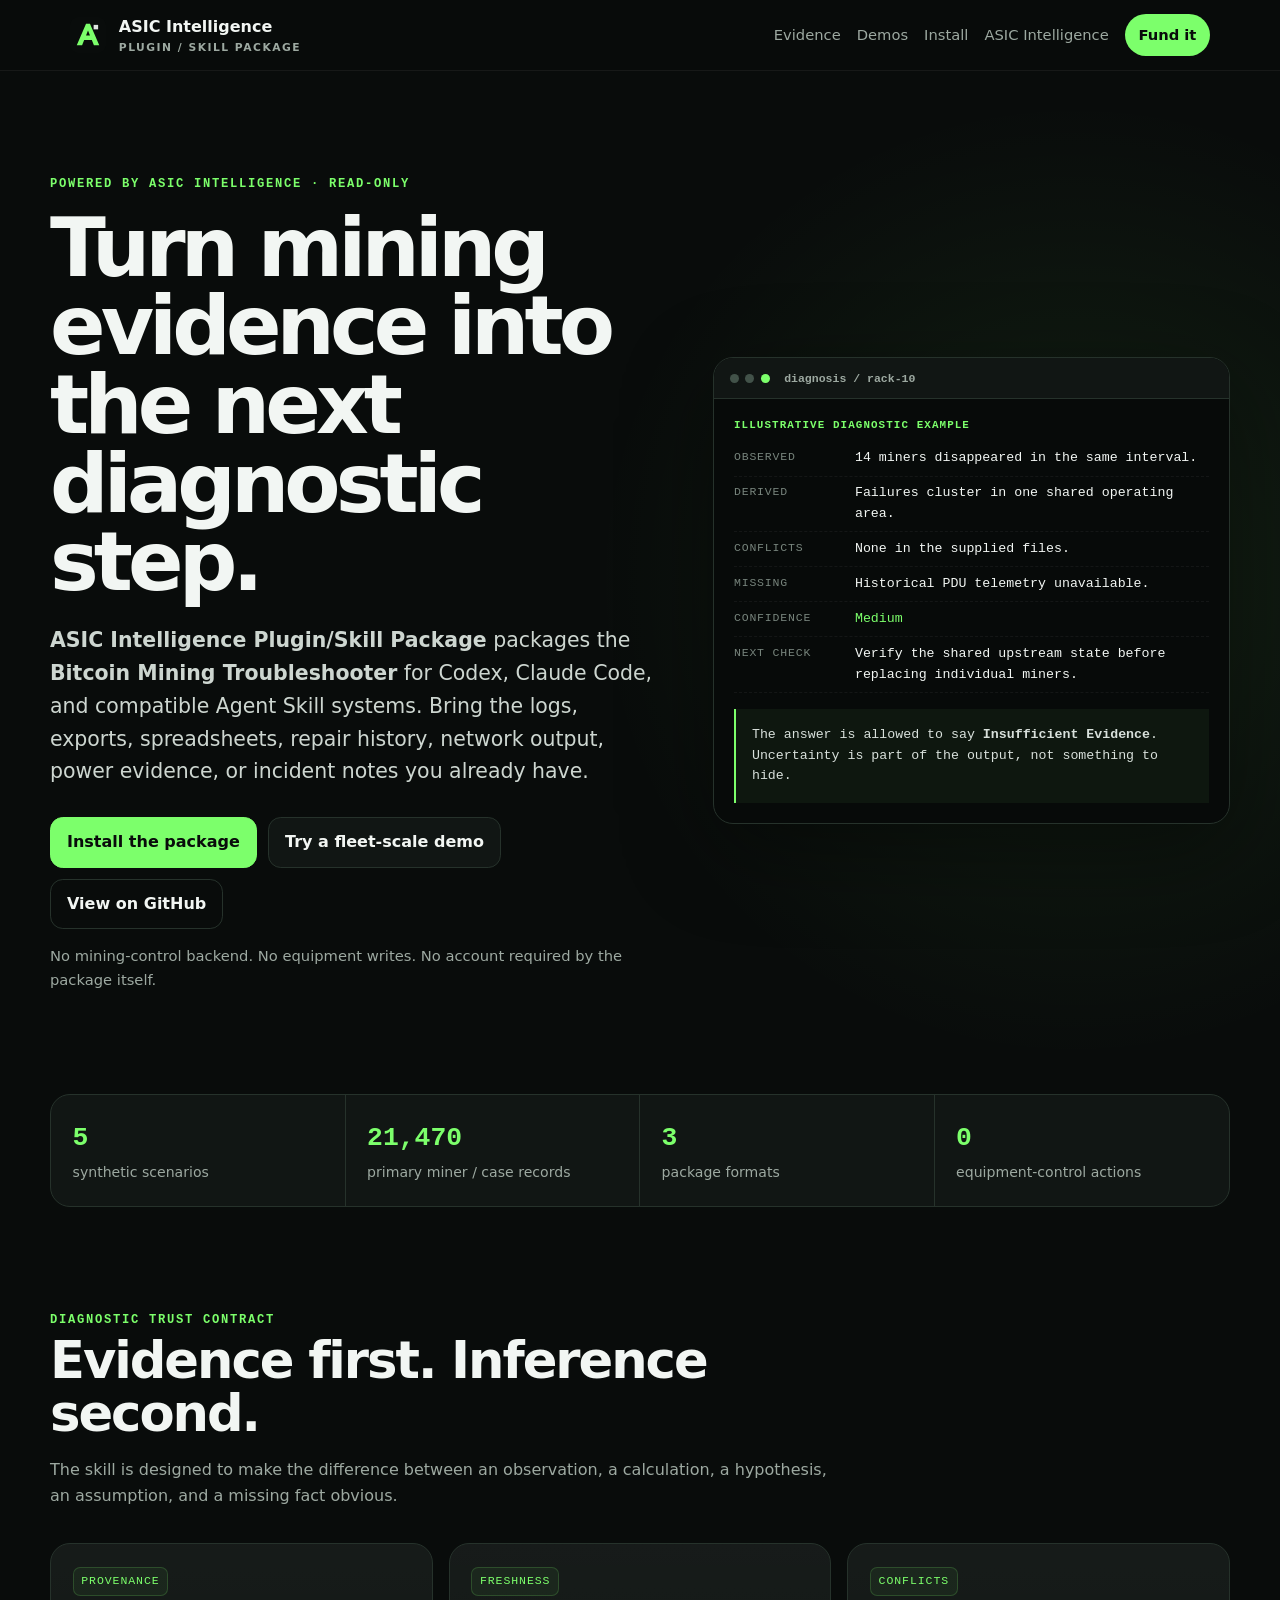
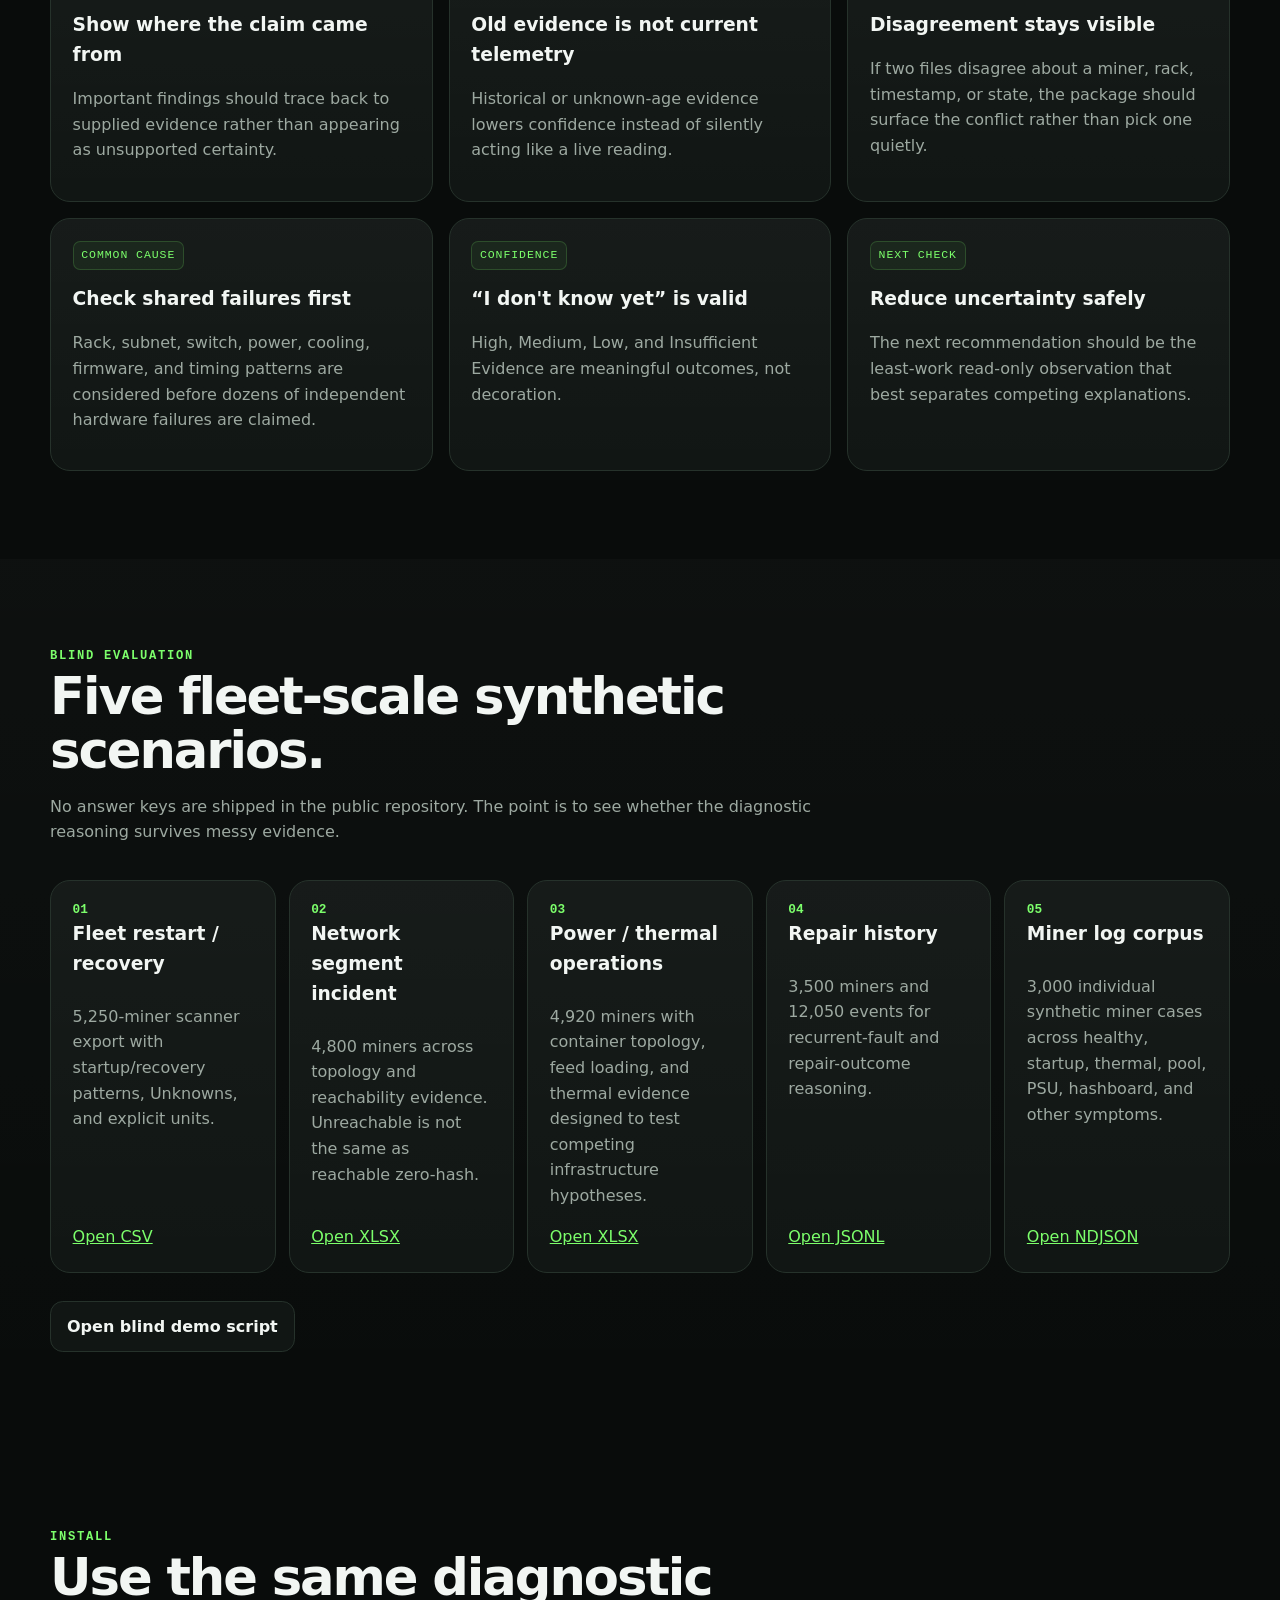
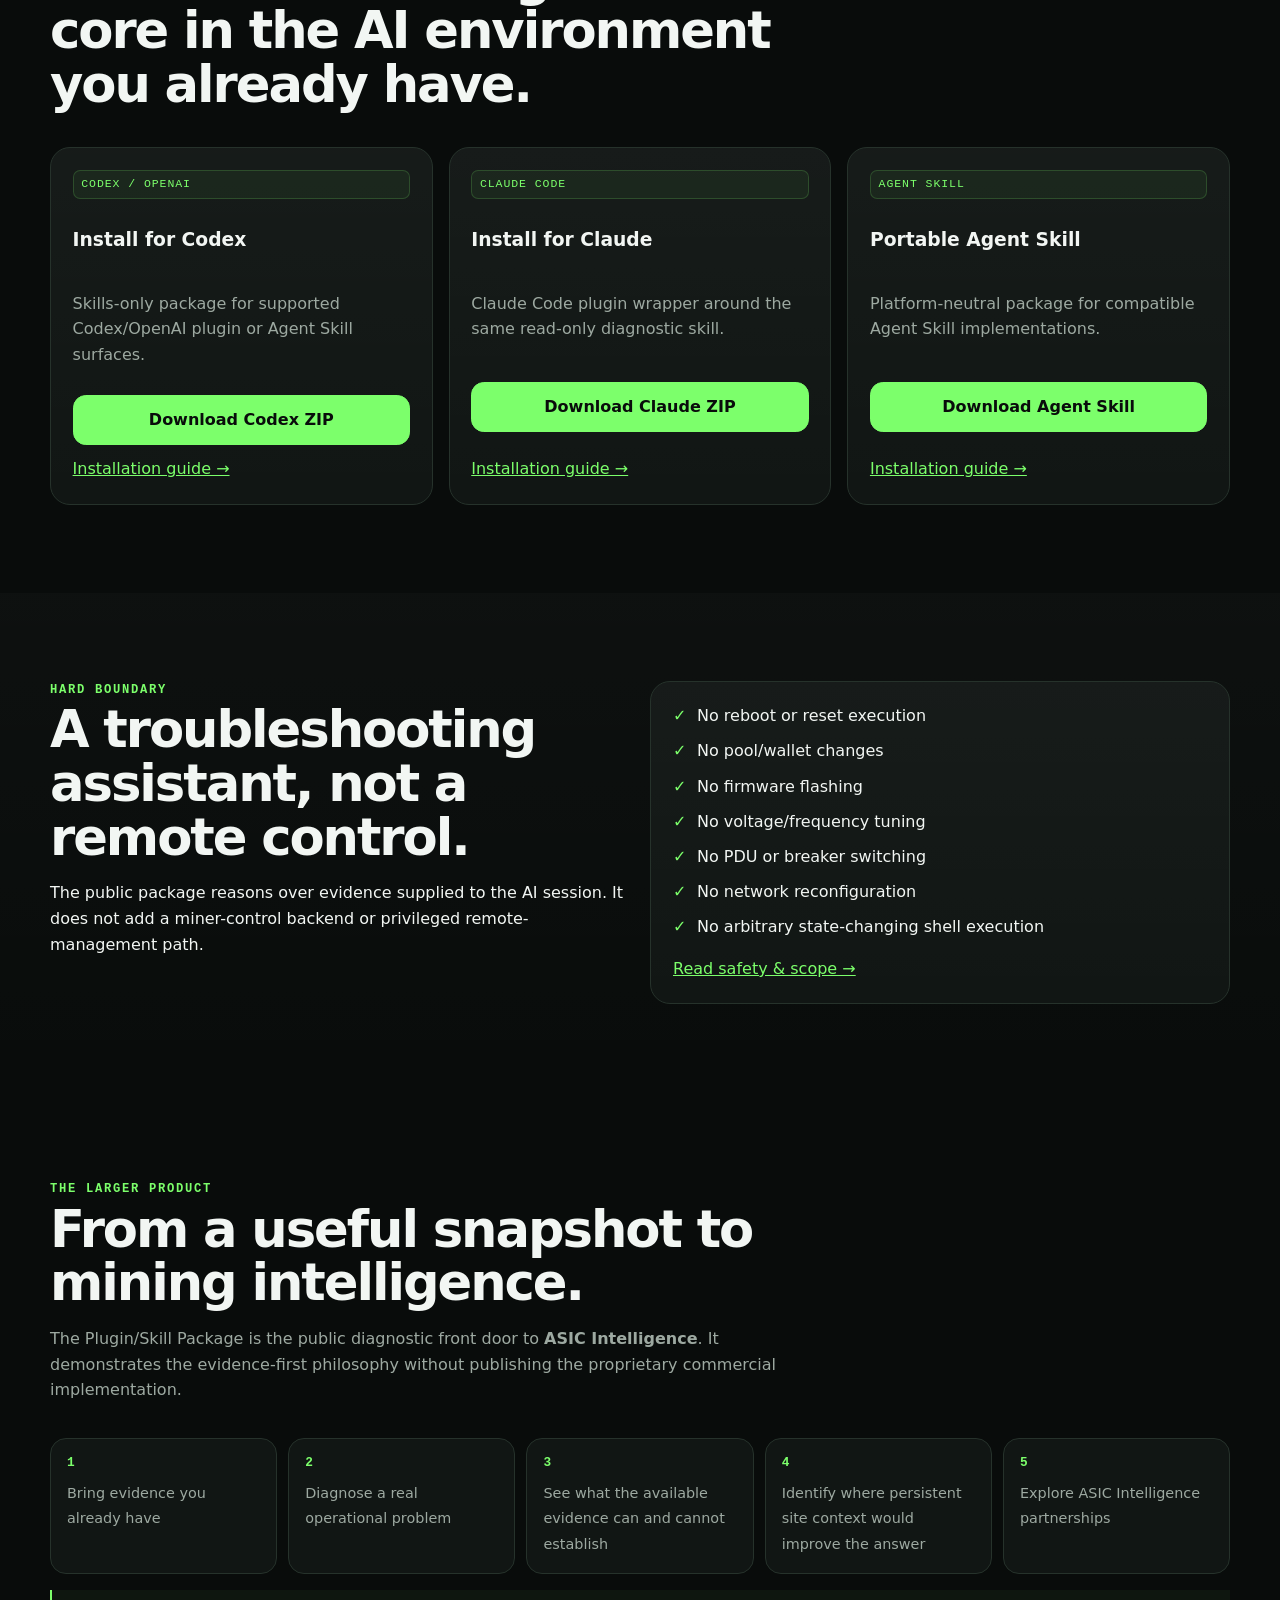
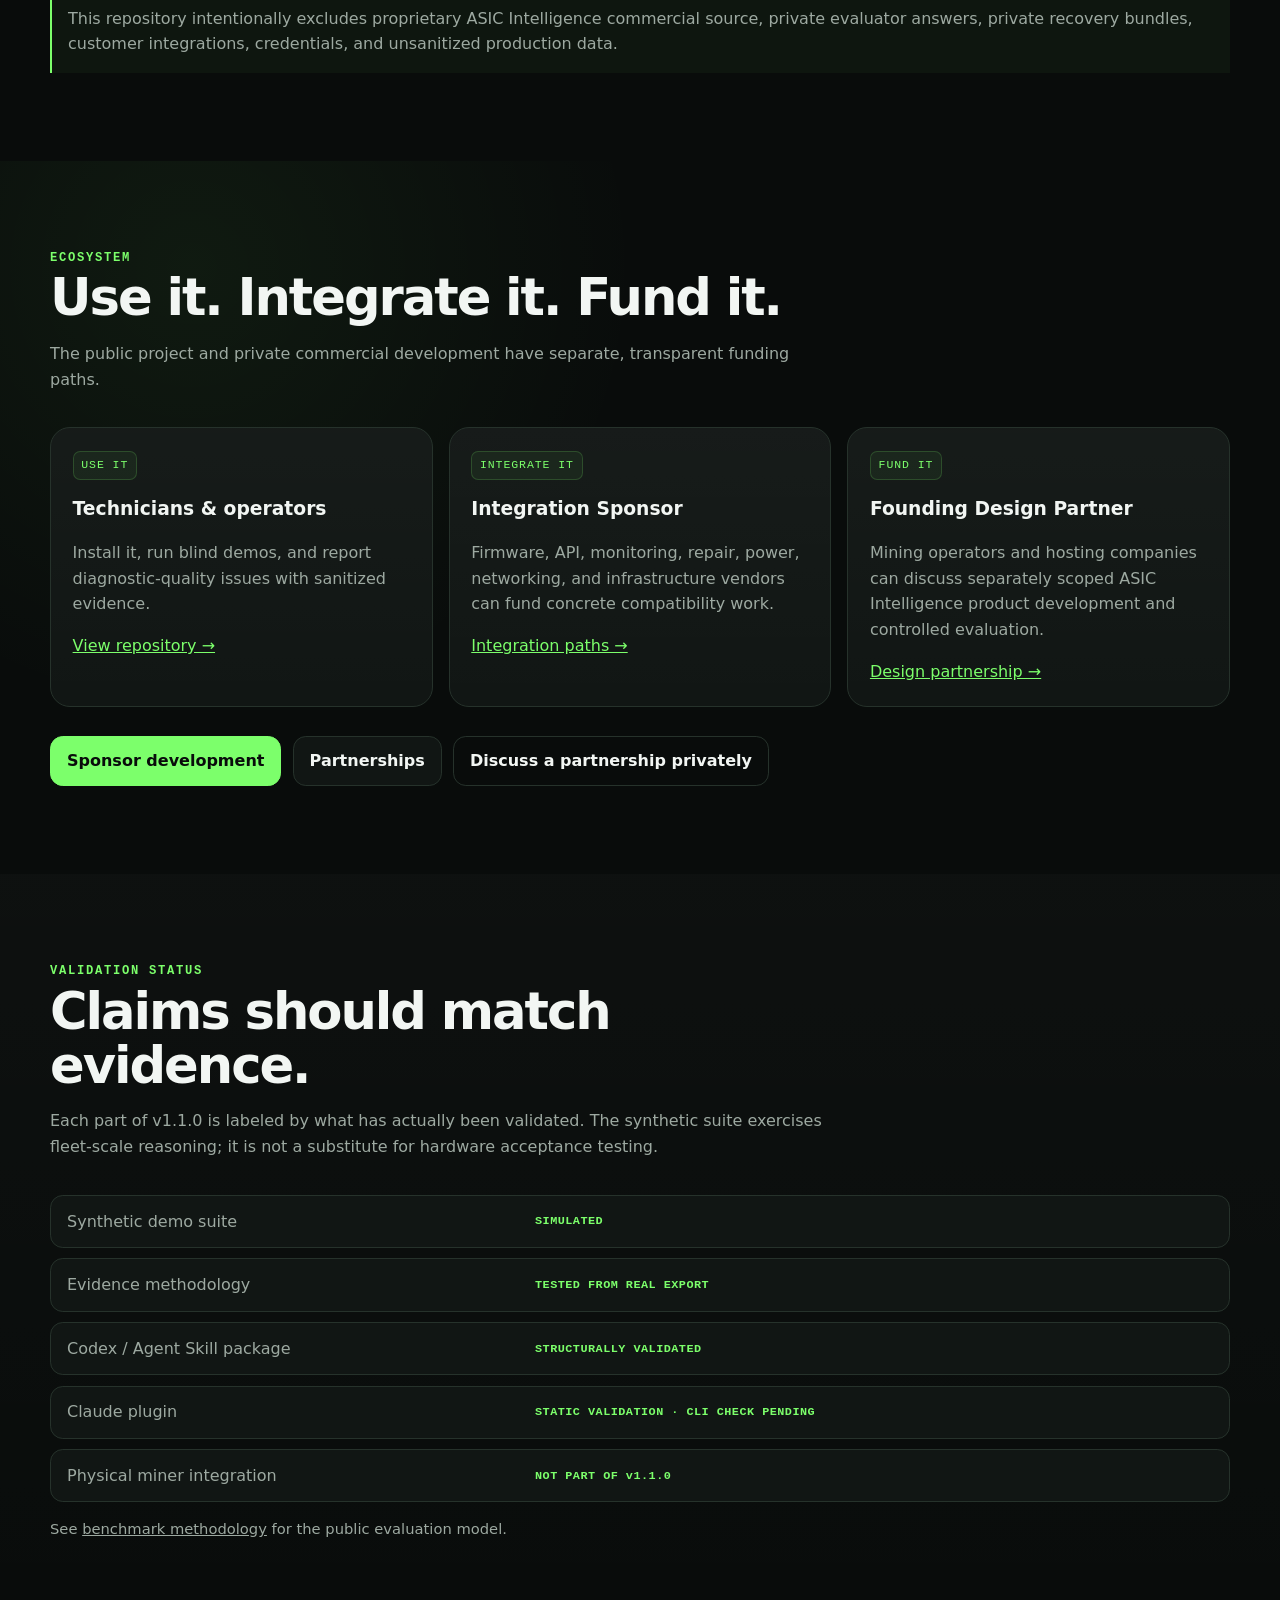
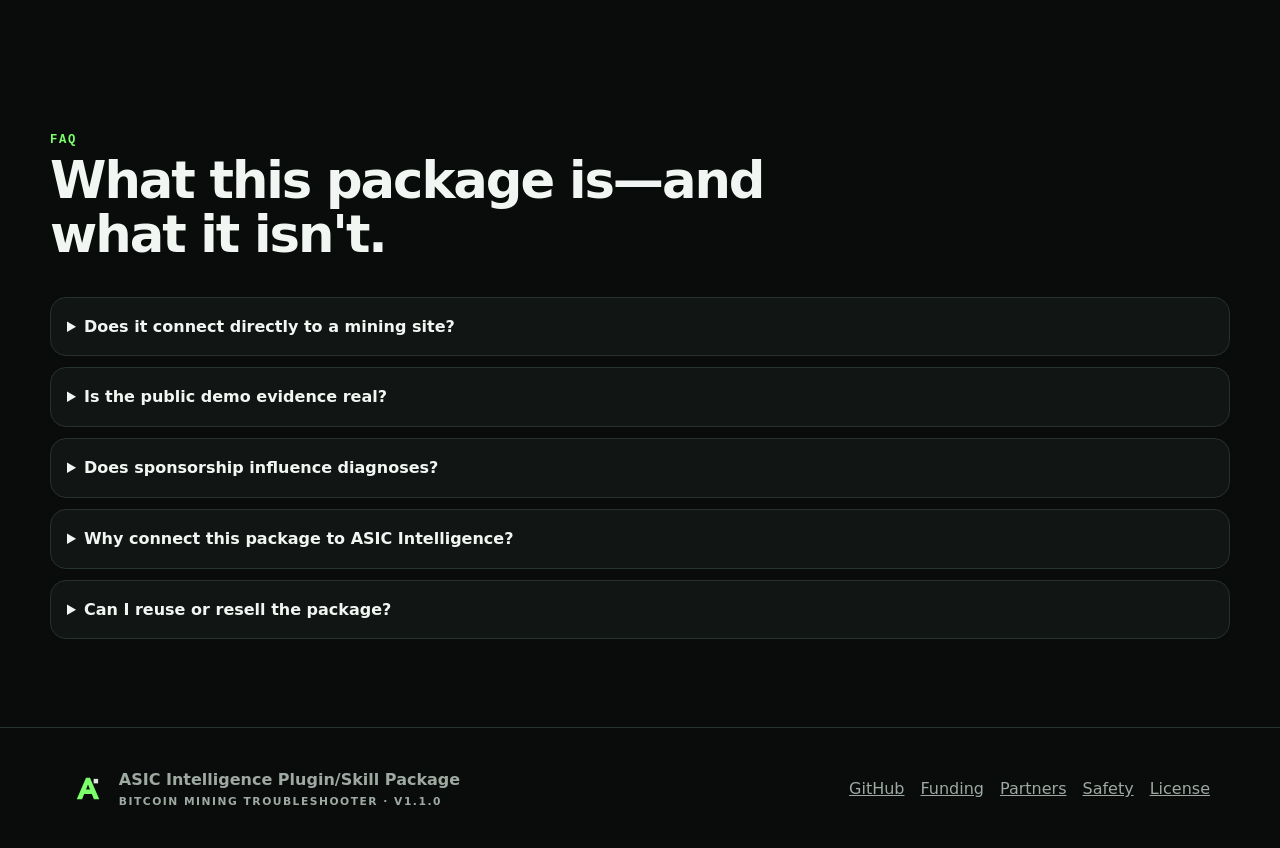
==== docs/index.html @ 5efbff13 "chore: adopt PolyForm Shield license" ====
<!doctype html>
<html lang="en">
<head>
  <meta charset="utf-8">
  <meta name="viewport" content="width=device-width, initial-scale=1">
  <meta name="description" content="ASIC Intelligence Plugin/Skill Package: free, read-only Bitcoin mining diagnostics for Codex, Claude, and compatible Agent Skill systems.">
  <meta name="theme-color" content="#090C0B">
  <link rel="canonical" href="https://kurtuscobain.github.io/ASIC-Intelligence-Plugin-Skill-Package/">
  <meta property="og:title" content="ASIC Intelligence Plugin/Skill Package — Bitcoin Mining Troubleshooter">
  <meta property="og:description" content="Free, read-only Bitcoin mining diagnostics for Codex, Claude Code, and compatible Agent Skill systems.">
  <meta property="og:type" content="website">
  <meta property="og:url" content="https://kurtuscobain.github.io/ASIC-Intelligence-Plugin-Skill-Package/">
  <meta property="og:image" content="https://kurtuscobain.github.io/ASIC-Intelligence-Plugin-Skill-Package/assets/social-card.png">
  <meta name="twitter:card" content="summary_large_image">
  <title>ASIC Intelligence Plugin/Skill Package — Bitcoin Mining Troubleshooter</title>
  <link rel="icon" href="assets/icon.svg" type="image/svg+xml">
  <link rel="stylesheet" href="styles.css">
  <script defer src="app.js"></script>
</head>
<body>
<a class="skip-link" href="#main">Skip to content</a>
<header class="site-header">
  <div class="header-inner">
    <a class="brand" href="#top" aria-label="ASIC Intelligence Plugin/Skill Package home"><img src="assets/icon.svg" alt=""><span>ASIC Intelligence<small>Plugin / Skill Package</small></span></a>
    <button class="menu-button" aria-expanded="false" aria-controls="site-nav">Menu</button>
    <nav class="nav" id="site-nav" aria-label="Primary navigation"><a href="#trust">Evidence</a><a href="#demos">Demos</a><a href="#install">Install</a><a href="#asici">ASIC Intelligence</a><a class="nav-cta" href="#funding">Fund it</a></nav>
  </div>
</header>
<main id="main">
  <section class="hero" id="top"><div class="hero-grid"><div>
    <div class="eyebrow">Powered by ASIC Intelligence · Read-only</div>
    <h1>Turn mining evidence into the next diagnostic step.</h1>
    <p class="lead"><strong>ASIC Intelligence Plugin/Skill Package</strong> packages the <strong>Bitcoin Mining Troubleshooter</strong> for Codex, Claude Code, and compatible Agent Skill systems. Bring the logs, exports, spreadsheets, repair history, network output, power evidence, or incident notes you already have.</p>
    <div class="hero-actions"><a class="button primary" href="#install">Install the package</a><a class="button secondary" href="#demos">Try a fleet-scale demo</a><a class="button ghost" href="https://github.com/KurtusCobain/ASIC-Intelligence-Plugin-Skill-Package">View on GitHub</a></div>
    <p class="hero-note">No mining-control backend. No equipment writes. No account required by the package itself.</p>
  </div><div class="terminal" aria-label="Illustrative diagnostic example"><div class="terminal-bar"><span></span><span></span><span></span><b>diagnosis / rack-10</b></div><div class="terminal-body"><div class="terminal-caption">Illustrative diagnostic example</div>
    <div class="line"><span class="label">OBSERVED</span><span>14 miners disappeared in the same interval.</span></div>
    <div class="line"><span class="label">DERIVED</span><span>Failures cluster in one shared operating area.</span></div>
    <div class="line"><span class="label">CONFLICTS</span><span>None in the supplied files.</span></div>
    <div class="line"><span class="label">MISSING</span><span>Historical PDU telemetry unavailable.</span></div>
    <div class="line"><span class="label">CONFIDENCE</span><span class="green">Medium</span></div>
    <div class="line"><span class="label">NEXT CHECK</span><span>Verify the shared upstream state before replacing individual miners.</span></div>
    <div class="callout">The answer is allowed to say <strong>Insufficient Evidence</strong>. Uncertainty is part of the output, not something to hide.</div>
  </div></div></div></section>

  <section class="stats"><div><strong>5</strong><span>synthetic scenarios</span></div><div><strong>21,470</strong><span>primary miner / case records</span></div><div><strong>3</strong><span>package formats</span></div><div><strong>0</strong><span>equipment-control actions</span></div></section>

  <section class="section" id="trust"><div class="container"><div class="section-heading"><div class="eyebrow">Diagnostic trust contract</div><h2>Evidence first. Inference second.</h2><p>The skill is designed to make the difference between an observation, a calculation, a hypothesis, an assumption, and a missing fact obvious.</p></div><div class="grid-3">
    <article class="card"><span class="tag">PROVENANCE</span><h3>Show where the claim came from</h3><p>Important findings should trace back to supplied evidence rather than appearing as unsupported certainty.</p></article>
    <article class="card"><span class="tag">FRESHNESS</span><h3>Old evidence is not current telemetry</h3><p>Historical or unknown-age evidence lowers confidence instead of silently acting like a live reading.</p></article>
    <article class="card"><span class="tag">CONFLICTS</span><h3>Disagreement stays visible</h3><p>If two files disagree about a miner, rack, timestamp, or state, the package should surface the conflict rather than pick one quietly.</p></article>
    <article class="card"><span class="tag">COMMON CAUSE</span><h3>Check shared failures first</h3><p>Rack, subnet, switch, power, cooling, firmware, and timing patterns are considered before dozens of independent hardware failures are claimed.</p></article>
    <article class="card"><span class="tag">CONFIDENCE</span><h3>“I don't know yet” is valid</h3><p>High, Medium, Low, and Insufficient Evidence are meaningful outcomes, not decoration.</p></article>
    <article class="card"><span class="tag">NEXT CHECK</span><h3>Reduce uncertainty safely</h3><p>The next recommendation should be the least-work read-only observation that best separates competing explanations.</p></article>
  </div></div></section>

  <section class="section alt" id="demos"><div class="container"><div class="section-heading"><div class="eyebrow">Blind evaluation</div><h2>Five fleet-scale synthetic scenarios.</h2><p>No answer keys are shipped in the public repository. The point is to see whether the diagnostic reasoning survives messy evidence.</p></div><div class="demo-grid">
    <article class="card demo"><b>01</b><h3>Fleet restart / recovery</h3><p>5,250-miner scanner export with startup/recovery patterns, Unknowns, and explicit units.</p><a href="https://github.com/KurtusCobain/ASIC-Intelligence-Plugin-Skill-Package/raw/main/demos/01-fleet-restart-recovery.csv">Open CSV</a></article>
    <article class="card demo"><b>02</b><h3>Network segment incident</h3><p>4,800 miners across topology and reachability evidence. Unreachable is not the same as reachable zero-hash.</p><a href="https://github.com/KurtusCobain/ASIC-Intelligence-Plugin-Skill-Package/raw/main/demos/02-network-segment-incident.xlsx">Open XLSX</a></article>
    <article class="card demo"><b>03</b><h3>Power / thermal operations</h3><p>4,920 miners with container topology, feed loading, and thermal evidence designed to test competing infrastructure hypotheses.</p><a href="https://github.com/KurtusCobain/ASIC-Intelligence-Plugin-Skill-Package/raw/main/demos/03-power-thermal-operations.xlsx">Open XLSX</a></article>
    <article class="card demo"><b>04</b><h3>Repair history</h3><p>3,500 miners and 12,050 events for recurrent-fault and repair-outcome reasoning.</p><a href="https://github.com/KurtusCobain/ASIC-Intelligence-Plugin-Skill-Package/raw/main/demos/04-repair-history.jsonl">Open JSONL</a></article>
    <article class="card demo"><b>05</b><h3>Miner log corpus</h3><p>3,000 individual synthetic miner cases across healthy, startup, thermal, pool, PSU, hashboard, and other symptoms.</p><a href="https://github.com/KurtusCobain/ASIC-Intelligence-Plugin-Skill-Package/raw/main/demos/05-miner-log-corpus.ndjson">Open NDJSON</a></article>
  </div><div class="button-row"><a class="button secondary" href="https://github.com/KurtusCobain/ASIC-Intelligence-Plugin-Skill-Package/raw/main/demos/DEMO-SCRIPT.md">Open blind demo script</a></div></div></section>

  <section class="section" id="install"><div class="container"><div class="section-heading"><div class="eyebrow">Install</div><h2>Use the same diagnostic core in the AI environment you already have.</h2></div><div class="grid-3">
    <article class="card install"><span class="tag">CODEX / OPENAI</span><h3>Install for Codex</h3><p>Skills-only package for supported Codex/OpenAI plugin or Agent Skill surfaces.</p><a class="button primary" href="https://github.com/KurtusCobain/ASIC-Intelligence-Plugin-Skill-Package/raw/main/distributions/codex/bitcoin-mining-troubleshooter-codex-v1.1.0.zip">Download Codex ZIP</a><a href="INSTALL-CODEX.md">Installation guide →</a></article>
    <article class="card install"><span class="tag">CLAUDE CODE</span><h3>Install for Claude</h3><p>Claude Code plugin wrapper around the same read-only diagnostic skill.</p><a class="button primary" href="https://github.com/KurtusCobain/ASIC-Intelligence-Plugin-Skill-Package/raw/main/distributions/claude/bitcoin-mining-troubleshooter-claude-v1.1.0.zip">Download Claude ZIP</a><a href="INSTALL-CLAUDE.md">Installation guide →</a></article>
    <article class="card install"><span class="tag">AGENT SKILL</span><h3>Portable Agent Skill</h3><p>Platform-neutral package for compatible Agent Skill implementations.</p><a class="button primary" href="https://github.com/KurtusCobain/ASIC-Intelligence-Plugin-Skill-Package/raw/main/distributions/agent-skill/bitcoin-mining-troubleshooter-agent-skill-v1.1.0.zip">Download Agent Skill</a><a href="INSTALL-AGENT-SKILL.md">Installation guide →</a></article>
  </div></div></section>

  <section class="section alt" id="safety"><div class="container split"><div><div class="eyebrow">Hard boundary</div><h2>A troubleshooting assistant, not a remote control.</h2><p>The public package reasons over evidence supplied to the AI session. It does not add a miner-control backend or privileged remote-management path.</p></div><div class="card"><ul class="checks"><li>No reboot or reset execution</li><li>No pool/wallet changes</li><li>No firmware flashing</li><li>No voltage/frequency tuning</li><li>No PDU or breaker switching</li><li>No network reconfiguration</li><li>No arbitrary state-changing shell execution</li></ul><a href="SAFETY.md">Read safety & scope →</a></div></div></section>

  <section class="section" id="asici"><div class="container"><div class="section-heading"><div class="eyebrow">The larger product</div><h2>From a useful snapshot to mining intelligence.</h2><p>The Plugin/Skill Package is the public diagnostic front door to <strong>ASIC Intelligence</strong>. It demonstrates the evidence-first philosophy without publishing the proprietary commercial implementation.</p></div><div class="flow"><div><b>1</b><span>Bring evidence you already have</span></div><div><b>2</b><span>Diagnose a real operational problem</span></div><div><b>3</b><span>See what the available evidence can and cannot establish</span></div><div><b>4</b><span>Identify where persistent site context would improve the answer</span></div><div><b>5</b><span>Explore ASIC Intelligence partnerships</span></div></div><div class="privacy-note">This repository intentionally excludes proprietary ASIC Intelligence commercial source, private evaluator answers, private recovery bundles, customer integrations, credentials, and unsanitized production data.</div></div></section>

  <section class="section funding" id="funding"><div class="container"><div class="section-heading"><div class="eyebrow">Ecosystem</div><h2>Use it. Integrate it. Fund it.</h2><p>The public project and private commercial development have separate, transparent funding paths.</p></div><div class="grid-3">
    <article class="card"><span class="tag">USE IT</span><h3>Technicians & operators</h3><p>Install it, run blind demos, and report diagnostic-quality issues with sanitized evidence.</p><a href="https://github.com/KurtusCobain/ASIC-Intelligence-Plugin-Skill-Package">View repository →</a></article>
    <article class="card"><span class="tag">INTEGRATE IT</span><h3>Integration Sponsor</h3><p>Firmware, API, monitoring, repair, power, networking, and infrastructure vendors can fund concrete compatibility work.</p><a href="PARTNERS.md">Integration paths →</a></article>
    <article class="card"><span class="tag">FUND IT</span><h3>Founding Design Partner</h3><p>Mining operators and hosting companies can discuss separately scoped ASIC Intelligence product development and controlled evaluation.</p><a href="PARTNERS.md">Design partnership →</a></article>
  </div><div class="button-row"><a class="button primary" href="FUNDING.md">Sponsor development</a><a class="button secondary" href="PARTNERS.md">Partnerships</a><a class="button ghost" href="mailto:austin@wnclogiclab.com?subject=ASIC%20Intelligence%20Partnership">Discuss a partnership privately</a></div></div></section>

  <section class="section alt"><div class="container"><div class="section-heading"><div class="eyebrow">Validation status</div><h2>Claims should match evidence.</h2><p>Each part of v1.1.0 is labeled by what has actually been validated. The synthetic suite exercises fleet-scale reasoning; it is not a substitute for hardware acceptance testing.</p></div><div class="validation-grid"><div><span>Synthetic demo suite</span><b>SIMULATED</b></div><div><span>Evidence methodology</span><b>TESTED FROM REAL EXPORT</b></div><div><span>Codex / Agent Skill package</span><b>STRUCTURALLY VALIDATED</b></div><div><span>Claude plugin</span><b>STATIC VALIDATION · CLI CHECK PENDING</b></div><div><span>Physical miner integration</span><b>NOT PART OF v1.1.0</b></div></div><p class="muted">See <a href="BENCHMARKS.md">benchmark methodology</a> for the public evaluation model.</p></div></section>

  <section class="section" id="faq"><div class="container"><div class="section-heading"><div class="eyebrow">FAQ</div><h2>What this package is—and what it isn't.</h2></div><div class="faq"><details><summary>Does it connect directly to a mining site?</summary><p>No. v1.1.0 reasons over evidence supplied to the AI session and ships no hosted collection or mining-control backend.</p></details><details><summary>Is the public demo evidence real?</summary><p>No. The five release scenarios are synthetic. Private real-world validation material is not published here.</p></details><details><summary>Does sponsorship influence diagnoses?</summary><p>No. Public sponsorship funds public work. Commercial ASIC Intelligence development is a separate relationship. Diagnostic conclusions are expected to follow evidence either way.</p></details><details><summary>Why connect this package to ASIC Intelligence?</summary><p>The free package demonstrates the diagnostic philosophy on immediate evidence. ASIC Intelligence is the broader product direction for persistent operational intelligence; its proprietary implementation remains separate from this repository.</p></details><details><summary>Can I reuse or resell the package?</summary><p>The public package is source-available under the PolyForm Shield License 1.0.0. Use, modification, and redistribution are subject to that license, including its restriction on providing competing products. See the <a href="https://github.com/KurtusCobain/ASIC-Intelligence-Plugin-Skill-Package/blob/main/LICENSE">license terms</a> or contact <a href="mailto:austin@wnclogiclab.com">austin@wnclogiclab.com</a> about commercial licensing.</p></details></div></div></section>
</main>
<footer><div class="footer-inner"><div><img src="assets/icon.svg" alt=""><span><strong>ASIC Intelligence Plugin/Skill Package</strong><small>Bitcoin Mining Troubleshooter · v1.1.0</small></span></div><nav><a href="https://github.com/KurtusCobain/ASIC-Intelligence-Plugin-Skill-Package">GitHub</a><a href="FUNDING.md">Funding</a><a href="PARTNERS.md">Partners</a><a href="SAFETY.md">Safety</a><a href="https://github.com/KurtusCobain/ASIC-Intelligence-Plugin-Skill-Package/blob/main/LICENSE">License</a></nav></div></footer>
</body>
</html>
---- docs/styles.css ----
:root{--bg:#090C0B;--surface:#111614;--surface2:#151C18;--green:#7CFF6B;--text:#F2F6F3;--muted:#9DA9A1;--line:#26322B;--max:1180px;--radius:20px}*{box-sizing:border-box}html{scroll-behavior:smooth}body{margin:0;min-width:320px;background:radial-gradient(circle at 84% 8%,rgba(124,255,107,.09),transparent 30rem),var(--bg);color:var(--text);font-family:Inter,ui-sans-serif,system-ui,-apple-system,"Segoe UI",sans-serif;line-height:1.6}a{color:inherit}code,.eyebrow,.label,.tag,.stats strong,.badge-row span{font-family:"IBM Plex Mono","SFMono-Regular",Consolas,monospace}.skip-link{position:fixed;left:1rem;top:-5rem;background:var(--text);color:var(--bg);padding:.7rem 1rem;border-radius:.6rem;z-index:200}.skip-link:focus{top:1rem}.site-header{position:sticky;top:0;z-index:100;background:rgba(9,12,11,.86);backdrop-filter:blur(18px);border-bottom:1px solid rgba(255,255,255,.06)}.header-inner,.footer-inner{max-width:var(--max);margin:auto;padding:.85rem 1.25rem;display:flex;align-items:center;justify-content:space-between;gap:1rem}.brand,.footer-inner>div{display:flex;align-items:center;gap:.8rem;text-decoration:none;font-weight:800}.brand img,.footer-inner img{width:36px;height:36px}.brand small,.footer-inner small{display:block;color:var(--muted);font-size:.67rem;letter-spacing:.14em;text-transform:uppercase}.nav{display:flex;align-items:center;gap:1rem}.nav a{text-decoration:none;color:var(--muted);font-size:.92rem}.nav a:hover{color:var(--text)}.nav-cta{background:var(--green)!important;color:var(--bg)!important;padding:.55rem .85rem;border-radius:999px;font-weight:800}.menu-button{display:none;background:none;color:var(--text);border:1px solid var(--line);border-radius:.7rem;padding:.5rem .7rem}.hero,.section{padding:5.5rem 1.25rem}.hero{padding-top:6.5rem}.hero-grid,.container{max-width:var(--max);margin:auto}.hero-grid{display:grid;grid-template-columns:1.08fr .92fr;gap:3.5rem;align-items:center}.eyebrow{color:var(--green);font-size:.76rem;font-weight:800;letter-spacing:.14em;text-transform:uppercase}h1{font-size:clamp(3rem,6.4vw,6rem);line-height:.96;letter-spacing:-.06em;margin:.9rem 0 1.4rem;max-width:11ch}h2{font-size:clamp(2rem,4vw,3.4rem);line-height:1.05;letter-spacing:-.04em;margin:.2rem 0 1rem}h3{margin:.1rem 0 .55rem;font-size:1.17rem}.lead{font-size:clamp(1.06rem,1.8vw,1.28rem);color:#CDD6D0;max-width:720px}.hero-actions,.button-row{display:flex;gap:.7rem;flex-wrap:wrap;margin-top:1.8rem}.button{display:inline-flex;align-items:center;justify-content:center;min-height:46px;padding:.72rem 1rem;border-radius:.8rem;border:1px solid var(--line);text-decoration:none;font-weight:800;background:var(--surface)}.button.primary{background:var(--green);border-color:var(--green);color:var(--bg)}.button.ghost{background:transparent}.hero-note,.muted{color:var(--muted);font-size:.92rem}.terminal{background:#070A09;border:1px solid var(--line);border-radius:var(--radius);overflow:hidden;box-shadow:0 25px 90px rgba(0,0,0,.4)}.terminal-bar{padding:.85rem 1rem;background:var(--surface);border-bottom:1px solid var(--line);display:flex;gap:.4rem;align-items:center;color:var(--muted);font:700 .72rem monospace}.terminal-bar span{width:9px;height:9px;border-radius:99px;background:#425249}.terminal-bar span:nth-child(3){background:var(--green)}.terminal-bar b{margin-left:.5rem}.terminal-body{padding:1.25rem;font:500 .83rem/1.55 "IBM Plex Mono",Consolas,monospace}.line{display:grid;grid-template-columns:105px 1fr;gap:1rem;padding:.42rem 0;border-bottom:1px dashed rgba(255,255,255,.05)}.label{color:#77847C;font-size:.72rem;letter-spacing:.07em}.green{color:var(--green)}.callout{margin-top:1rem;padding:1rem;border-left:2px solid var(--green);background:rgba(124,255,107,.055);color:#D8E0DB}.stats{max-width:var(--max);margin:0 auto 1rem;display:grid;grid-template-columns:repeat(4,1fr);background:var(--surface);border:1px solid var(--line);border-radius:var(--radius);overflow:hidden}.stats div{padding:1.35rem;border-right:1px solid var(--line)}.stats div:last-child{border:0}.stats strong{display:block;color:var(--green);font-size:1.65rem}.stats span{color:var(--muted);font-size:.88rem}.section-heading{max-width:780px;margin-bottom:2.2rem}.section-heading p,.card p,.privacy-note{color:var(--muted)}.alt{background:linear-gradient(180deg,rgba(255,255,255,.018),transparent)}.grid-3{display:grid;grid-template-columns:repeat(3,1fr);gap:1rem}.card{background:linear-gradient(180deg,rgba(255,255,255,.025),transparent),var(--surface);border:1px solid var(--line);border-radius:var(--radius);padding:1.35rem}.tag{display:inline-block;color:var(--green);font-size:.72rem;letter-spacing:.08em;border:1px solid rgba(124,255,107,.18);background:rgba(124,255,107,.055);padding:.28rem .48rem;border-radius:.45rem;margin-bottom:.8rem}.demo-grid{display:grid;grid-template-columns:repeat(5,1fr);gap:.8rem}.demo{display:flex;flex-direction:column;min-height:260px}.demo>b{color:var(--green);font:800 .8rem monospace}.demo a,.install>a:not(.button),.card>a{margin-top:auto;color:var(--green)}.install{display:flex;flex-direction:column;gap:.7rem}.split{display:grid;grid-template-columns:1fr 1fr;gap:1.3rem;align-items:start}.checks{list-style:none;padding:0;margin:0 0 1rem;display:grid;gap:.6rem}.checks li{padding-left:1.5rem;position:relative}.checks li:before{content:"✓";position:absolute;left:0;color:var(--green);font-weight:900}.flow{display:grid;grid-template-columns:repeat(5,1fr);gap:.7rem}.flow>div{border:1px solid var(--line);background:var(--surface);border-radius:1rem;padding:1rem;min-height:130px}.flow b{display:block;color:var(--green);font:800 .8rem monospace;margin-bottom:.6rem}.flow span{color:var(--muted);font-size:.9rem}.privacy-note{border-left:2px solid var(--green);padding:1rem;margin-top:1rem;background:rgba(124,255,107,.04)}.funding{background:radial-gradient(circle at 15% 15%,rgba(124,255,107,.06),transparent 28rem)}.badge-row{display:flex;gap:.6rem;flex-wrap:wrap}.badge-row span{border:1px solid var(--line);background:var(--surface);padding:.45rem .6rem;border-radius:.55rem;color:#CCD7CF;font-size:.74rem}.faq{display:grid;gap:.7rem}.faq details{background:var(--surface);border:1px solid var(--line);border-radius:1rem;padding:1rem}.faq summary{cursor:pointer;font-weight:800}.faq p{color:var(--muted)}footer{border-top:1px solid var(--line);padding:1.6rem 0;color:var(--muted)}footer nav{display:flex;gap:1rem;flex-wrap:wrap}footer nav a{color:var(--muted)}@media(max-width:980px){.hero-grid,.split{grid-template-columns:1fr}.grid-3{grid-template-columns:1fr 1fr}.demo-grid{grid-template-columns:1fr 1fr}.flow{grid-template-columns:1fr}.stats{grid-template-columns:1fr 1fr}.stats div:nth-child(2){border-right:0}.stats div:nth-child(-n+2){border-bottom:1px solid var(--line)}}@media(max-width:680px){.hero,.section{padding:4rem 1rem}.header-inner{padding:.7rem 1rem}.menu-button{display:block}.nav{display:none;position:absolute;top:64px;left:.75rem;right:.75rem;flex-direction:column;align-items:stretch;background:var(--surface);border:1px solid var(--line);border-radius:1rem;padding:.8rem}.nav.open{display:flex}.grid-3,.demo-grid,.stats{grid-template-columns:1fr}.stats div{border-right:0;border-bottom:1px solid var(--line)}.line{grid-template-columns:1fr;gap:.15rem}.footer-inner{align-items:flex-start;flex-direction:column}}@media(prefers-reduced-motion:reduce){html{scroll-behavior:auto}}.terminal-caption{color:var(--green);font:800 .68rem "IBM Plex Mono",Consolas,monospace;letter-spacing:.1em;text-transform:uppercase;margin-bottom:.65rem}.validation-grid{display:grid;gap:.65rem}.validation-grid>div{display:grid;grid-template-columns:minmax(190px,1fr) 1.5fr;gap:1rem;align-items:center;border:1px solid var(--line);background:var(--surface);border-radius:.8rem;padding:.8rem 1rem}.validation-grid span{color:var(--muted)}.validation-grid b{color:var(--green);font:800 .74rem "IBM Plex Mono",Consolas,monospace;letter-spacing:.04em}@media(max-width:680px){.validation-grid>div{grid-template-columns:1fr;gap:.25rem}}
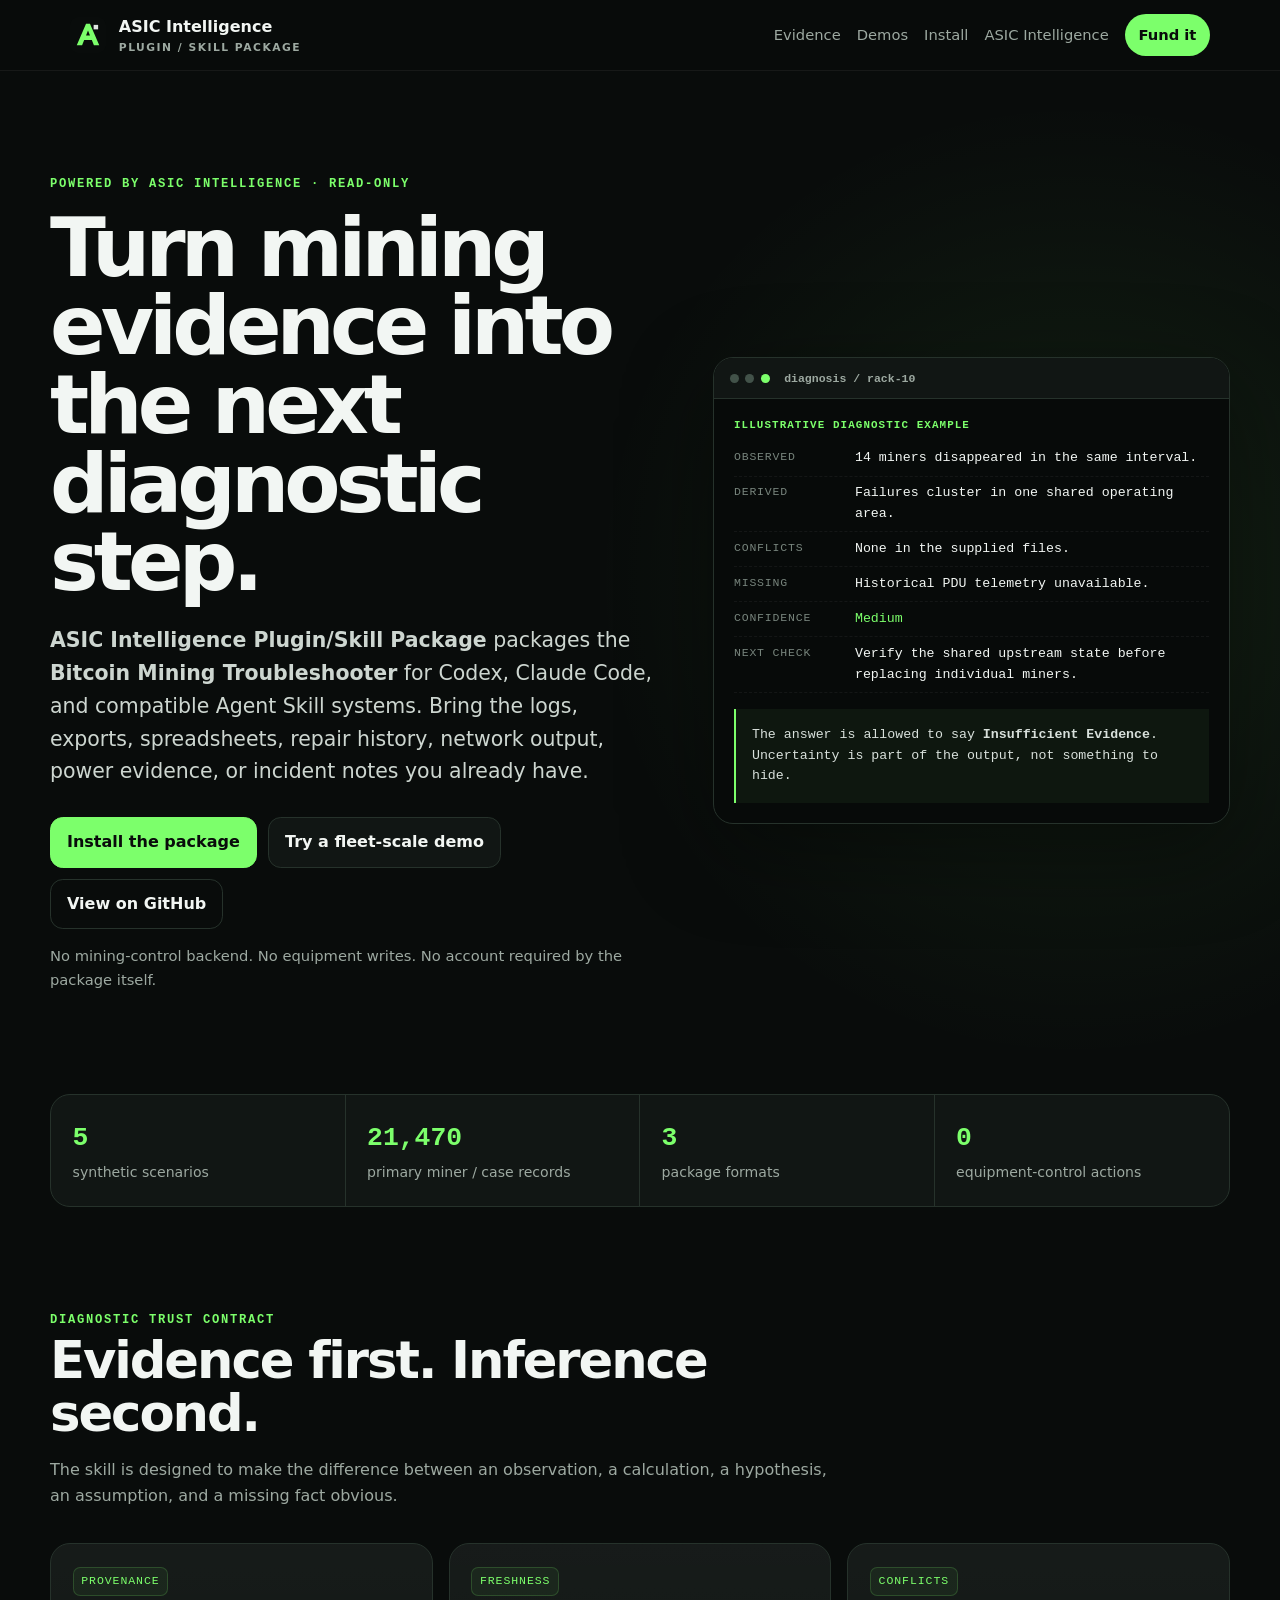
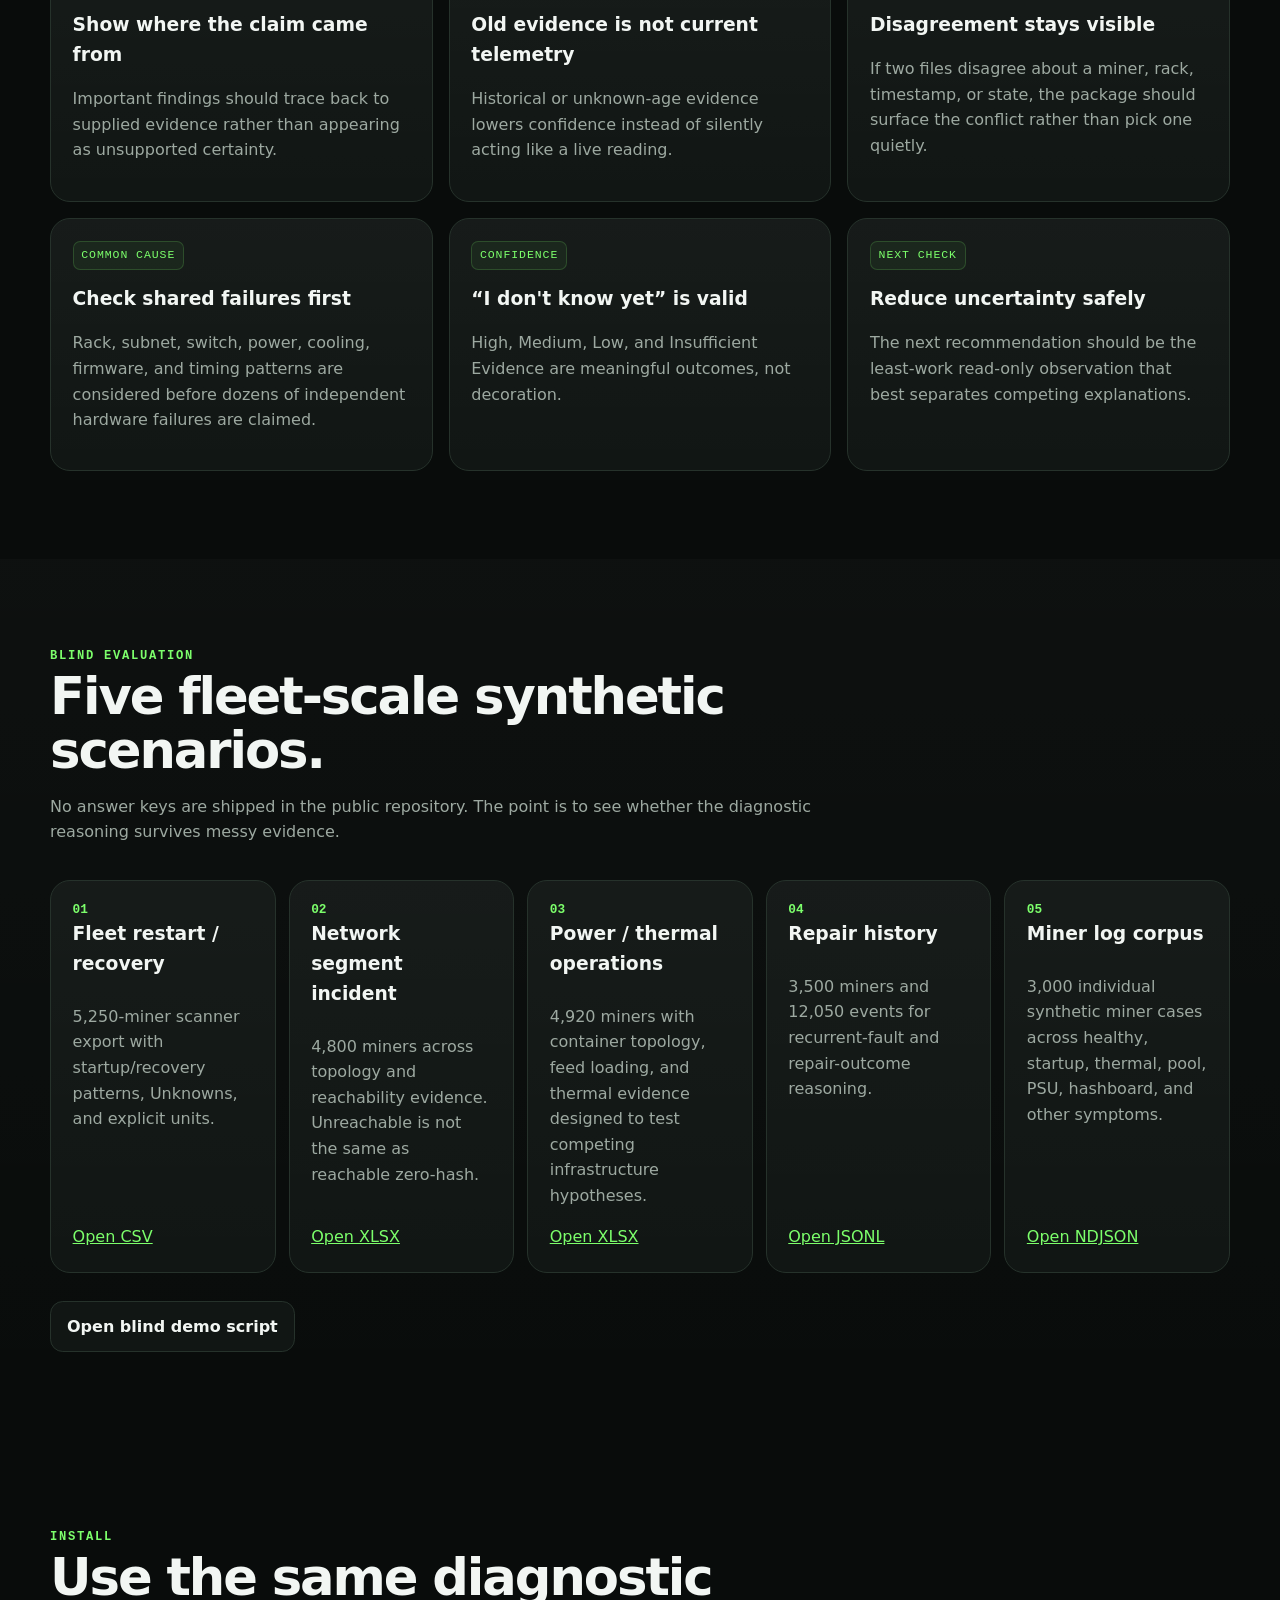
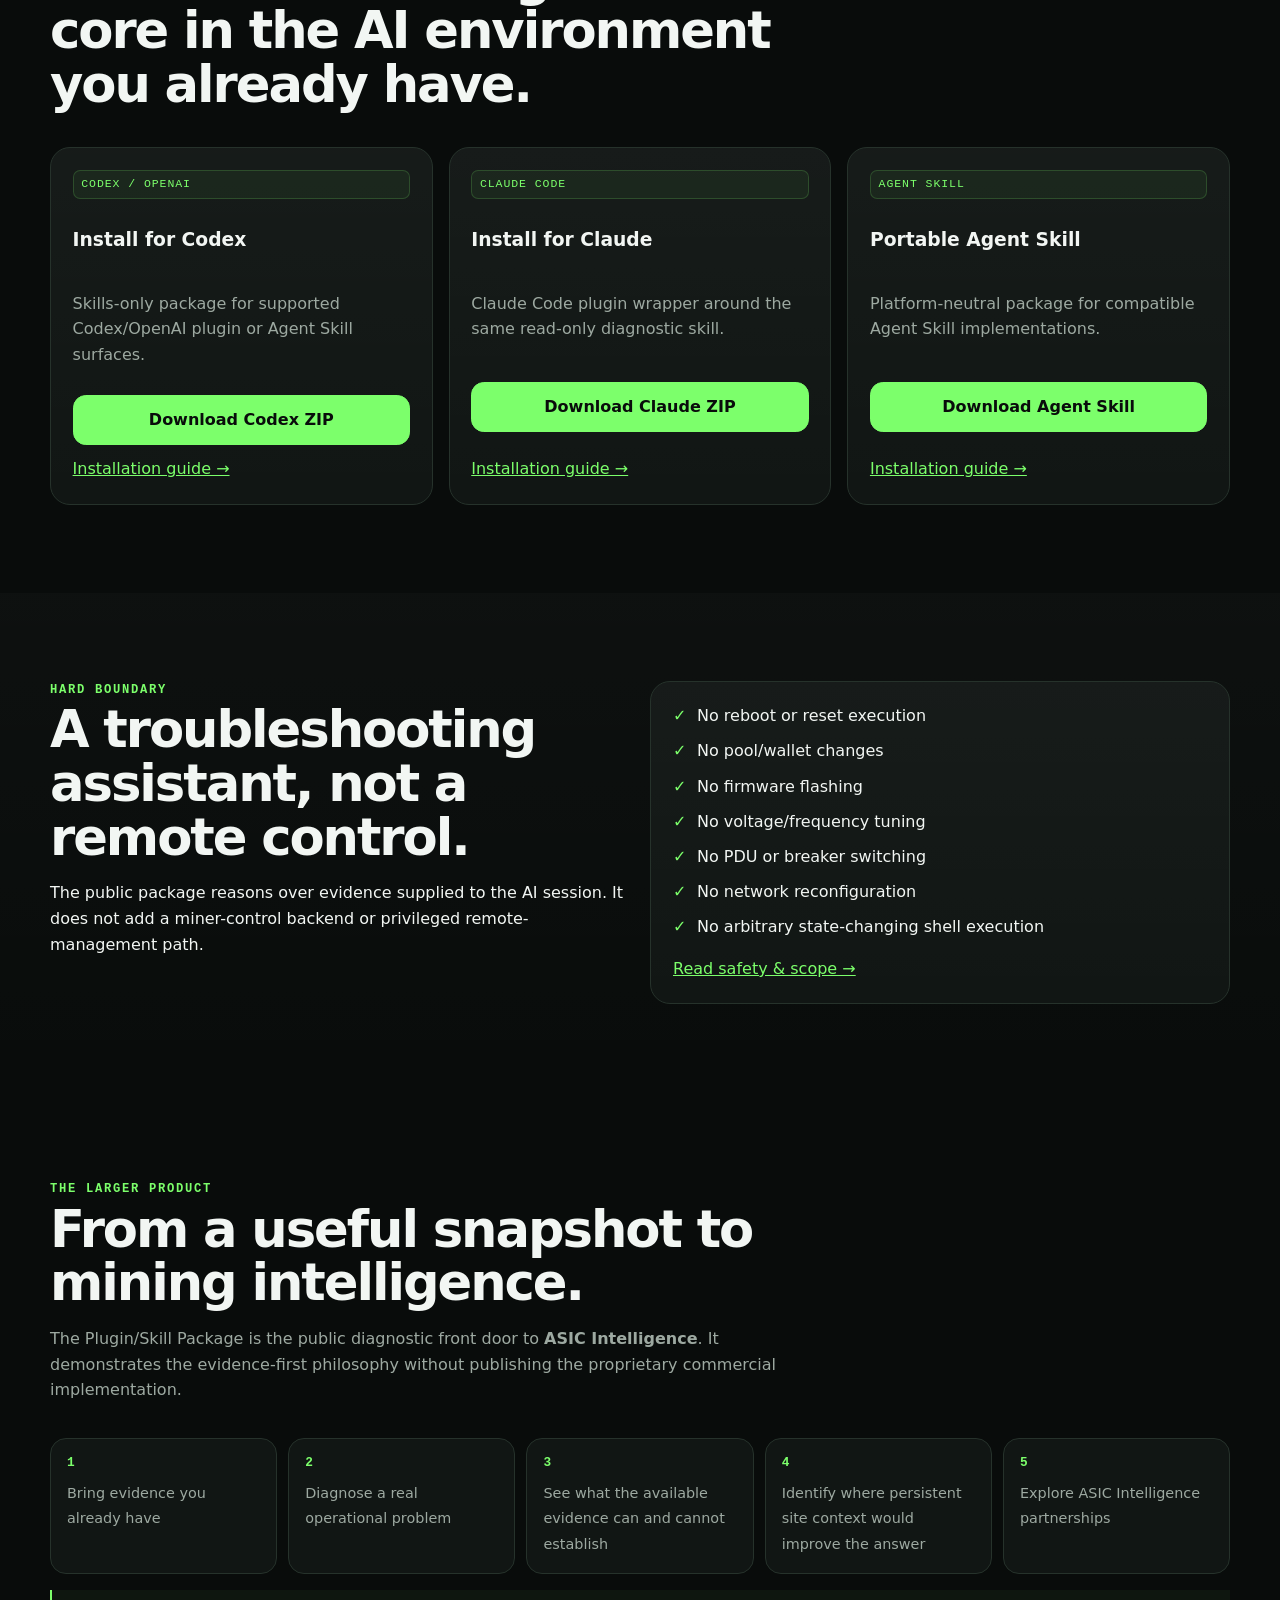
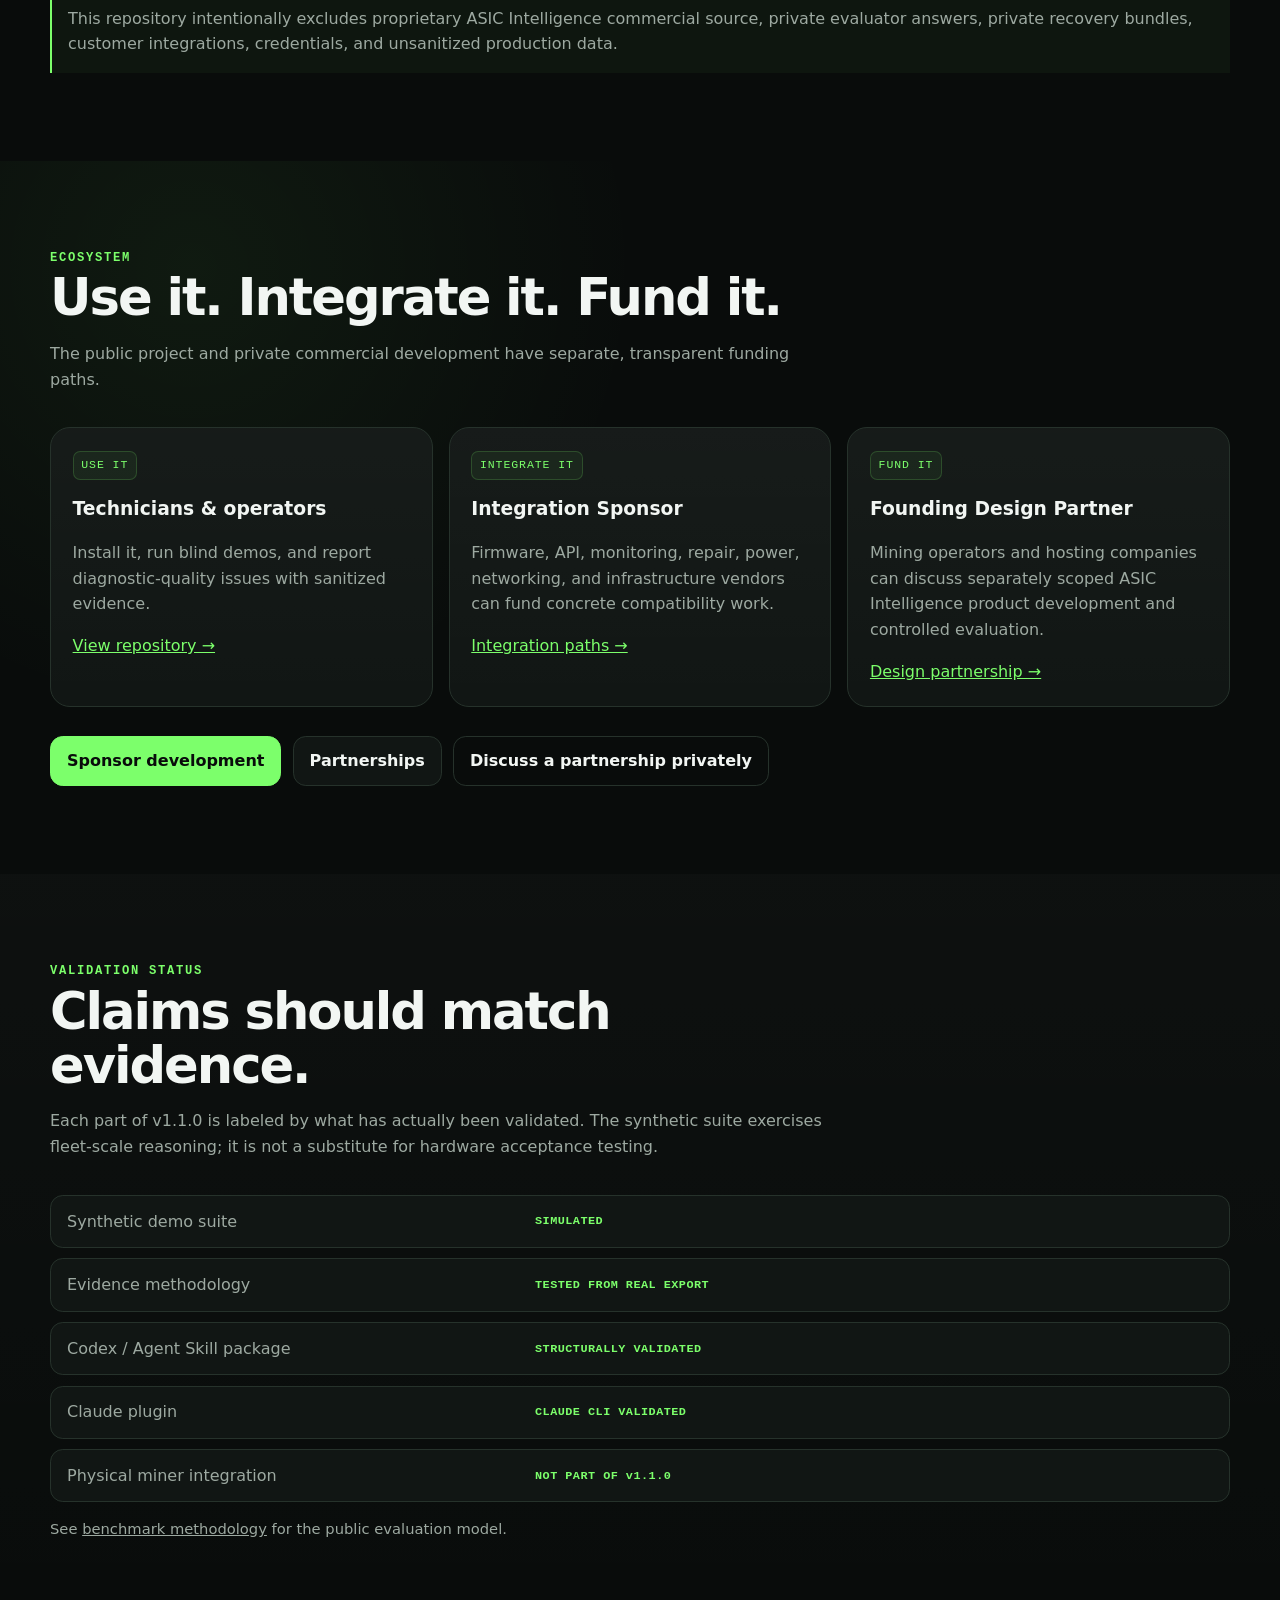
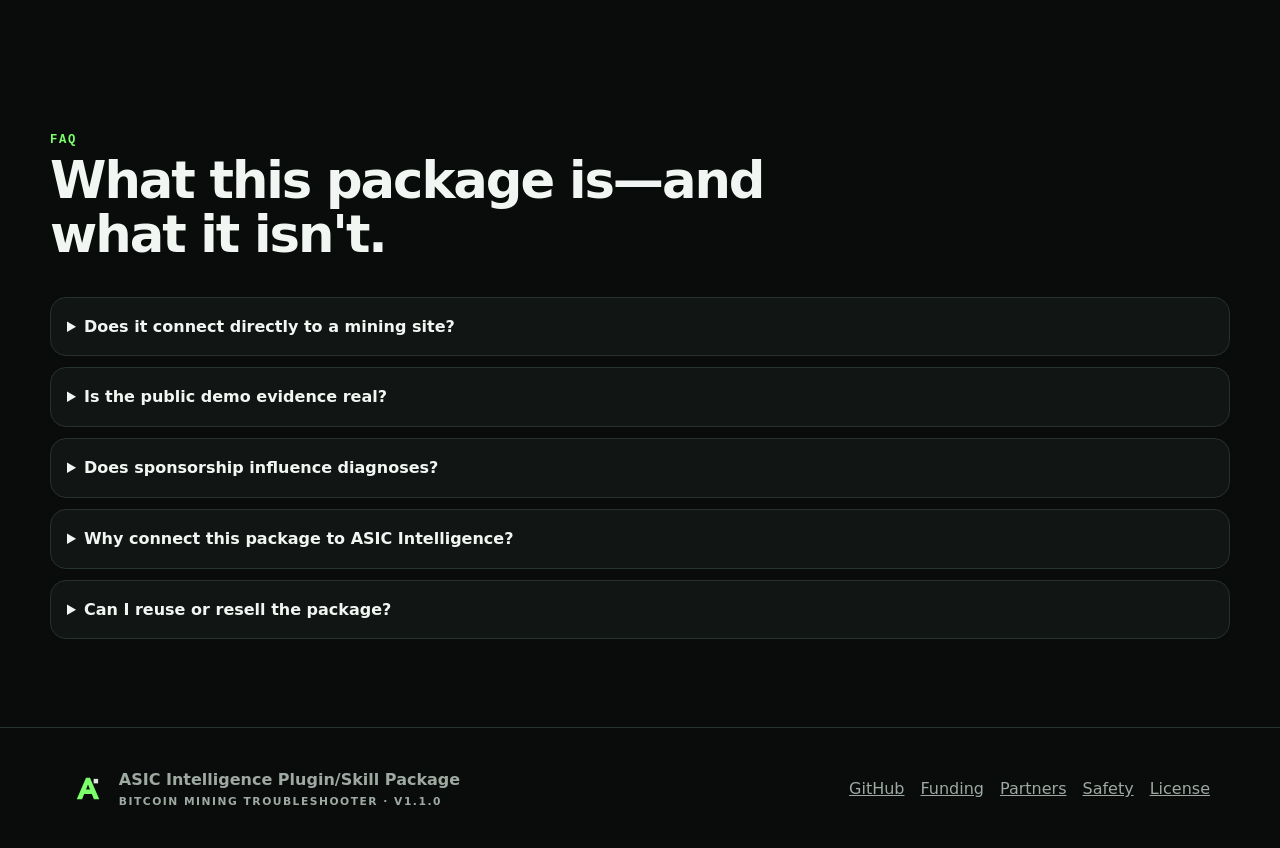
==== commit 4f36bb10: "fix: apply Claude audit release hardening" ====
--- a/docs/index.html
+++ b/docs/index.html
@@ -13,7 +13,7 @@
   <meta property="og:image" content="https://kurtuscobain.github.io/ASIC-Intelligence-Plugin-Skill-Package/assets/social-card.png">
   <meta name="twitter:card" content="summary_large_image">
   <title>ASIC Intelligence Plugin/Skill Package — Bitcoin Mining Troubleshooter</title>
-  <link rel="icon" href="assets/icon.svg" type="image/svg+xml">
+  <link rel="icon" href="assets/icon.svg" type="image/svg+xml"><link rel="alternate icon" href="favicon.ico">
   <link rel="stylesheet" href="styles.css">
   <script defer src="app.js"></script>
 </head>
@@ -63,25 +63,25 @@
   </div><div class="button-row"><a class="button secondary" href="https://github.com/KurtusCobain/ASIC-Intelligence-Plugin-Skill-Package/raw/main/demos/DEMO-SCRIPT.md">Open blind demo script</a></div></div></section>
 
   <section class="section" id="install"><div class="container"><div class="section-heading"><div class="eyebrow">Install</div><h2>Use the same diagnostic core in the AI environment you already have.</h2></div><div class="grid-3">
-    <article class="card install"><span class="tag">CODEX / OPENAI</span><h3>Install for Codex</h3><p>Skills-only package for supported Codex/OpenAI plugin or Agent Skill surfaces.</p><a class="button primary" href="https://github.com/KurtusCobain/ASIC-Intelligence-Plugin-Skill-Package/raw/main/distributions/codex/bitcoin-mining-troubleshooter-codex-v1.1.0.zip">Download Codex ZIP</a><a href="INSTALL-CODEX.md">Installation guide →</a></article>
-    <article class="card install"><span class="tag">CLAUDE CODE</span><h3>Install for Claude</h3><p>Claude Code plugin wrapper around the same read-only diagnostic skill.</p><a class="button primary" href="https://github.com/KurtusCobain/ASIC-Intelligence-Plugin-Skill-Package/raw/main/distributions/claude/bitcoin-mining-troubleshooter-claude-v1.1.0.zip">Download Claude ZIP</a><a href="INSTALL-CLAUDE.md">Installation guide →</a></article>
-    <article class="card install"><span class="tag">AGENT SKILL</span><h3>Portable Agent Skill</h3><p>Platform-neutral package for compatible Agent Skill implementations.</p><a class="button primary" href="https://github.com/KurtusCobain/ASIC-Intelligence-Plugin-Skill-Package/raw/main/distributions/agent-skill/bitcoin-mining-troubleshooter-agent-skill-v1.1.0.zip">Download Agent Skill</a><a href="INSTALL-AGENT-SKILL.md">Installation guide →</a></article>
+    <article class="card install"><span class="tag">CODEX / OPENAI</span><h3>Install for Codex</h3><p>Skills-only package for supported Codex/OpenAI plugin or Agent Skill surfaces.</p><a class="button primary" href="https://github.com/KurtusCobain/ASIC-Intelligence-Plugin-Skill-Package/raw/main/distributions/codex/bitcoin-mining-troubleshooter-codex-v1.1.0.zip">Download Codex ZIP</a><a href="install-codex.html">Installation guide →</a></article>
+    <article class="card install"><span class="tag">CLAUDE CODE</span><h3>Install for Claude</h3><p>Claude Code plugin wrapper around the same read-only diagnostic skill.</p><a class="button primary" href="https://github.com/KurtusCobain/ASIC-Intelligence-Plugin-Skill-Package/raw/main/distributions/claude/bitcoin-mining-troubleshooter-claude-v1.1.0.zip">Download Claude ZIP</a><a href="install-claude.html">Installation guide →</a></article>
+    <article class="card install"><span class="tag">AGENT SKILL</span><h3>Portable Agent Skill</h3><p>Platform-neutral package for compatible Agent Skill implementations.</p><a class="button primary" href="https://github.com/KurtusCobain/ASIC-Intelligence-Plugin-Skill-Package/raw/main/distributions/agent-skill/bitcoin-mining-troubleshooter-agent-skill-v1.1.0.zip">Download Agent Skill</a><a href="install-agent-skill.html">Installation guide →</a></article>
   </div></div></section>
 
-  <section class="section alt" id="safety"><div class="container split"><div><div class="eyebrow">Hard boundary</div><h2>A troubleshooting assistant, not a remote control.</h2><p>The public package reasons over evidence supplied to the AI session. It does not add a miner-control backend or privileged remote-management path.</p></div><div class="card"><ul class="checks"><li>No reboot or reset execution</li><li>No pool/wallet changes</li><li>No firmware flashing</li><li>No voltage/frequency tuning</li><li>No PDU or breaker switching</li><li>No network reconfiguration</li><li>No arbitrary state-changing shell execution</li></ul><a href="SAFETY.md">Read safety & scope →</a></div></div></section>
+  <section class="section alt" id="safety"><div class="container split"><div><div class="eyebrow">Hard boundary</div><h2>A troubleshooting assistant, not a remote control.</h2><p>The public package reasons over evidence supplied to the AI session. It does not add a miner-control backend or privileged remote-management path.</p></div><div class="card"><ul class="checks"><li>No reboot or reset execution</li><li>No pool/wallet changes</li><li>No firmware flashing</li><li>No voltage/frequency tuning</li><li>No PDU or breaker switching</li><li>No network reconfiguration</li><li>No arbitrary state-changing shell execution</li></ul><a href="safety.html">Read safety & scope →</a></div></div></section>
 
   <section class="section" id="asici"><div class="container"><div class="section-heading"><div class="eyebrow">The larger product</div><h2>From a useful snapshot to mining intelligence.</h2><p>The Plugin/Skill Package is the public diagnostic front door to <strong>ASIC Intelligence</strong>. It demonstrates the evidence-first philosophy without publishing the proprietary commercial implementation.</p></div><div class="flow"><div><b>1</b><span>Bring evidence you already have</span></div><div><b>2</b><span>Diagnose a real operational problem</span></div><div><b>3</b><span>See what the available evidence can and cannot establish</span></div><div><b>4</b><span>Identify where persistent site context would improve the answer</span></div><div><b>5</b><span>Explore ASIC Intelligence partnerships</span></div></div><div class="privacy-note">This repository intentionally excludes proprietary ASIC Intelligence commercial source, private evaluator answers, private recovery bundles, customer integrations, credentials, and unsanitized production data.</div></div></section>
 
   <section class="section funding" id="funding"><div class="container"><div class="section-heading"><div class="eyebrow">Ecosystem</div><h2>Use it. Integrate it. Fund it.</h2><p>The public project and private commercial development have separate, transparent funding paths.</p></div><div class="grid-3">
     <article class="card"><span class="tag">USE IT</span><h3>Technicians & operators</h3><p>Install it, run blind demos, and report diagnostic-quality issues with sanitized evidence.</p><a href="https://github.com/KurtusCobain/ASIC-Intelligence-Plugin-Skill-Package">View repository →</a></article>
-    <article class="card"><span class="tag">INTEGRATE IT</span><h3>Integration Sponsor</h3><p>Firmware, API, monitoring, repair, power, networking, and infrastructure vendors can fund concrete compatibility work.</p><a href="PARTNERS.md">Integration paths →</a></article>
-    <article class="card"><span class="tag">FUND IT</span><h3>Founding Design Partner</h3><p>Mining operators and hosting companies can discuss separately scoped ASIC Intelligence product development and controlled evaluation.</p><a href="PARTNERS.md">Design partnership →</a></article>
-  </div><div class="button-row"><a class="button primary" href="FUNDING.md">Sponsor development</a><a class="button secondary" href="PARTNERS.md">Partnerships</a><a class="button ghost" href="mailto:austin@wnclogiclab.com?subject=ASIC%20Intelligence%20Partnership">Discuss a partnership privately</a></div></div></section>
+    <article class="card"><span class="tag">INTEGRATE IT</span><h3>Integration Sponsor</h3><p>Firmware, API, monitoring, repair, power, networking, and infrastructure vendors can fund concrete compatibility work.</p><a href="partners.html">Integration paths →</a></article>
+    <article class="card"><span class="tag">FUND IT</span><h3>Founding Design Partner</h3><p>Mining operators and hosting companies can discuss separately scoped ASIC Intelligence product development and controlled evaluation.</p><a href="partners.html">Design partnership →</a></article>
+  </div><div class="button-row"><a class="button primary" href="funding.html">Sponsor development</a><a class="button secondary" href="partners.html">Partnerships</a><a class="button ghost" href="mailto:austin@wnclogiclab.com?subject=ASIC%20Intelligence%20Partnership">Discuss a partnership privately</a></div></div></section>
 
-  <section class="section alt"><div class="container"><div class="section-heading"><div class="eyebrow">Validation status</div><h2>Claims should match evidence.</h2><p>Each part of v1.1.0 is labeled by what has actually been validated. The synthetic suite exercises fleet-scale reasoning; it is not a substitute for hardware acceptance testing.</p></div><div class="validation-grid"><div><span>Synthetic demo suite</span><b>SIMULATED</b></div><div><span>Evidence methodology</span><b>TESTED FROM REAL EXPORT</b></div><div><span>Codex / Agent Skill package</span><b>STRUCTURALLY VALIDATED</b></div><div><span>Claude plugin</span><b>STATIC VALIDATION · CLI CHECK PENDING</b></div><div><span>Physical miner integration</span><b>NOT PART OF v1.1.0</b></div></div><p class="muted">See <a href="BENCHMARKS.md">benchmark methodology</a> for the public evaluation model.</p></div></section>
+  <section class="section alt"><div class="container"><div class="section-heading"><div class="eyebrow">Validation status</div><h2>Claims should match evidence.</h2><p>Each part of v1.1.0 is labeled by what has actually been validated. The synthetic suite exercises fleet-scale reasoning; it is not a substitute for hardware acceptance testing.</p></div><div class="validation-grid"><div><span>Synthetic demo suite</span><b>SIMULATED</b></div><div><span>Evidence methodology</span><b>TESTED FROM REAL EXPORT</b></div><div><span>Codex / Agent Skill package</span><b>STRUCTURALLY VALIDATED</b></div><div><span>Claude plugin</span><b>CLAUDE CLI VALIDATED</b></div><div><span>Physical miner integration</span><b>NOT PART OF v1.1.0</b></div></div><p class="muted">See <a href="benchmarks.html">benchmark methodology</a> for the public evaluation model.</p></div></section>
 
   <section class="section" id="faq"><div class="container"><div class="section-heading"><div class="eyebrow">FAQ</div><h2>What this package is—and what it isn't.</h2></div><div class="faq"><details><summary>Does it connect directly to a mining site?</summary><p>No. v1.1.0 reasons over evidence supplied to the AI session and ships no hosted collection or mining-control backend.</p></details><details><summary>Is the public demo evidence real?</summary><p>No. The five release scenarios are synthetic. Private real-world validation material is not published here.</p></details><details><summary>Does sponsorship influence diagnoses?</summary><p>No. Public sponsorship funds public work. Commercial ASIC Intelligence development is a separate relationship. Diagnostic conclusions are expected to follow evidence either way.</p></details><details><summary>Why connect this package to ASIC Intelligence?</summary><p>The free package demonstrates the diagnostic philosophy on immediate evidence. ASIC Intelligence is the broader product direction for persistent operational intelligence; its proprietary implementation remains separate from this repository.</p></details><details><summary>Can I reuse or resell the package?</summary><p>The public package is source-available under the PolyForm Shield License 1.0.0. Use, modification, and redistribution are subject to that license, including its restriction on providing competing products. See the <a href="https://github.com/KurtusCobain/ASIC-Intelligence-Plugin-Skill-Package/blob/main/LICENSE">license terms</a> or contact <a href="mailto:austin@wnclogiclab.com">austin@wnclogiclab.com</a> about commercial licensing.</p></details></div></div></section>
 </main>
-<footer><div class="footer-inner"><div><img src="assets/icon.svg" alt=""><span><strong>ASIC Intelligence Plugin/Skill Package</strong><small>Bitcoin Mining Troubleshooter · v1.1.0</small></span></div><nav><a href="https://github.com/KurtusCobain/ASIC-Intelligence-Plugin-Skill-Package">GitHub</a><a href="FUNDING.md">Funding</a><a href="PARTNERS.md">Partners</a><a href="SAFETY.md">Safety</a><a href="https://github.com/KurtusCobain/ASIC-Intelligence-Plugin-Skill-Package/blob/main/LICENSE">License</a></nav></div></footer>
+<footer><div class="footer-inner"><div><img src="assets/icon.svg" alt=""><span><strong>ASIC Intelligence Plugin/Skill Package</strong><small>Bitcoin Mining Troubleshooter · v1.1.0</small></span></div><nav><a href="https://github.com/KurtusCobain/ASIC-Intelligence-Plugin-Skill-Package">GitHub</a><a href="funding.html">Funding</a><a href="partners.html">Partners</a><a href="safety.html">Safety</a><a href="https://github.com/KurtusCobain/ASIC-Intelligence-Plugin-Skill-Package/blob/main/LICENSE">License</a></nav></div></footer>
 </body>
 </html>
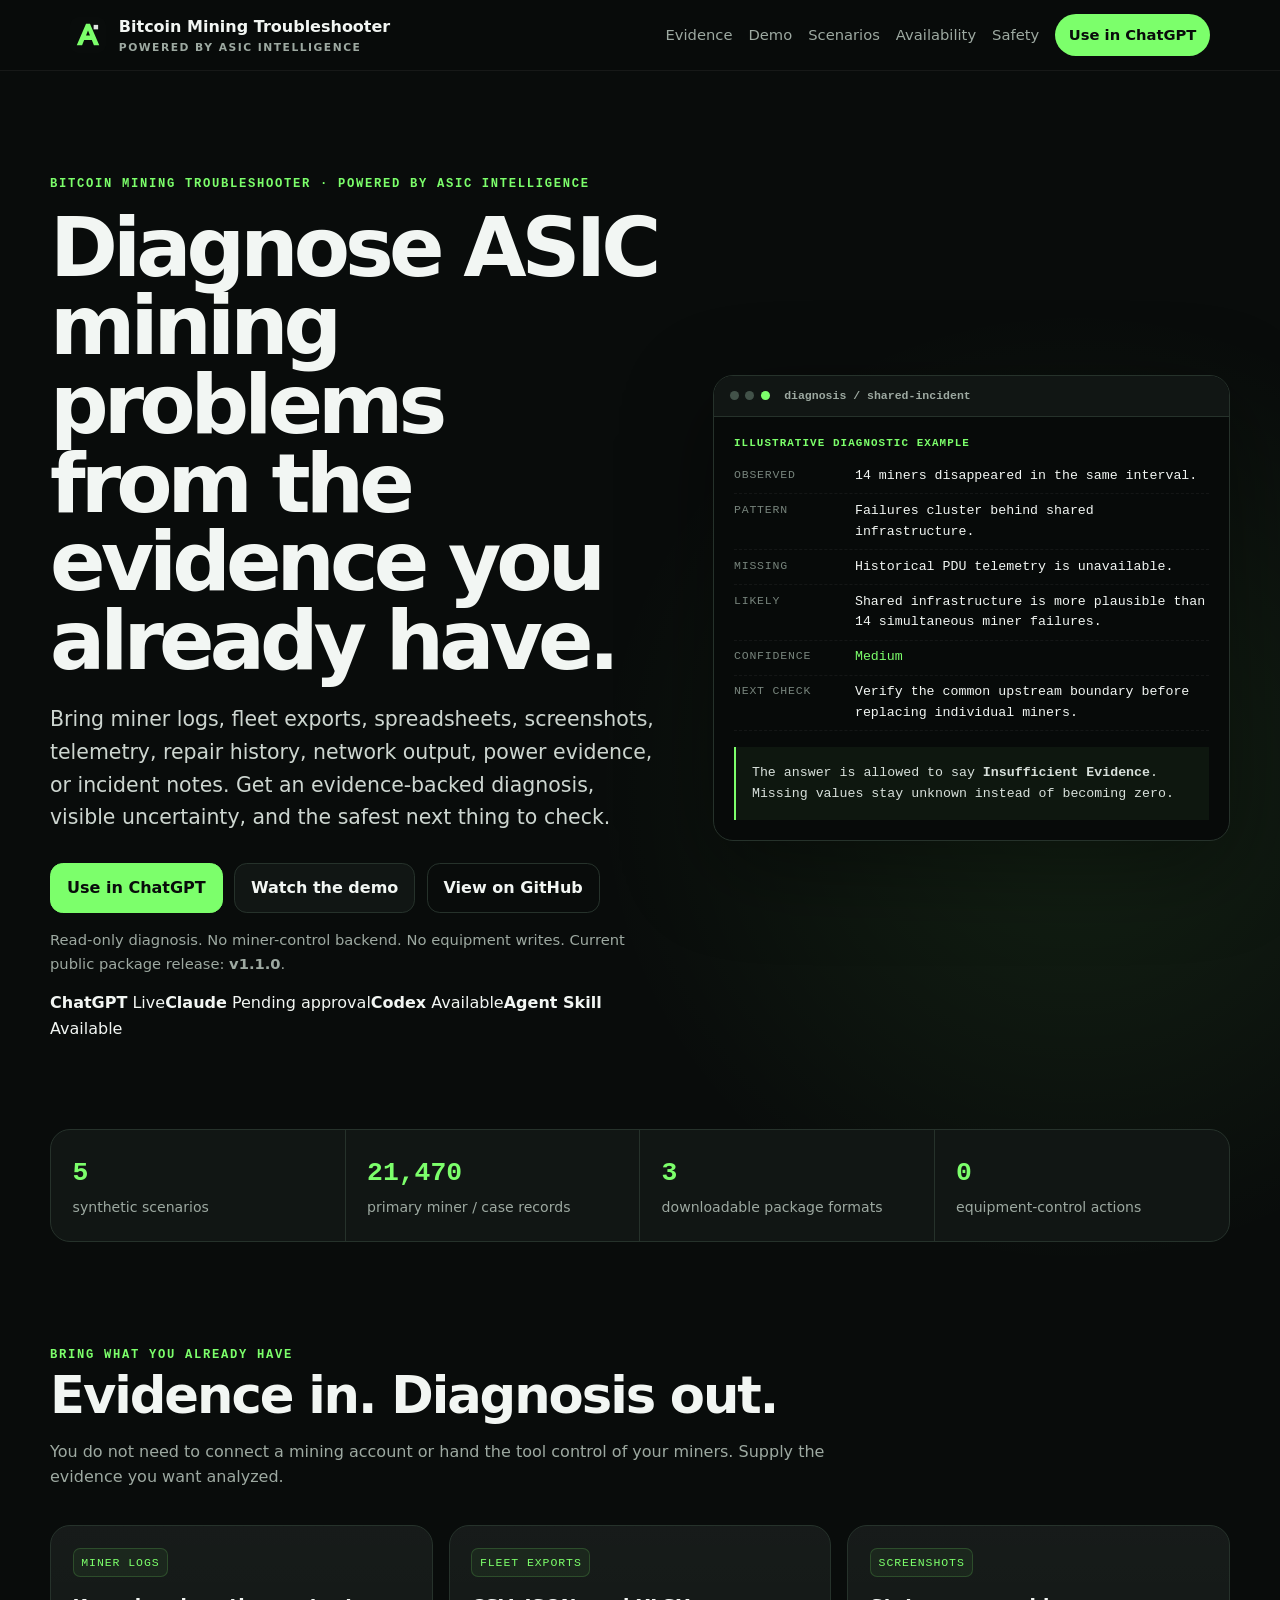
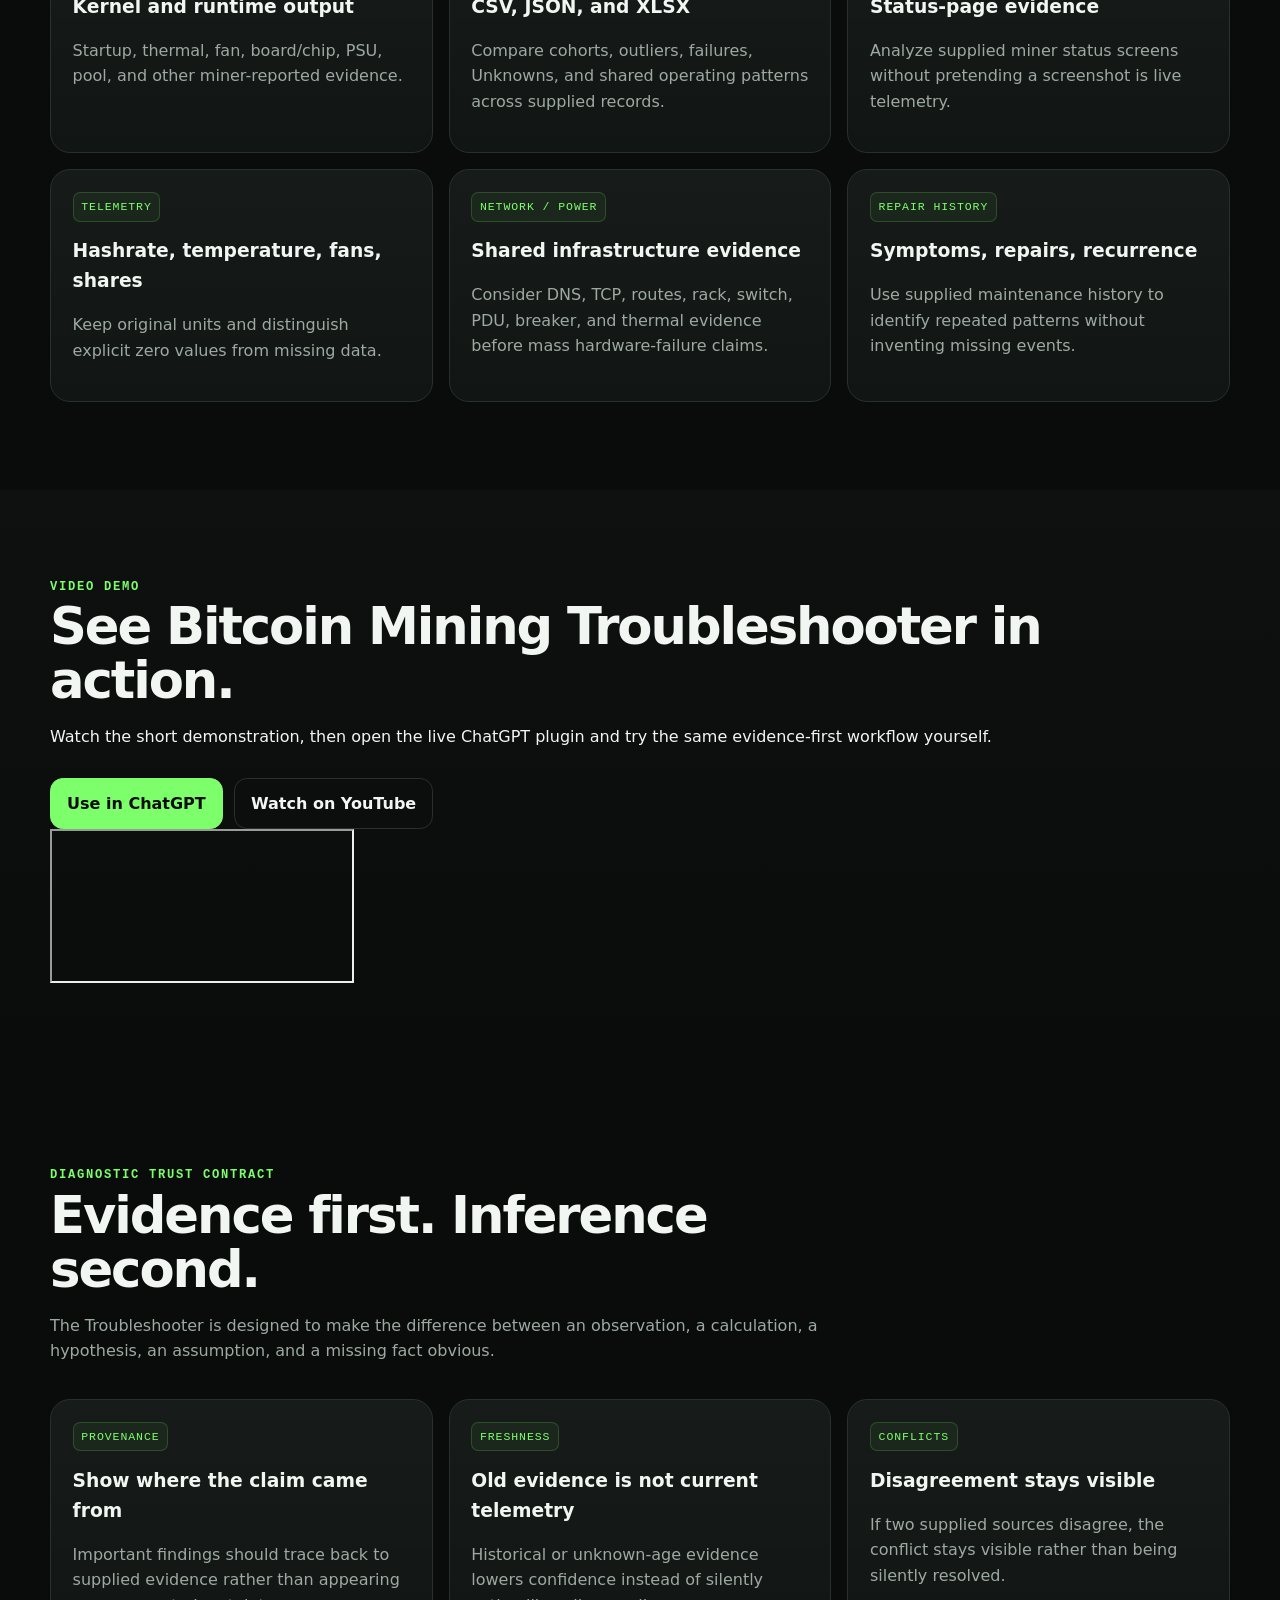
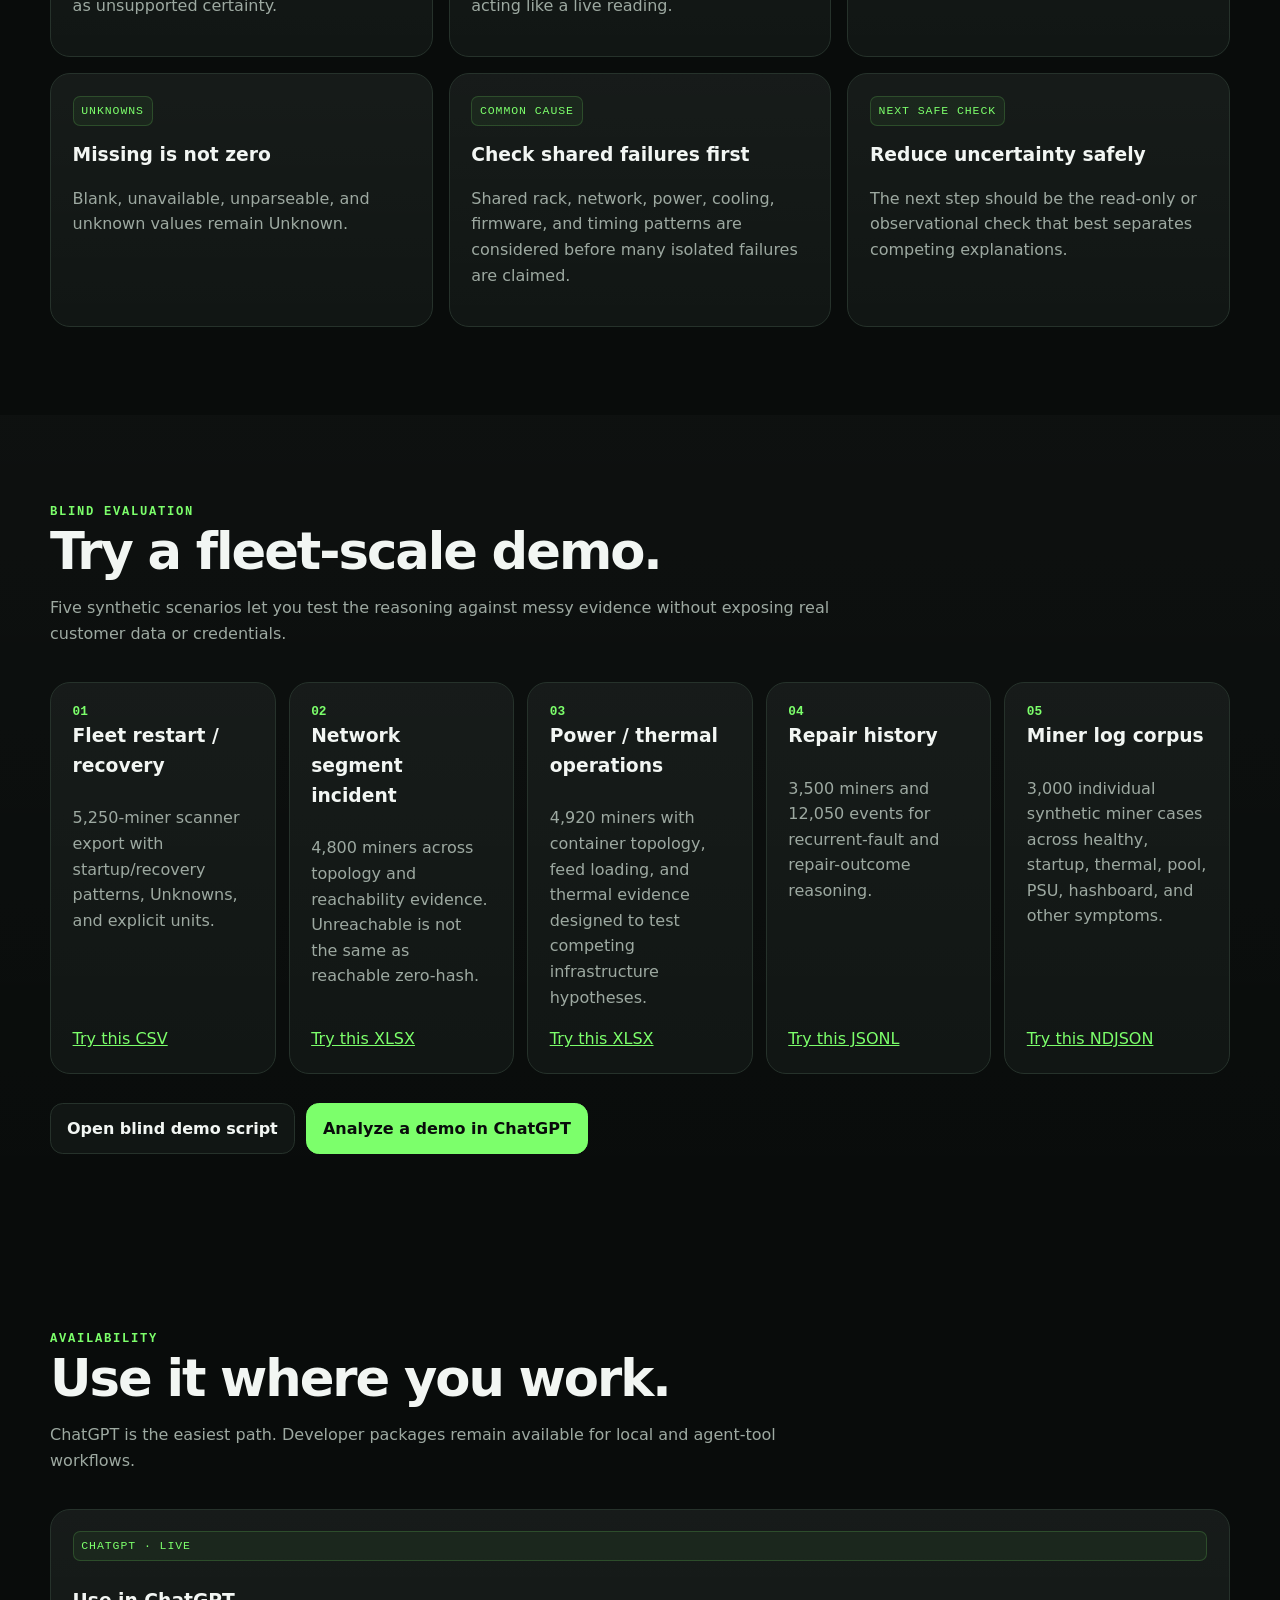
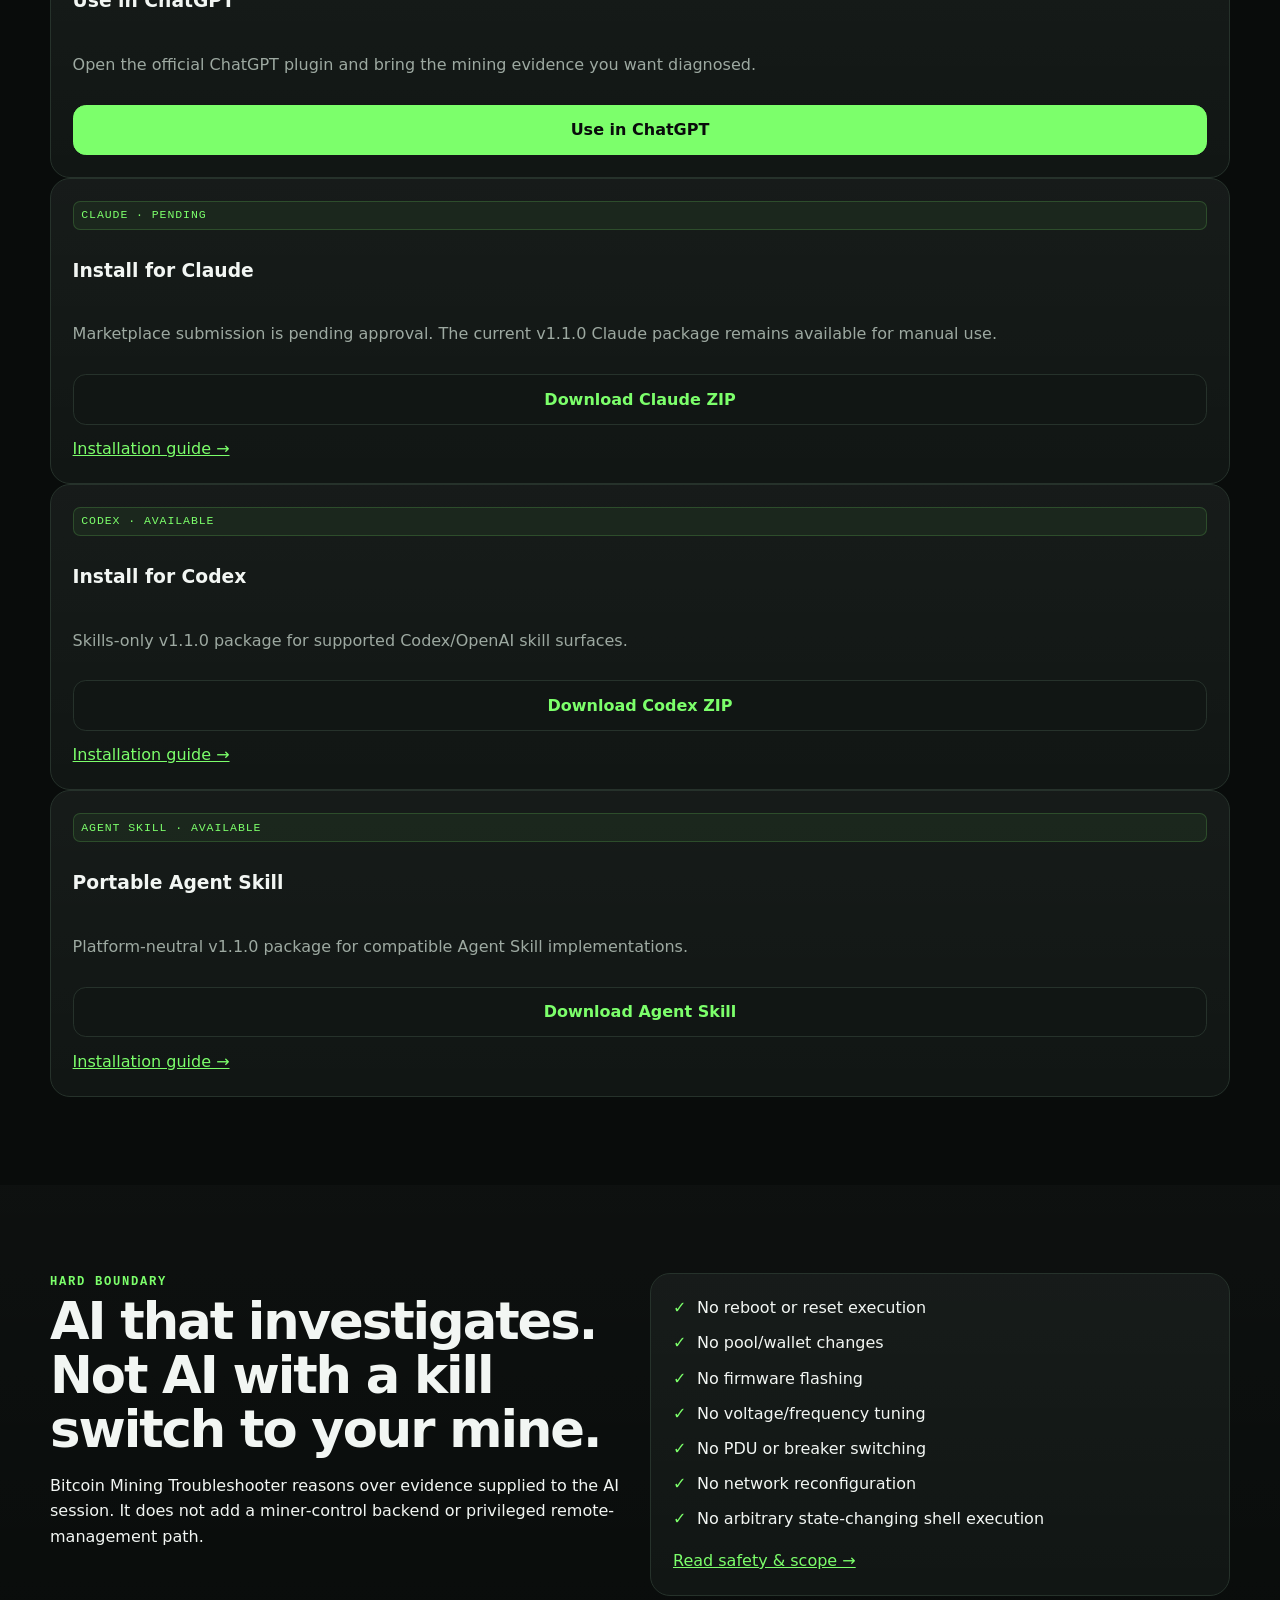
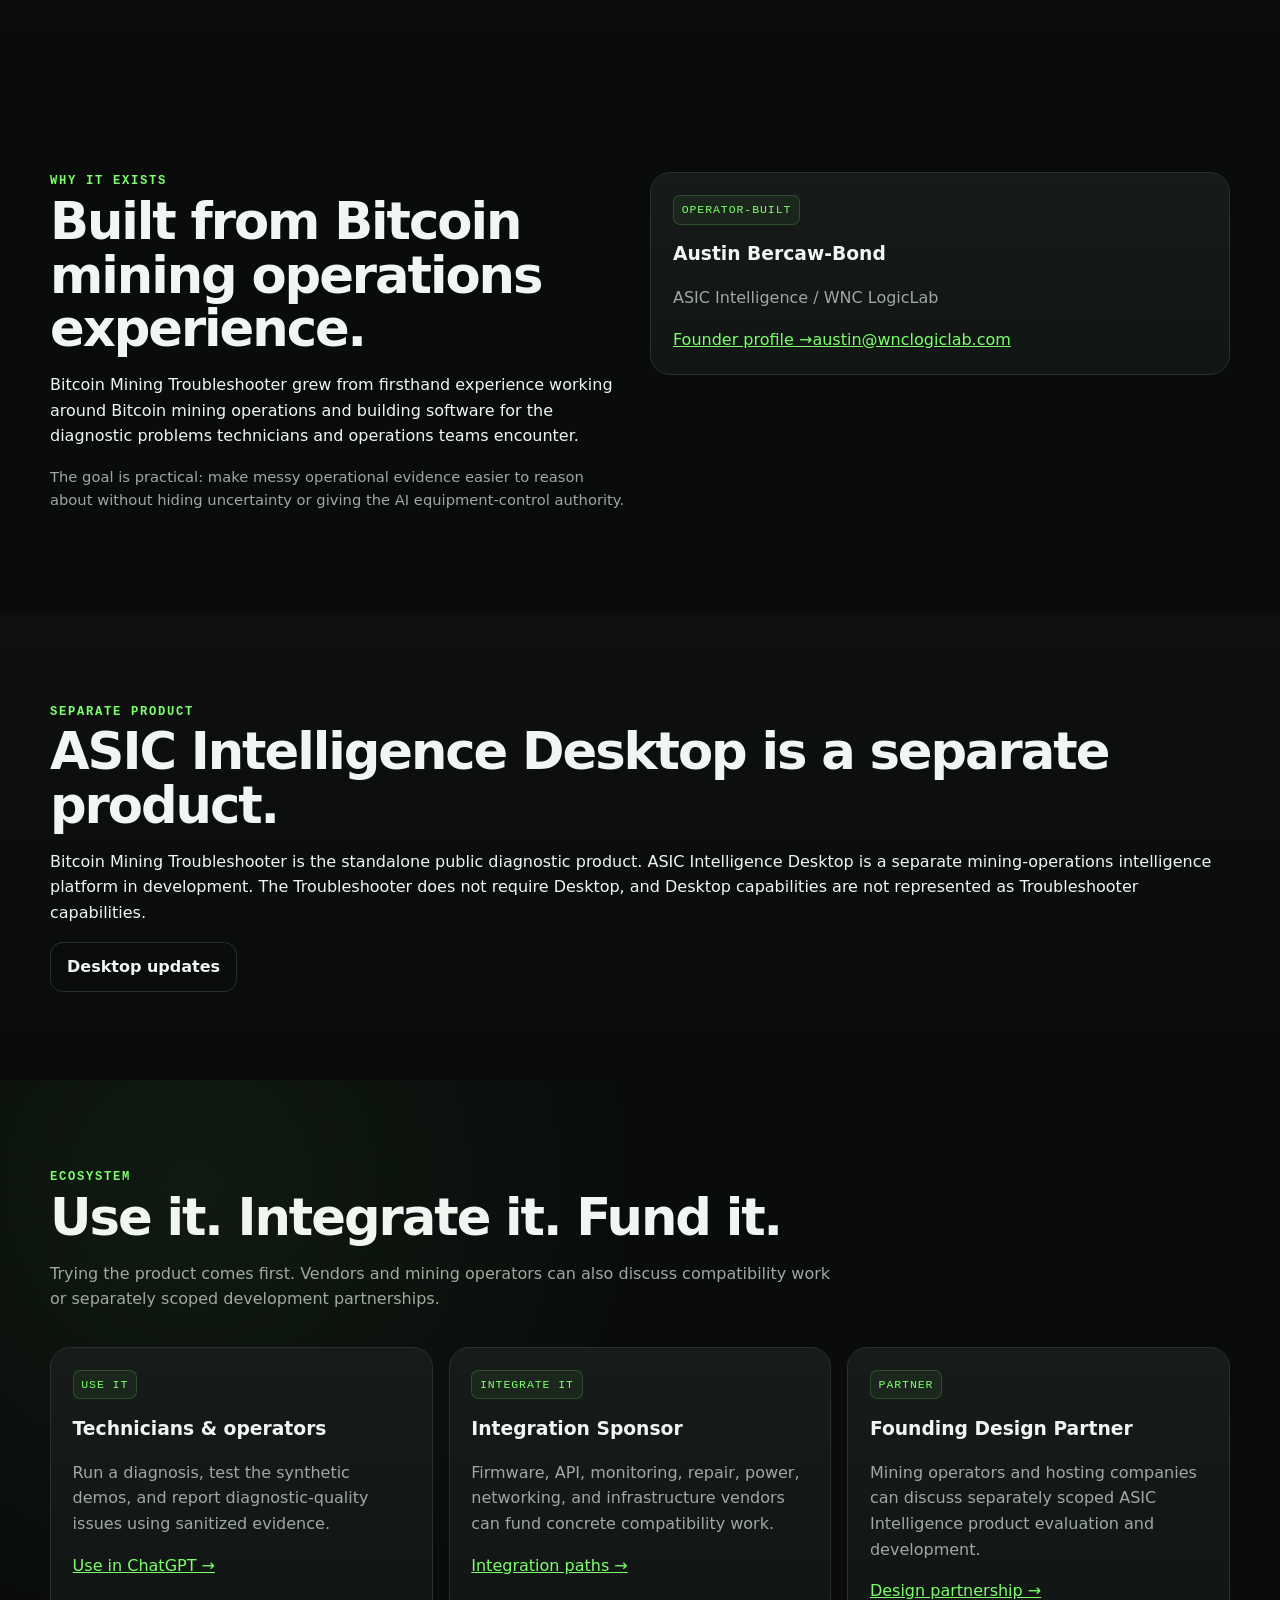
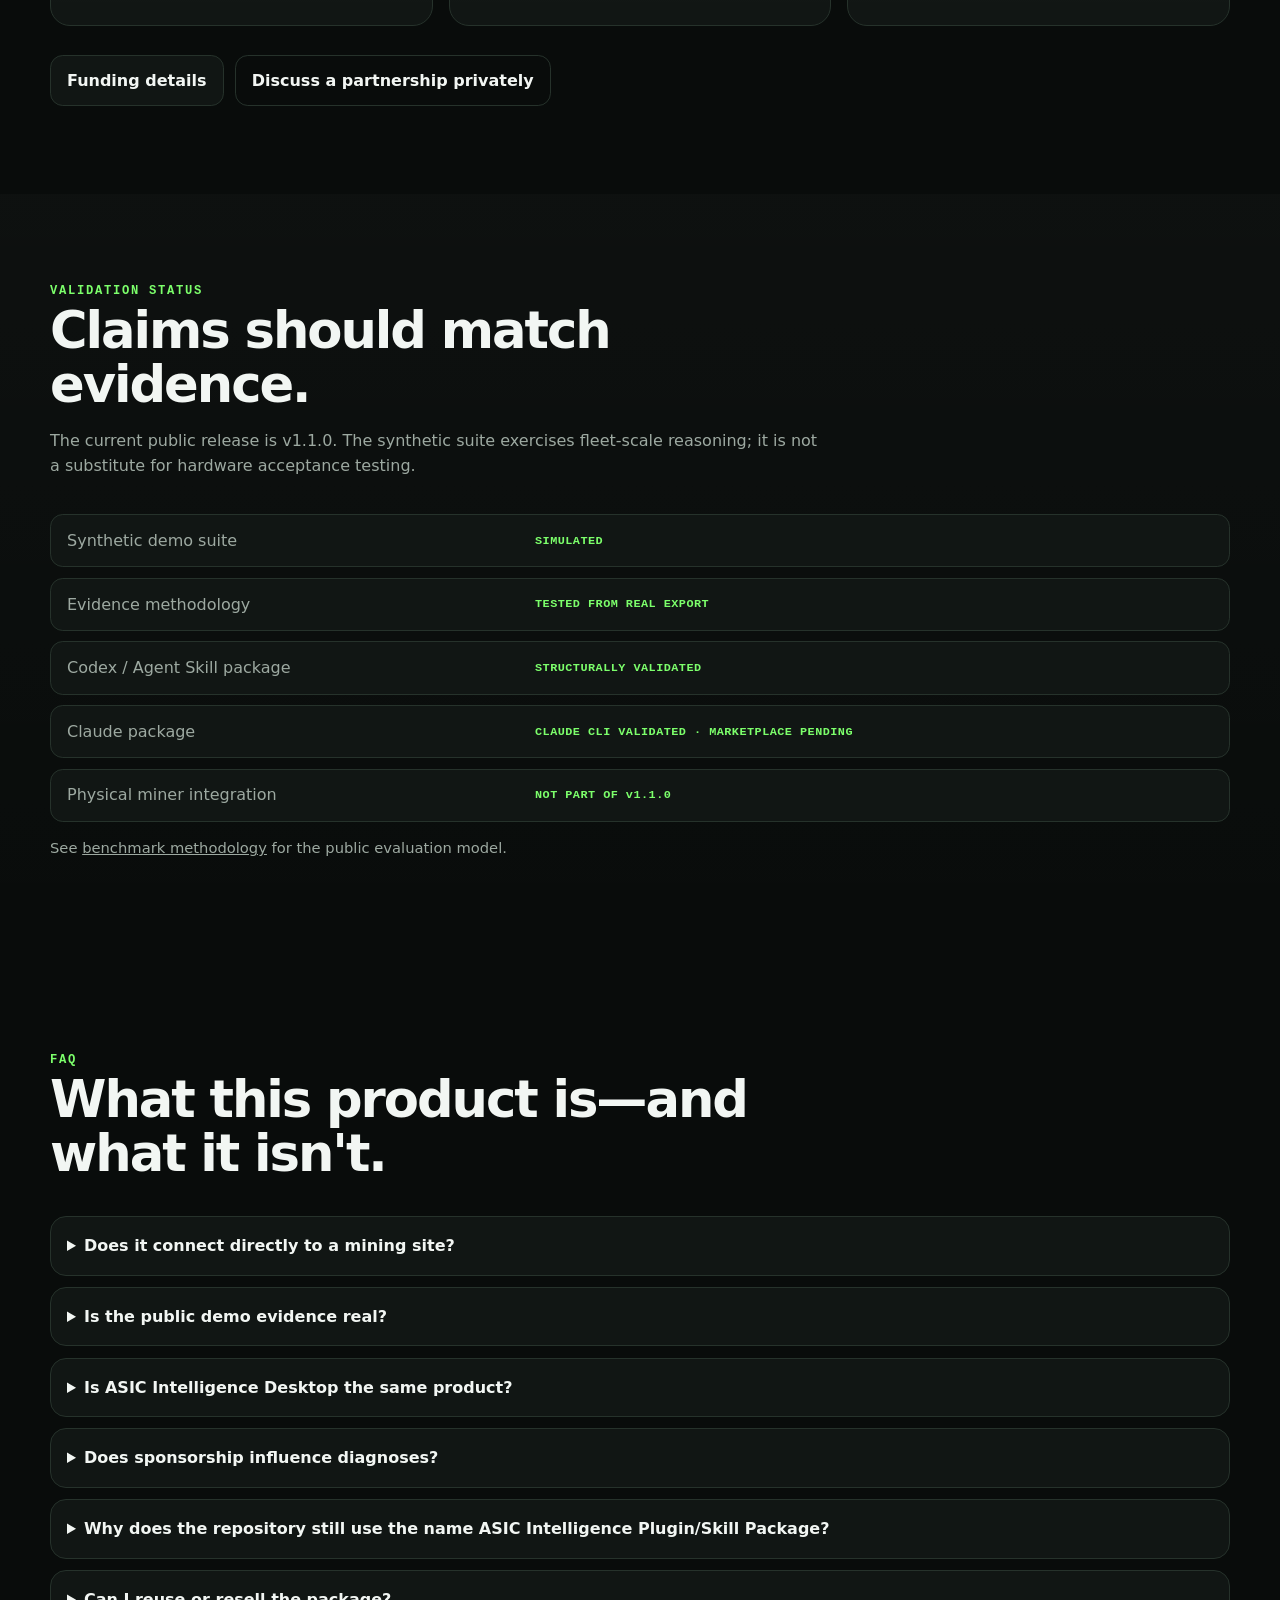
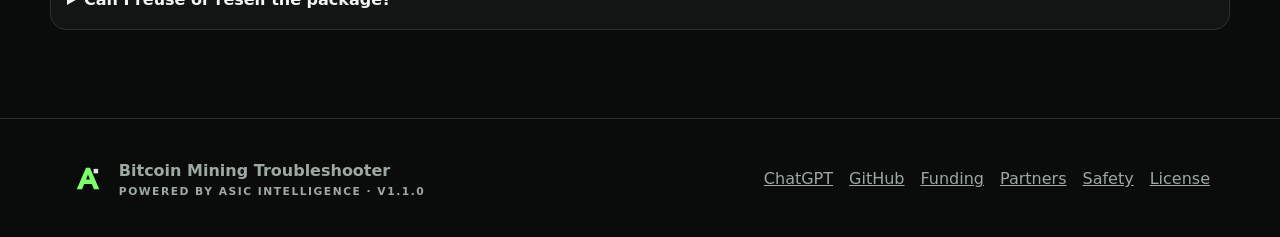
==== commit fda04f1d: "feat(site): make Troubleshooter and ChatGPT the primary public experience" ====
--- a/docs/index.html
+++ b/docs/index.html
@@ -3,85 +3,145 @@
 <head>
   <meta charset="utf-8">
   <meta name="viewport" content="width=device-width, initial-scale=1">
-  <meta name="description" content="ASIC Intelligence Plugin/Skill Package: free, read-only Bitcoin mining diagnostics for Codex, Claude, and compatible Agent Skill systems.">
+  <meta name="description" content="Diagnose Bitcoin ASIC miner problems from logs, fleet exports, screenshots, telemetry, network evidence, and repair history with evidence-backed, read-only AI troubleshooting.">
   <meta name="theme-color" content="#090C0B">
   <link rel="canonical" href="https://kurtuscobain.github.io/ASIC-Intelligence-Plugin-Skill-Package/">
-  <meta property="og:title" content="ASIC Intelligence Plugin/Skill Package — Bitcoin Mining Troubleshooter">
-  <meta property="og:description" content="Free, read-only Bitcoin mining diagnostics for Codex, Claude Code, and compatible Agent Skill systems.">
+  <meta property="og:title" content="Bitcoin Mining Troubleshooter | AI ASIC Diagnostics">
+  <meta property="og:description" content="Evidence-backed ASIC diagnostics from the mining evidence you already have. Read-only, uncertainty-aware, and available in ChatGPT.">
   <meta property="og:type" content="website">
   <meta property="og:url" content="https://kurtuscobain.github.io/ASIC-Intelligence-Plugin-Skill-Package/">
   <meta property="og:image" content="https://kurtuscobain.github.io/ASIC-Intelligence-Plugin-Skill-Package/assets/social-card.png">
   <meta name="twitter:card" content="summary_large_image">
-  <title>ASIC Intelligence Plugin/Skill Package — Bitcoin Mining Troubleshooter</title>
+  <title>Bitcoin Mining Troubleshooter | AI ASIC Diagnostics</title>
   <link rel="icon" href="assets/icon.svg" type="image/svg+xml"><link rel="alternate icon" href="favicon.ico">
   <link rel="stylesheet" href="styles.css">
+  <script type="application/ld+json">
+  {
+    "@context": "https://schema.org",
+    "@graph": [
+      {
+        "@type": "SoftwareApplication",
+        "name": "Bitcoin Mining Troubleshooter",
+        "description": "Evidence-backed, read-only Bitcoin ASIC troubleshooting from user-provided logs, fleet exports, screenshots, telemetry, network evidence, and repair history.",
+        "applicationCategory": "BusinessApplication",
+        "operatingSystem": "ChatGPT, Codex, Claude Code, compatible Agent Skill systems",
+        "softwareVersion": "1.1.0",
+        "url": "https://kurtuscobain.github.io/ASIC-Intelligence-Plugin-Skill-Package/",
+        "author": {"@type": "Organization", "name": "ASIC Intelligence"},
+        "offers": {"@type": "Offer", "price": "0", "priceCurrency": "USD"},
+        "sameAs": [
+          "https://github.com/KurtusCobain/ASIC-Intelligence-Plugin-Skill-Package",
+          "https://chatgpt.com/plugins/plugins_6a90d9a9a63c81919cf452b0c4dcb665"
+        ]
+      },
+      {
+        "@type": "SoftwareSourceCode",
+        "name": "Bitcoin Mining Troubleshooter source package",
+        "codeRepository": "https://github.com/KurtusCobain/ASIC-Intelligence-Plugin-Skill-Package",
+        "programmingLanguage": "Agent Skill / prompt package",
+        "license": "https://polyformproject.org/licenses/shield/1.0.0/"
+      },
+      {
+        "@type": "VideoObject",
+        "name": "Bitcoin Mining Troubleshooter demo",
+        "description": "Short demonstration of Bitcoin Mining Troubleshooter in use.",
+        "thumbnailUrl": "https://i.ytimg.com/vi/905z066Pj1M/hqdefault.jpg",
+        "embedUrl": "https://www.youtube-nocookie.com/embed/905z066Pj1M",
+        "contentUrl": "https://youtube.com/shorts/905z066Pj1M"
+      },
+      {
+        "@type": "FAQPage",
+        "mainEntity": [
+          {"@type": "Question", "name": "Does it connect directly to a mining site?", "acceptedAnswer": {"@type": "Answer", "text": "No. The current public release reasons over evidence supplied to the AI session and ships no hosted collection or mining-control backend."}},
+          {"@type": "Question", "name": "Is the public demo evidence real?", "acceptedAnswer": {"@type": "Answer", "text": "No. The five public release scenarios are synthetic and are intended for evaluation and testing."}},
+          {"@type": "Question", "name": "Is ASIC Intelligence Desktop the same product?", "acceptedAnswer": {"@type": "Answer", "text": "No. Bitcoin Mining Troubleshooter is a standalone diagnostic product. ASIC Intelligence Desktop is a separate product in development."}}
+        ]
+      }
+    ]
+  }
+  </script>
   <script defer src="app.js"></script>
 </head>
 <body>
 <a class="skip-link" href="#main">Skip to content</a>
 <header class="site-header">
   <div class="header-inner">
-    <a class="brand" href="#top" aria-label="ASIC Intelligence Plugin/Skill Package home"><img src="assets/icon.svg" alt=""><span>ASIC Intelligence<small>Plugin / Skill Package</small></span></a>
+    <a class="brand" href="#top" aria-label="Bitcoin Mining Troubleshooter home"><img src="assets/icon.svg" alt=""><span>Bitcoin Mining Troubleshooter<small>Powered by ASIC Intelligence</small></span></a>
     <button class="menu-button" aria-expanded="false" aria-controls="site-nav">Menu</button>
-    <nav class="nav" id="site-nav" aria-label="Primary navigation"><a href="#trust">Evidence</a><a href="#demos">Demos</a><a href="#install">Install</a><a href="#asici">ASIC Intelligence</a><a class="nav-cta" href="#funding">Fund it</a></nav>
+    <nav class="nav" id="site-nav" aria-label="Primary navigation"><a href="#evidence">Evidence</a><a href="#demo">Demo</a><a href="#demos">Scenarios</a><a href="#availability">Availability</a><a href="#safety">Safety</a><a class="nav-cta" href="https://chatgpt.com/plugins/plugins_6a90d9a9a63c81919cf452b0c4dcb665" data-track="chatgpt_plugin_click" data-placement="nav">Use in ChatGPT</a></nav>
   </div>
 </header>
 <main id="main">
   <section class="hero" id="top"><div class="hero-grid"><div>
-    <div class="eyebrow">Powered by ASIC Intelligence · Read-only</div>
-    <h1>Turn mining evidence into the next diagnostic step.</h1>
-    <p class="lead"><strong>ASIC Intelligence Plugin/Skill Package</strong> packages the <strong>Bitcoin Mining Troubleshooter</strong> for Codex, Claude Code, and compatible Agent Skill systems. Bring the logs, exports, spreadsheets, repair history, network output, power evidence, or incident notes you already have.</p>
-    <div class="hero-actions"><a class="button primary" href="#install">Install the package</a><a class="button secondary" href="#demos">Try a fleet-scale demo</a><a class="button ghost" href="https://github.com/KurtusCobain/ASIC-Intelligence-Plugin-Skill-Package">View on GitHub</a></div>
-    <p class="hero-note">No mining-control backend. No equipment writes. No account required by the package itself.</p>
-  </div><div class="terminal" aria-label="Illustrative diagnostic example"><div class="terminal-bar"><span></span><span></span><span></span><b>diagnosis / rack-10</b></div><div class="terminal-body"><div class="terminal-caption">Illustrative diagnostic example</div>
+    <div class="eyebrow">Bitcoin Mining Troubleshooter · Powered by ASIC Intelligence</div>
+    <h1>Diagnose ASIC mining problems from the evidence you already have.</h1>
+    <p class="lead">Bring miner logs, fleet exports, spreadsheets, screenshots, telemetry, repair history, network output, power evidence, or incident notes. Get an evidence-backed diagnosis, visible uncertainty, and the safest next thing to check.</p>
+    <div class="hero-actions"><a class="button primary" href="https://chatgpt.com/plugins/plugins_6a90d9a9a63c81919cf452b0c4dcb665" data-track="chatgpt_plugin_click" data-placement="hero">Use in ChatGPT</a><a class="button secondary" href="#demo" data-track="youtube_demo_click" data-placement="hero">Watch the demo</a><a class="button ghost" href="https://github.com/KurtusCobain/ASIC-Intelligence-Plugin-Skill-Package" data-track="github_repo_click" data-placement="hero">View on GitHub</a></div>
+    <p class="hero-note">Read-only diagnosis. No miner-control backend. No equipment writes. Current public package release: <strong>v1.1.0</strong>.</p>
+    <div class="availability-strip" aria-label="Availability"><span><b>ChatGPT</b> Live</span><span><b>Claude</b> Pending approval</span><span><b>Codex</b> Available</span><span><b>Agent Skill</b> Available</span></div>
+  </div><div class="terminal" aria-label="Illustrative diagnostic example"><div class="terminal-bar"><span></span><span></span><span></span><b>diagnosis / shared-incident</b></div><div class="terminal-body"><div class="terminal-caption">Illustrative diagnostic example</div>
     <div class="line"><span class="label">OBSERVED</span><span>14 miners disappeared in the same interval.</span></div>
-    <div class="line"><span class="label">DERIVED</span><span>Failures cluster in one shared operating area.</span></div>
-    <div class="line"><span class="label">CONFLICTS</span><span>None in the supplied files.</span></div>
-    <div class="line"><span class="label">MISSING</span><span>Historical PDU telemetry unavailable.</span></div>
+    <div class="line"><span class="label">PATTERN</span><span>Failures cluster behind shared infrastructure.</span></div>
+    <div class="line"><span class="label">MISSING</span><span>Historical PDU telemetry is unavailable.</span></div>
+    <div class="line"><span class="label">LIKELY</span><span>Shared infrastructure is more plausible than 14 simultaneous miner failures.</span></div>
     <div class="line"><span class="label">CONFIDENCE</span><span class="green">Medium</span></div>
-    <div class="line"><span class="label">NEXT CHECK</span><span>Verify the shared upstream state before replacing individual miners.</span></div>
-    <div class="callout">The answer is allowed to say <strong>Insufficient Evidence</strong>. Uncertainty is part of the output, not something to hide.</div>
+    <div class="line"><span class="label">NEXT CHECK</span><span>Verify the common upstream boundary before replacing individual miners.</span></div>
+    <div class="callout">The answer is allowed to say <strong>Insufficient Evidence</strong>. Missing values stay unknown instead of becoming zero.</div>
   </div></div></div></section>
 
-  <section class="stats"><div><strong>5</strong><span>synthetic scenarios</span></div><div><strong>21,470</strong><span>primary miner / case records</span></div><div><strong>3</strong><span>package formats</span></div><div><strong>0</strong><span>equipment-control actions</span></div></section>
+  <section class="stats"><div><strong>5</strong><span>synthetic scenarios</span></div><div><strong>21,470</strong><span>primary miner / case records</span></div><div><strong>3</strong><span>downloadable package formats</span></div><div><strong>0</strong><span>equipment-control actions</span></div></section>
 
-  <section class="section" id="trust"><div class="container"><div class="section-heading"><div class="eyebrow">Diagnostic trust contract</div><h2>Evidence first. Inference second.</h2><p>The skill is designed to make the difference between an observation, a calculation, a hypothesis, an assumption, and a missing fact obvious.</p></div><div class="grid-3">
+  <section class="section" id="evidence"><div class="container"><div class="section-heading"><div class="eyebrow">Bring what you already have</div><h2>Evidence in. Diagnosis out.</h2><p>You do not need to connect a mining account or hand the tool control of your miners. Supply the evidence you want analyzed.</p></div><div class="grid-3 evidence-grid">
+    <article class="card"><span class="tag">MINER LOGS</span><h3>Kernel and runtime output</h3><p>Startup, thermal, fan, board/chip, PSU, pool, and other miner-reported evidence.</p></article>
+    <article class="card"><span class="tag">FLEET EXPORTS</span><h3>CSV, JSON, and XLSX</h3><p>Compare cohorts, outliers, failures, Unknowns, and shared operating patterns across supplied records.</p></article>
+    <article class="card"><span class="tag">SCREENSHOTS</span><h3>Status-page evidence</h3><p>Analyze supplied miner status screens without pretending a screenshot is live telemetry.</p></article>
+    <article class="card"><span class="tag">TELEMETRY</span><h3>Hashrate, temperature, fans, shares</h3><p>Keep original units and distinguish explicit zero values from missing data.</p></article>
+    <article class="card"><span class="tag">NETWORK / POWER</span><h3>Shared infrastructure evidence</h3><p>Consider DNS, TCP, routes, rack, switch, PDU, breaker, and thermal evidence before mass hardware-failure claims.</p></article>
+    <article class="card"><span class="tag">REPAIR HISTORY</span><h3>Symptoms, repairs, recurrence</h3><p>Use supplied maintenance history to identify repeated patterns without inventing missing events.</p></article>
+  </div></div></section>
+
+  <section class="section alt" id="demo"><div class="container demo-showcase"><div><div class="eyebrow">Video demo</div><h2>See Bitcoin Mining Troubleshooter in action.</h2><p>Watch the short demonstration, then open the live ChatGPT plugin and try the same evidence-first workflow yourself.</p><div class="button-row"><a class="button primary" href="https://chatgpt.com/plugins/plugins_6a90d9a9a63c81919cf452b0c4dcb665" data-track="chatgpt_plugin_click" data-placement="video">Use in ChatGPT</a><a class="button ghost" href="https://youtube.com/shorts/905z066Pj1M?si=rXnNoSENwMMUHKf1" data-track="youtube_demo_click" data-placement="video">Watch on YouTube</a></div></div><div class="video-shell"><iframe src="https://www.youtube-nocookie.com/embed/905z066Pj1M" title="Bitcoin Mining Troubleshooter demo" loading="lazy" allow="accelerometer; autoplay; clipboard-write; encrypted-media; gyroscope; picture-in-picture; web-share" allowfullscreen></iframe></div></div></section>
+
+  <section class="section" id="trust"><div class="container"><div class="section-heading"><div class="eyebrow">Diagnostic trust contract</div><h2>Evidence first. Inference second.</h2><p>The Troubleshooter is designed to make the difference between an observation, a calculation, a hypothesis, an assumption, and a missing fact obvious.</p></div><div class="grid-3">
     <article class="card"><span class="tag">PROVENANCE</span><h3>Show where the claim came from</h3><p>Important findings should trace back to supplied evidence rather than appearing as unsupported certainty.</p></article>
     <article class="card"><span class="tag">FRESHNESS</span><h3>Old evidence is not current telemetry</h3><p>Historical or unknown-age evidence lowers confidence instead of silently acting like a live reading.</p></article>
-    <article class="card"><span class="tag">CONFLICTS</span><h3>Disagreement stays visible</h3><p>If two files disagree about a miner, rack, timestamp, or state, the package should surface the conflict rather than pick one quietly.</p></article>
-    <article class="card"><span class="tag">COMMON CAUSE</span><h3>Check shared failures first</h3><p>Rack, subnet, switch, power, cooling, firmware, and timing patterns are considered before dozens of independent hardware failures are claimed.</p></article>
-    <article class="card"><span class="tag">CONFIDENCE</span><h3>“I don't know yet” is valid</h3><p>High, Medium, Low, and Insufficient Evidence are meaningful outcomes, not decoration.</p></article>
-    <article class="card"><span class="tag">NEXT CHECK</span><h3>Reduce uncertainty safely</h3><p>The next recommendation should be the least-work read-only observation that best separates competing explanations.</p></article>
+    <article class="card"><span class="tag">CONFLICTS</span><h3>Disagreement stays visible</h3><p>If two supplied sources disagree, the conflict stays visible rather than being silently resolved.</p></article>
+    <article class="card"><span class="tag">UNKNOWNS</span><h3>Missing is not zero</h3><p>Blank, unavailable, unparseable, and unknown values remain Unknown.</p></article>
+    <article class="card"><span class="tag">COMMON CAUSE</span><h3>Check shared failures first</h3><p>Shared rack, network, power, cooling, firmware, and timing patterns are considered before many isolated failures are claimed.</p></article>
+    <article class="card"><span class="tag">NEXT SAFE CHECK</span><h3>Reduce uncertainty safely</h3><p>The next step should be the read-only or observational check that best separates competing explanations.</p></article>
   </div></div></section>
 
-  <section class="section alt" id="demos"><div class="container"><div class="section-heading"><div class="eyebrow">Blind evaluation</div><h2>Five fleet-scale synthetic scenarios.</h2><p>No answer keys are shipped in the public repository. The point is to see whether the diagnostic reasoning survives messy evidence.</p></div><div class="demo-grid">
-    <article class="card demo"><b>01</b><h3>Fleet restart / recovery</h3><p>5,250-miner scanner export with startup/recovery patterns, Unknowns, and explicit units.</p><a href="https://github.com/KurtusCobain/ASIC-Intelligence-Plugin-Skill-Package/raw/main/demos/01-fleet-restart-recovery.csv">Open CSV</a></article>
-    <article class="card demo"><b>02</b><h3>Network segment incident</h3><p>4,800 miners across topology and reachability evidence. Unreachable is not the same as reachable zero-hash.</p><a href="https://github.com/KurtusCobain/ASIC-Intelligence-Plugin-Skill-Package/raw/main/demos/02-network-segment-incident.xlsx">Open XLSX</a></article>
-    <article class="card demo"><b>03</b><h3>Power / thermal operations</h3><p>4,920 miners with container topology, feed loading, and thermal evidence designed to test competing infrastructure hypotheses.</p><a href="https://github.com/KurtusCobain/ASIC-Intelligence-Plugin-Skill-Package/raw/main/demos/03-power-thermal-operations.xlsx">Open XLSX</a></article>
-    <article class="card demo"><b>04</b><h3>Repair history</h3><p>3,500 miners and 12,050 events for recurrent-fault and repair-outcome reasoning.</p><a href="https://github.com/KurtusCobain/ASIC-Intelligence-Plugin-Skill-Package/raw/main/demos/04-repair-history.jsonl">Open JSONL</a></article>
-    <article class="card demo"><b>05</b><h3>Miner log corpus</h3><p>3,000 individual synthetic miner cases across healthy, startup, thermal, pool, PSU, hashboard, and other symptoms.</p><a href="https://github.com/KurtusCobain/ASIC-Intelligence-Plugin-Skill-Package/raw/main/demos/05-miner-log-corpus.ndjson">Open NDJSON</a></article>
-  </div><div class="button-row"><a class="button secondary" href="https://github.com/KurtusCobain/ASIC-Intelligence-Plugin-Skill-Package/raw/main/demos/DEMO-SCRIPT.md">Open blind demo script</a></div></div></section>
+  <section class="section alt" id="demos"><div class="container"><div class="section-heading"><div class="eyebrow">Blind evaluation</div><h2>Try a fleet-scale demo.</h2><p>Five synthetic scenarios let you test the reasoning against messy evidence without exposing real customer data or credentials.</p></div><div class="demo-grid">
+    <article class="card demo"><b>01</b><h3>Fleet restart / recovery</h3><p>5,250-miner scanner export with startup/recovery patterns, Unknowns, and explicit units.</p><a href="https://github.com/KurtusCobain/ASIC-Intelligence-Plugin-Skill-Package/raw/main/demos/01-fleet-restart-recovery.csv" data-track="demo_file_open" data-demo="fleet-restart">Try this CSV</a></article>
+    <article class="card demo"><b>02</b><h3>Network segment incident</h3><p>4,800 miners across topology and reachability evidence. Unreachable is not the same as reachable zero-hash.</p><a href="https://github.com/KurtusCobain/ASIC-Intelligence-Plugin-Skill-Package/raw/main/demos/02-network-segment-incident.xlsx" data-track="demo_file_open" data-demo="network-incident">Try this XLSX</a></article>
+    <article class="card demo"><b>03</b><h3>Power / thermal operations</h3><p>4,920 miners with container topology, feed loading, and thermal evidence designed to test competing infrastructure hypotheses.</p><a href="https://github.com/KurtusCobain/ASIC-Intelligence-Plugin-Skill-Package/raw/main/demos/03-power-thermal-operations.xlsx" data-track="demo_file_open" data-demo="power-thermal">Try this XLSX</a></article>
+    <article class="card demo"><b>04</b><h3>Repair history</h3><p>3,500 miners and 12,050 events for recurrent-fault and repair-outcome reasoning.</p><a href="https://github.com/KurtusCobain/ASIC-Intelligence-Plugin-Skill-Package/raw/main/demos/04-repair-history.jsonl" data-track="demo_file_open" data-demo="repair-history">Try this JSONL</a></article>
+    <article class="card demo"><b>05</b><h3>Miner log corpus</h3><p>3,000 individual synthetic miner cases across healthy, startup, thermal, pool, PSU, hashboard, and other symptoms.</p><a href="https://github.com/KurtusCobain/ASIC-Intelligence-Plugin-Skill-Package/raw/main/demos/05-miner-log-corpus.ndjson" data-track="demo_file_open" data-demo="miner-logs">Try this NDJSON</a></article>
+  </div><div class="button-row"><a class="button secondary" href="https://github.com/KurtusCobain/ASIC-Intelligence-Plugin-Skill-Package/raw/main/demos/DEMO-SCRIPT.md" data-track="demo_file_open" data-demo="demo-script">Open blind demo script</a><a class="button primary" href="https://chatgpt.com/plugins/plugins_6a90d9a9a63c81919cf452b0c4dcb665" data-track="chatgpt_plugin_click" data-placement="demos">Analyze a demo in ChatGPT</a></div></div></section>
 
-  <section class="section" id="install"><div class="container"><div class="section-heading"><div class="eyebrow">Install</div><h2>Use the same diagnostic core in the AI environment you already have.</h2></div><div class="grid-3">
-    <article class="card install"><span class="tag">CODEX / OPENAI</span><h3>Install for Codex</h3><p>Skills-only package for supported Codex/OpenAI plugin or Agent Skill surfaces.</p><a class="button primary" href="https://github.com/KurtusCobain/ASIC-Intelligence-Plugin-Skill-Package/raw/main/distributions/codex/bitcoin-mining-troubleshooter-codex-v1.1.0.zip">Download Codex ZIP</a><a href="install-codex.html">Installation guide →</a></article>
-    <article class="card install"><span class="tag">CLAUDE CODE</span><h3>Install for Claude</h3><p>Claude Code plugin wrapper around the same read-only diagnostic skill.</p><a class="button primary" href="https://github.com/KurtusCobain/ASIC-Intelligence-Plugin-Skill-Package/raw/main/distributions/claude/bitcoin-mining-troubleshooter-claude-v1.1.0.zip">Download Claude ZIP</a><a href="install-claude.html">Installation guide →</a></article>
-    <article class="card install"><span class="tag">AGENT SKILL</span><h3>Portable Agent Skill</h3><p>Platform-neutral package for compatible Agent Skill implementations.</p><a class="button primary" href="https://github.com/KurtusCobain/ASIC-Intelligence-Plugin-Skill-Package/raw/main/distributions/agent-skill/bitcoin-mining-troubleshooter-agent-skill-v1.1.0.zip">Download Agent Skill</a><a href="install-agent-skill.html">Installation guide →</a></article>
+  <section class="section" id="availability"><div class="container"><div class="section-heading"><div class="eyebrow">Availability</div><h2>Use it where you work.</h2><p>ChatGPT is the easiest path. Developer packages remain available for local and agent-tool workflows.</p></div><div class="grid-4 availability-grid">
+    <article class="card install featured"><span class="tag">CHATGPT · LIVE</span><h3>Use in ChatGPT</h3><p>Open the official ChatGPT plugin and bring the mining evidence you want diagnosed.</p><a class="button primary" href="https://chatgpt.com/plugins/plugins_6a90d9a9a63c81919cf452b0c4dcb665" data-track="chatgpt_plugin_click" data-placement="availability">Use in ChatGPT</a></article>
+    <article class="card install"><span class="tag">CLAUDE · PENDING</span><h3>Install for Claude</h3><p>Marketplace submission is pending approval. The current v1.1.0 Claude package remains available for manual use.</p><a class="button secondary" href="https://github.com/KurtusCobain/ASIC-Intelligence-Plugin-Skill-Package/releases/download/v1.1.0/bitcoin-mining-troubleshooter-claude-v1.1.0.zip" data-track="package_download" data-package="claude" data-version="1.1.0">Download Claude ZIP</a><a href="install-claude.html">Installation guide →</a></article>
+    <article class="card install"><span class="tag">CODEX · AVAILABLE</span><h3>Install for Codex</h3><p>Skills-only v1.1.0 package for supported Codex/OpenAI skill surfaces.</p><a class="button secondary" href="https://github.com/KurtusCobain/ASIC-Intelligence-Plugin-Skill-Package/releases/download/v1.1.0/bitcoin-mining-troubleshooter-codex-v1.1.0.zip" data-track="package_download" data-package="codex" data-version="1.1.0">Download Codex ZIP</a><a href="install-codex.html">Installation guide →</a></article>
+    <article class="card install"><span class="tag">AGENT SKILL · AVAILABLE</span><h3>Portable Agent Skill</h3><p>Platform-neutral v1.1.0 package for compatible Agent Skill implementations.</p><a class="button secondary" href="https://github.com/KurtusCobain/ASIC-Intelligence-Plugin-Skill-Package/releases/download/v1.1.0/bitcoin-mining-troubleshooter-agent-skill-v1.1.0.zip" data-track="package_download" data-package="agent-skill" data-version="1.1.0">Download Agent Skill</a><a href="install-agent-skill.html">Installation guide →</a></article>
   </div></div></section>
 
-  <section class="section alt" id="safety"><div class="container split"><div><div class="eyebrow">Hard boundary</div><h2>A troubleshooting assistant, not a remote control.</h2><p>The public package reasons over evidence supplied to the AI session. It does not add a miner-control backend or privileged remote-management path.</p></div><div class="card"><ul class="checks"><li>No reboot or reset execution</li><li>No pool/wallet changes</li><li>No firmware flashing</li><li>No voltage/frequency tuning</li><li>No PDU or breaker switching</li><li>No network reconfiguration</li><li>No arbitrary state-changing shell execution</li></ul><a href="safety.html">Read safety & scope →</a></div></div></section>
+  <section class="section alt" id="safety"><div class="container split"><div><div class="eyebrow">Hard boundary</div><h2>AI that investigates. Not AI with a kill switch to your mine.</h2><p>Bitcoin Mining Troubleshooter reasons over evidence supplied to the AI session. It does not add a miner-control backend or privileged remote-management path.</p></div><div class="card"><ul class="checks"><li>No reboot or reset execution</li><li>No pool/wallet changes</li><li>No firmware flashing</li><li>No voltage/frequency tuning</li><li>No PDU or breaker switching</li><li>No network reconfiguration</li><li>No arbitrary state-changing shell execution</li></ul><a href="safety.html">Read safety & scope →</a></div></div></section>
 
-  <section class="section" id="asici"><div class="container"><div class="section-heading"><div class="eyebrow">The larger product</div><h2>From a useful snapshot to mining intelligence.</h2><p>The Plugin/Skill Package is the public diagnostic front door to <strong>ASIC Intelligence</strong>. It demonstrates the evidence-first philosophy without publishing the proprietary commercial implementation.</p></div><div class="flow"><div><b>1</b><span>Bring evidence you already have</span></div><div><b>2</b><span>Diagnose a real operational problem</span></div><div><b>3</b><span>See what the available evidence can and cannot establish</span></div><div><b>4</b><span>Identify where persistent site context would improve the answer</span></div><div><b>5</b><span>Explore ASIC Intelligence partnerships</span></div></div><div class="privacy-note">This repository intentionally excludes proprietary ASIC Intelligence commercial source, private evaluator answers, private recovery bundles, customer integrations, credentials, and unsanitized production data.</div></div></section>
+  <section class="section" id="founder"><div class="container split"><div><div class="eyebrow">Why it exists</div><h2>Built from Bitcoin mining operations experience.</h2><p>Bitcoin Mining Troubleshooter grew from firsthand experience working around Bitcoin mining operations and building software for the diagnostic problems technicians and operations teams encounter.</p><p class="muted">The goal is practical: make messy operational evidence easier to reason about without hiding uncertainty or giving the AI equipment-control authority.</p></div><div class="card founder-card"><span class="tag">OPERATOR-BUILT</span><h3>Austin Bercaw-Bond</h3><p>ASIC Intelligence / WNC LogicLab</p><a href="https://www.linkedin.com/in/austin-bercaw-bond/" data-track="founder_profile_click" data-placement="founder">Founder profile →</a><a href="mailto:austin@wnclogiclab.com">austin@wnclogiclab.com</a></div></div></section>
 
-  <section class="section funding" id="funding"><div class="container"><div class="section-heading"><div class="eyebrow">Ecosystem</div><h2>Use it. Integrate it. Fund it.</h2><p>The public project and private commercial development have separate, transparent funding paths.</p></div><div class="grid-3">
-    <article class="card"><span class="tag">USE IT</span><h3>Technicians & operators</h3><p>Install it, run blind demos, and report diagnostic-quality issues with sanitized evidence.</p><a href="https://github.com/KurtusCobain/ASIC-Intelligence-Plugin-Skill-Package">View repository →</a></article>
-    <article class="card"><span class="tag">INTEGRATE IT</span><h3>Integration Sponsor</h3><p>Firmware, API, monitoring, repair, power, networking, and infrastructure vendors can fund concrete compatibility work.</p><a href="partners.html">Integration paths →</a></article>
-    <article class="card"><span class="tag">FUND IT</span><h3>Founding Design Partner</h3><p>Mining operators and hosting companies can discuss separately scoped ASIC Intelligence product development and controlled evaluation.</p><a href="partners.html">Design partnership →</a></article>
-  </div><div class="button-row"><a class="button primary" href="funding.html">Sponsor development</a><a class="button secondary" href="partners.html">Partnerships</a><a class="button ghost" href="mailto:austin@wnclogiclab.com?subject=ASIC%20Intelligence%20Partnership">Discuss a partnership privately</a></div></div></section>
+  <section class="section alt" id="desktop"><div class="container"><div class="desktop-note"><div><div class="eyebrow">Separate product</div><h2>ASIC Intelligence Desktop is a separate product.</h2><p>Bitcoin Mining Troubleshooter is the standalone public diagnostic product. ASIC Intelligence Desktop is a separate mining-operations intelligence platform in development. The Troubleshooter does not require Desktop, and Desktop capabilities are not represented as Troubleshooter capabilities.</p></div><a class="button ghost" href="https://github.com/KurtusCobain/ASIC-Intelligence" data-track="desktop_interest_click" data-placement="desktop">Desktop updates</a></div></div></section>
 
-  <section class="section alt"><div class="container"><div class="section-heading"><div class="eyebrow">Validation status</div><h2>Claims should match evidence.</h2><p>Each part of v1.1.0 is labeled by what has actually been validated. The synthetic suite exercises fleet-scale reasoning; it is not a substitute for hardware acceptance testing.</p></div><div class="validation-grid"><div><span>Synthetic demo suite</span><b>SIMULATED</b></div><div><span>Evidence methodology</span><b>TESTED FROM REAL EXPORT</b></div><div><span>Codex / Agent Skill package</span><b>STRUCTURALLY VALIDATED</b></div><div><span>Claude plugin</span><b>CLAUDE CLI VALIDATED</b></div><div><span>Physical miner integration</span><b>NOT PART OF v1.1.0</b></div></div><p class="muted">See <a href="benchmarks.html">benchmark methodology</a> for the public evaluation model.</p></div></section>
+  <section class="section funding" id="funding"><div class="container"><div class="section-heading"><div class="eyebrow">Ecosystem</div><h2>Use it. Integrate it. Fund it.</h2><p>Trying the product comes first. Vendors and mining operators can also discuss compatibility work or separately scoped development partnerships.</p></div><div class="grid-3">
+    <article class="card"><span class="tag">USE IT</span><h3>Technicians & operators</h3><p>Run a diagnosis, test the synthetic demos, and report diagnostic-quality issues using sanitized evidence.</p><a href="https://chatgpt.com/plugins/plugins_6a90d9a9a63c81919cf452b0c4dcb665" data-track="chatgpt_plugin_click" data-placement="ecosystem">Use in ChatGPT →</a></article>
+    <article class="card"><span class="tag">INTEGRATE IT</span><h3>Integration Sponsor</h3><p>Firmware, API, monitoring, repair, power, networking, and infrastructure vendors can fund concrete compatibility work.</p><a href="partners.html" data-track="partner_contact_click" data-placement="integration">Integration paths →</a></article>
+    <article class="card"><span class="tag">PARTNER</span><h3>Founding Design Partner</h3><p>Mining operators and hosting companies can discuss separately scoped ASIC Intelligence product evaluation and development.</p><a href="partners.html" data-track="partner_contact_click" data-placement="design-partner">Design partnership →</a></article>
+  </div><div class="button-row"><a class="button secondary" href="funding.html">Funding details</a><a class="button ghost" href="mailto:austin@wnclogiclab.com?subject=ASIC%20Intelligence%20Partnership" data-track="partner_contact_click" data-placement="email">Discuss a partnership privately</a></div></div></section>
 
-  <section class="section" id="faq"><div class="container"><div class="section-heading"><div class="eyebrow">FAQ</div><h2>What this package is—and what it isn't.</h2></div><div class="faq"><details><summary>Does it connect directly to a mining site?</summary><p>No. v1.1.0 reasons over evidence supplied to the AI session and ships no hosted collection or mining-control backend.</p></details><details><summary>Is the public demo evidence real?</summary><p>No. The five release scenarios are synthetic. Private real-world validation material is not published here.</p></details><details><summary>Does sponsorship influence diagnoses?</summary><p>No. Public sponsorship funds public work. Commercial ASIC Intelligence development is a separate relationship. Diagnostic conclusions are expected to follow evidence either way.</p></details><details><summary>Why connect this package to ASIC Intelligence?</summary><p>The free package demonstrates the diagnostic philosophy on immediate evidence. ASIC Intelligence is the broader product direction for persistent operational intelligence; its proprietary implementation remains separate from this repository.</p></details><details><summary>Can I reuse or resell the package?</summary><p>The public package is source-available under the PolyForm Shield License 1.0.0. Use, modification, and redistribution are subject to that license, including its restriction on providing competing products. See the <a href="https://github.com/KurtusCobain/ASIC-Intelligence-Plugin-Skill-Package/blob/main/LICENSE">license terms</a> or contact <a href="mailto:austin@wnclogiclab.com">austin@wnclogiclab.com</a> about commercial licensing.</p></details></div></div></section>
+  <section class="section alt"><div class="container"><div class="section-heading"><div class="eyebrow">Validation status</div><h2>Claims should match evidence.</h2><p>The current public release is v1.1.0. The synthetic suite exercises fleet-scale reasoning; it is not a substitute for hardware acceptance testing.</p></div><div class="validation-grid"><div><span>Synthetic demo suite</span><b>SIMULATED</b></div><div><span>Evidence methodology</span><b>TESTED FROM REAL EXPORT</b></div><div><span>Codex / Agent Skill package</span><b>STRUCTURALLY VALIDATED</b></div><div><span>Claude package</span><b>CLAUDE CLI VALIDATED · MARKETPLACE PENDING</b></div><div><span>Physical miner integration</span><b>NOT PART OF v1.1.0</b></div></div><p class="muted">See <a href="benchmarks.html">benchmark methodology</a> for the public evaluation model.</p></div></section>
+
+  <section class="section" id="faq"><div class="container"><div class="section-heading"><div class="eyebrow">FAQ</div><h2>What this product is—and what it isn't.</h2></div><div class="faq"><details><summary>Does it connect directly to a mining site?</summary><p>No. v1.1.0 reasons over evidence supplied to the AI session and ships no hosted collection or mining-control backend.</p></details><details><summary>Is the public demo evidence real?</summary><p>No. The five release scenarios are synthetic. Private real-world validation material is not published here.</p></details><details><summary>Is ASIC Intelligence Desktop the same product?</summary><p>No. Bitcoin Mining Troubleshooter is standalone. ASIC Intelligence Desktop is a separate product in development.</p></details><details><summary>Does sponsorship influence diagnoses?</summary><p>No. Public sponsorship funds public work. Commercial ASIC Intelligence development is a separate relationship. Diagnostic conclusions are expected to follow evidence either way.</p></details><details><summary>Why does the repository still use the name ASIC Intelligence Plugin/Skill Package?</summary><p>That is the existing public repository/package name. The user-facing product is Bitcoin Mining Troubleshooter, powered by ASIC Intelligence.</p></details><details><summary>Can I reuse or resell the package?</summary><p>The public package is source-available under the PolyForm Shield License 1.0.0. Use, modification, and redistribution are subject to that license, including its restriction on providing competing products. See the <a href="https://github.com/KurtusCobain/ASIC-Intelligence-Plugin-Skill-Package/blob/main/LICENSE">license terms</a> or contact <a href="mailto:austin@wnclogiclab.com">austin@wnclogiclab.com</a> about commercial licensing.</p></details></div></div></section>
 </main>
-<footer><div class="footer-inner"><div><img src="assets/icon.svg" alt=""><span><strong>ASIC Intelligence Plugin/Skill Package</strong><small>Bitcoin Mining Troubleshooter · v1.1.0</small></span></div><nav><a href="https://github.com/KurtusCobain/ASIC-Intelligence-Plugin-Skill-Package">GitHub</a><a href="funding.html">Funding</a><a href="partners.html">Partners</a><a href="safety.html">Safety</a><a href="https://github.com/KurtusCobain/ASIC-Intelligence-Plugin-Skill-Package/blob/main/LICENSE">License</a></nav></div></footer>
+<footer><div class="footer-inner"><div><img src="assets/icon.svg" alt=""><span><strong>Bitcoin Mining Troubleshooter</strong><small>Powered by ASIC Intelligence · v1.1.0</small></span></div><nav><a href="https://chatgpt.com/plugins/plugins_6a90d9a9a63c81919cf452b0c4dcb665" data-track="chatgpt_plugin_click" data-placement="footer">ChatGPT</a><a href="https://github.com/KurtusCobain/ASIC-Intelligence-Plugin-Skill-Package" data-track="github_repo_click" data-placement="footer">GitHub</a><a href="funding.html">Funding</a><a href="partners.html">Partners</a><a href="safety.html">Safety</a><a href="https://github.com/KurtusCobain/ASIC-Intelligence-Plugin-Skill-Package/blob/main/LICENSE">License</a></nav></div></footer>
 </body>
 </html>
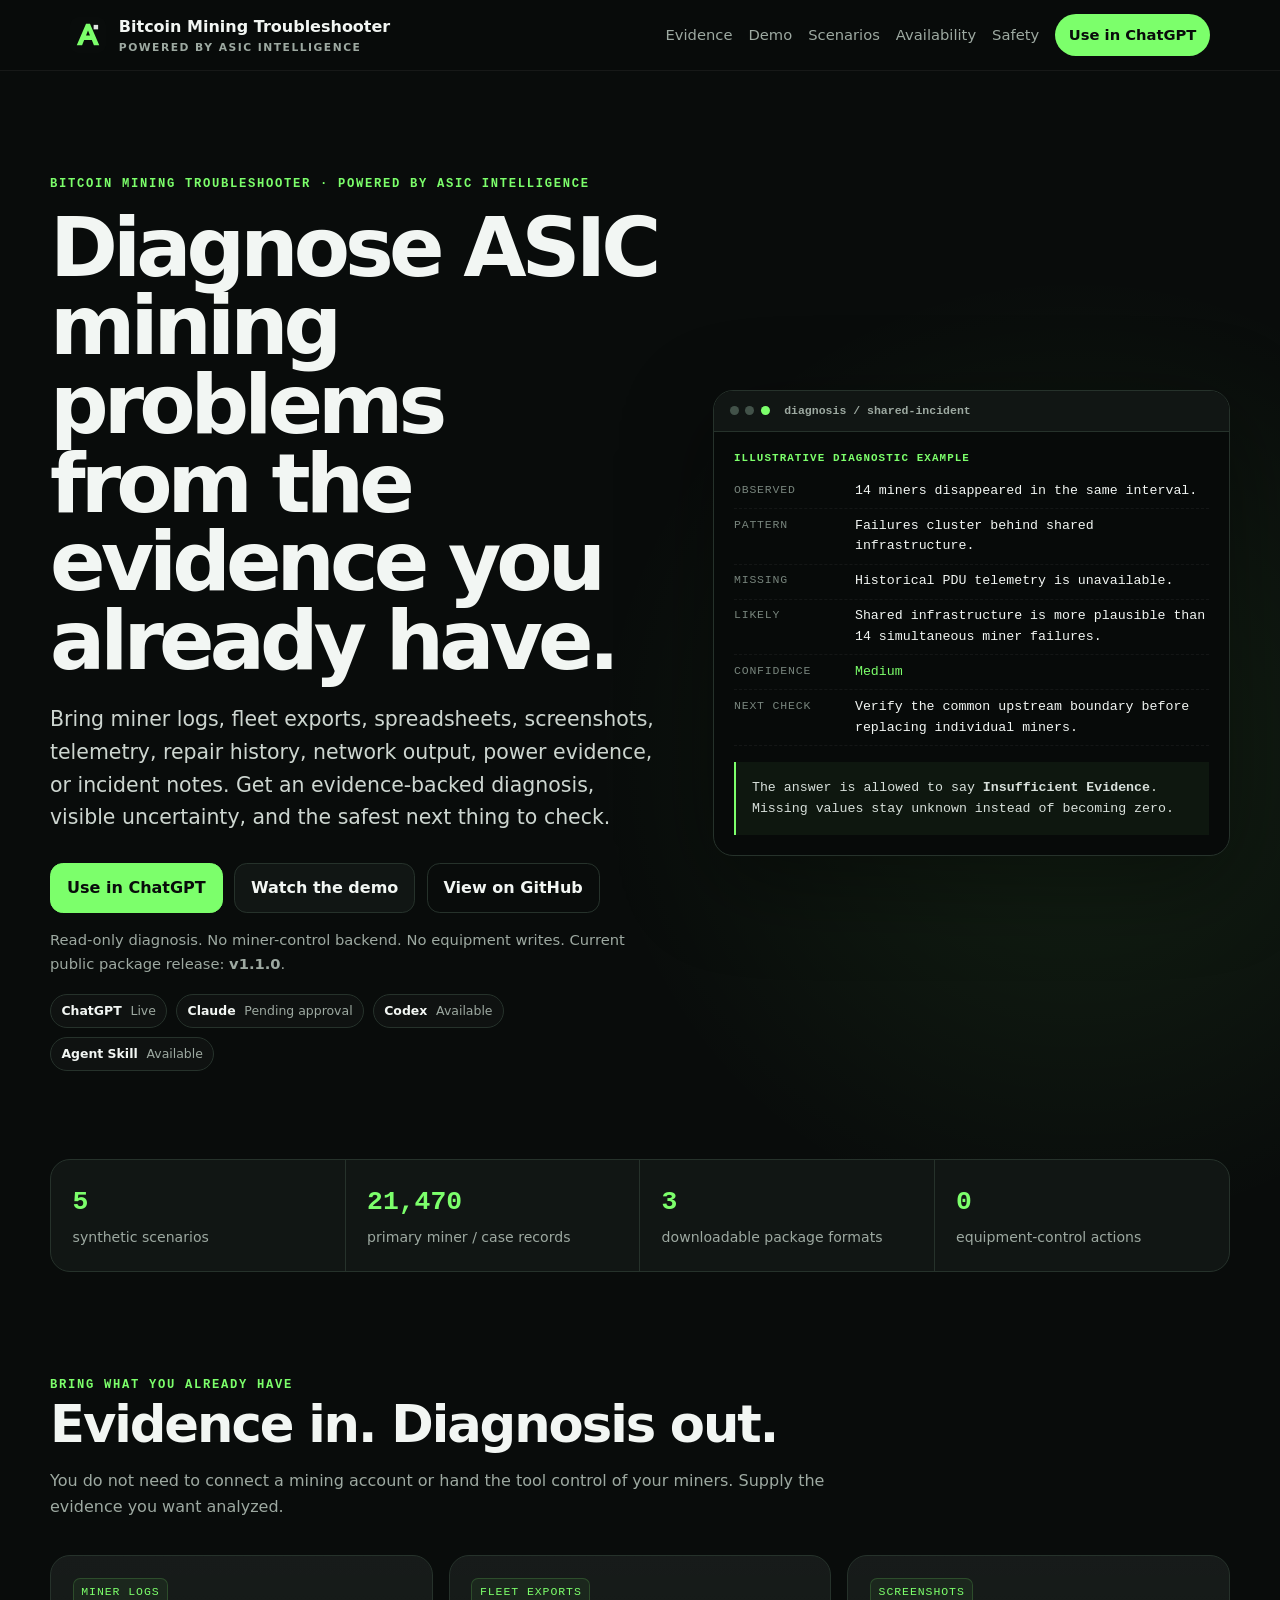
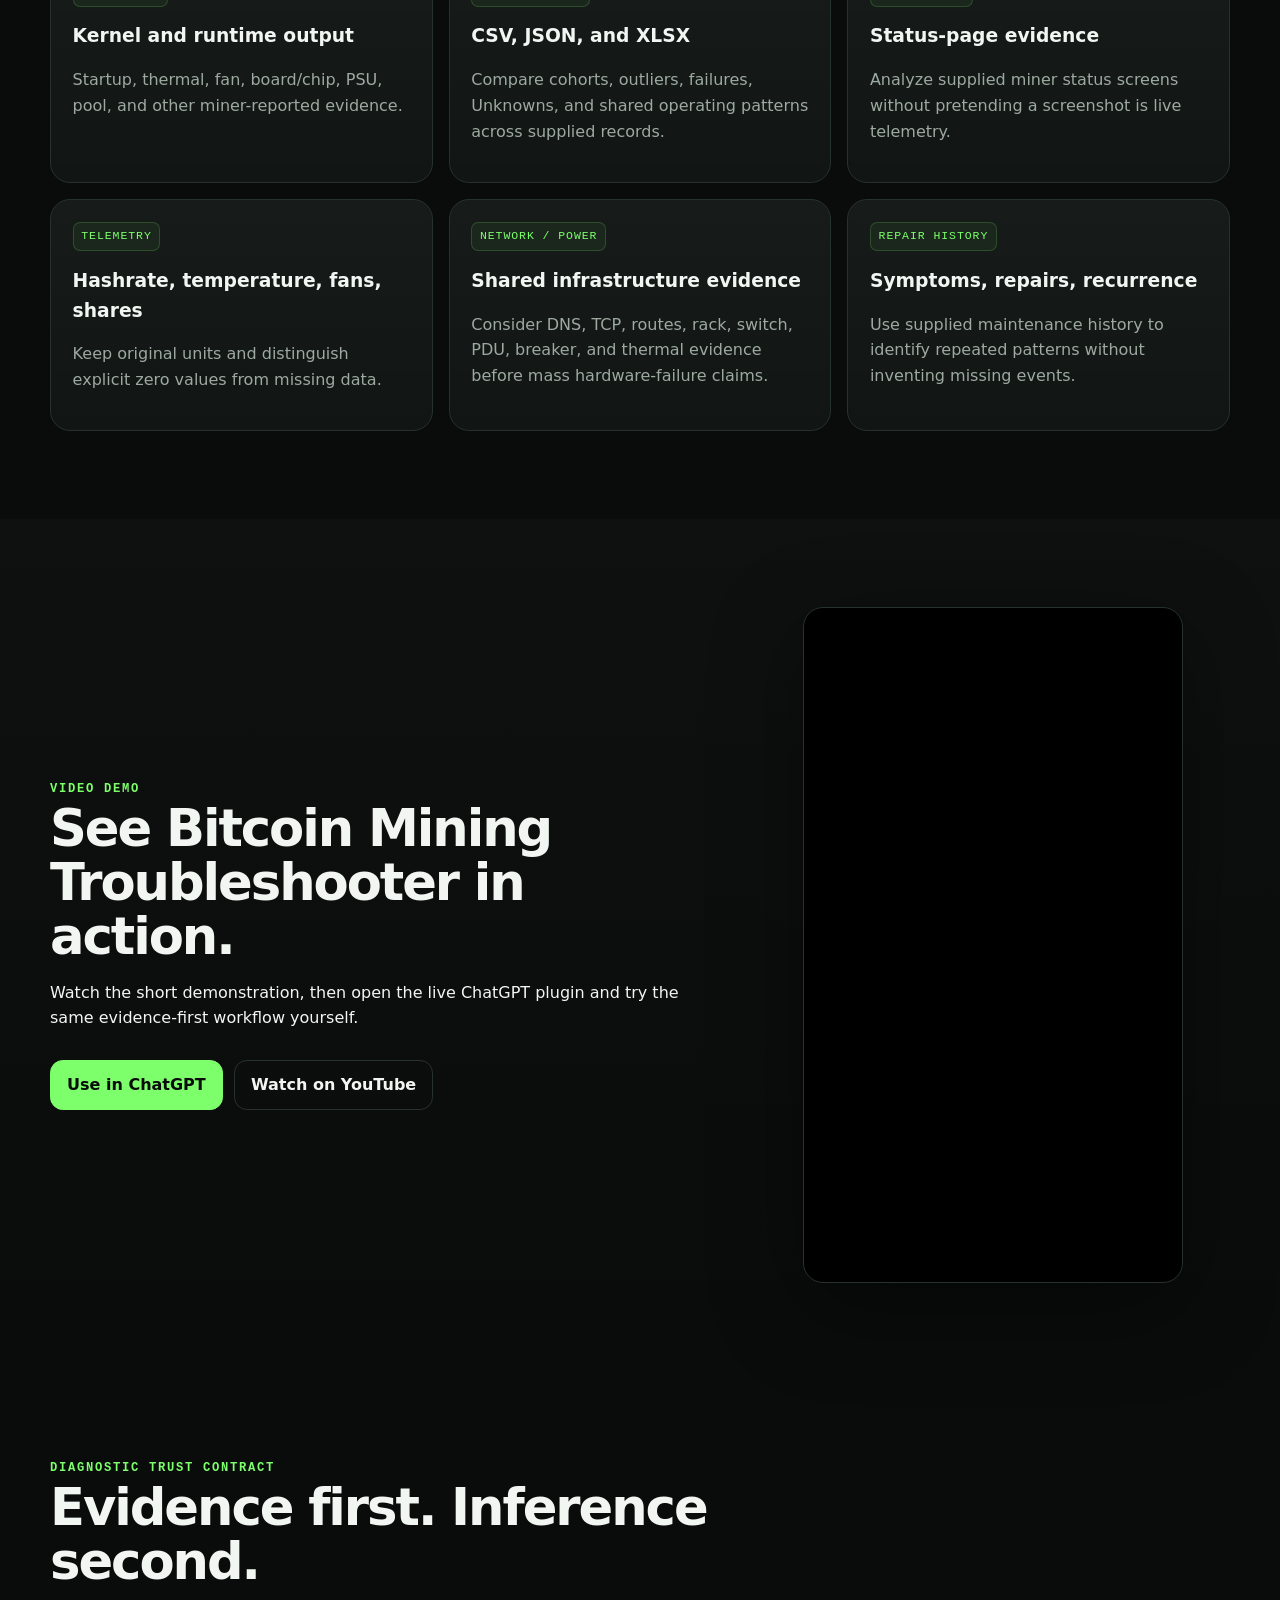
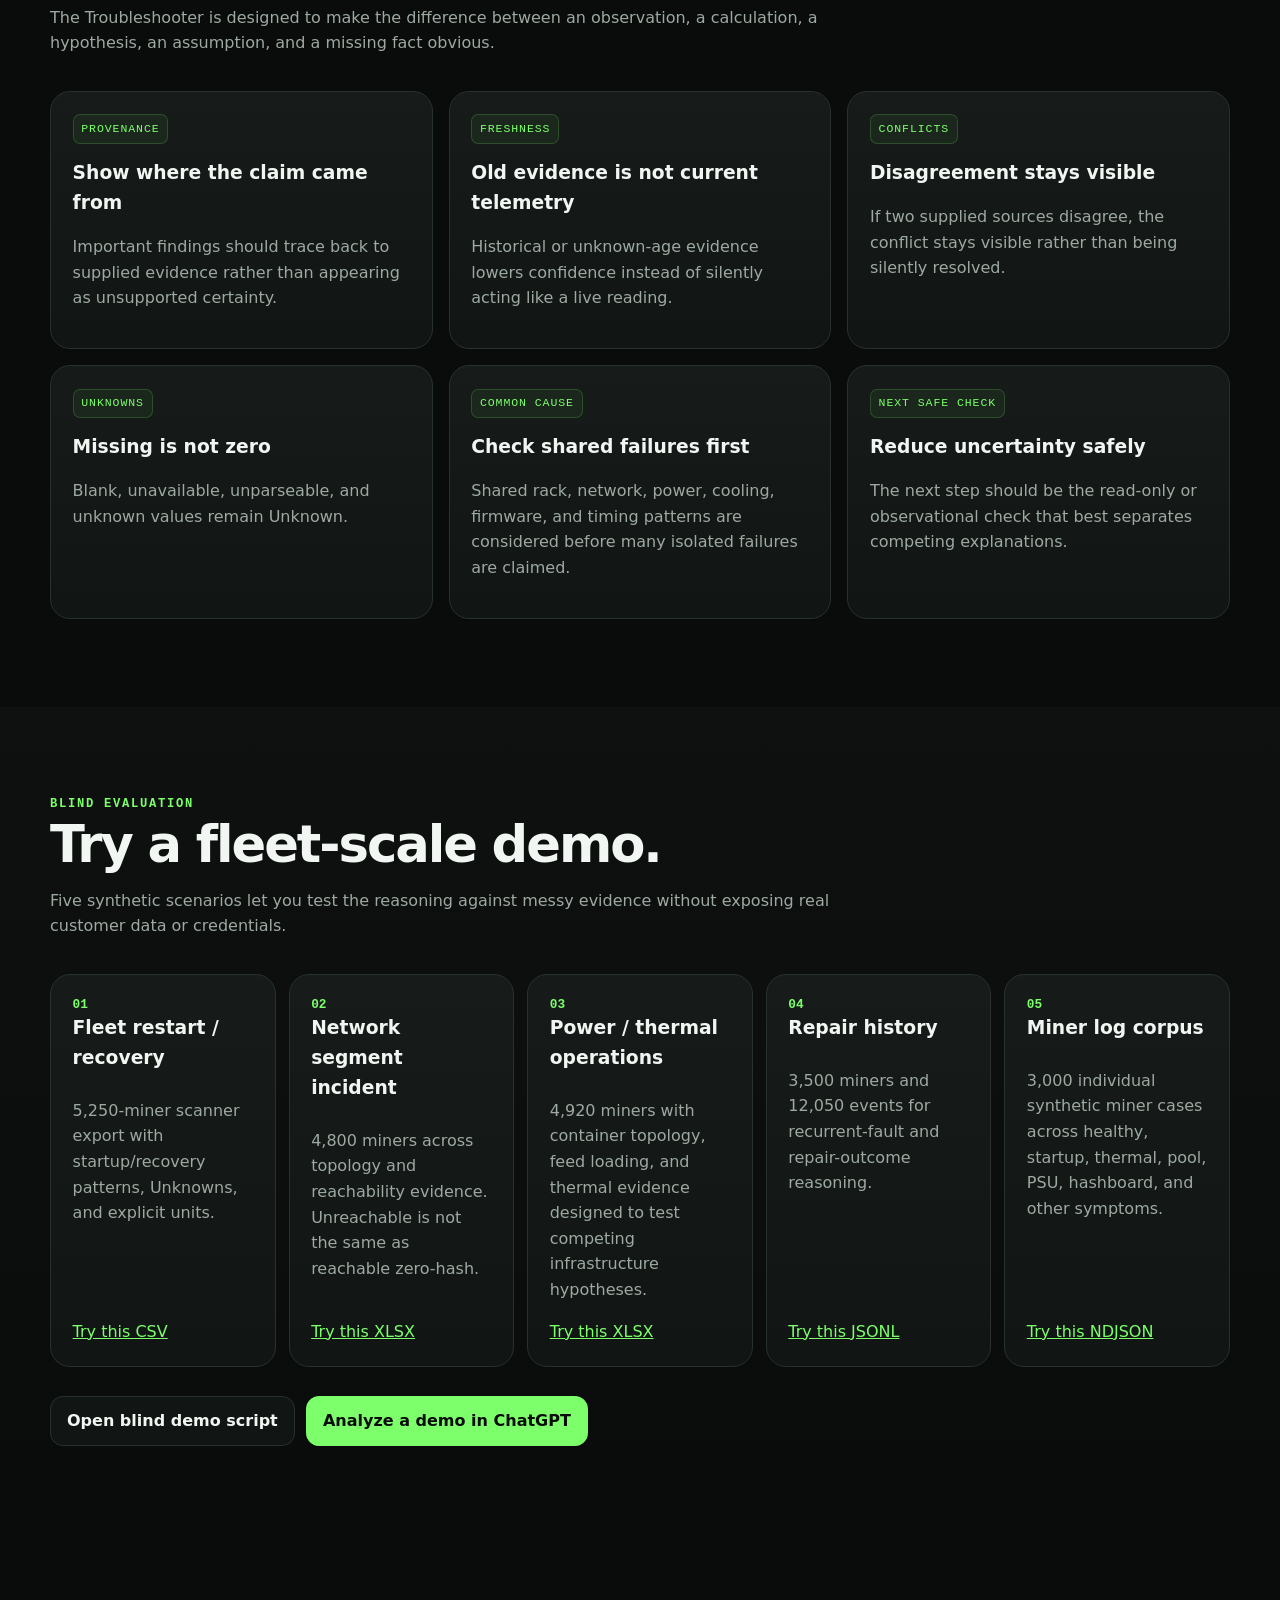
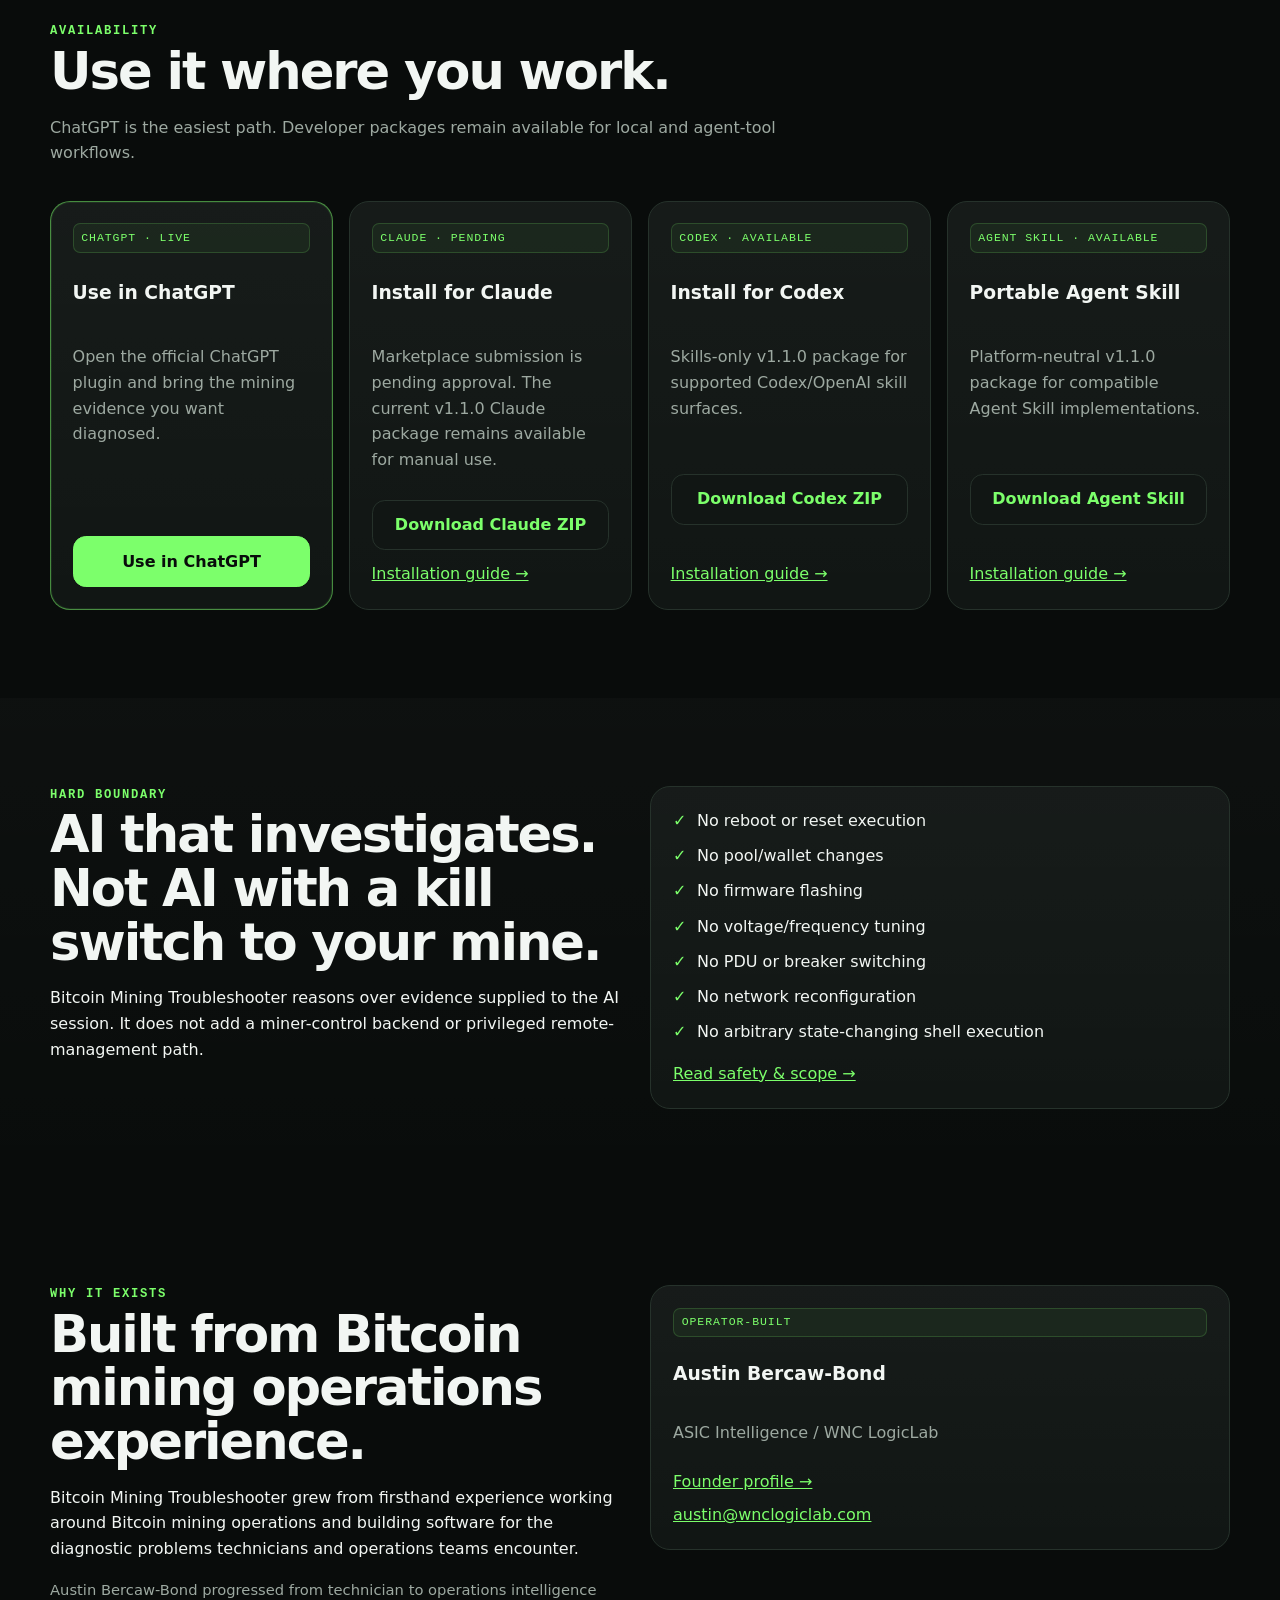
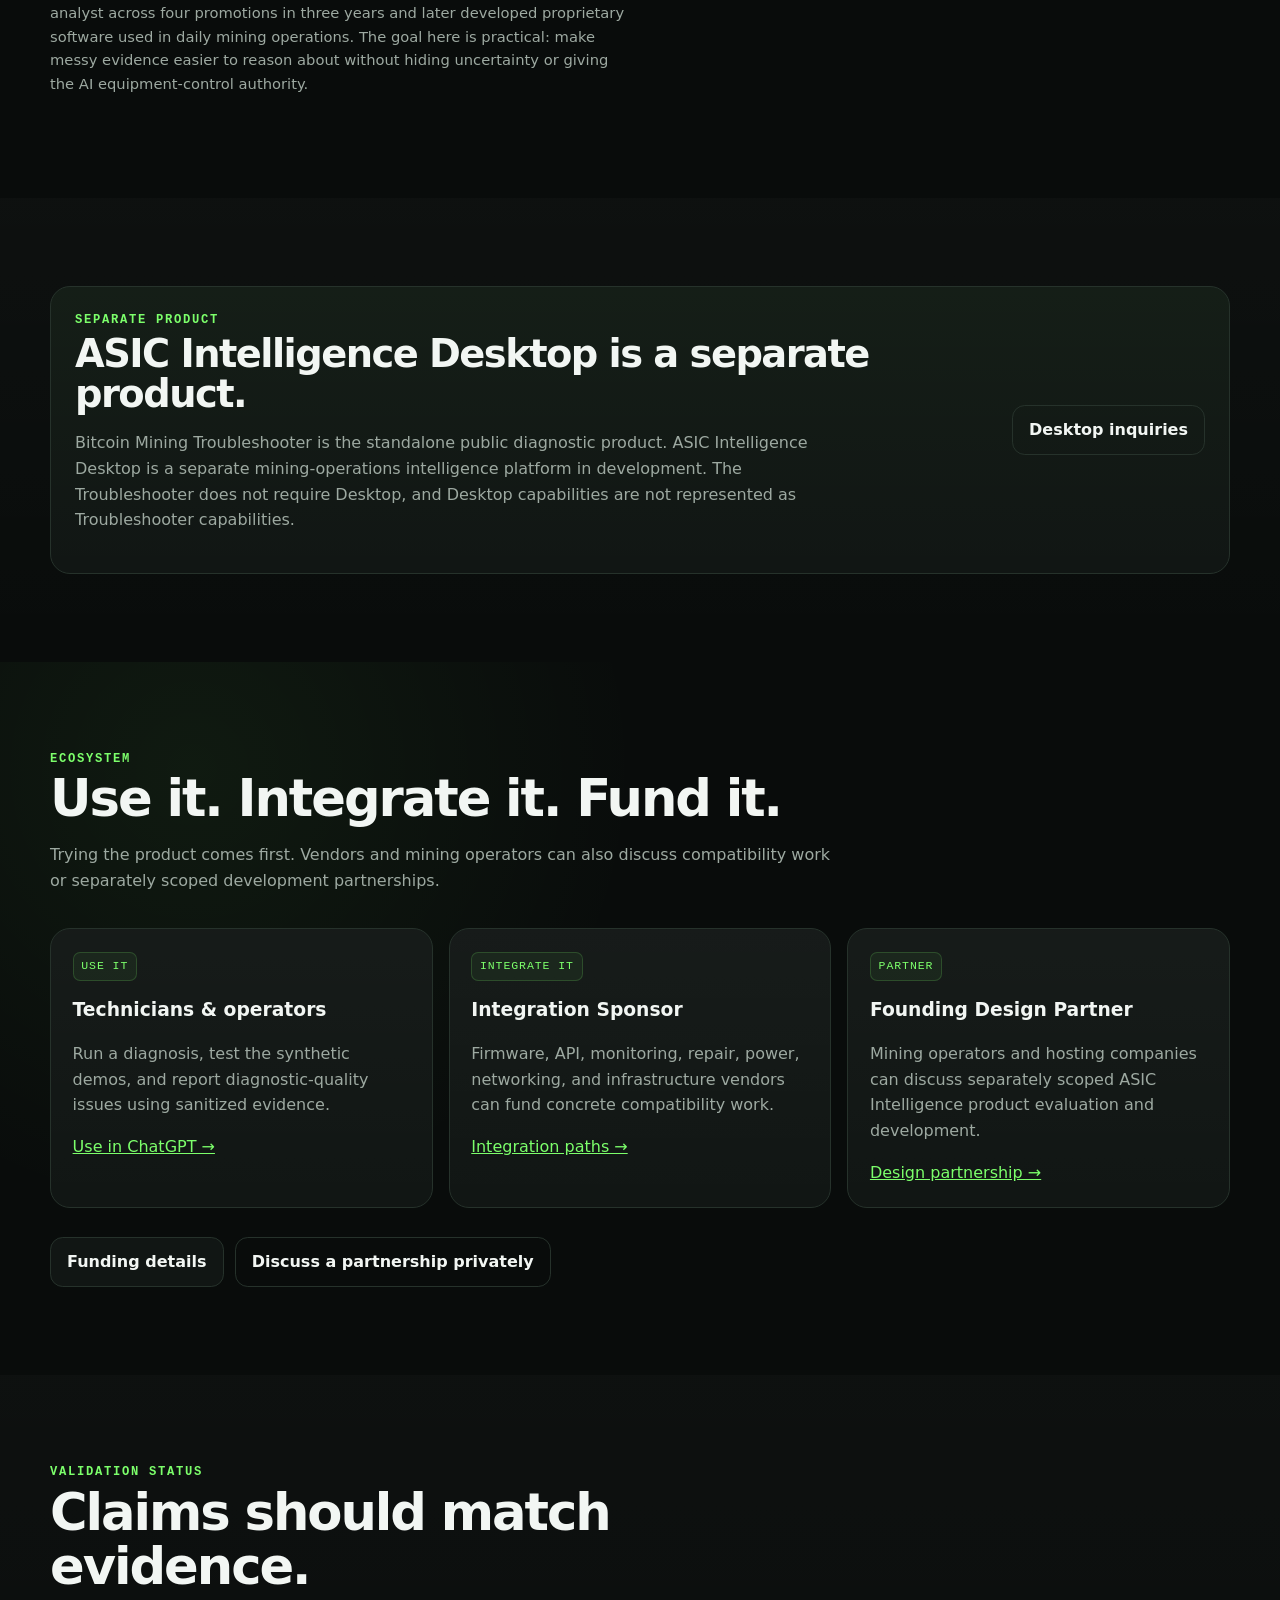
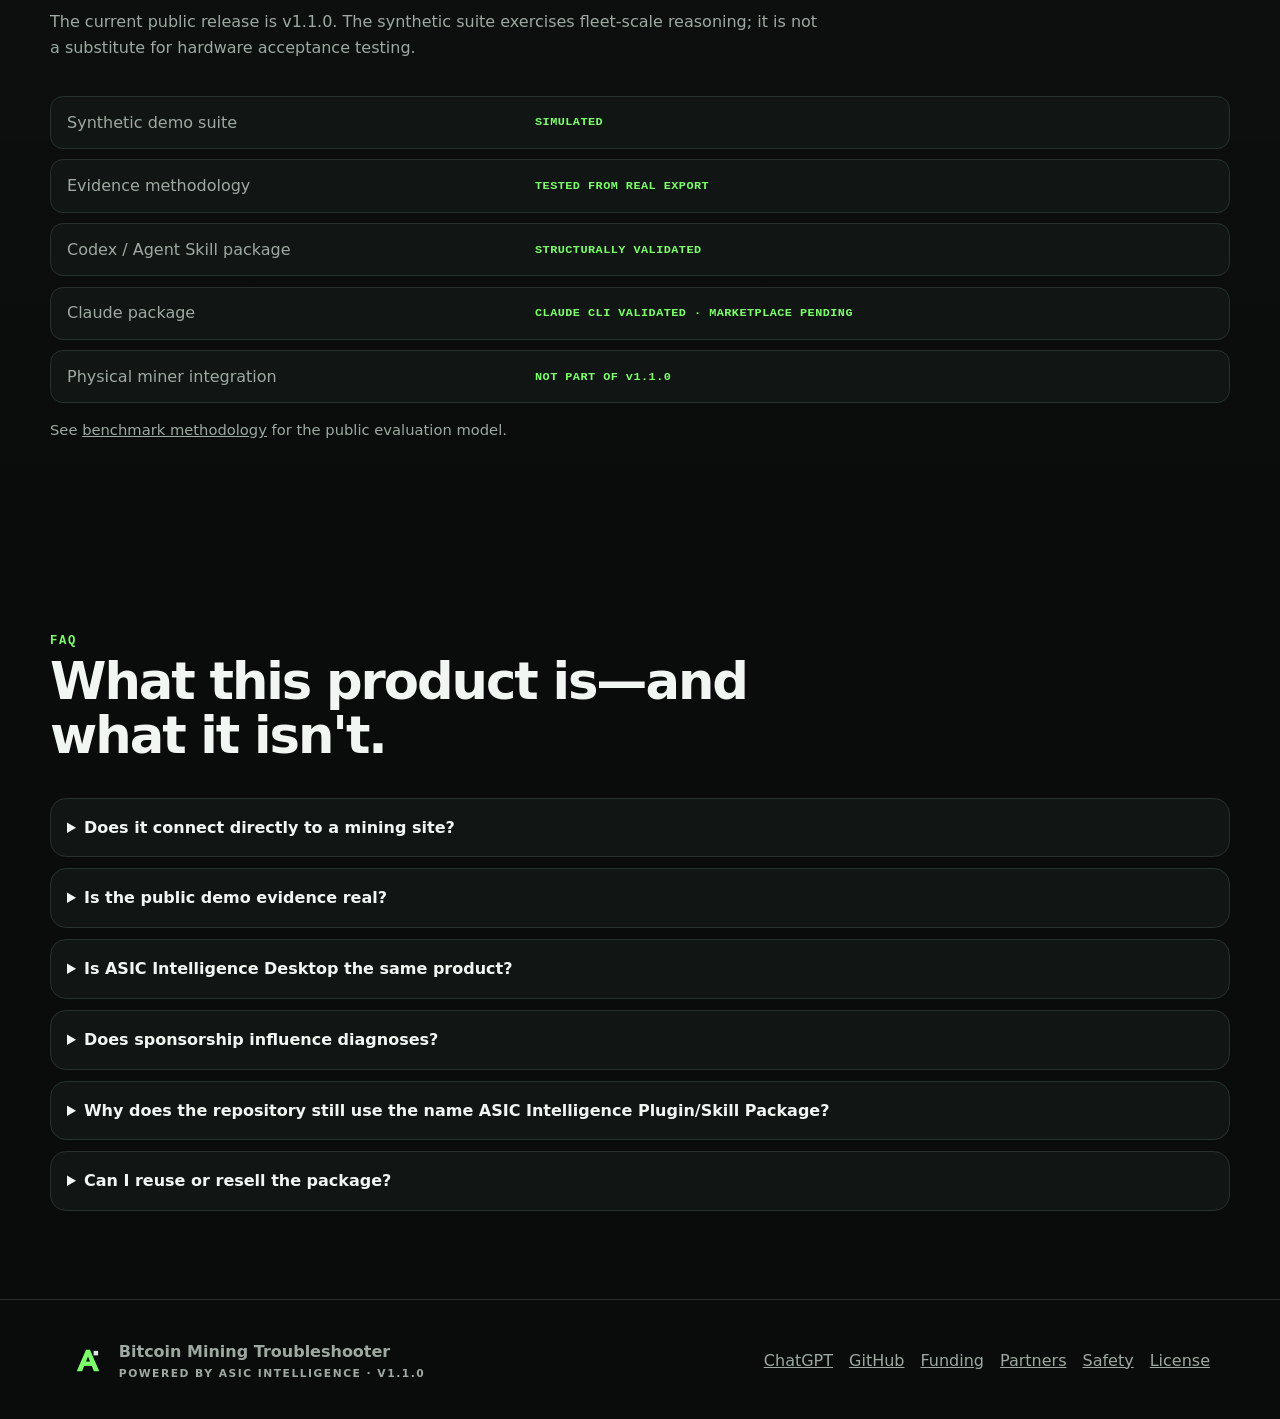
==== commit 310d2e15: "fix(site): use verified founder profile and public Desktop contact" ====
--- a/docs/index.html
+++ b/docs/index.html
@@ -128,9 +128,9 @@
 
   <section class="section alt" id="safety"><div class="container split"><div><div class="eyebrow">Hard boundary</div><h2>AI that investigates. Not AI with a kill switch to your mine.</h2><p>Bitcoin Mining Troubleshooter reasons over evidence supplied to the AI session. It does not add a miner-control backend or privileged remote-management path.</p></div><div class="card"><ul class="checks"><li>No reboot or reset execution</li><li>No pool/wallet changes</li><li>No firmware flashing</li><li>No voltage/frequency tuning</li><li>No PDU or breaker switching</li><li>No network reconfiguration</li><li>No arbitrary state-changing shell execution</li></ul><a href="safety.html">Read safety & scope →</a></div></div></section>
 
-  <section class="section" id="founder"><div class="container split"><div><div class="eyebrow">Why it exists</div><h2>Built from Bitcoin mining operations experience.</h2><p>Bitcoin Mining Troubleshooter grew from firsthand experience working around Bitcoin mining operations and building software for the diagnostic problems technicians and operations teams encounter.</p><p class="muted">The goal is practical: make messy operational evidence easier to reason about without hiding uncertainty or giving the AI equipment-control authority.</p></div><div class="card founder-card"><span class="tag">OPERATOR-BUILT</span><h3>Austin Bercaw-Bond</h3><p>ASIC Intelligence / WNC LogicLab</p><a href="https://www.linkedin.com/in/austin-bercaw-bond/" data-track="founder_profile_click" data-placement="founder">Founder profile →</a><a href="mailto:austin@wnclogiclab.com">austin@wnclogiclab.com</a></div></div></section>
+  <section class="section" id="founder"><div class="container split"><div><div class="eyebrow">Why it exists</div><h2>Built from Bitcoin mining operations experience.</h2><p>Bitcoin Mining Troubleshooter grew from firsthand experience working around Bitcoin mining operations and building software for the diagnostic problems technicians and operations teams encounter.</p><p class="muted">Austin Bercaw-Bond progressed from technician to operations intelligence analyst across four promotions in three years and later developed proprietary software used in daily mining operations. The goal here is practical: make messy evidence easier to reason about without hiding uncertainty or giving the AI equipment-control authority.</p></div><div class="card founder-card"><span class="tag">OPERATOR-BUILT</span><h3>Austin Bercaw-Bond</h3><p>ASIC Intelligence / WNC LogicLab</p><a href="https://www.linkedin.com/in/austinbercaw" data-track="founder_profile_click" data-placement="founder">Founder profile →</a><a href="mailto:austin@wnclogiclab.com">austin@wnclogiclab.com</a></div></div></section>
 
-  <section class="section alt" id="desktop"><div class="container"><div class="desktop-note"><div><div class="eyebrow">Separate product</div><h2>ASIC Intelligence Desktop is a separate product.</h2><p>Bitcoin Mining Troubleshooter is the standalone public diagnostic product. ASIC Intelligence Desktop is a separate mining-operations intelligence platform in development. The Troubleshooter does not require Desktop, and Desktop capabilities are not represented as Troubleshooter capabilities.</p></div><a class="button ghost" href="https://github.com/KurtusCobain/ASIC-Intelligence" data-track="desktop_interest_click" data-placement="desktop">Desktop updates</a></div></div></section>
+  <section class="section alt" id="desktop"><div class="container"><div class="desktop-note"><div><div class="eyebrow">Separate product</div><h2>ASIC Intelligence Desktop is a separate product.</h2><p>Bitcoin Mining Troubleshooter is the standalone public diagnostic product. ASIC Intelligence Desktop is a separate mining-operations intelligence platform in development. The Troubleshooter does not require Desktop, and Desktop capabilities are not represented as Troubleshooter capabilities.</p></div><a class="button ghost" href="mailto:austin@wnclogiclab.com?subject=ASIC%20Intelligence%20Desktop" data-track="desktop_interest_click" data-placement="desktop">Desktop inquiries</a></div></div></section>
 
   <section class="section funding" id="funding"><div class="container"><div class="section-heading"><div class="eyebrow">Ecosystem</div><h2>Use it. Integrate it. Fund it.</h2><p>Trying the product comes first. Vendors and mining operators can also discuss compatibility work or separately scoped development partnerships.</p></div><div class="grid-3">
     <article class="card"><span class="tag">USE IT</span><h3>Technicians & operators</h3><p>Run a diagnosis, test the synthetic demos, and report diagnostic-quality issues using sanitized evidence.</p><a href="https://chatgpt.com/plugins/plugins_6a90d9a9a63c81919cf452b0c4dcb665" data-track="chatgpt_plugin_click" data-placement="ecosystem">Use in ChatGPT →</a></article>
--- a/docs/styles.css
+++ b/docs/styles.css
@@ -1 +1,7 @@
-:root{--bg:#090C0B;--surface:#111614;--surface2:#151C18;--green:#7CFF6B;--text:#F2F6F3;--muted:#9DA9A1;--line:#26322B;--max:1180px;--radius:20px}*{box-sizing:border-box}html{scroll-behavior:smooth}body{margin:0;min-width:320px;background:radial-gradient(circle at 84% 8%,rgba(124,255,107,.09),transparent 30rem),var(--bg);color:var(--text);font-family:Inter,ui-sans-serif,system-ui,-apple-system,"Segoe UI",sans-serif;line-height:1.6}a{color:inherit}code,.eyebrow,.label,.tag,.stats strong,.badge-row span{font-family:"IBM Plex Mono","SFMono-Regular",Consolas,monospace}.skip-link{position:fixed;left:1rem;top:-5rem;background:var(--text);color:var(--bg);padding:.7rem 1rem;border-radius:.6rem;z-index:200}.skip-link:focus{top:1rem}.site-header{position:sticky;top:0;z-index:100;background:rgba(9,12,11,.86);backdrop-filter:blur(18px);border-bottom:1px solid rgba(255,255,255,.06)}.header-inner,.footer-inner{max-width:var(--max);margin:auto;padding:.85rem 1.25rem;display:flex;align-items:center;justify-content:space-between;gap:1rem}.brand,.footer-inner>div{display:flex;align-items:center;gap:.8rem;text-decoration:none;font-weight:800}.brand img,.footer-inner img{width:36px;height:36px}.brand small,.footer-inner small{display:block;color:var(--muted);font-size:.67rem;letter-spacing:.14em;text-transform:uppercase}.nav{display:flex;align-items:center;gap:1rem}.nav a{text-decoration:none;color:var(--muted);font-size:.92rem}.nav a:hover{color:var(--text)}.nav-cta{background:var(--green)!important;color:var(--bg)!important;padding:.55rem .85rem;border-radius:999px;font-weight:800}.menu-button{display:none;background:none;color:var(--text);border:1px solid var(--line);border-radius:.7rem;padding:.5rem .7rem}.hero,.section{padding:5.5rem 1.25rem}.hero{padding-top:6.5rem}.hero-grid,.container{max-width:var(--max);margin:auto}.hero-grid{display:grid;grid-template-columns:1.08fr .92fr;gap:3.5rem;align-items:center}.eyebrow{color:var(--green);font-size:.76rem;font-weight:800;letter-spacing:.14em;text-transform:uppercase}h1{font-size:clamp(3rem,6.4vw,6rem);line-height:.96;letter-spacing:-.06em;margin:.9rem 0 1.4rem;max-width:11ch}h2{font-size:clamp(2rem,4vw,3.4rem);line-height:1.05;letter-spacing:-.04em;margin:.2rem 0 1rem}h3{margin:.1rem 0 .55rem;font-size:1.17rem}.lead{font-size:clamp(1.06rem,1.8vw,1.28rem);color:#CDD6D0;max-width:720px}.hero-actions,.button-row{display:flex;gap:.7rem;flex-wrap:wrap;margin-top:1.8rem}.button{display:inline-flex;align-items:center;justify-content:center;min-height:46px;padding:.72rem 1rem;border-radius:.8rem;border:1px solid var(--line);text-decoration:none;font-weight:800;background:var(--surface)}.button.primary{background:var(--green);border-color:var(--green);color:var(--bg)}.button.ghost{background:transparent}.hero-note,.muted{color:var(--muted);font-size:.92rem}.terminal{background:#070A09;border:1px solid var(--line);border-radius:var(--radius);overflow:hidden;box-shadow:0 25px 90px rgba(0,0,0,.4)}.terminal-bar{padding:.85rem 1rem;background:var(--surface);border-bottom:1px solid var(--line);display:flex;gap:.4rem;align-items:center;color:var(--muted);font:700 .72rem monospace}.terminal-bar span{width:9px;height:9px;border-radius:99px;background:#425249}.terminal-bar span:nth-child(3){background:var(--green)}.terminal-bar b{margin-left:.5rem}.terminal-body{padding:1.25rem;font:500 .83rem/1.55 "IBM Plex Mono",Consolas,monospace}.line{display:grid;grid-template-columns:105px 1fr;gap:1rem;padding:.42rem 0;border-bottom:1px dashed rgba(255,255,255,.05)}.label{color:#77847C;font-size:.72rem;letter-spacing:.07em}.green{color:var(--green)}.callout{margin-top:1rem;padding:1rem;border-left:2px solid var(--green);background:rgba(124,255,107,.055);color:#D8E0DB}.stats{max-width:var(--max);margin:0 auto 1rem;display:grid;grid-template-columns:repeat(4,1fr);background:var(--surface);border:1px solid var(--line);border-radius:var(--radius);overflow:hidden}.stats div{padding:1.35rem;border-right:1px solid var(--line)}.stats div:last-child{border:0}.stats strong{display:block;color:var(--green);font-size:1.65rem}.stats span{color:var(--muted);font-size:.88rem}.section-heading{max-width:780px;margin-bottom:2.2rem}.section-heading p,.card p,.privacy-note{color:var(--muted)}.alt{background:linear-gradient(180deg,rgba(255,255,255,.018),transparent)}.grid-3{display:grid;grid-template-columns:repeat(3,1fr);gap:1rem}.card{background:linear-gradient(180deg,rgba(255,255,255,.025),transparent),var(--surface);border:1px solid var(--line);border-radius:var(--radius);padding:1.35rem}.tag{display:inline-block;color:var(--green);font-size:.72rem;letter-spacing:.08em;border:1px solid rgba(124,255,107,.18);background:rgba(124,255,107,.055);padding:.28rem .48rem;border-radius:.45rem;margin-bottom:.8rem}.demo-grid{display:grid;grid-template-columns:repeat(5,1fr);gap:.8rem}.demo{display:flex;flex-direction:column;min-height:260px}.demo>b{color:var(--green);font:800 .8rem monospace}.demo a,.install>a:not(.button),.card>a{margin-top:auto;color:var(--green)}.install{display:flex;flex-direction:column;gap:.7rem}.split{display:grid;grid-template-columns:1fr 1fr;gap:1.3rem;align-items:start}.checks{list-style:none;padding:0;margin:0 0 1rem;display:grid;gap:.6rem}.checks li{padding-left:1.5rem;position:relative}.checks li:before{content:"✓";position:absolute;left:0;color:var(--green);font-weight:900}.flow{display:grid;grid-template-columns:repeat(5,1fr);gap:.7rem}.flow>div{border:1px solid var(--line);background:var(--surface);border-radius:1rem;padding:1rem;min-height:130px}.flow b{display:block;color:var(--green);font:800 .8rem monospace;margin-bottom:.6rem}.flow span{color:var(--muted);font-size:.9rem}.privacy-note{border-left:2px solid var(--green);padding:1rem;margin-top:1rem;background:rgba(124,255,107,.04)}.funding{background:radial-gradient(circle at 15% 15%,rgba(124,255,107,.06),transparent 28rem)}.badge-row{display:flex;gap:.6rem;flex-wrap:wrap}.badge-row span{border:1px solid var(--line);background:var(--surface);padding:.45rem .6rem;border-radius:.55rem;color:#CCD7CF;font-size:.74rem}.faq{display:grid;gap:.7rem}.faq details{background:var(--surface);border:1px solid var(--line);border-radius:1rem;padding:1rem}.faq summary{cursor:pointer;font-weight:800}.faq p{color:var(--muted)}footer{border-top:1px solid var(--line);padding:1.6rem 0;color:var(--muted)}footer nav{display:flex;gap:1rem;flex-wrap:wrap}footer nav a{color:var(--muted)}@media(max-width:980px){.hero-grid,.split{grid-template-columns:1fr}.grid-3{grid-template-columns:1fr 1fr}.demo-grid{grid-template-columns:1fr 1fr}.flow{grid-template-columns:1fr}.stats{grid-template-columns:1fr 1fr}.stats div:nth-child(2){border-right:0}.stats div:nth-child(-n+2){border-bottom:1px solid var(--line)}}@media(max-width:680px){.hero,.section{padding:4rem 1rem}.header-inner{padding:.7rem 1rem}.menu-button{display:block}.nav{display:none;position:absolute;top:64px;left:.75rem;right:.75rem;flex-direction:column;align-items:stretch;background:var(--surface);border:1px solid var(--line);border-radius:1rem;padding:.8rem}.nav.open{display:flex}.grid-3,.demo-grid,.stats{grid-template-columns:1fr}.stats div{border-right:0;border-bottom:1px solid var(--line)}.line{grid-template-columns:1fr;gap:.15rem}.footer-inner{align-items:flex-start;flex-direction:column}}@media(prefers-reduced-motion:reduce){html{scroll-behavior:auto}}.terminal-caption{color:var(--green);font:800 .68rem "IBM Plex Mono",Consolas,monospace;letter-spacing:.1em;text-transform:uppercase;margin-bottom:.65rem}.validation-grid{display:grid;gap:.65rem}.validation-grid>div{display:grid;grid-template-columns:minmax(190px,1fr) 1.5fr;gap:1rem;align-items:center;border:1px solid var(--line);background:var(--surface);border-radius:.8rem;padding:.8rem 1rem}.validation-grid span{color:var(--muted)}.validation-grid b{color:var(--green);font:800 .74rem "IBM Plex Mono",Consolas,monospace;letter-spacing:.04em}@media(max-width:680px){.validation-grid>div{grid-template-columns:1fr;gap:.25rem}}+:root{--bg:#090C0B;--surface:#111614;--surface2:#151C18;--green:#7CFF6B;--text:#F2F6F3;--muted:#9DA9A1;--line:#26322B;--max:1180px;--radius:20px}*{box-sizing:border-box}html{scroll-behavior:smooth}body{margin:0;min-width:320px;background:radial-gradient(circle at 84% 8%,rgba(124,255,107,.09),transparent 30rem),var(--bg);color:var(--text);font-family:Inter,ui-sans-serif,system-ui,-apple-system,"Segoe UI",sans-serif;line-height:1.6}a{color:inherit}code,.eyebrow,.label,.tag,.stats strong,.badge-row span{font-family:"IBM Plex Mono","SFMono-Regular",Consolas,monospace}.skip-link{position:fixed;left:1rem;top:-5rem;background:var(--text);color:var(--bg);padding:.7rem 1rem;border-radius:.6rem;z-index:200}.skip-link:focus{top:1rem}.site-header{position:sticky;top:0;z-index:100;background:rgba(9,12,11,.86);backdrop-filter:blur(18px);border-bottom:1px solid rgba(255,255,255,.06)}.header-inner,.footer-inner{max-width:var(--max);margin:auto;padding:.85rem 1.25rem;display:flex;align-items:center;justify-content:space-between;gap:1rem}.brand,.footer-inner>div{display:flex;align-items:center;gap:.8rem;text-decoration:none;font-weight:800}.brand img,.footer-inner img{width:36px;height:36px}.brand small,.footer-inner small{display:block;color:var(--muted);font-size:.67rem;letter-spacing:.14em;text-transform:uppercase}.nav{display:flex;align-items:center;gap:1rem}.nav a{text-decoration:none;color:var(--muted);font-size:.92rem}.nav a:hover{color:var(--text)}.nav-cta{background:var(--green)!important;color:var(--bg)!important;padding:.55rem .85rem;border-radius:999px;font-weight:800}.menu-button{display:none;background:none;color:var(--text);border:1px solid var(--line);border-radius:.7rem;padding:.5rem .7rem}.hero,.section{padding:5.5rem 1.25rem}.hero{padding-top:6.5rem}.hero-grid,.container{max-width:var(--max);margin:auto}.hero-grid{display:grid;grid-template-columns:1.08fr .92fr;gap:3.5rem;align-items:center}.eyebrow{color:var(--green);font-size:.76rem;font-weight:800;letter-spacing:.14em;text-transform:uppercase}h1{font-size:clamp(3rem,6.4vw,6rem);line-height:.96;letter-spacing:-.06em;margin:.9rem 0 1.4rem;max-width:11ch}h2{font-size:clamp(2rem,4vw,3.4rem);line-height:1.05;letter-spacing:-.04em;margin:.2rem 0 1rem}h3{margin:.1rem 0 .55rem;font-size:1.17rem}.lead{font-size:clamp(1.06rem,1.8vw,1.28rem);color:#CDD6D0;max-width:720px}.hero-actions,.button-row{display:flex;gap:.7rem;flex-wrap:wrap;margin-top:1.8rem}.button{display:inline-flex;align-items:center;justify-content:center;min-height:46px;padding:.72rem 1rem;border-radius:.8rem;border:1px solid var(--line);text-decoration:none;font-weight:800;background:var(--surface)}.button.primary{background:var(--green);border-color:var(--green);color:var(--bg)}.button.ghost{background:transparent}.hero-note,.muted{color:var(--muted);font-size:.92rem}.terminal{background:#070A09;border:1px solid var(--line);border-radius:var(--radius);overflow:hidden;box-shadow:0 25px 90px rgba(0,0,0,.4)}.terminal-bar{padding:.85rem 1rem;background:var(--surface);border-bottom:1px solid var(--line);display:flex;gap:.4rem;align-items:center;color:var(--muted);font:700 .72rem monospace}.terminal-bar span{width:9px;height:9px;border-radius:99px;background:#425249}.terminal-bar span:nth-child(3){background:var(--green)}.terminal-bar b{margin-left:.5rem}.terminal-body{padding:1.25rem;font:500 .83rem/1.55 "IBM Plex Mono",Consolas,monospace}.line{display:grid;grid-template-columns:105px 1fr;gap:1rem;padding:.42rem 0;border-bottom:1px dashed rgba(255,255,255,.05)}.label{color:#77847C;font-size:.72rem;letter-spacing:.07em}.green{color:var(--green)}.callout{margin-top:1rem;padding:1rem;border-left:2px solid var(--green);background:rgba(124,255,107,.055);color:#D8E0DB}.stats{max-width:var(--max);margin:0 auto 1rem;display:grid;grid-template-columns:repeat(4,1fr);background:var(--surface);border:1px solid var(--line);border-radius:var(--radius);overflow:hidden}.stats div{padding:1.35rem;border-right:1px solid var(--line)}.stats div:last-child{border:0}.stats strong{display:block;color:var(--green);font-size:1.65rem}.stats span{color:var(--muted);font-size:.88rem}.section-heading{max-width:780px;margin-bottom:2.2rem}.section-heading p,.card p,.privacy-note{color:var(--muted)}.alt{background:linear-gradient(180deg,rgba(255,255,255,.018),transparent)}.grid-3{display:grid;grid-template-columns:repeat(3,1fr);gap:1rem}.card{background:linear-gradient(180deg,rgba(255,255,255,.025),transparent),var(--surface);border:1px solid var(--line);border-radius:var(--radius);padding:1.35rem}.tag{display:inline-block;color:var(--green);font-size:.72rem;letter-spacing:.08em;border:1px solid rgba(124,255,107,.18);background:rgba(124,255,107,.055);padding:.28rem .48rem;border-radius:.45rem;margin-bottom:.8rem}.demo-grid{display:grid;grid-template-columns:repeat(5,1fr);gap:.8rem}.demo{display:flex;flex-direction:column;min-height:260px}.demo>b{color:var(--green);font:800 .8rem monospace}.demo a,.install>a:not(.button),.card>a{margin-top:auto;color:var(--green)}.install{display:flex;flex-direction:column;gap:.7rem}.split{display:grid;grid-template-columns:1fr 1fr;gap:1.3rem;align-items:start}.checks{list-style:none;padding:0;margin:0 0 1rem;display:grid;gap:.6rem}.checks li{padding-left:1.5rem;position:relative}.checks li:before{content:"✓";position:absolute;left:0;color:var(--green);font-weight:900}.flow{display:grid;grid-template-columns:repeat(5,1fr);gap:.7rem}.flow>div{border:1px solid var(--line);background:var(--surface);border-radius:1rem;padding:1rem;min-height:130px}.flow b{display:block;color:var(--green);font:800 .8rem monospace;margin-bottom:.6rem}.flow span{color:var(--muted);font-size:.9rem}.privacy-note{border-left:2px solid var(--green);padding:1rem;margin-top:1rem;background:rgba(124,255,107,.04)}.funding{background:radial-gradient(circle at 15% 15%,rgba(124,255,107,.06),transparent 28rem)}.badge-row{display:flex;gap:.6rem;flex-wrap:wrap}.badge-row span{border:1px solid var(--line);background:var(--surface);padding:.45rem .6rem;border-radius:.55rem;color:#CCD7CF;font-size:.74rem}.faq{display:grid;gap:.7rem}.faq details{background:var(--surface);border:1px solid var(--line);border-radius:1rem;padding:1rem}.faq summary{cursor:pointer;font-weight:800}.faq p{color:var(--muted)}footer{border-top:1px solid var(--line);padding:1.6rem 0;color:var(--muted)}footer nav{display:flex;gap:1rem;flex-wrap:wrap}footer nav a{color:var(--muted)}@media(max-width:980px){.hero-grid,.split{grid-template-columns:1fr}.grid-3{grid-template-columns:1fr 1fr}.demo-grid{grid-template-columns:1fr 1fr}.flow{grid-template-columns:1fr}.stats{grid-template-columns:1fr 1fr}.stats div:nth-child(2){border-right:0}.stats div:nth-child(-n+2){border-bottom:1px solid var(--line)}}@media(max-width:680px){.hero,.section{padding:4rem 1rem}.header-inner{padding:.7rem 1rem}.menu-button{display:block}.nav{display:none;position:absolute;top:64px;left:.75rem;right:.75rem;flex-direction:column;align-items:stretch;background:var(--surface);border:1px solid var(--line);border-radius:1rem;padding:.8rem}.nav.open{display:flex}.grid-3,.demo-grid,.stats{grid-template-columns:1fr}.stats div{border-right:0;border-bottom:1px solid var(--line)}.line{grid-template-columns:1fr;gap:.15rem}.footer-inner{align-items:flex-start;flex-direction:column}}@media(prefers-reduced-motion:reduce){html{scroll-behavior:auto}}.terminal-caption{color:var(--green);font:800 .68rem "IBM Plex Mono",Consolas,monospace;letter-spacing:.1em;text-transform:uppercase;margin-bottom:.65rem}.validation-grid{display:grid;gap:.65rem}.validation-grid>div{display:grid;grid-template-columns:minmax(190px,1fr) 1.5fr;gap:1rem;align-items:center;border:1px solid var(--line);background:var(--surface);border-radius:.8rem;padding:.8rem 1rem}.validation-grid span{color:var(--muted)}.validation-grid b{color:var(--green);font:800 .74rem "IBM Plex Mono",Consolas,monospace;letter-spacing:.04em}@media(max-width:680px){.validation-grid>div{grid-template-columns:1fr;gap:.25rem}}
+
+/* Launch v2 additions */
+.availability-strip{display:flex;gap:.55rem;flex-wrap:wrap;margin-top:1.15rem}.availability-strip span{border:1px solid var(--line);background:rgba(255,255,255,.025);border-radius:999px;padding:.38rem .65rem;color:var(--muted);font-size:.78rem}.availability-strip b{color:var(--text);margin-right:.3rem}.evidence-grid .card{min-height:190px}.demo-showcase{display:grid;grid-template-columns:1fr .72fr;gap:3rem;align-items:center}.video-shell{max-width:380px;margin-inline:auto;width:100%;aspect-ratio:9/16;border:1px solid var(--line);border-radius:var(--radius);overflow:hidden;background:#000;box-shadow:0 25px 90px rgba(0,0,0,.38)}.video-shell iframe{width:100%;height:100%;border:0;display:block}.grid-4{display:grid;grid-template-columns:repeat(4,1fr);gap:1rem}.availability-grid .card{min-height:305px}.install.featured{border-color:rgba(124,255,107,.5);box-shadow:inset 0 0 0 1px rgba(124,255,107,.09)}.founder-card{display:flex;flex-direction:column;gap:.45rem}.founder-card a{display:block}.desktop-note{display:grid;grid-template-columns:1fr auto;gap:1.5rem;align-items:center;border:1px solid var(--line);border-radius:var(--radius);padding:1.5rem;background:linear-gradient(180deg,rgba(124,255,107,.035),transparent),var(--surface)}.desktop-note h2{font-size:clamp(1.7rem,3vw,2.55rem)}.desktop-note p{color:var(--muted);max-width:780px}.content-page{max-width:900px;margin:auto}.content-page h1{max-width:14ch}.content-page .lead{max-width:760px}.content-stack{display:grid;gap:1rem}.content-stack section{background:var(--surface);border:1px solid var(--line);border-radius:var(--radius);padding:1.35rem}.content-stack ul{color:var(--muted)}.cta-panel{margin-top:2rem;padding:1.5rem;border:1px solid rgba(124,255,107,.25);border-radius:var(--radius);background:rgba(124,255,107,.045)}.cta-panel p{color:var(--muted)}
+@media(max-width:1080px){.grid-4{grid-template-columns:1fr 1fr}.demo-showcase{grid-template-columns:1fr 1fr}}
+@media(max-width:760px){.demo-showcase,.desktop-note{grid-template-columns:1fr}.video-shell{max-width:320px}.desktop-note .button{justify-self:start}.grid-4{grid-template-columns:1fr}}
+@media(max-width:680px){h1{font-size:clamp(2.65rem,13vw,4rem);max-width:12ch}.availability-strip{display:grid;grid-template-columns:1fr 1fr}.video-shell{max-width:280px}.nav-cta{text-align:center}}
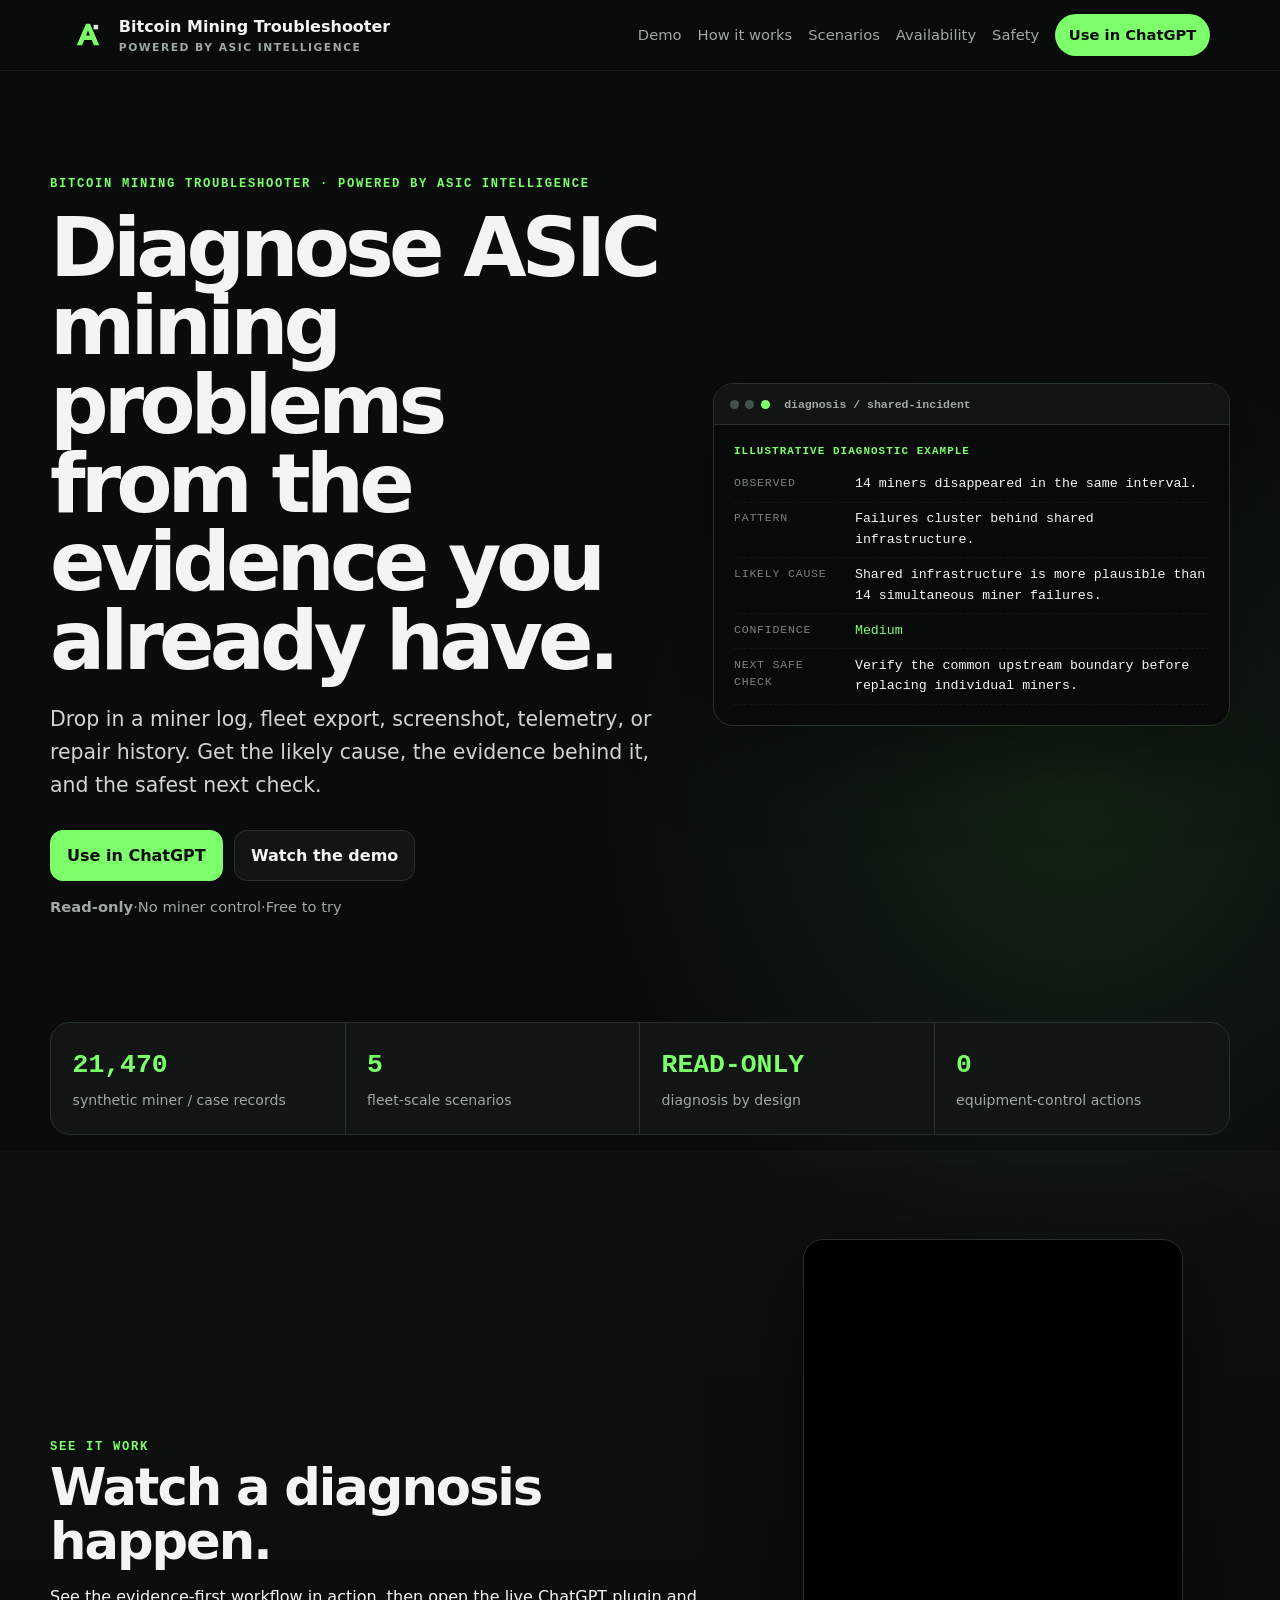
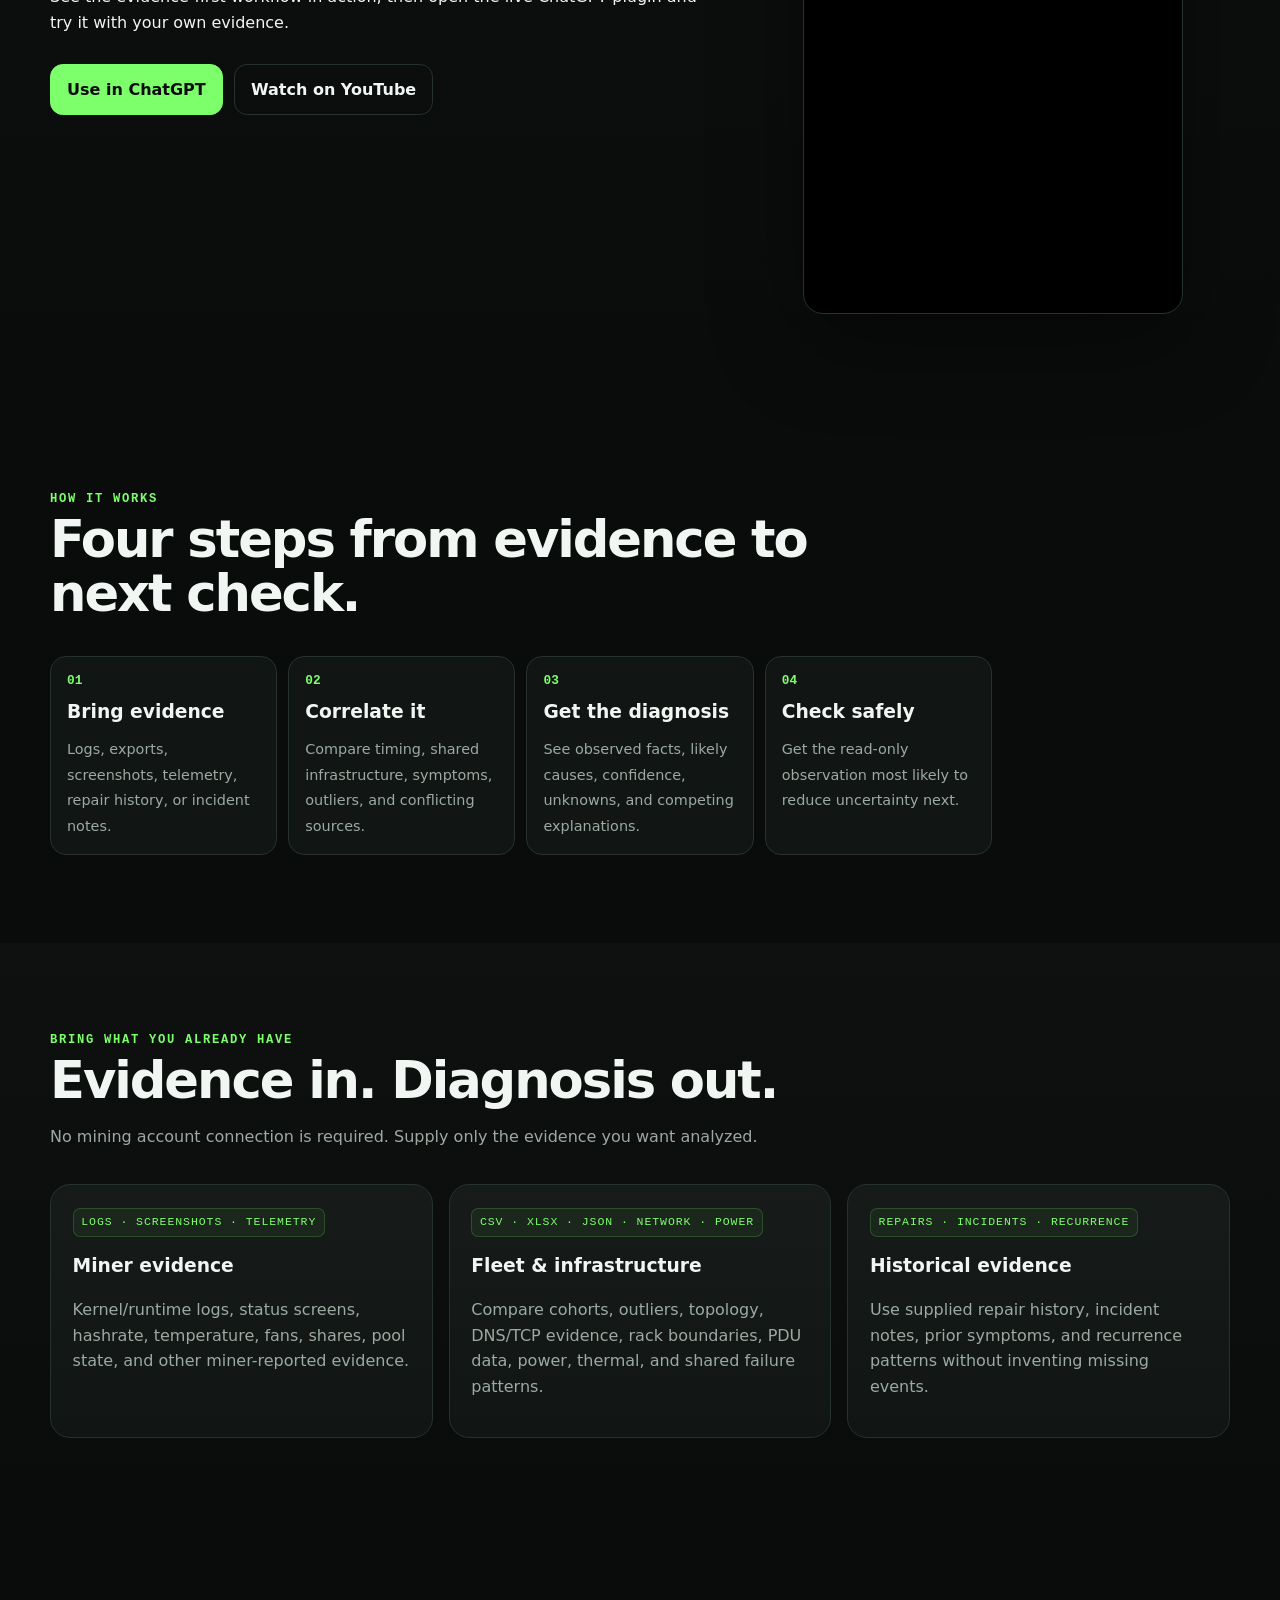
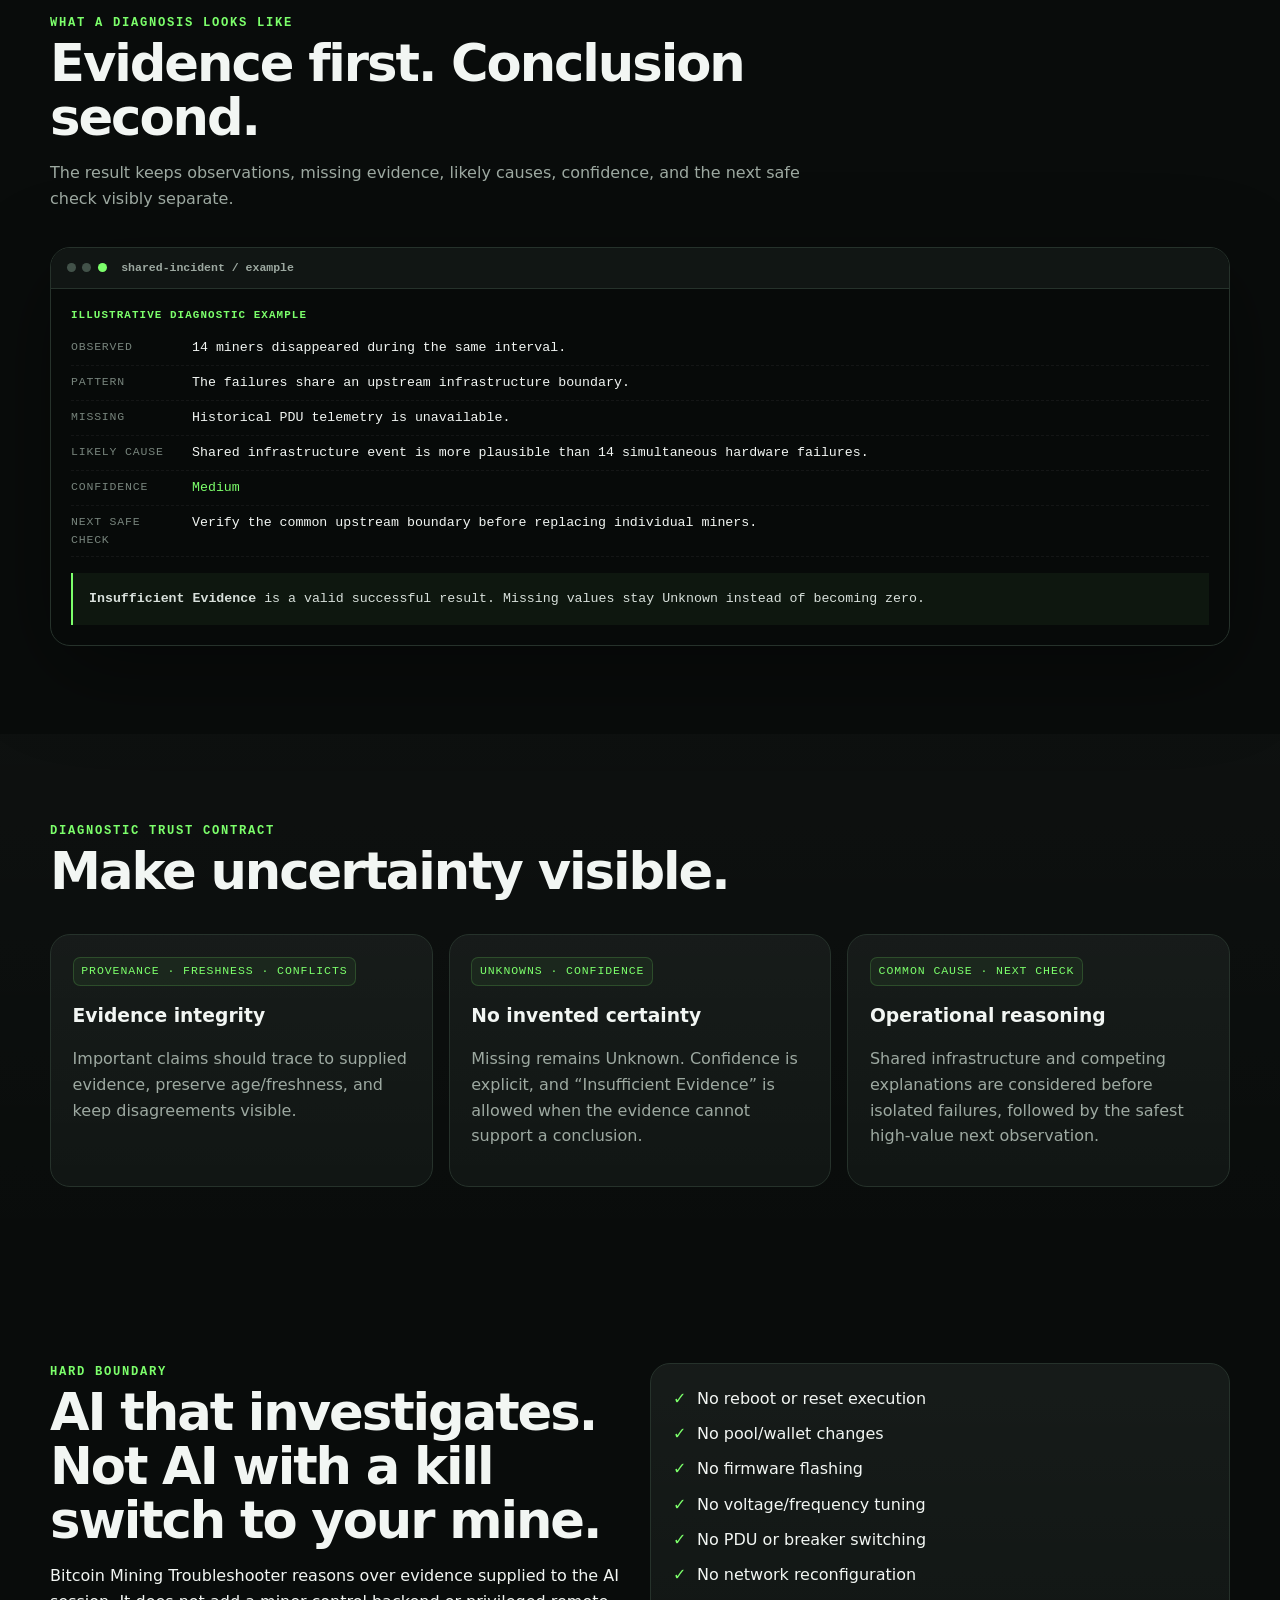
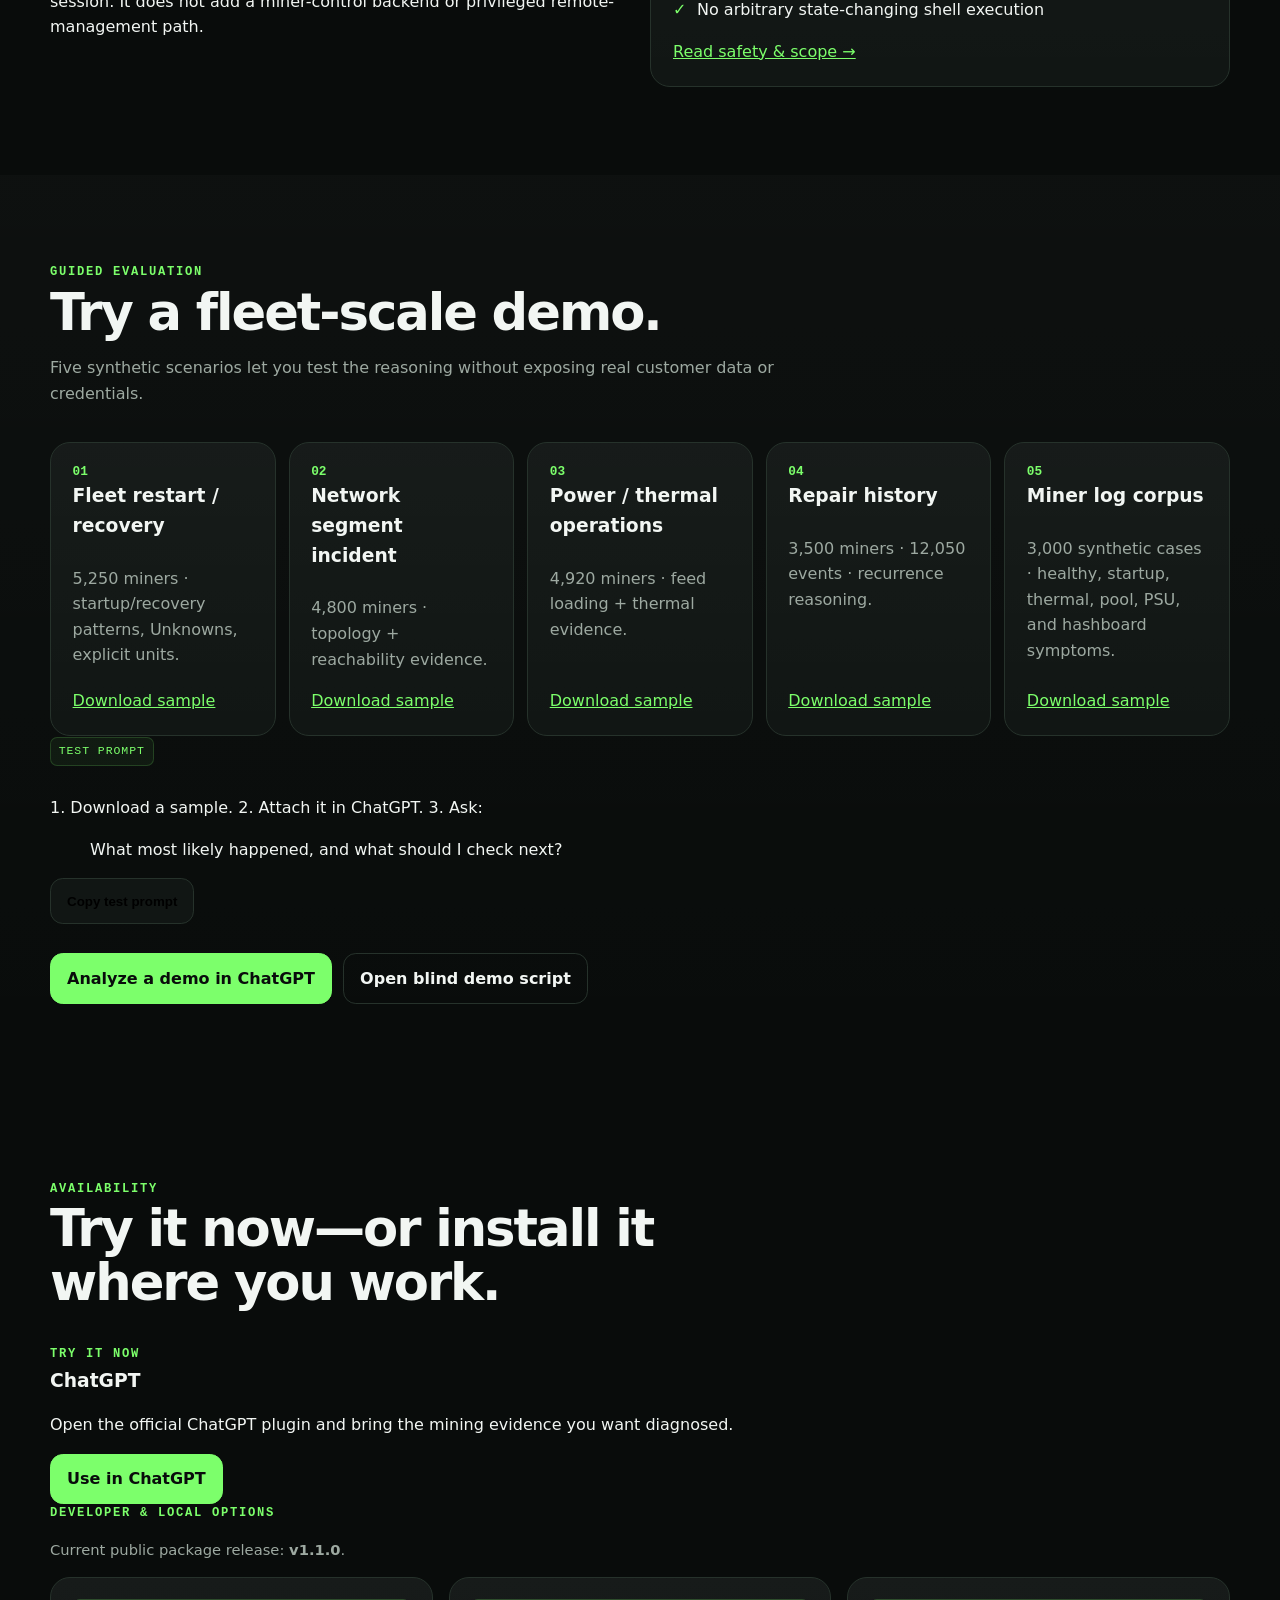
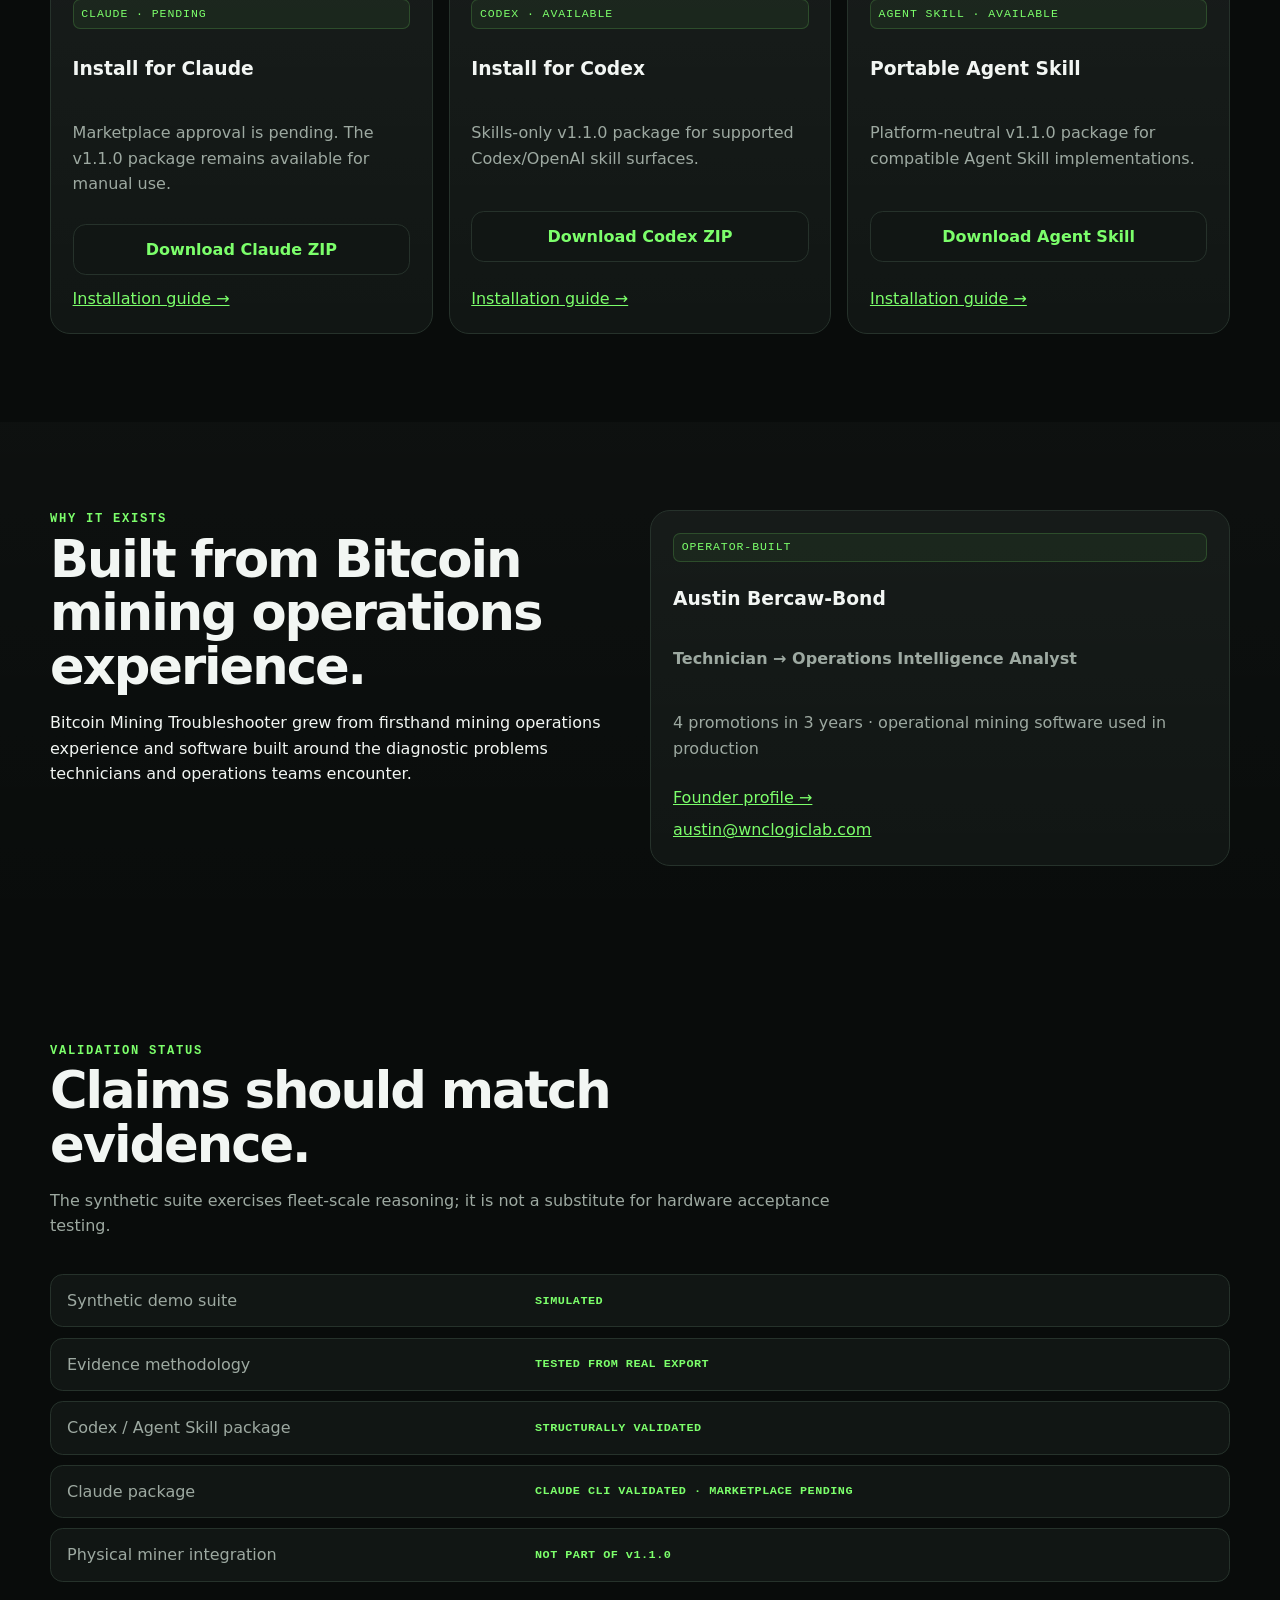
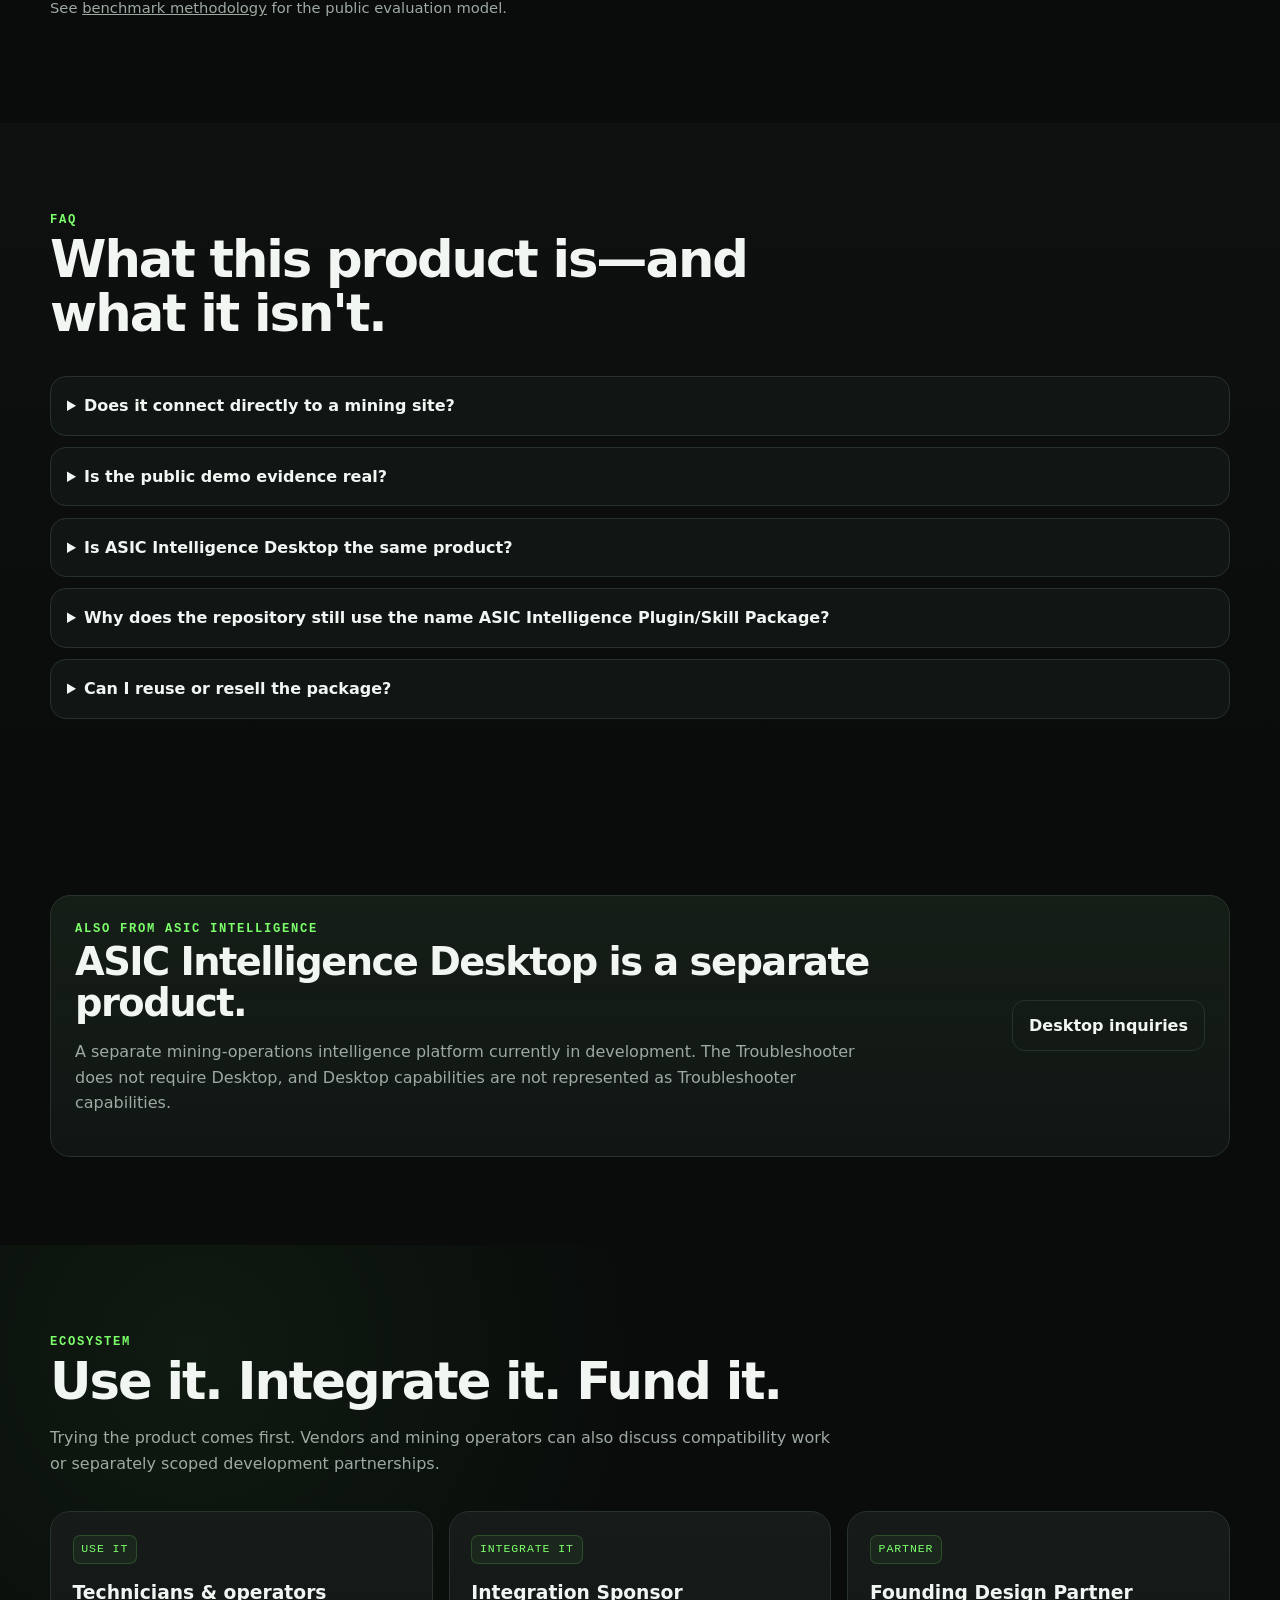
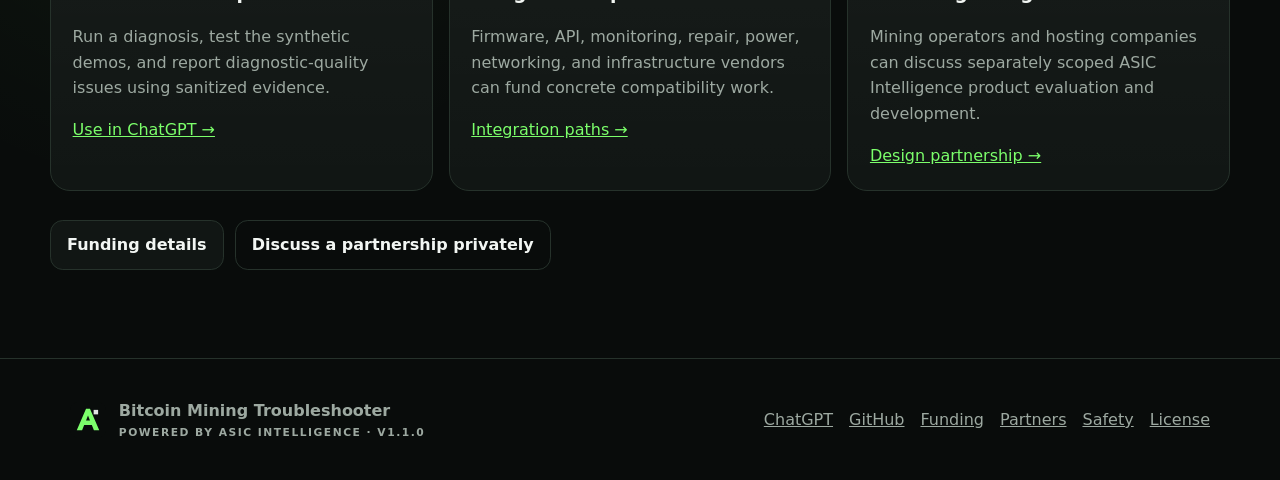
==== commit dc87d581: "feat(ui): simplify conversion flow and page hierarchy" ====
--- a/docs/index.html
+++ b/docs/index.html
@@ -19,44 +19,10 @@
   {
     "@context": "https://schema.org",
     "@graph": [
-      {
-        "@type": "SoftwareApplication",
-        "name": "Bitcoin Mining Troubleshooter",
-        "description": "Evidence-backed, read-only Bitcoin ASIC troubleshooting from user-provided logs, fleet exports, screenshots, telemetry, network evidence, and repair history.",
-        "applicationCategory": "BusinessApplication",
-        "operatingSystem": "ChatGPT, Codex, Claude Code, compatible Agent Skill systems",
-        "softwareVersion": "1.1.0",
-        "url": "https://kurtuscobain.github.io/ASIC-Intelligence-Plugin-Skill-Package/",
-        "author": {"@type": "Organization", "name": "ASIC Intelligence"},
-        "offers": {"@type": "Offer", "price": "0", "priceCurrency": "USD"},
-        "sameAs": [
-          "https://github.com/KurtusCobain/ASIC-Intelligence-Plugin-Skill-Package",
-          "https://chatgpt.com/plugins/plugins_6a90d9a9a63c81919cf452b0c4dcb665"
-        ]
-      },
-      {
-        "@type": "SoftwareSourceCode",
-        "name": "Bitcoin Mining Troubleshooter source package",
-        "codeRepository": "https://github.com/KurtusCobain/ASIC-Intelligence-Plugin-Skill-Package",
-        "programmingLanguage": "Agent Skill / prompt package",
-        "license": "https://polyformproject.org/licenses/shield/1.0.0/"
-      },
-      {
-        "@type": "VideoObject",
-        "name": "Bitcoin Mining Troubleshooter demo",
-        "description": "Short demonstration of Bitcoin Mining Troubleshooter in use.",
-        "thumbnailUrl": "https://i.ytimg.com/vi/905z066Pj1M/hqdefault.jpg",
-        "embedUrl": "https://www.youtube-nocookie.com/embed/905z066Pj1M",
-        "contentUrl": "https://youtube.com/shorts/905z066Pj1M"
-      },
-      {
-        "@type": "FAQPage",
-        "mainEntity": [
-          {"@type": "Question", "name": "Does it connect directly to a mining site?", "acceptedAnswer": {"@type": "Answer", "text": "No. The current public release reasons over evidence supplied to the AI session and ships no hosted collection or mining-control backend."}},
-          {"@type": "Question", "name": "Is the public demo evidence real?", "acceptedAnswer": {"@type": "Answer", "text": "No. The five public release scenarios are synthetic and are intended for evaluation and testing."}},
-          {"@type": "Question", "name": "Is ASIC Intelligence Desktop the same product?", "acceptedAnswer": {"@type": "Answer", "text": "No. Bitcoin Mining Troubleshooter is a standalone diagnostic product. ASIC Intelligence Desktop is a separate product in development."}}
-        ]
-      }
+      {"@type":"SoftwareApplication","name":"Bitcoin Mining Troubleshooter","description":"Evidence-backed, read-only Bitcoin ASIC troubleshooting from user-provided logs, fleet exports, screenshots, telemetry, network evidence, and repair history.","applicationCategory":"BusinessApplication","operatingSystem":"ChatGPT, Codex, Claude Code, compatible Agent Skill systems","softwareVersion":"1.1.0","url":"https://kurtuscobain.github.io/ASIC-Intelligence-Plugin-Skill-Package/","author":{"@type":"Organization","name":"ASIC Intelligence"},"offers":{"@type":"Offer","price":"0","priceCurrency":"USD"},"sameAs":["https://github.com/KurtusCobain/ASIC-Intelligence-Plugin-Skill-Package","https://chatgpt.com/plugins/plugins_6a90d9a9a63c81919cf452b0c4dcb665"]},
+      {"@type":"SoftwareSourceCode","name":"Bitcoin Mining Troubleshooter source package","codeRepository":"https://github.com/KurtusCobain/ASIC-Intelligence-Plugin-Skill-Package","programmingLanguage":"Agent Skill / prompt package","license":"https://polyformproject.org/licenses/shield/1.0.0/"},
+      {"@type":"VideoObject","name":"Bitcoin Mining Troubleshooter demo","description":"Short demonstration of Bitcoin Mining Troubleshooter in use.","thumbnailUrl":"https://i.ytimg.com/vi/905z066Pj1M/hqdefault.jpg","embedUrl":"https://www.youtube-nocookie.com/embed/905z066Pj1M","contentUrl":"https://youtube.com/shorts/905z066Pj1M"},
+      {"@type":"FAQPage","mainEntity":[{"@type":"Question","name":"Does it connect directly to a mining site?","acceptedAnswer":{"@type":"Answer","text":"No. The current public release reasons over evidence supplied to the AI session and ships no hosted collection or mining-control backend."}},{"@type":"Question","name":"Is the public demo evidence real?","acceptedAnswer":{"@type":"Answer","text":"No. The five public release scenarios are synthetic and are intended for evaluation and testing."}},{"@type":"Question","name":"Is ASIC Intelligence Desktop the same product?","acceptedAnswer":{"@type":"Answer","text":"No. Bitcoin Mining Troubleshooter is a standalone diagnostic product. ASIC Intelligence Desktop is a separate product in development."}}]}
     ]
   }
   </script>
@@ -64,84 +30,80 @@
 </head>
 <body>
 <a class="skip-link" href="#main">Skip to content</a>
-<header class="site-header">
-  <div class="header-inner">
-    <a class="brand" href="#top" aria-label="Bitcoin Mining Troubleshooter home"><img src="assets/icon.svg" alt=""><span>Bitcoin Mining Troubleshooter<small>Powered by ASIC Intelligence</small></span></a>
-    <button class="menu-button" aria-expanded="false" aria-controls="site-nav">Menu</button>
-    <nav class="nav" id="site-nav" aria-label="Primary navigation"><a href="#evidence">Evidence</a><a href="#demo">Demo</a><a href="#demos">Scenarios</a><a href="#availability">Availability</a><a href="#safety">Safety</a><a class="nav-cta" href="https://chatgpt.com/plugins/plugins_6a90d9a9a63c81919cf452b0c4dcb665" data-track="chatgpt_plugin_click" data-placement="nav">Use in ChatGPT</a></nav>
-  </div>
-</header>
+<header class="site-header"><div class="header-inner">
+  <a class="brand" href="#top" aria-label="Bitcoin Mining Troubleshooter home"><img src="assets/icon.svg" alt=""><span>Bitcoin Mining Troubleshooter<small>Powered by ASIC Intelligence</small></span></a>
+  <button class="menu-button" aria-expanded="false" aria-controls="site-nav">Menu</button>
+  <nav class="nav" id="site-nav" aria-label="Primary navigation"><a href="#demo">Demo</a><a href="#how">How it works</a><a href="#demos">Scenarios</a><a href="#availability">Availability</a><a href="#safety">Safety</a><a class="nav-cta" href="https://chatgpt.com/plugins/plugins_6a90d9a9a63c81919cf452b0c4dcb665" data-track="chatgpt_plugin_click" data-placement="nav">Use in ChatGPT</a></nav>
+</div></header>
 <main id="main">
   <section class="hero" id="top"><div class="hero-grid"><div>
     <div class="eyebrow">Bitcoin Mining Troubleshooter · Powered by ASIC Intelligence</div>
     <h1>Diagnose ASIC mining problems from the evidence you already have.</h1>
-    <p class="lead">Bring miner logs, fleet exports, spreadsheets, screenshots, telemetry, repair history, network output, power evidence, or incident notes. Get an evidence-backed diagnosis, visible uncertainty, and the safest next thing to check.</p>
-    <div class="hero-actions"><a class="button primary" href="https://chatgpt.com/plugins/plugins_6a90d9a9a63c81919cf452b0c4dcb665" data-track="chatgpt_plugin_click" data-placement="hero">Use in ChatGPT</a><a class="button secondary" href="#demo" data-track="youtube_demo_click" data-placement="hero">Watch the demo</a><a class="button ghost" href="https://github.com/KurtusCobain/ASIC-Intelligence-Plugin-Skill-Package" data-track="github_repo_click" data-placement="hero">View on GitHub</a></div>
-    <p class="hero-note">Read-only diagnosis. No miner-control backend. No equipment writes. Current public package release: <strong>v1.1.0</strong>.</p>
-    <div class="availability-strip" aria-label="Availability"><span><b>ChatGPT</b> Live</span><span><b>Claude</b> Pending approval</span><span><b>Codex</b> Available</span><span><b>Agent Skill</b> Available</span></div>
-  </div><div class="terminal" aria-label="Illustrative diagnostic example"><div class="terminal-bar"><span></span><span></span><span></span><b>diagnosis / shared-incident</b></div><div class="terminal-body"><div class="terminal-caption">Illustrative diagnostic example</div>
+    <p class="lead">Drop in a miner log, fleet export, screenshot, telemetry, or repair history. Get the likely cause, the evidence behind it, and the safest next check.</p>
+    <div class="hero-actions"><a class="button primary" href="https://chatgpt.com/plugins/plugins_6a90d9a9a63c81919cf452b0c4dcb665" data-track="chatgpt_plugin_click" data-placement="hero">Use in ChatGPT</a><a class="button secondary" href="#demo" data-track="youtube_demo_click" data-placement="hero">Watch the demo</a></div>
+    <p class="hero-note trust-line"><strong>Read-only</strong><span>·</span>No miner control<span>·</span>Free to try</p>
+  </div><div class="terminal hero-terminal" aria-label="Illustrative diagnostic example"><div class="terminal-bar"><span></span><span></span><span></span><b>diagnosis / shared-incident</b></div><div class="terminal-body"><div class="terminal-caption">Illustrative diagnostic example</div>
     <div class="line"><span class="label">OBSERVED</span><span>14 miners disappeared in the same interval.</span></div>
     <div class="line"><span class="label">PATTERN</span><span>Failures cluster behind shared infrastructure.</span></div>
-    <div class="line"><span class="label">MISSING</span><span>Historical PDU telemetry is unavailable.</span></div>
-    <div class="line"><span class="label">LIKELY</span><span>Shared infrastructure is more plausible than 14 simultaneous miner failures.</span></div>
-    <div class="line"><span class="label">CONFIDENCE</span><span class="green">Medium</span></div>
-    <div class="line"><span class="label">NEXT CHECK</span><span>Verify the common upstream boundary before replacing individual miners.</span></div>
-    <div class="callout">The answer is allowed to say <strong>Insufficient Evidence</strong>. Missing values stay unknown instead of becoming zero.</div>
+    <div class="line result-key"><span class="label">LIKELY CAUSE</span><span>Shared infrastructure is more plausible than 14 simultaneous miner failures.</span></div>
+    <div class="line result-key"><span class="label">CONFIDENCE</span><span class="green">Medium</span></div>
+    <div class="line result-key"><span class="label">NEXT SAFE CHECK</span><span>Verify the common upstream boundary before replacing individual miners.</span></div>
   </div></div></div></section>
 
-  <section class="stats"><div><strong>5</strong><span>synthetic scenarios</span></div><div><strong>21,470</strong><span>primary miner / case records</span></div><div><strong>3</strong><span>downloadable package formats</span></div><div><strong>0</strong><span>equipment-control actions</span></div></section>
+  <section class="stats"><div><strong>21,470</strong><span>synthetic miner / case records</span></div><div><strong>5</strong><span>fleet-scale scenarios</span></div><div><strong>READ-ONLY</strong><span>diagnosis by design</span></div><div><strong>0</strong><span>equipment-control actions</span></div></section>
 
-  <section class="section" id="evidence"><div class="container"><div class="section-heading"><div class="eyebrow">Bring what you already have</div><h2>Evidence in. Diagnosis out.</h2><p>You do not need to connect a mining account or hand the tool control of your miners. Supply the evidence you want analyzed.</p></div><div class="grid-3 evidence-grid">
-    <article class="card"><span class="tag">MINER LOGS</span><h3>Kernel and runtime output</h3><p>Startup, thermal, fan, board/chip, PSU, pool, and other miner-reported evidence.</p></article>
-    <article class="card"><span class="tag">FLEET EXPORTS</span><h3>CSV, JSON, and XLSX</h3><p>Compare cohorts, outliers, failures, Unknowns, and shared operating patterns across supplied records.</p></article>
-    <article class="card"><span class="tag">SCREENSHOTS</span><h3>Status-page evidence</h3><p>Analyze supplied miner status screens without pretending a screenshot is live telemetry.</p></article>
-    <article class="card"><span class="tag">TELEMETRY</span><h3>Hashrate, temperature, fans, shares</h3><p>Keep original units and distinguish explicit zero values from missing data.</p></article>
-    <article class="card"><span class="tag">NETWORK / POWER</span><h3>Shared infrastructure evidence</h3><p>Consider DNS, TCP, routes, rack, switch, PDU, breaker, and thermal evidence before mass hardware-failure claims.</p></article>
-    <article class="card"><span class="tag">REPAIR HISTORY</span><h3>Symptoms, repairs, recurrence</h3><p>Use supplied maintenance history to identify repeated patterns without inventing missing events.</p></article>
+  <section class="section alt compact-section" id="demo"><div class="container demo-showcase"><div><div class="eyebrow">See it work</div><h2>Watch a diagnosis happen.</h2><p>See the evidence-first workflow in action, then open the live ChatGPT plugin and try it with your own evidence.</p><div class="button-row"><a class="button primary" href="https://chatgpt.com/plugins/plugins_6a90d9a9a63c81919cf452b0c4dcb665" data-track="chatgpt_plugin_click" data-placement="video">Use in ChatGPT</a><a class="button ghost" href="https://youtube.com/shorts/905z066Pj1M?si=rXnNoSENwMMUHKf1" data-track="youtube_demo_click" data-placement="video">Watch on YouTube</a></div></div><div class="video-shell"><iframe src="https://www.youtube-nocookie.com/embed/905z066Pj1M" title="Bitcoin Mining Troubleshooter demo" loading="lazy" allow="accelerometer; autoplay; clipboard-write; encrypted-media; gyroscope; picture-in-picture; web-share" allowfullscreen></iframe></div></div></section>
+
+  <section class="section" id="how"><div class="container"><div class="section-heading"><div class="eyebrow">How it works</div><h2>Four steps from evidence to next check.</h2></div><div class="flow diagnostic-flow"><div><b>01</b><h3>Bring evidence</h3><span>Logs, exports, screenshots, telemetry, repair history, or incident notes.</span></div><div><b>02</b><h3>Correlate it</h3><span>Compare timing, shared infrastructure, symptoms, outliers, and conflicting sources.</span></div><div><b>03</b><h3>Get the diagnosis</h3><span>See observed facts, likely causes, confidence, unknowns, and competing explanations.</span></div><div><b>04</b><h3>Check safely</h3><span>Get the read-only observation most likely to reduce uncertainty next.</span></div></div></div></section>
+
+  <section class="section alt compact-section" id="evidence"><div class="container"><div class="section-heading"><div class="eyebrow">Bring what you already have</div><h2>Evidence in. Diagnosis out.</h2><p>No mining account connection is required. Supply only the evidence you want analyzed.</p></div><div class="grid-3 evidence-grid">
+    <article class="card"><span class="tag">LOGS · SCREENSHOTS · TELEMETRY</span><h3>Miner evidence</h3><p>Kernel/runtime logs, status screens, hashrate, temperature, fans, shares, pool state, and other miner-reported evidence.</p></article>
+    <article class="card"><span class="tag">CSV · XLSX · JSON · NETWORK · POWER</span><h3>Fleet &amp; infrastructure</h3><p>Compare cohorts, outliers, topology, DNS/TCP evidence, rack boundaries, PDU data, power, thermal, and shared failure patterns.</p></article>
+    <article class="card"><span class="tag">REPAIRS · INCIDENTS · RECURRENCE</span><h3>Historical evidence</h3><p>Use supplied repair history, incident notes, prior symptoms, and recurrence patterns without inventing missing events.</p></article>
   </div></div></section>
 
-  <section class="section alt" id="demo"><div class="container demo-showcase"><div><div class="eyebrow">Video demo</div><h2>See Bitcoin Mining Troubleshooter in action.</h2><p>Watch the short demonstration, then open the live ChatGPT plugin and try the same evidence-first workflow yourself.</p><div class="button-row"><a class="button primary" href="https://chatgpt.com/plugins/plugins_6a90d9a9a63c81919cf452b0c4dcb665" data-track="chatgpt_plugin_click" data-placement="video">Use in ChatGPT</a><a class="button ghost" href="https://youtube.com/shorts/905z066Pj1M?si=rXnNoSENwMMUHKf1" data-track="youtube_demo_click" data-placement="video">Watch on YouTube</a></div></div><div class="video-shell"><iframe src="https://www.youtube-nocookie.com/embed/905z066Pj1M" title="Bitcoin Mining Troubleshooter demo" loading="lazy" allow="accelerometer; autoplay; clipboard-write; encrypted-media; gyroscope; picture-in-picture; web-share" allowfullscreen></iframe></div></div></section>
+  <section class="section" id="diagnosis"><div class="container"><div class="section-heading"><div class="eyebrow">What a diagnosis looks like</div><h2>Evidence first. Conclusion second.</h2><p>The result keeps observations, missing evidence, likely causes, confidence, and the next safe check visibly separate.</p></div><div class="terminal result-terminal"><div class="terminal-bar"><span></span><span></span><span></span><b>shared-incident / example</b></div><div class="terminal-body"><div class="terminal-caption">Illustrative diagnostic example</div>
+    <div class="line"><span class="label">OBSERVED</span><span>14 miners disappeared during the same interval.</span></div>
+    <div class="line"><span class="label">PATTERN</span><span>The failures share an upstream infrastructure boundary.</span></div>
+    <div class="line"><span class="label">MISSING</span><span>Historical PDU telemetry is unavailable.</span></div>
+    <div class="line result-key"><span class="label">LIKELY CAUSE</span><span>Shared infrastructure event is more plausible than 14 simultaneous hardware failures.</span></div>
+    <div class="line result-key"><span class="label">CONFIDENCE</span><span class="green">Medium</span></div>
+    <div class="line result-key"><span class="label">NEXT SAFE CHECK</span><span>Verify the common upstream boundary before replacing individual miners.</span></div>
+    <div class="callout"><strong>Insufficient Evidence</strong> is a valid successful result. Missing values stay Unknown instead of becoming zero.</div>
+  </div></div></div></section>
 
-  <section class="section" id="trust"><div class="container"><div class="section-heading"><div class="eyebrow">Diagnostic trust contract</div><h2>Evidence first. Inference second.</h2><p>The Troubleshooter is designed to make the difference between an observation, a calculation, a hypothesis, an assumption, and a missing fact obvious.</p></div><div class="grid-3">
-    <article class="card"><span class="tag">PROVENANCE</span><h3>Show where the claim came from</h3><p>Important findings should trace back to supplied evidence rather than appearing as unsupported certainty.</p></article>
-    <article class="card"><span class="tag">FRESHNESS</span><h3>Old evidence is not current telemetry</h3><p>Historical or unknown-age evidence lowers confidence instead of silently acting like a live reading.</p></article>
-    <article class="card"><span class="tag">CONFLICTS</span><h3>Disagreement stays visible</h3><p>If two supplied sources disagree, the conflict stays visible rather than being silently resolved.</p></article>
-    <article class="card"><span class="tag">UNKNOWNS</span><h3>Missing is not zero</h3><p>Blank, unavailable, unparseable, and unknown values remain Unknown.</p></article>
-    <article class="card"><span class="tag">COMMON CAUSE</span><h3>Check shared failures first</h3><p>Shared rack, network, power, cooling, firmware, and timing patterns are considered before many isolated failures are claimed.</p></article>
-    <article class="card"><span class="tag">NEXT SAFE CHECK</span><h3>Reduce uncertainty safely</h3><p>The next step should be the read-only or observational check that best separates competing explanations.</p></article>
+  <section class="section alt compact-section" id="trust"><div class="container"><div class="section-heading"><div class="eyebrow">Diagnostic trust contract</div><h2>Make uncertainty visible.</h2></div><div class="grid-3 trust-grid">
+    <article class="card"><span class="tag">PROVENANCE · FRESHNESS · CONFLICTS</span><h3>Evidence integrity</h3><p>Important claims should trace to supplied evidence, preserve age/freshness, and keep disagreements visible.</p></article>
+    <article class="card"><span class="tag">UNKNOWNS · CONFIDENCE</span><h3>No invented certainty</h3><p>Missing remains Unknown. Confidence is explicit, and “Insufficient Evidence” is allowed when the evidence cannot support a conclusion.</p></article>
+    <article class="card"><span class="tag">COMMON CAUSE · NEXT CHECK</span><h3>Operational reasoning</h3><p>Shared infrastructure and competing explanations are considered before isolated failures, followed by the safest high-value next observation.</p></article>
   </div></div></section>
 
-  <section class="section alt" id="demos"><div class="container"><div class="section-heading"><div class="eyebrow">Blind evaluation</div><h2>Try a fleet-scale demo.</h2><p>Five synthetic scenarios let you test the reasoning against messy evidence without exposing real customer data or credentials.</p></div><div class="demo-grid">
-    <article class="card demo"><b>01</b><h3>Fleet restart / recovery</h3><p>5,250-miner scanner export with startup/recovery patterns, Unknowns, and explicit units.</p><a href="https://github.com/KurtusCobain/ASIC-Intelligence-Plugin-Skill-Package/raw/main/demos/01-fleet-restart-recovery.csv" data-track="demo_file_open" data-demo="fleet-restart">Try this CSV</a></article>
-    <article class="card demo"><b>02</b><h3>Network segment incident</h3><p>4,800 miners across topology and reachability evidence. Unreachable is not the same as reachable zero-hash.</p><a href="https://github.com/KurtusCobain/ASIC-Intelligence-Plugin-Skill-Package/raw/main/demos/02-network-segment-incident.xlsx" data-track="demo_file_open" data-demo="network-incident">Try this XLSX</a></article>
-    <article class="card demo"><b>03</b><h3>Power / thermal operations</h3><p>4,920 miners with container topology, feed loading, and thermal evidence designed to test competing infrastructure hypotheses.</p><a href="https://github.com/KurtusCobain/ASIC-Intelligence-Plugin-Skill-Package/raw/main/demos/03-power-thermal-operations.xlsx" data-track="demo_file_open" data-demo="power-thermal">Try this XLSX</a></article>
-    <article class="card demo"><b>04</b><h3>Repair history</h3><p>3,500 miners and 12,050 events for recurrent-fault and repair-outcome reasoning.</p><a href="https://github.com/KurtusCobain/ASIC-Intelligence-Plugin-Skill-Package/raw/main/demos/04-repair-history.jsonl" data-track="demo_file_open" data-demo="repair-history">Try this JSONL</a></article>
-    <article class="card demo"><b>05</b><h3>Miner log corpus</h3><p>3,000 individual synthetic miner cases across healthy, startup, thermal, pool, PSU, hashboard, and other symptoms.</p><a href="https://github.com/KurtusCobain/ASIC-Intelligence-Plugin-Skill-Package/raw/main/demos/05-miner-log-corpus.ndjson" data-track="demo_file_open" data-demo="miner-logs">Try this NDJSON</a></article>
-  </div><div class="button-row"><a class="button secondary" href="https://github.com/KurtusCobain/ASIC-Intelligence-Plugin-Skill-Package/raw/main/demos/DEMO-SCRIPT.md" data-track="demo_file_open" data-demo="demo-script">Open blind demo script</a><a class="button primary" href="https://chatgpt.com/plugins/plugins_6a90d9a9a63c81919cf452b0c4dcb665" data-track="chatgpt_plugin_click" data-placement="demos">Analyze a demo in ChatGPT</a></div></div></section>
+  <section class="section" id="safety"><div class="container split"><div><div class="eyebrow">Hard boundary</div><h2>AI that investigates. Not AI with a kill switch to your mine.</h2><p>Bitcoin Mining Troubleshooter reasons over evidence supplied to the AI session. It does not add a miner-control backend or privileged remote-management path.</p></div><div class="card"><ul class="checks"><li>No reboot or reset execution</li><li>No pool/wallet changes</li><li>No firmware flashing</li><li>No voltage/frequency tuning</li><li>No PDU or breaker switching</li><li>No network reconfiguration</li><li>No arbitrary state-changing shell execution</li></ul><a href="safety.html">Read safety &amp; scope →</a></div></div></section>
 
-  <section class="section" id="availability"><div class="container"><div class="section-heading"><div class="eyebrow">Availability</div><h2>Use it where you work.</h2><p>ChatGPT is the easiest path. Developer packages remain available for local and agent-tool workflows.</p></div><div class="grid-4 availability-grid">
-    <article class="card install featured"><span class="tag">CHATGPT · LIVE</span><h3>Use in ChatGPT</h3><p>Open the official ChatGPT plugin and bring the mining evidence you want diagnosed.</p><a class="button primary" href="https://chatgpt.com/plugins/plugins_6a90d9a9a63c81919cf452b0c4dcb665" data-track="chatgpt_plugin_click" data-placement="availability">Use in ChatGPT</a></article>
-    <article class="card install"><span class="tag">CLAUDE · PENDING</span><h3>Install for Claude</h3><p>Marketplace submission is pending approval. The current v1.1.0 Claude package remains available for manual use.</p><a class="button secondary" href="https://github.com/KurtusCobain/ASIC-Intelligence-Plugin-Skill-Package/releases/download/v1.1.0/bitcoin-mining-troubleshooter-claude-v1.1.0.zip" data-track="package_download" data-package="claude" data-version="1.1.0">Download Claude ZIP</a><a href="install-claude.html">Installation guide →</a></article>
+  <section class="section alt" id="demos"><div class="container"><div class="section-heading"><div class="eyebrow">Guided evaluation</div><h2>Try a fleet-scale demo.</h2><p>Five synthetic scenarios let you test the reasoning without exposing real customer data or credentials.</p></div><div class="demo-grid">
+    <article class="card demo"><b>01</b><h3>Fleet restart / recovery</h3><p>5,250 miners · startup/recovery patterns, Unknowns, explicit units.</p><a href="https://github.com/KurtusCobain/ASIC-Intelligence-Plugin-Skill-Package/raw/main/demos/01-fleet-restart-recovery.csv" data-track="demo_file_open" data-demo="fleet-restart">Download sample</a></article>
+    <article class="card demo"><b>02</b><h3>Network segment incident</h3><p>4,800 miners · topology + reachability evidence.</p><a href="https://github.com/KurtusCobain/ASIC-Intelligence-Plugin-Skill-Package/raw/main/demos/02-network-segment-incident.xlsx" data-track="demo_file_open" data-demo="network-incident">Download sample</a></article>
+    <article class="card demo"><b>03</b><h3>Power / thermal operations</h3><p>4,920 miners · feed loading + thermal evidence.</p><a href="https://github.com/KurtusCobain/ASIC-Intelligence-Plugin-Skill-Package/raw/main/demos/03-power-thermal-operations.xlsx" data-track="demo_file_open" data-demo="power-thermal">Download sample</a></article>
+    <article class="card demo"><b>04</b><h3>Repair history</h3><p>3,500 miners · 12,050 events · recurrence reasoning.</p><a href="https://github.com/KurtusCobain/ASIC-Intelligence-Plugin-Skill-Package/raw/main/demos/04-repair-history.jsonl" data-track="demo_file_open" data-demo="repair-history">Download sample</a></article>
+    <article class="card demo"><b>05</b><h3>Miner log corpus</h3><p>3,000 synthetic cases · healthy, startup, thermal, pool, PSU, and hashboard symptoms.</p><a href="https://github.com/KurtusCobain/ASIC-Intelligence-Plugin-Skill-Package/raw/main/demos/05-miner-log-corpus.ndjson" data-track="demo_file_open" data-demo="miner-logs">Download sample</a></article>
+  </div><div class="guided-trial"><div><span class="tag">TEST PROMPT</span><p>1. Download a sample. 2. Attach it in ChatGPT. 3. Ask:</p><blockquote>What most likely happened, and what should I check next?</blockquote></div><button class="button secondary copy-prompt" type="button" data-track="demo_prompt_copy" data-prompt="What most likely happened, and what should I check next?">Copy test prompt</button></div><div class="button-row"><a class="button primary" href="https://chatgpt.com/plugins/plugins_6a90d9a9a63c81919cf452b0c4dcb665" data-track="chatgpt_plugin_click" data-placement="demos">Analyze a demo in ChatGPT</a><a class="button ghost" href="https://github.com/KurtusCobain/ASIC-Intelligence-Plugin-Skill-Package/raw/main/demos/DEMO-SCRIPT.md" data-track="demo_file_open" data-demo="demo-script">Open blind demo script</a></div></div></section>
+
+  <section class="section compact-section" id="availability"><div class="container"><div class="section-heading"><div class="eyebrow">Availability</div><h2>Try it now—or install it where you work.</h2></div><div class="availability-primary"><div><div class="eyebrow">Try it now</div><h3>ChatGPT</h3><p>Open the official ChatGPT plugin and bring the mining evidence you want diagnosed.</p></div><a class="button primary" href="https://chatgpt.com/plugins/plugins_6a90d9a9a63c81919cf452b0c4dcb665" data-track="chatgpt_plugin_click" data-placement="availability">Use in ChatGPT</a></div><div class="developer-options"><div class="developer-options-heading"><div class="eyebrow">Developer &amp; local options</div><p class="muted">Current public package release: <strong>v1.1.0</strong>.</p></div><div class="grid-3">
+    <article class="card install"><span class="tag">CLAUDE · PENDING</span><h3>Install for Claude</h3><p>Marketplace approval is pending. The v1.1.0 package remains available for manual use.</p><a class="button secondary" href="https://github.com/KurtusCobain/ASIC-Intelligence-Plugin-Skill-Package/releases/download/v1.1.0/bitcoin-mining-troubleshooter-claude-v1.1.0.zip" data-track="package_download" data-package="claude" data-version="1.1.0">Download Claude ZIP</a><a href="install-claude.html">Installation guide →</a></article>
     <article class="card install"><span class="tag">CODEX · AVAILABLE</span><h3>Install for Codex</h3><p>Skills-only v1.1.0 package for supported Codex/OpenAI skill surfaces.</p><a class="button secondary" href="https://github.com/KurtusCobain/ASIC-Intelligence-Plugin-Skill-Package/releases/download/v1.1.0/bitcoin-mining-troubleshooter-codex-v1.1.0.zip" data-track="package_download" data-package="codex" data-version="1.1.0">Download Codex ZIP</a><a href="install-codex.html">Installation guide →</a></article>
     <article class="card install"><span class="tag">AGENT SKILL · AVAILABLE</span><h3>Portable Agent Skill</h3><p>Platform-neutral v1.1.0 package for compatible Agent Skill implementations.</p><a class="button secondary" href="https://github.com/KurtusCobain/ASIC-Intelligence-Plugin-Skill-Package/releases/download/v1.1.0/bitcoin-mining-troubleshooter-agent-skill-v1.1.0.zip" data-track="package_download" data-package="agent-skill" data-version="1.1.0">Download Agent Skill</a><a href="install-agent-skill.html">Installation guide →</a></article>
-  </div></div></section>
+  </div></div></div></section>
 
-  <section class="section alt" id="safety"><div class="container split"><div><div class="eyebrow">Hard boundary</div><h2>AI that investigates. Not AI with a kill switch to your mine.</h2><p>Bitcoin Mining Troubleshooter reasons over evidence supplied to the AI session. It does not add a miner-control backend or privileged remote-management path.</p></div><div class="card"><ul class="checks"><li>No reboot or reset execution</li><li>No pool/wallet changes</li><li>No firmware flashing</li><li>No voltage/frequency tuning</li><li>No PDU or breaker switching</li><li>No network reconfiguration</li><li>No arbitrary state-changing shell execution</li></ul><a href="safety.html">Read safety & scope →</a></div></div></section>
+  <section class="section alt compact-section" id="founder"><div class="container split founder-split"><div><div class="eyebrow">Why it exists</div><h2>Built from Bitcoin mining operations experience.</h2><p>Bitcoin Mining Troubleshooter grew from firsthand mining operations experience and software built around the diagnostic problems technicians and operations teams encounter.</p></div><div class="card founder-card"><span class="tag">OPERATOR-BUILT</span><h3>Austin Bercaw-Bond</h3><p><strong>Technician → Operations Intelligence Analyst</strong></p><p>4 promotions in 3 years · operational mining software used in production</p><a href="https://www.linkedin.com/in/austinbercaw" data-track="founder_profile_click" data-placement="founder">Founder profile →</a><a href="mailto:austin@wnclogiclab.com">austin@wnclogiclab.com</a></div></div></section>
 
-  <section class="section" id="founder"><div class="container split"><div><div class="eyebrow">Why it exists</div><h2>Built from Bitcoin mining operations experience.</h2><p>Bitcoin Mining Troubleshooter grew from firsthand experience working around Bitcoin mining operations and building software for the diagnostic problems technicians and operations teams encounter.</p><p class="muted">Austin Bercaw-Bond progressed from technician to operations intelligence analyst across four promotions in three years and later developed proprietary software used in daily mining operations. The goal here is practical: make messy evidence easier to reason about without hiding uncertainty or giving the AI equipment-control authority.</p></div><div class="card founder-card"><span class="tag">OPERATOR-BUILT</span><h3>Austin Bercaw-Bond</h3><p>ASIC Intelligence / WNC LogicLab</p><a href="https://www.linkedin.com/in/austinbercaw" data-track="founder_profile_click" data-placement="founder">Founder profile →</a><a href="mailto:austin@wnclogiclab.com">austin@wnclogiclab.com</a></div></div></section>
+  <section class="section compact-section" id="validation"><div class="container"><div class="section-heading"><div class="eyebrow">Validation status</div><h2>Claims should match evidence.</h2><p>The synthetic suite exercises fleet-scale reasoning; it is not a substitute for hardware acceptance testing.</p></div><div class="validation-grid"><div><span>Synthetic demo suite</span><b>SIMULATED</b></div><div><span>Evidence methodology</span><b>TESTED FROM REAL EXPORT</b></div><div><span>Codex / Agent Skill package</span><b>STRUCTURALLY VALIDATED</b></div><div><span>Claude package</span><b>CLAUDE CLI VALIDATED · MARKETPLACE PENDING</b></div><div><span>Physical miner integration</span><b>NOT PART OF v1.1.0</b></div></div><p class="muted">See <a href="benchmarks.html">benchmark methodology</a> for the public evaluation model.</p></div></section>
 
-  <section class="section alt" id="desktop"><div class="container"><div class="desktop-note"><div><div class="eyebrow">Separate product</div><h2>ASIC Intelligence Desktop is a separate product.</h2><p>Bitcoin Mining Troubleshooter is the standalone public diagnostic product. ASIC Intelligence Desktop is a separate mining-operations intelligence platform in development. The Troubleshooter does not require Desktop, and Desktop capabilities are not represented as Troubleshooter capabilities.</p></div><a class="button ghost" href="mailto:austin@wnclogiclab.com?subject=ASIC%20Intelligence%20Desktop" data-track="desktop_interest_click" data-placement="desktop">Desktop inquiries</a></div></div></section>
+  <section class="section alt compact-section" id="faq"><div class="container"><div class="section-heading"><div class="eyebrow">FAQ</div><h2>What this product is—and what it isn't.</h2></div><div class="faq"><details><summary>Does it connect directly to a mining site?</summary><p>No. v1.1.0 reasons over evidence supplied to the AI session and ships no hosted collection or mining-control backend.</p></details><details><summary>Is the public demo evidence real?</summary><p>No. The five release scenarios are synthetic. Private real-world validation material is not published here.</p></details><details><summary>Is ASIC Intelligence Desktop the same product?</summary><p>No. Bitcoin Mining Troubleshooter is standalone. ASIC Intelligence Desktop is a separate product in development.</p></details><details><summary>Why does the repository still use the name ASIC Intelligence Plugin/Skill Package?</summary><p>That is the existing public repository/package name. The user-facing product is Bitcoin Mining Troubleshooter, powered by ASIC Intelligence.</p></details><details><summary>Can I reuse or resell the package?</summary><p>The public package is source-available under the PolyForm Shield License 1.0.0. Use, modification, and redistribution are subject to that license. See the <a href="https://github.com/KurtusCobain/ASIC-Intelligence-Plugin-Skill-Package/blob/main/LICENSE">license terms</a> or contact <a href="mailto:austin@wnclogiclab.com">austin@wnclogiclab.com</a>.</p></details></div></div></section>
 
-  <section class="section funding" id="funding"><div class="container"><div class="section-heading"><div class="eyebrow">Ecosystem</div><h2>Use it. Integrate it. Fund it.</h2><p>Trying the product comes first. Vendors and mining operators can also discuss compatibility work or separately scoped development partnerships.</p></div><div class="grid-3">
-    <article class="card"><span class="tag">USE IT</span><h3>Technicians & operators</h3><p>Run a diagnosis, test the synthetic demos, and report diagnostic-quality issues using sanitized evidence.</p><a href="https://chatgpt.com/plugins/plugins_6a90d9a9a63c81919cf452b0c4dcb665" data-track="chatgpt_plugin_click" data-placement="ecosystem">Use in ChatGPT →</a></article>
-    <article class="card"><span class="tag">INTEGRATE IT</span><h3>Integration Sponsor</h3><p>Firmware, API, monitoring, repair, power, networking, and infrastructure vendors can fund concrete compatibility work.</p><a href="partners.html" data-track="partner_contact_click" data-placement="integration">Integration paths →</a></article>
-    <article class="card"><span class="tag">PARTNER</span><h3>Founding Design Partner</h3><p>Mining operators and hosting companies can discuss separately scoped ASIC Intelligence product evaluation and development.</p><a href="partners.html" data-track="partner_contact_click" data-placement="design-partner">Design partnership →</a></article>
-  </div><div class="button-row"><a class="button secondary" href="funding.html">Funding details</a><a class="button ghost" href="mailto:austin@wnclogiclab.com?subject=ASIC%20Intelligence%20Partnership" data-track="partner_contact_click" data-placement="email">Discuss a partnership privately</a></div></div></section>
+  <section class="section compact-section" id="desktop"><div class="container"><div class="desktop-note compact-desktop"><div><div class="eyebrow">Also from ASIC Intelligence</div><h2>ASIC Intelligence Desktop is a separate product.</h2><p>A separate mining-operations intelligence platform currently in development. The Troubleshooter does not require Desktop, and Desktop capabilities are not represented as Troubleshooter capabilities.</p></div><a class="button ghost" href="mailto:austin@wnclogiclab.com?subject=ASIC%20Intelligence%20Desktop" data-track="desktop_interest_click" data-placement="desktop">Desktop inquiries</a></div></div></section>
 
-  <section class="section alt"><div class="container"><div class="section-heading"><div class="eyebrow">Validation status</div><h2>Claims should match evidence.</h2><p>The current public release is v1.1.0. The synthetic suite exercises fleet-scale reasoning; it is not a substitute for hardware acceptance testing.</p></div><div class="validation-grid"><div><span>Synthetic demo suite</span><b>SIMULATED</b></div><div><span>Evidence methodology</span><b>TESTED FROM REAL EXPORT</b></div><div><span>Codex / Agent Skill package</span><b>STRUCTURALLY VALIDATED</b></div><div><span>Claude package</span><b>CLAUDE CLI VALIDATED · MARKETPLACE PENDING</b></div><div><span>Physical miner integration</span><b>NOT PART OF v1.1.0</b></div></div><p class="muted">See <a href="benchmarks.html">benchmark methodology</a> for the public evaluation model.</p></div></section>
-
-  <section class="section" id="faq"><div class="container"><div class="section-heading"><div class="eyebrow">FAQ</div><h2>What this product is—and what it isn't.</h2></div><div class="faq"><details><summary>Does it connect directly to a mining site?</summary><p>No. v1.1.0 reasons over evidence supplied to the AI session and ships no hosted collection or mining-control backend.</p></details><details><summary>Is the public demo evidence real?</summary><p>No. The five release scenarios are synthetic. Private real-world validation material is not published here.</p></details><details><summary>Is ASIC Intelligence Desktop the same product?</summary><p>No. Bitcoin Mining Troubleshooter is standalone. ASIC Intelligence Desktop is a separate product in development.</p></details><details><summary>Does sponsorship influence diagnoses?</summary><p>No. Public sponsorship funds public work. Commercial ASIC Intelligence development is a separate relationship. Diagnostic conclusions are expected to follow evidence either way.</p></details><details><summary>Why does the repository still use the name ASIC Intelligence Plugin/Skill Package?</summary><p>That is the existing public repository/package name. The user-facing product is Bitcoin Mining Troubleshooter, powered by ASIC Intelligence.</p></details><details><summary>Can I reuse or resell the package?</summary><p>The public package is source-available under the PolyForm Shield License 1.0.0. Use, modification, and redistribution are subject to that license, including its restriction on providing competing products. See the <a href="https://github.com/KurtusCobain/ASIC-Intelligence-Plugin-Skill-Package/blob/main/LICENSE">license terms</a> or contact <a href="mailto:austin@wnclogiclab.com">austin@wnclogiclab.com</a> about commercial licensing.</p></details></div></div></section>
+  <section class="section funding compact-section" id="funding"><div class="container"><div class="section-heading"><div class="eyebrow">Ecosystem</div><h2>Use it. Integrate it. Fund it.</h2><p>Trying the product comes first. Vendors and mining operators can also discuss compatibility work or separately scoped development partnerships.</p></div><div class="grid-3"><article class="card"><span class="tag">USE IT</span><h3>Technicians &amp; operators</h3><p>Run a diagnosis, test the synthetic demos, and report diagnostic-quality issues using sanitized evidence.</p><a href="https://chatgpt.com/plugins/plugins_6a90d9a9a63c81919cf452b0c4dcb665" data-track="chatgpt_plugin_click" data-placement="ecosystem">Use in ChatGPT →</a></article><article class="card"><span class="tag">INTEGRATE IT</span><h3>Integration Sponsor</h3><p>Firmware, API, monitoring, repair, power, networking, and infrastructure vendors can fund concrete compatibility work.</p><a href="partners.html" data-track="partner_contact_click" data-placement="integration">Integration paths →</a></article><article class="card"><span class="tag">PARTNER</span><h3>Founding Design Partner</h3><p>Mining operators and hosting companies can discuss separately scoped ASIC Intelligence product evaluation and development.</p><a href="partners.html" data-track="partner_contact_click" data-placement="design-partner">Design partnership →</a></article></div><div class="button-row"><a class="button secondary" href="funding.html">Funding details</a><a class="button ghost" href="mailto:austin@wnclogiclab.com?subject=ASIC%20Intelligence%20Partnership" data-track="partner_contact_click" data-placement="email">Discuss a partnership privately</a></div></div></section>
 </main>
 <footer><div class="footer-inner"><div><img src="assets/icon.svg" alt=""><span><strong>Bitcoin Mining Troubleshooter</strong><small>Powered by ASIC Intelligence · v1.1.0</small></span></div><nav><a href="https://chatgpt.com/plugins/plugins_6a90d9a9a63c81919cf452b0c4dcb665" data-track="chatgpt_plugin_click" data-placement="footer">ChatGPT</a><a href="https://github.com/KurtusCobain/ASIC-Intelligence-Plugin-Skill-Package" data-track="github_repo_click" data-placement="footer">GitHub</a><a href="funding.html">Funding</a><a href="partners.html">Partners</a><a href="safety.html">Safety</a><a href="https://github.com/KurtusCobain/ASIC-Intelligence-Plugin-Skill-Package/blob/main/LICENSE">License</a></nav></div></footer>
 </body>
-</html>
+</html>
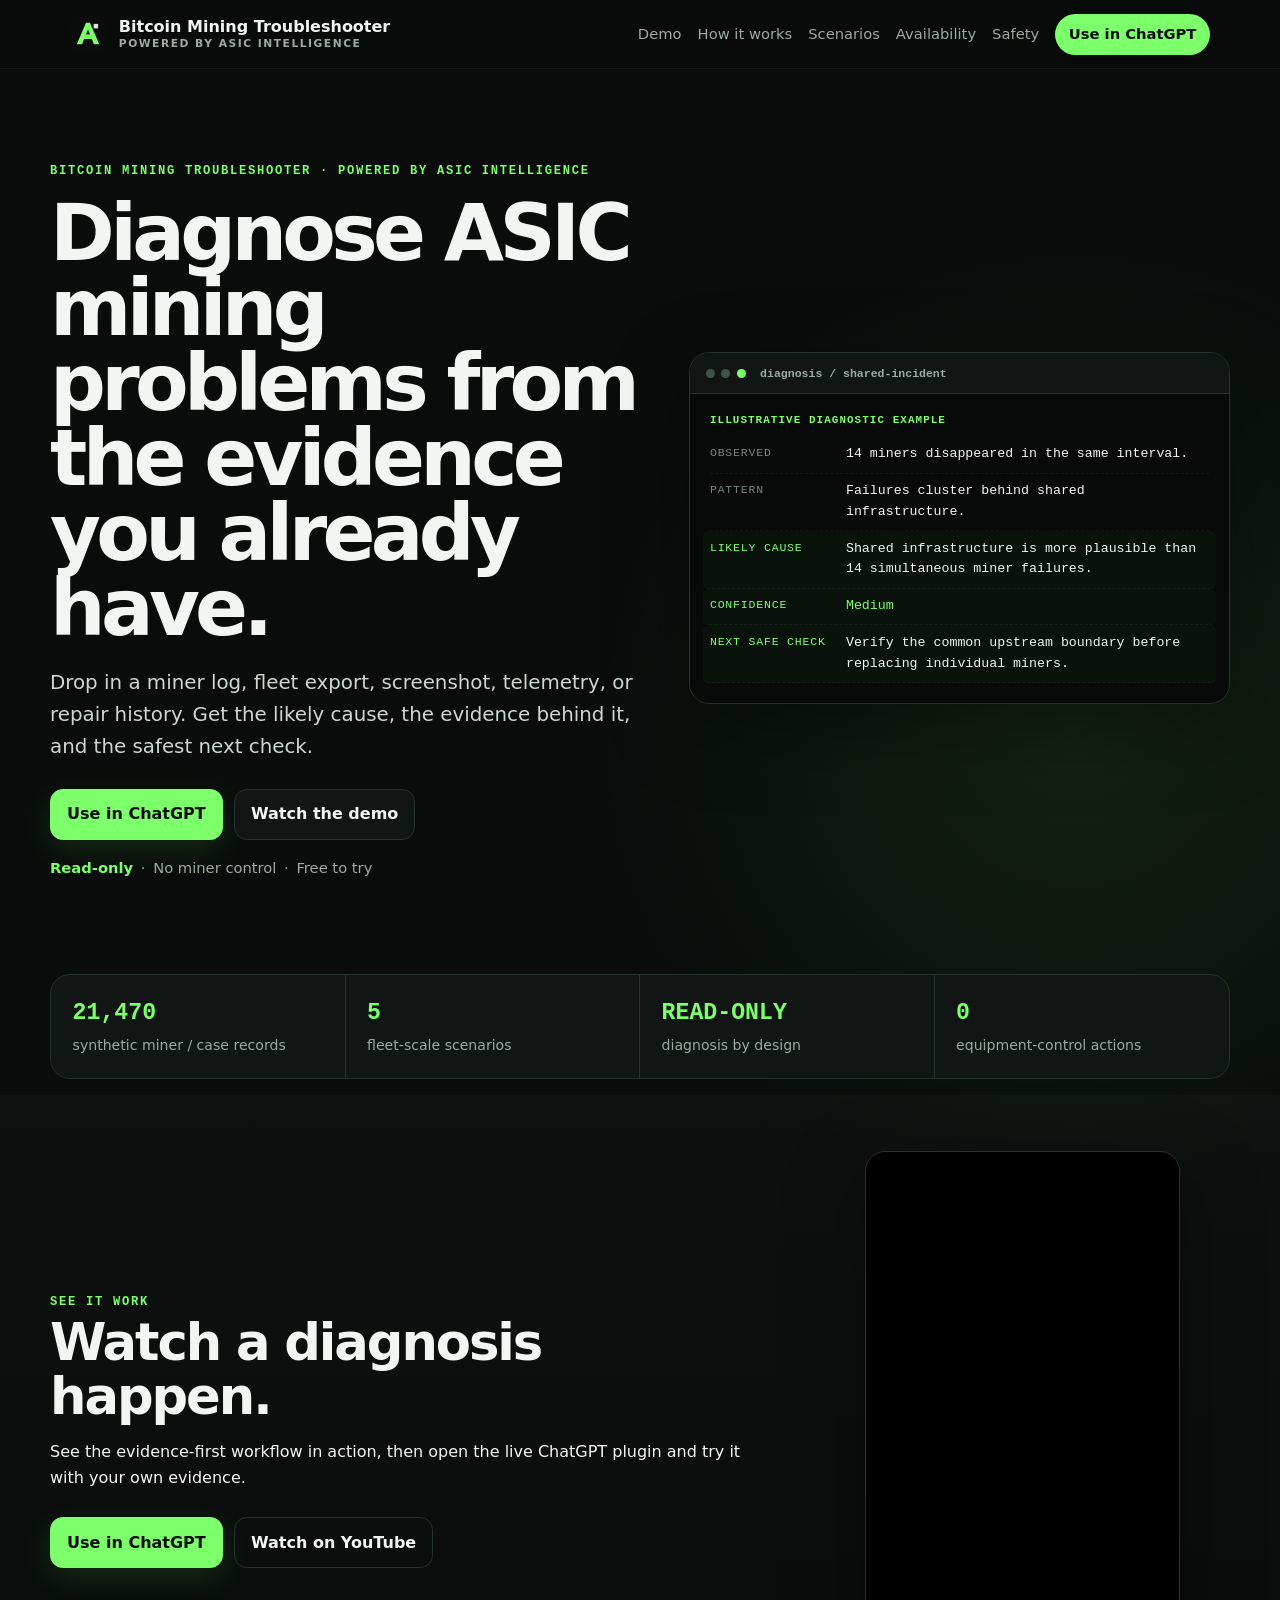
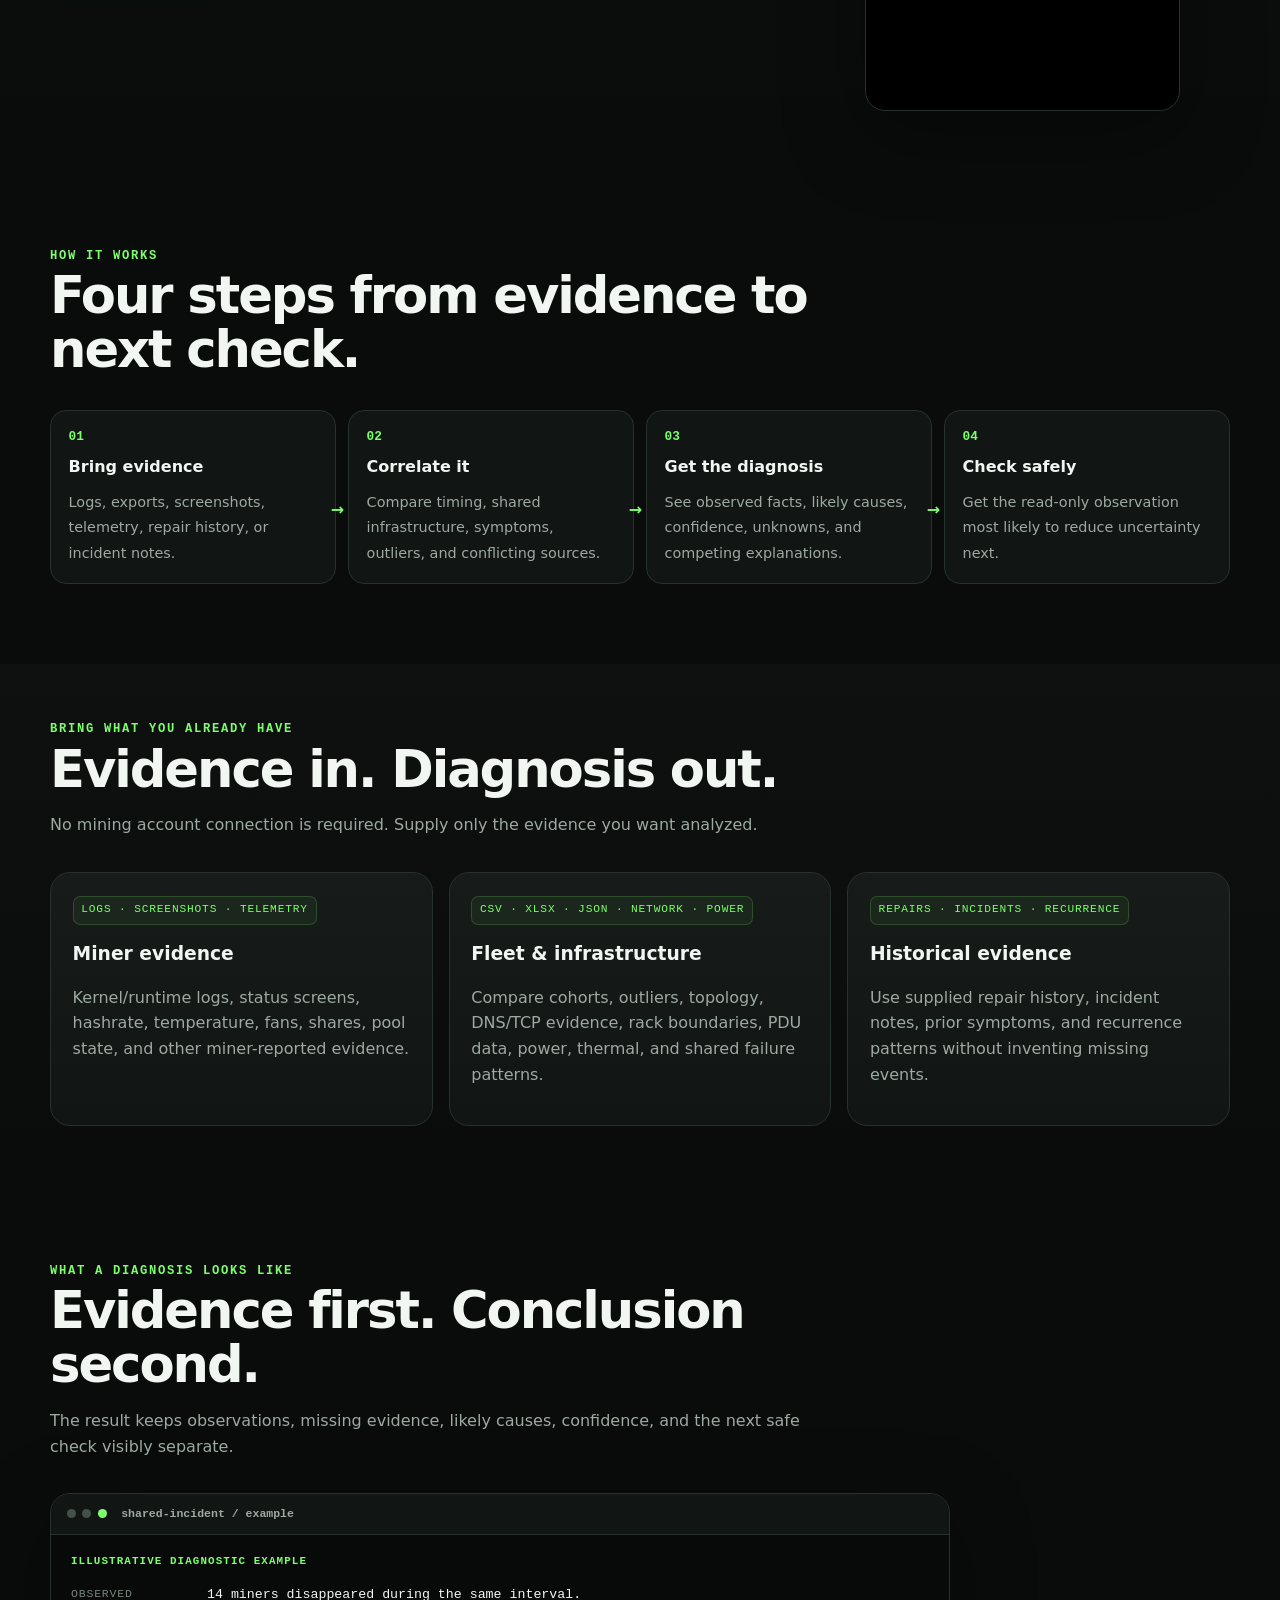
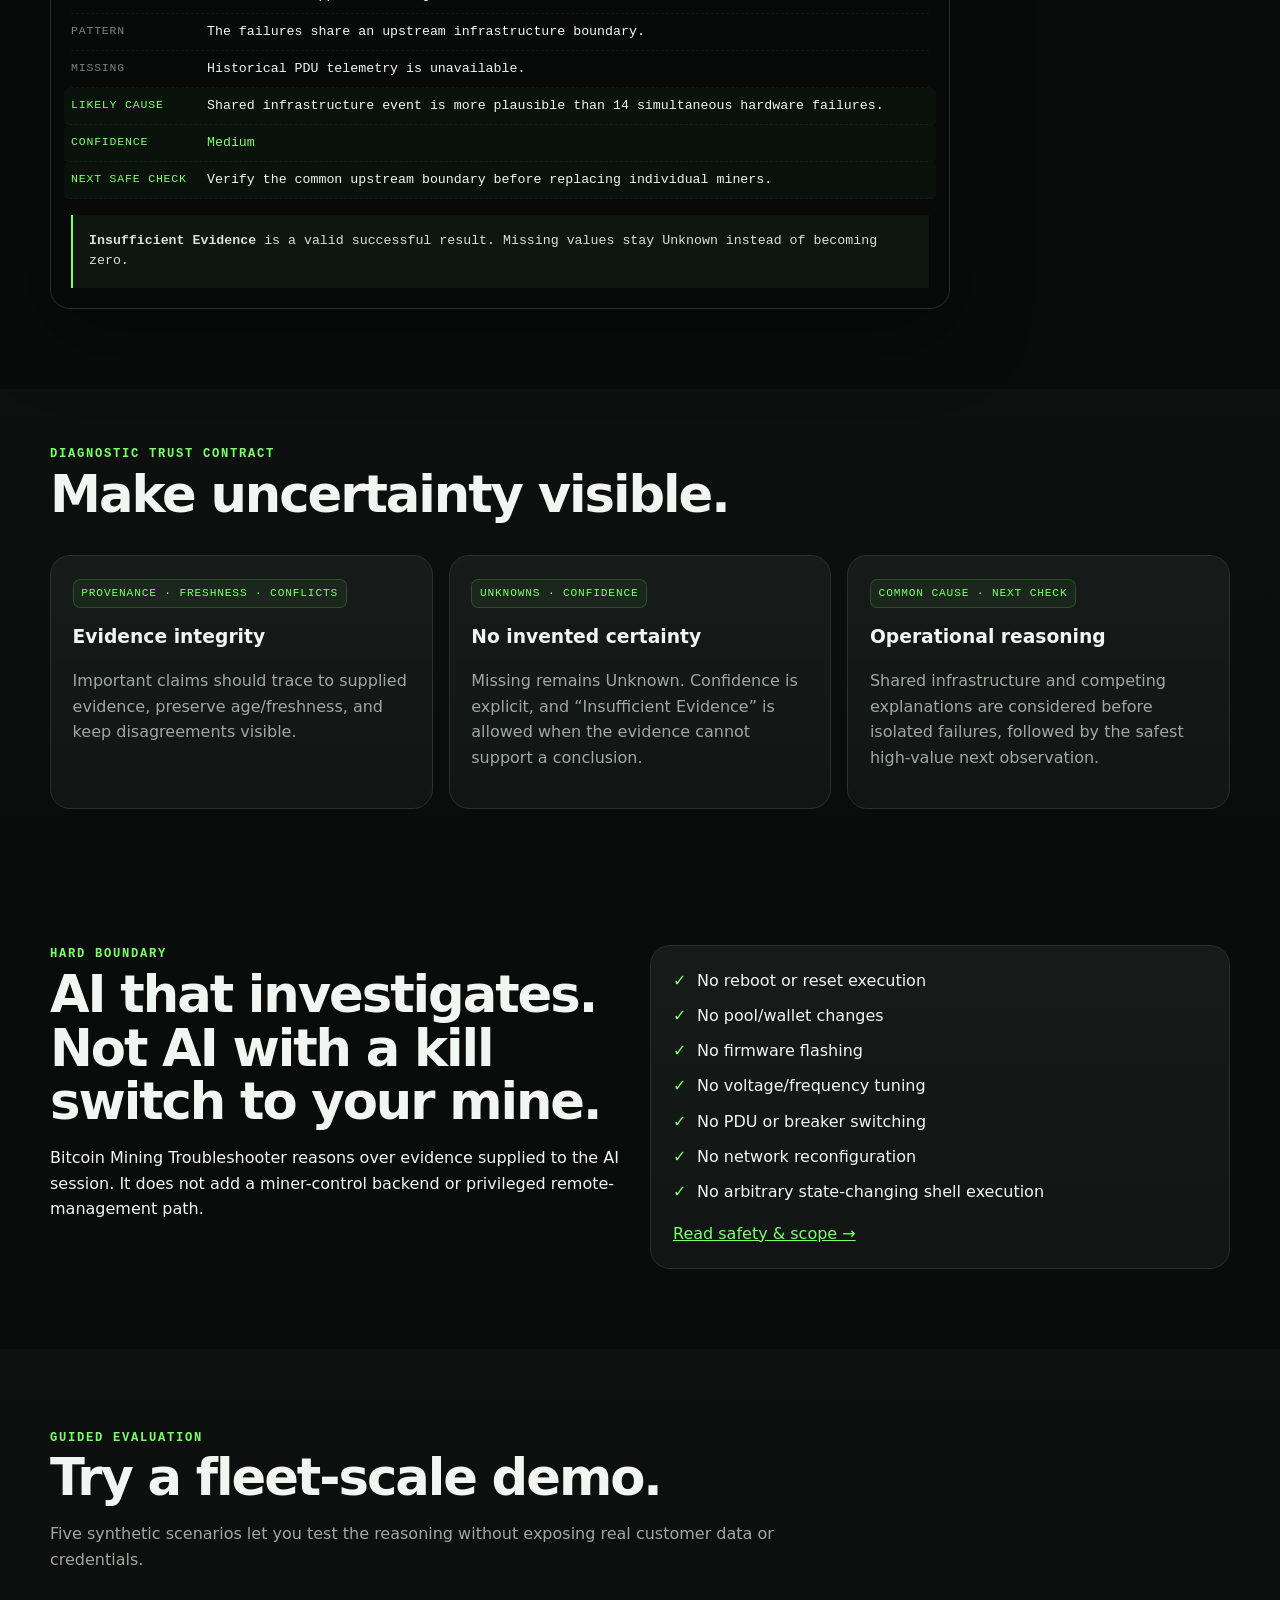
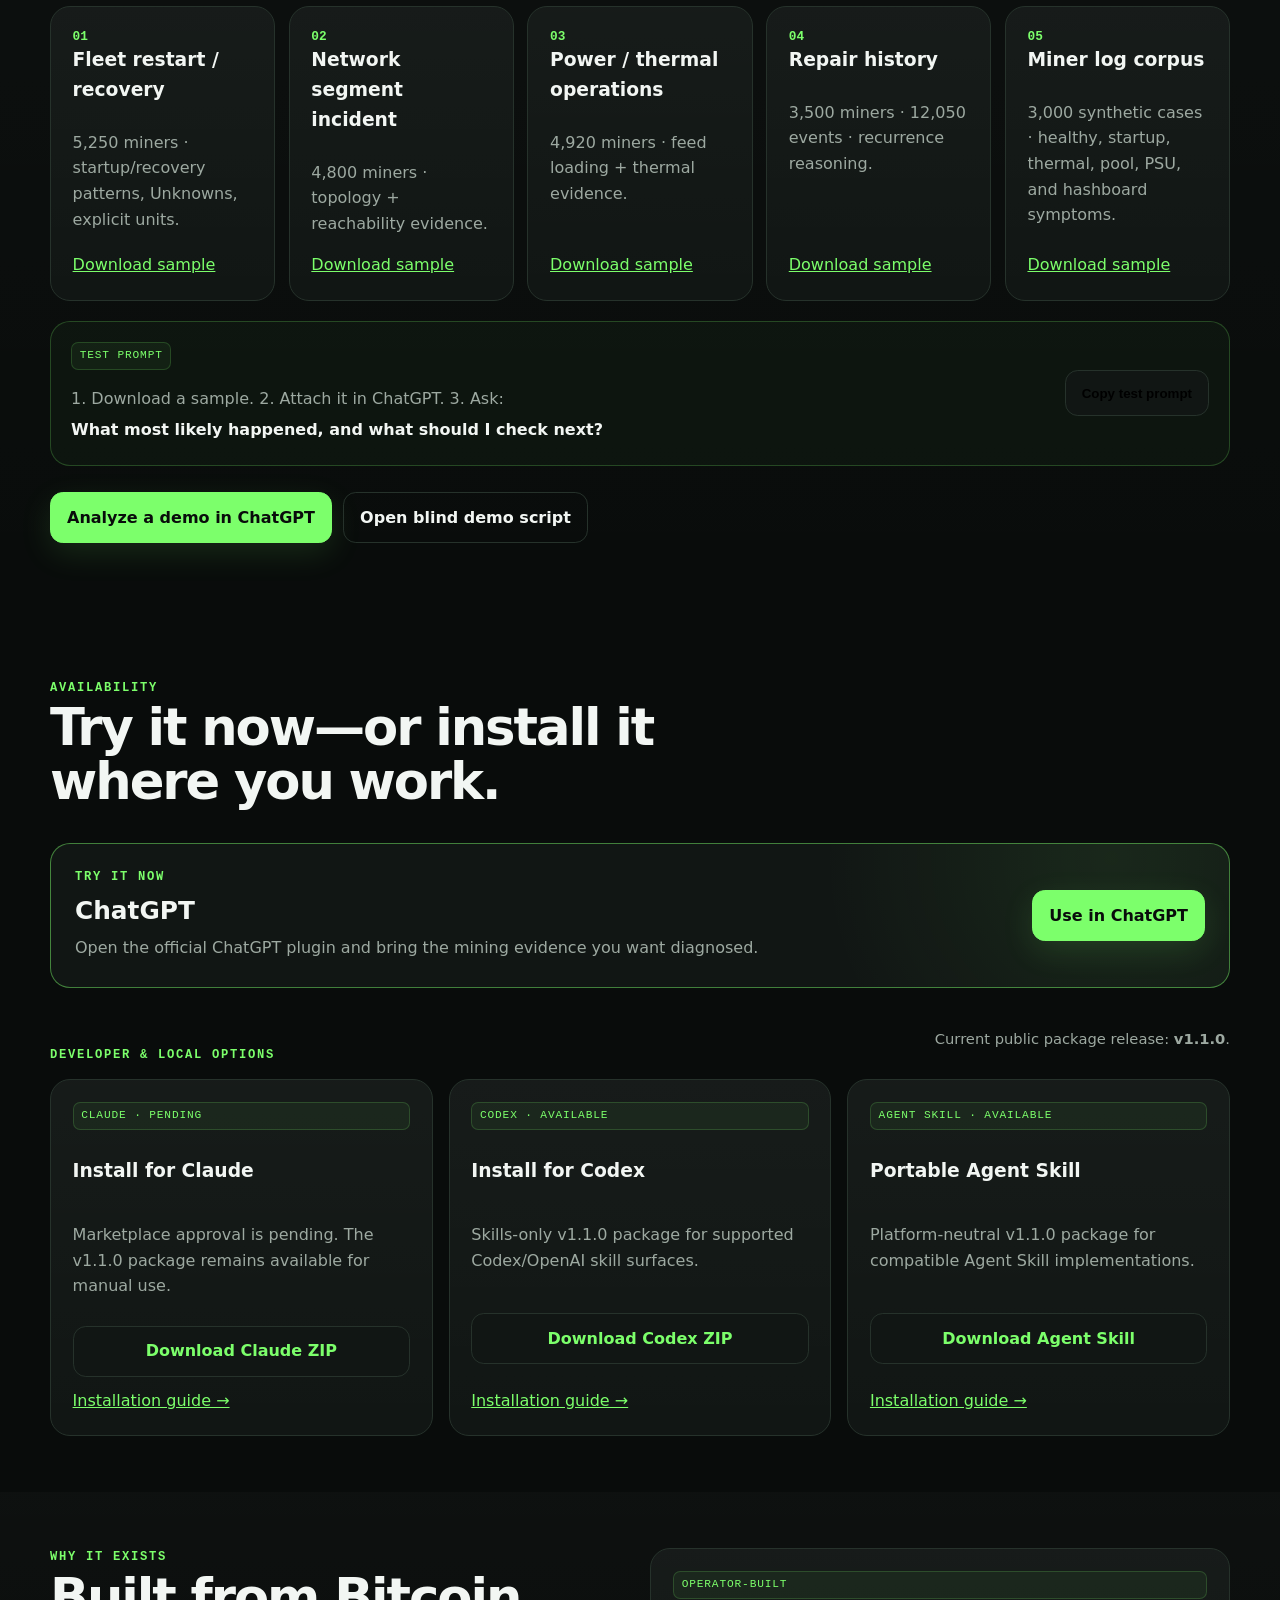
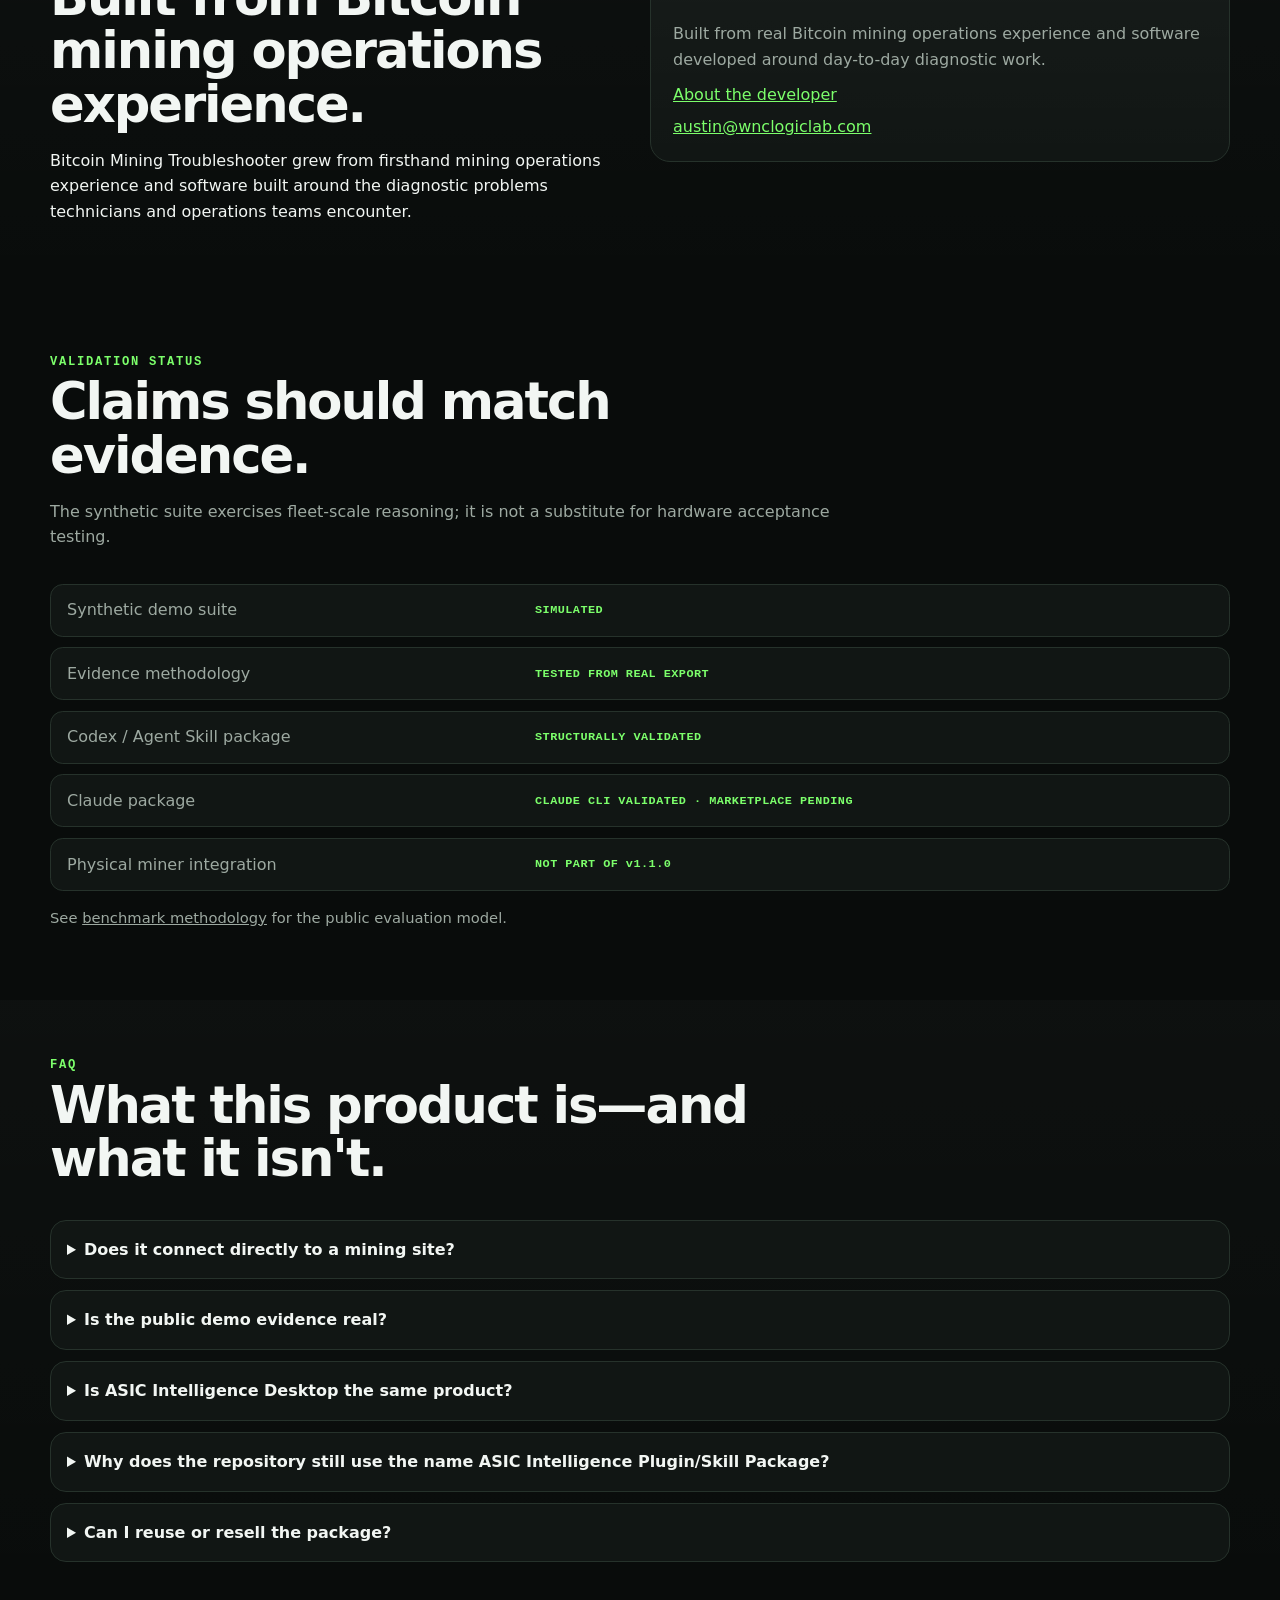
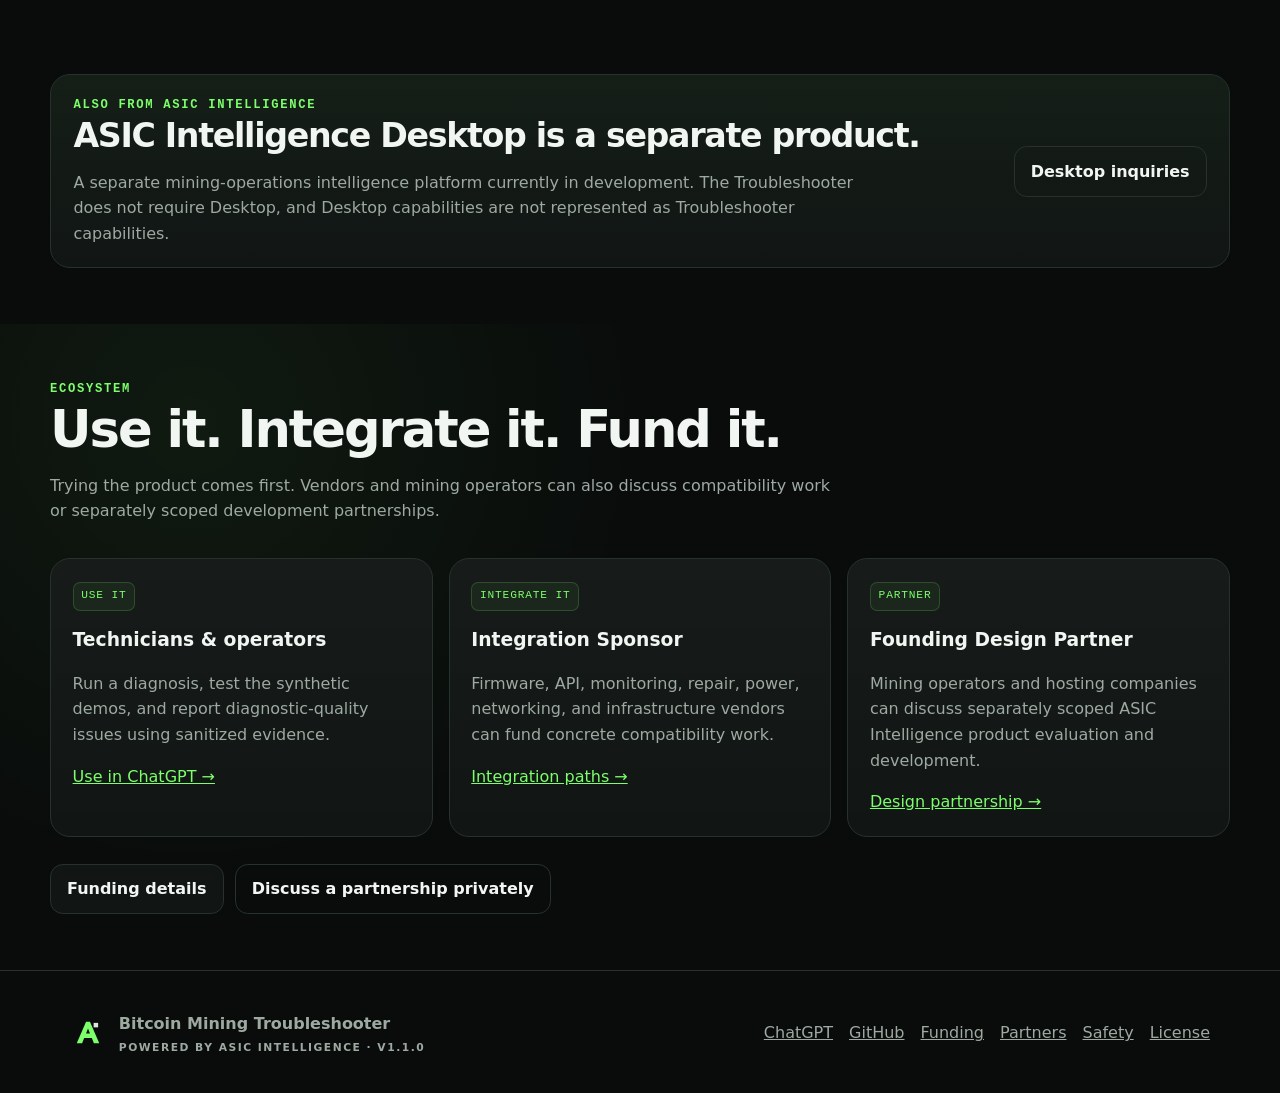
==== commit 8438de5b: "fix(site): simplify developer credibility card" ====
--- a/docs/index.html
+++ b/docs/index.html
@@ -77,7 +77,6 @@
     <article class="card"><span class="tag">UNKNOWNS · CONFIDENCE</span><h3>No invented certainty</h3><p>Missing remains Unknown. Confidence is explicit, and “Insufficient Evidence” is allowed when the evidence cannot support a conclusion.</p></article>
     <article class="card"><span class="tag">COMMON CAUSE · NEXT CHECK</span><h3>Operational reasoning</h3><p>Shared infrastructure and competing explanations are considered before isolated failures, followed by the safest high-value next observation.</p></article>
   </div></div></section>
-
   <section class="section" id="safety"><div class="container split"><div><div class="eyebrow">Hard boundary</div><h2>AI that investigates. Not AI with a kill switch to your mine.</h2><p>Bitcoin Mining Troubleshooter reasons over evidence supplied to the AI session. It does not add a miner-control backend or privileged remote-management path.</p></div><div class="card"><ul class="checks"><li>No reboot or reset execution</li><li>No pool/wallet changes</li><li>No firmware flashing</li><li>No voltage/frequency tuning</li><li>No PDU or breaker switching</li><li>No network reconfiguration</li><li>No arbitrary state-changing shell execution</li></ul><a href="safety.html">Read safety &amp; scope →</a></div></div></section>
 
   <section class="section alt" id="demos"><div class="container"><div class="section-heading"><div class="eyebrow">Guided evaluation</div><h2>Try a fleet-scale demo.</h2><p>Five synthetic scenarios let you test the reasoning without exposing real customer data or credentials.</p></div><div class="demo-grid">
@@ -94,7 +93,7 @@
     <article class="card install"><span class="tag">AGENT SKILL · AVAILABLE</span><h3>Portable Agent Skill</h3><p>Platform-neutral v1.1.0 package for compatible Agent Skill implementations.</p><a class="button secondary" href="https://github.com/KurtusCobain/ASIC-Intelligence-Plugin-Skill-Package/releases/download/v1.1.0/bitcoin-mining-troubleshooter-agent-skill-v1.1.0.zip" data-track="package_download" data-package="agent-skill" data-version="1.1.0">Download Agent Skill</a><a href="install-agent-skill.html">Installation guide →</a></article>
   </div></div></div></section>
 
-  <section class="section alt compact-section" id="founder"><div class="container split founder-split"><div><div class="eyebrow">Why it exists</div><h2>Built from Bitcoin mining operations experience.</h2><p>Bitcoin Mining Troubleshooter grew from firsthand mining operations experience and software built around the diagnostic problems technicians and operations teams encounter.</p></div><div class="card founder-card"><span class="tag">OPERATOR-BUILT</span><h3>Austin Bercaw-Bond</h3><p><strong>Technician → Operations Intelligence Analyst</strong></p><p>4 promotions in 3 years · operational mining software used in production</p><a href="https://www.linkedin.com/in/austinbercaw" data-track="founder_profile_click" data-placement="founder">Founder profile →</a><a href="mailto:austin@wnclogiclab.com">austin@wnclogiclab.com</a></div></div></section>
+  <section class="section alt compact-section" id="founder"><div class="container split founder-split"><div><div class="eyebrow">Why it exists</div><h2>Built from Bitcoin mining operations experience.</h2><p>Bitcoin Mining Troubleshooter grew from firsthand mining operations experience and software built around the diagnostic problems technicians and operations teams encounter.</p></div><div class="card founder-card"><span class="tag">OPERATOR-BUILT</span><p>Built from real Bitcoin mining operations experience and software developed around day-to-day diagnostic work.</p><a href="https://www.linkedin.com/in/austinbercaw" data-track="founder_profile_click" data-placement="founder">About the developer</a><a href="mailto:austin@wnclogiclab.com">austin@wnclogiclab.com</a></div></div></section>
 
   <section class="section compact-section" id="validation"><div class="container"><div class="section-heading"><div class="eyebrow">Validation status</div><h2>Claims should match evidence.</h2><p>The synthetic suite exercises fleet-scale reasoning; it is not a substitute for hardware acceptance testing.</p></div><div class="validation-grid"><div><span>Synthetic demo suite</span><b>SIMULATED</b></div><div><span>Evidence methodology</span><b>TESTED FROM REAL EXPORT</b></div><div><span>Codex / Agent Skill package</span><b>STRUCTURALLY VALIDATED</b></div><div><span>Claude package</span><b>CLAUDE CLI VALIDATED · MARKETPLACE PENDING</b></div><div><span>Physical miner integration</span><b>NOT PART OF v1.1.0</b></div></div><p class="muted">See <a href="benchmarks.html">benchmark methodology</a> for the public evaluation model.</p></div></section>
 
--- a/docs/styles.css
+++ b/docs/styles.css
@@ -1,7 +1,5 @@
-:root{--bg:#090C0B;--surface:#111614;--surface2:#151C18;--green:#7CFF6B;--text:#F2F6F3;--muted:#9DA9A1;--line:#26322B;--max:1180px;--radius:20px}*{box-sizing:border-box}html{scroll-behavior:smooth}body{margin:0;min-width:320px;background:radial-gradient(circle at 84% 8%,rgba(124,255,107,.09),transparent 30rem),var(--bg);color:var(--text);font-family:Inter,ui-sans-serif,system-ui,-apple-system,"Segoe UI",sans-serif;line-height:1.6}a{color:inherit}code,.eyebrow,.label,.tag,.stats strong,.badge-row span{font-family:"IBM Plex Mono","SFMono-Regular",Consolas,monospace}.skip-link{position:fixed;left:1rem;top:-5rem;background:var(--text);color:var(--bg);padding:.7rem 1rem;border-radius:.6rem;z-index:200}.skip-link:focus{top:1rem}.site-header{position:sticky;top:0;z-index:100;background:rgba(9,12,11,.86);backdrop-filter:blur(18px);border-bottom:1px solid rgba(255,255,255,.06)}.header-inner,.footer-inner{max-width:var(--max);margin:auto;padding:.85rem 1.25rem;display:flex;align-items:center;justify-content:space-between;gap:1rem}.brand,.footer-inner>div{display:flex;align-items:center;gap:.8rem;text-decoration:none;font-weight:800}.brand img,.footer-inner img{width:36px;height:36px}.brand small,.footer-inner small{display:block;color:var(--muted);font-size:.67rem;letter-spacing:.14em;text-transform:uppercase}.nav{display:flex;align-items:center;gap:1rem}.nav a{text-decoration:none;color:var(--muted);font-size:.92rem}.nav a:hover{color:var(--text)}.nav-cta{background:var(--green)!important;color:var(--bg)!important;padding:.55rem .85rem;border-radius:999px;font-weight:800}.menu-button{display:none;background:none;color:var(--text);border:1px solid var(--line);border-radius:.7rem;padding:.5rem .7rem}.hero,.section{padding:5.5rem 1.25rem}.hero{padding-top:6.5rem}.hero-grid,.container{max-width:var(--max);margin:auto}.hero-grid{display:grid;grid-template-columns:1.08fr .92fr;gap:3.5rem;align-items:center}.eyebrow{color:var(--green);font-size:.76rem;font-weight:800;letter-spacing:.14em;text-transform:uppercase}h1{font-size:clamp(3rem,6.4vw,6rem);line-height:.96;letter-spacing:-.06em;margin:.9rem 0 1.4rem;max-width:11ch}h2{font-size:clamp(2rem,4vw,3.4rem);line-height:1.05;letter-spacing:-.04em;margin:.2rem 0 1rem}h3{margin:.1rem 0 .55rem;font-size:1.17rem}.lead{font-size:clamp(1.06rem,1.8vw,1.28rem);color:#CDD6D0;max-width:720px}.hero-actions,.button-row{display:flex;gap:.7rem;flex-wrap:wrap;margin-top:1.8rem}.button{display:inline-flex;align-items:center;justify-content:center;min-height:46px;padding:.72rem 1rem;border-radius:.8rem;border:1px solid var(--line);text-decoration:none;font-weight:800;background:var(--surface)}.button.primary{background:var(--green);border-color:var(--green);color:var(--bg)}.button.ghost{background:transparent}.hero-note,.muted{color:var(--muted);font-size:.92rem}.terminal{background:#070A09;border:1px solid var(--line);border-radius:var(--radius);overflow:hidden;box-shadow:0 25px 90px rgba(0,0,0,.4)}.terminal-bar{padding:.85rem 1rem;background:var(--surface);border-bottom:1px solid var(--line);display:flex;gap:.4rem;align-items:center;color:var(--muted);font:700 .72rem monospace}.terminal-bar span{width:9px;height:9px;border-radius:99px;background:#425249}.terminal-bar span:nth-child(3){background:var(--green)}.terminal-bar b{margin-left:.5rem}.terminal-body{padding:1.25rem;font:500 .83rem/1.55 "IBM Plex Mono",Consolas,monospace}.line{display:grid;grid-template-columns:105px 1fr;gap:1rem;padding:.42rem 0;border-bottom:1px dashed rgba(255,255,255,.05)}.label{color:#77847C;font-size:.72rem;letter-spacing:.07em}.green{color:var(--green)}.callout{margin-top:1rem;padding:1rem;border-left:2px solid var(--green);background:rgba(124,255,107,.055);color:#D8E0DB}.stats{max-width:var(--max);margin:0 auto 1rem;display:grid;grid-template-columns:repeat(4,1fr);background:var(--surface);border:1px solid var(--line);border-radius:var(--radius);overflow:hidden}.stats div{padding:1.35rem;border-right:1px solid var(--line)}.stats div:last-child{border:0}.stats strong{display:block;color:var(--green);font-size:1.65rem}.stats span{color:var(--muted);font-size:.88rem}.section-heading{max-width:780px;margin-bottom:2.2rem}.section-heading p,.card p,.privacy-note{color:var(--muted)}.alt{background:linear-gradient(180deg,rgba(255,255,255,.018),transparent)}.grid-3{display:grid;grid-template-columns:repeat(3,1fr);gap:1rem}.card{background:linear-gradient(180deg,rgba(255,255,255,.025),transparent),var(--surface);border:1px solid var(--line);border-radius:var(--radius);padding:1.35rem}.tag{display:inline-block;color:var(--green);font-size:.72rem;letter-spacing:.08em;border:1px solid rgba(124,255,107,.18);background:rgba(124,255,107,.055);padding:.28rem .48rem;border-radius:.45rem;margin-bottom:.8rem}.demo-grid{display:grid;grid-template-columns:repeat(5,1fr);gap:.8rem}.demo{display:flex;flex-direction:column;min-height:260px}.demo>b{color:var(--green);font:800 .8rem monospace}.demo a,.install>a:not(.button),.card>a{margin-top:auto;color:var(--green)}.install{display:flex;flex-direction:column;gap:.7rem}.split{display:grid;grid-template-columns:1fr 1fr;gap:1.3rem;align-items:start}.checks{list-style:none;padding:0;margin:0 0 1rem;display:grid;gap:.6rem}.checks li{padding-left:1.5rem;position:relative}.checks li:before{content:"✓";position:absolute;left:0;color:var(--green);font-weight:900}.flow{display:grid;grid-template-columns:repeat(5,1fr);gap:.7rem}.flow>div{border:1px solid var(--line);background:var(--surface);border-radius:1rem;padding:1rem;min-height:130px}.flow b{display:block;color:var(--green);font:800 .8rem monospace;margin-bottom:.6rem}.flow span{color:var(--muted);font-size:.9rem}.privacy-note{border-left:2px solid var(--green);padding:1rem;margin-top:1rem;background:rgba(124,255,107,.04)}.funding{background:radial-gradient(circle at 15% 15%,rgba(124,255,107,.06),transparent 28rem)}.badge-row{display:flex;gap:.6rem;flex-wrap:wrap}.badge-row span{border:1px solid var(--line);background:var(--surface);padding:.45rem .6rem;border-radius:.55rem;color:#CCD7CF;font-size:.74rem}.faq{display:grid;gap:.7rem}.faq details{background:var(--surface);border:1px solid var(--line);border-radius:1rem;padding:1rem}.faq summary{cursor:pointer;font-weight:800}.faq p{color:var(--muted)}footer{border-top:1px solid var(--line);padding:1.6rem 0;color:var(--muted)}footer nav{display:flex;gap:1rem;flex-wrap:wrap}footer nav a{color:var(--muted)}@media(max-width:980px){.hero-grid,.split{grid-template-columns:1fr}.grid-3{grid-template-columns:1fr 1fr}.demo-grid{grid-template-columns:1fr 1fr}.flow{grid-template-columns:1fr}.stats{grid-template-columns:1fr 1fr}.stats div:nth-child(2){border-right:0}.stats div:nth-child(-n+2){border-bottom:1px solid var(--line)}}@media(max-width:680px){.hero,.section{padding:4rem 1rem}.header-inner{padding:.7rem 1rem}.menu-button{display:block}.nav{display:none;position:absolute;top:64px;left:.75rem;right:.75rem;flex-direction:column;align-items:stretch;background:var(--surface);border:1px solid var(--line);border-radius:1rem;padding:.8rem}.nav.open{display:flex}.grid-3,.demo-grid,.stats{grid-template-columns:1fr}.stats div{border-right:0;border-bottom:1px solid var(--line)}.line{grid-template-columns:1fr;gap:.15rem}.footer-inner{align-items:flex-start;flex-direction:column}}@media(prefers-reduced-motion:reduce){html{scroll-behavior:auto}}.terminal-caption{color:var(--green);font:800 .68rem "IBM Plex Mono",Consolas,monospace;letter-spacing:.1em;text-transform:uppercase;margin-bottom:.65rem}.validation-grid{display:grid;gap:.65rem}.validation-grid>div{display:grid;grid-template-columns:minmax(190px,1fr) 1.5fr;gap:1rem;align-items:center;border:1px solid var(--line);background:var(--surface);border-radius:.8rem;padding:.8rem 1rem}.validation-grid span{color:var(--muted)}.validation-grid b{color:var(--green);font:800 .74rem "IBM Plex Mono",Consolas,monospace;letter-spacing:.04em}@media(max-width:680px){.validation-grid>div{grid-template-columns:1fr;gap:.25rem}}
-
-/* Launch v2 additions */
-.availability-strip{display:flex;gap:.55rem;flex-wrap:wrap;margin-top:1.15rem}.availability-strip span{border:1px solid var(--line);background:rgba(255,255,255,.025);border-radius:999px;padding:.38rem .65rem;color:var(--muted);font-size:.78rem}.availability-strip b{color:var(--text);margin-right:.3rem}.evidence-grid .card{min-height:190px}.demo-showcase{display:grid;grid-template-columns:1fr .72fr;gap:3rem;align-items:center}.video-shell{max-width:380px;margin-inline:auto;width:100%;aspect-ratio:9/16;border:1px solid var(--line);border-radius:var(--radius);overflow:hidden;background:#000;box-shadow:0 25px 90px rgba(0,0,0,.38)}.video-shell iframe{width:100%;height:100%;border:0;display:block}.grid-4{display:grid;grid-template-columns:repeat(4,1fr);gap:1rem}.availability-grid .card{min-height:305px}.install.featured{border-color:rgba(124,255,107,.5);box-shadow:inset 0 0 0 1px rgba(124,255,107,.09)}.founder-card{display:flex;flex-direction:column;gap:.45rem}.founder-card a{display:block}.desktop-note{display:grid;grid-template-columns:1fr auto;gap:1.5rem;align-items:center;border:1px solid var(--line);border-radius:var(--radius);padding:1.5rem;background:linear-gradient(180deg,rgba(124,255,107,.035),transparent),var(--surface)}.desktop-note h2{font-size:clamp(1.7rem,3vw,2.55rem)}.desktop-note p{color:var(--muted);max-width:780px}.content-page{max-width:900px;margin:auto}.content-page h1{max-width:14ch}.content-page .lead{max-width:760px}.content-stack{display:grid;gap:1rem}.content-stack section{background:var(--surface);border:1px solid var(--line);border-radius:var(--radius);padding:1.35rem}.content-stack ul{color:var(--muted)}.cta-panel{margin-top:2rem;padding:1.5rem;border:1px solid rgba(124,255,107,.25);border-radius:var(--radius);background:rgba(124,255,107,.045)}.cta-panel p{color:var(--muted)}
-@media(max-width:1080px){.grid-4{grid-template-columns:1fr 1fr}.demo-showcase{grid-template-columns:1fr 1fr}}
-@media(max-width:760px){.demo-showcase,.desktop-note{grid-template-columns:1fr}.video-shell{max-width:320px}.desktop-note .button{justify-self:start}.grid-4{grid-template-columns:1fr}}
-@media(max-width:680px){h1{font-size:clamp(2.65rem,13vw,4rem);max-width:12ch}.availability-strip{display:grid;grid-template-columns:1fr 1fr}.video-shell{max-width:280px}.nav-cta{text-align:center}}
+:root{--bg:#090C0B;--surface:#111614;--surface2:#151C18;--green:#7CFF6B;--text:#F2F6F3;--muted:#9DA9A1;--line:#26322B;--max:1180px;--radius:20px;--shadow:0 24px 80px rgba(0,0,0,.34)}*{box-sizing:border-box}html{scroll-behavior:smooth}body{margin:0;min-width:320px;background:radial-gradient(circle at 84% 8%,rgba(124,255,107,.09),transparent 30rem),var(--bg);color:var(--text);font-family:Inter,ui-sans-serif,system-ui,-apple-system,"Segoe UI",sans-serif;line-height:1.6}a{color:inherit}a,button{transition:border-color .18s ease,background .18s ease,color .18s ease,transform .18s ease,box-shadow .18s ease}a:focus-visible,button:focus-visible,summary:focus-visible{outline:3px solid var(--green);outline-offset:3px;border-radius:.4rem}code,.eyebrow,.label,.tag,.stats strong,.badge-row span{font-family:"IBM Plex Mono","SFMono-Regular",Consolas,monospace}.skip-link{position:fixed;left:1rem;top:-5rem;background:var(--text);color:var(--bg);padding:.7rem 1rem;border-radius:.6rem;z-index:200}.skip-link:focus{top:1rem}.site-header{position:sticky;top:0;z-index:100;background:rgba(9,12,11,.88);backdrop-filter:blur(18px);border-bottom:1px solid rgba(255,255,255,.06)}.header-inner,.footer-inner{max-width:var(--max);margin:auto;padding:.85rem 1.25rem;display:flex;align-items:center;justify-content:space-between;gap:1rem}.brand,.footer-inner>div{display:flex;align-items:center;gap:.8rem;text-decoration:none;font-weight:800}.brand img,.footer-inner img{width:36px;height:36px}.brand span{line-height:1.15}.brand small,.footer-inner small{display:block;color:var(--muted);font-size:.67rem;letter-spacing:.14em;text-transform:uppercase;margin-top:.16rem}.nav{display:flex;align-items:center;gap:1rem}.nav a{text-decoration:none;color:var(--muted);font-size:.92rem}.nav a:hover{color:var(--text)}.nav-cta{background:var(--green)!important;color:var(--bg)!important;padding:.55rem .85rem;border-radius:999px;font-weight:800}.menu-button{display:none;background:none;color:var(--text);border:1px solid var(--line);border-radius:.7rem;padding:.55rem .8rem;font:inherit;font-weight:700}.hero,.section{padding:5rem 1.25rem}.compact-section{padding-top:3.5rem;padding-bottom:3.5rem}.hero{padding-top:5.8rem}.hero-grid,.container{max-width:var(--max);margin:auto}.hero-grid{display:grid;grid-template-columns:1.04fr .96fr;gap:3.3rem;align-items:center}.eyebrow{color:var(--green);font-size:.76rem;font-weight:800;letter-spacing:.14em;text-transform:uppercase}h1{font-size:clamp(3rem,6.1vw,5.7rem);line-height:.96;letter-spacing:-.06em;margin:.9rem 0 1.35rem;max-width:11.5ch}h2{font-size:clamp(2rem,4vw,3.35rem);line-height:1.05;letter-spacing:-.04em;margin:.2rem 0 1rem}h3{margin:.1rem 0 .55rem;font-size:1.17rem}.lead{font-size:clamp(1.06rem,1.7vw,1.24rem);color:#CDD6D0;max-width:690px}.hero-actions,.button-row{display:flex;gap:.7rem;flex-wrap:wrap;margin-top:1.65rem}.button{display:inline-flex;align-items:center;justify-content:center;min-height:46px;padding:.72rem 1rem;border-radius:.8rem;border:1px solid var(--line);text-decoration:none;font-weight:800;background:var(--surface);cursor:pointer}.button:hover{border-color:#425249;transform:translateY(-1px)}.button.primary{background:var(--green);border-color:var(--green);color:var(--bg);box-shadow:0 10px 32px rgba(124,255,107,.12)}.button.primary:hover{box-shadow:0 13px 38px rgba(124,255,107,.18)}.button.ghost{background:transparent}.hero-note,.muted{color:var(--muted);font-size:.92rem}.trust-line{display:flex;gap:.48rem;flex-wrap:wrap;align-items:center;margin-top:1rem}.trust-line strong{color:var(--green)}.terminal{background:#070A09;border:1px solid var(--line);border-radius:var(--radius);overflow:hidden;box-shadow:var(--shadow)}.hero-terminal{max-width:560px}.terminal-bar{padding:.85rem 1rem;background:var(--surface);border-bottom:1px solid var(--line);display:flex;gap:.4rem;align-items:center;color:var(--muted);font:700 .72rem monospace}.terminal-bar span{width:9px;height:9px;border-radius:99px;background:#425249}.terminal-bar span:nth-child(3){background:var(--green)}.terminal-bar b{margin-left:.5rem}.terminal-body{padding:1.25rem;font:500 .83rem/1.55 "IBM Plex Mono",Consolas,monospace}.terminal-caption{color:var(--green);font:800 .68rem "IBM Plex Mono",Consolas,monospace;letter-spacing:.1em;text-transform:uppercase;margin-bottom:.65rem}.line{display:grid;grid-template-columns:120px 1fr;gap:1rem;padding:.48rem 0;border-bottom:1px dashed rgba(255,255,255,.05)}.label{color:#77847C;font-size:.72rem;letter-spacing:.07em}.green{color:var(--green)}.result-key{background:rgba(124,255,107,.035);margin-inline:-.45rem;padding-inline:.45rem;border-radius:.35rem}.result-key .label{color:var(--green)}.callout{margin-top:1rem;padding:1rem;border-left:2px solid var(--green);background:rgba(124,255,107,.055);color:#D8E0DB}.result-terminal{max-width:900px}.stats{max-width:var(--max);margin:0 auto 1rem;display:grid;grid-template-columns:repeat(4,1fr);background:var(--surface);border:1px solid var(--line);border-radius:var(--radius);overflow:hidden}.stats div{padding:1.25rem 1.35rem;border-right:1px solid var(--line)}.stats div:last-child{border:0}.stats strong{display:block;color:var(--green);font-size:1.45rem}.stats span{color:var(--muted);font-size:.88rem}.section-heading{max-width:780px;margin-bottom:2.1rem}.section-heading p,.card p,.privacy-note{color:var(--muted)}.alt{background:linear-gradient(180deg,rgba(255,255,255,.018),transparent)}.grid-3{display:grid;grid-template-columns:repeat(3,1fr);gap:1rem}.grid-4{display:grid;grid-template-columns:repeat(4,1fr);gap:1rem}.card{background:linear-gradient(180deg,rgba(255,255,255,.025),transparent),var(--surface);border:1px solid var(--line);border-radius:var(--radius);padding:1.35rem}.tag{display:inline-block;color:var(--green);font-size:.7rem;letter-spacing:.075em;border:1px solid rgba(124,255,107,.18);background:rgba(124,255,107,.055);padding:.28rem .48rem;border-radius:.45rem;margin-bottom:.8rem}.demo-showcase{display:grid;grid-template-columns:1fr .58fr;gap:3rem;align-items:center}.video-shell{max-width:315px;margin-inline:auto;width:100%;aspect-ratio:9/16;border:1px solid var(--line);border-radius:var(--radius);overflow:hidden;background:#000;box-shadow:var(--shadow)}.video-shell iframe{width:100%;height:100%;border:0;display:block}.flow{display:grid;grid-template-columns:repeat(4,1fr);gap:.75rem}.flow>div{border:1px solid var(--line);background:var(--surface);border-radius:1rem;padding:1.1rem;min-height:165px}.flow b{display:block;color:var(--green);font:800 .8rem monospace;margin-bottom:.65rem}.flow h3{font-size:1rem}.flow span{color:var(--muted);font-size:.9rem}.diagnostic-flow>div{position:relative}.diagnostic-flow>div:not(:last-child):after{content:"→";position:absolute;right:-.58rem;top:50%;color:var(--green);font-weight:900;z-index:2}.evidence-grid .card,.trust-grid .card{min-height:190px}.demo-grid{display:grid;grid-template-columns:repeat(auto-fit,minmax(205px,1fr));gap:.85rem}.demo{display:flex;flex-direction:column;min-height:230px}.demo>b{color:var(--green);font:800 .8rem monospace}.demo a,.install>a:not(.button),.card>a{margin-top:auto;color:var(--green)}.guided-trial{display:flex;align-items:center;justify-content:space-between;gap:1.5rem;margin-top:1.25rem;padding:1.15rem 1.25rem;border:1px solid rgba(124,255,107,.22);border-radius:var(--radius);background:rgba(124,255,107,.035)}.guided-trial p{margin:.15rem 0 .35rem;color:var(--muted)}.guided-trial blockquote{margin:.25rem 0;font-weight:700}.copy-prompt.copied{background:var(--green);color:var(--bg);border-color:var(--green)}.availability-primary{display:grid;grid-template-columns:1fr auto;align-items:center;gap:2rem;padding:1.5rem;border:1px solid rgba(124,255,107,.45);border-radius:var(--radius);background:radial-gradient(circle at 90% 10%,rgba(124,255,107,.08),transparent 18rem),var(--surface);margin-bottom:1.5rem}.availability-primary h3{font-size:1.55rem;margin:.25rem 0}.availability-primary p{color:var(--muted);margin:.2rem 0}.developer-options-heading{display:flex;justify-content:space-between;align-items:end;gap:1rem;margin-bottom:.85rem}.install{display:flex;flex-direction:column;gap:.7rem}.install .button{margin-top:auto}.split{display:grid;grid-template-columns:1fr 1fr;gap:1.3rem;align-items:start}.checks{list-style:none;padding:0;margin:0 0 1rem;display:grid;gap:.6rem}.checks li{padding-left:1.5rem;position:relative}.checks li:before{content:"✓";position:absolute;left:0;color:var(--green);font-weight:900}.founder-card{display:flex;flex-direction:column;gap:.42rem}.founder-card p{margin:.15rem 0}.founder-card a{display:block}.desktop-note{display:grid;grid-template-columns:1fr auto;gap:1.5rem;align-items:center;border:1px solid var(--line);border-radius:var(--radius);padding:1.3rem 1.4rem;background:linear-gradient(180deg,rgba(124,255,107,.035),transparent),var(--surface)}.desktop-note h2{font-size:clamp(1.6rem,2.6vw,2.25rem);margin-bottom:.55rem}.desktop-note p{color:var(--muted);max-width:780px;margin-bottom:0}.funding{background:radial-gradient(circle at 15% 15%,rgba(124,255,107,.06),transparent 28rem)}.badge-row{display:flex;gap:.6rem;flex-wrap:wrap}.badge-row span{border:1px solid var(--line);background:var(--surface);padding:.45rem .6rem;border-radius:.55rem;color:#CCD7CF;font-size:.74rem}.faq{display:grid;gap:.7rem}.faq details{background:var(--surface);border:1px solid var(--line);border-radius:1rem;padding:1rem}.faq summary{cursor:pointer;font-weight:800}.faq p{color:var(--muted)}.validation-grid{display:grid;gap:.65rem}.validation-grid>div{display:grid;grid-template-columns:minmax(190px,1fr) 1.5fr;gap:1rem;align-items:center;border:1px solid var(--line);background:var(--surface);border-radius:.8rem;padding:.8rem 1rem}.validation-grid span{color:var(--muted)}.validation-grid b{color:var(--green);font:800 .74rem "IBM Plex Mono",Consolas,monospace;letter-spacing:.04em}.privacy-note{border-left:2px solid var(--green);padding:1rem;margin-top:1rem;background:rgba(124,255,107,.04)}.content-page{max-width:900px;margin:auto}.content-page h1{max-width:14ch}.content-page .lead{max-width:760px}.content-stack{display:grid;gap:1rem}.content-stack section{background:var(--surface);border:1px solid var(--line);border-radius:var(--radius);padding:1.35rem}.content-stack ul{color:var(--muted)}.cta-panel{margin-top:2rem;padding:1.5rem;border:1px solid rgba(124,255,107,.25);border-radius:var(--radius);background:rgba(124,255,107,.045)}.cta-panel p{color:var(--muted)}footer{border-top:1px solid var(--line);padding:1.6rem 0;color:var(--muted)}footer nav{display:flex;gap:1rem;flex-wrap:wrap}footer nav a{color:var(--muted)}
+@media(max-width:980px){.menu-button{display:block}.nav{display:none;position:absolute;top:64px;left:.75rem;right:.75rem;flex-direction:column;align-items:stretch;background:var(--surface);border:1px solid var(--line);border-radius:1rem;padding:.8rem;box-shadow:var(--shadow)}.nav.open{display:flex}.nav a{padding:.55rem .65rem}.nav-cta{text-align:center}.hero-grid,.split{grid-template-columns:1fr}.hero-terminal{max-width:none}.flow{grid-template-columns:1fr 1fr}.diagnostic-flow>div:nth-child(2):after{display:none}.stats{grid-template-columns:1fr 1fr}.stats div:nth-child(2){border-right:0}.stats div:nth-child(-n+2){border-bottom:1px solid var(--line)}.grid-3{grid-template-columns:1fr 1fr}.grid-3>*:last-child{grid-column:1/-1}.demo-showcase{grid-template-columns:1fr 1fr}.availability-primary{grid-template-columns:1fr auto}}
+@media(max-width:760px){.hero,.section{padding:4rem 1rem}.compact-section{padding-top:3rem;padding-bottom:3rem}.header-inner{padding:.7rem 1rem}.brand span{font-size:.9rem}.brand small{font-size:.58rem}.demo-showcase,.desktop-note,.availability-primary{grid-template-columns:1fr}.video-shell{max-width:280px}.desktop-note .button,.availability-primary .button{justify-self:start}.grid-3{grid-template-columns:1fr}.grid-3>*:last-child{grid-column:auto}.flow{grid-template-columns:1fr}.diagnostic-flow>div:after{display:none!important}.line{grid-template-columns:1fr;gap:.15rem}.guided-trial{align-items:stretch;flex-direction:column}.developer-options-heading{display:block}.validation-grid>div{grid-template-columns:1fr;gap:.25rem}.footer-inner{align-items:flex-start;flex-direction:column}}
+@media(max-width:680px){h1{font-size:clamp(2.65rem,13vw,4rem);max-width:12ch}.stats{grid-template-columns:1fr}.stats div{border-right:0;border-bottom:1px solid var(--line)}.hero-actions{display:grid;grid-template-columns:1fr}.hero-actions .button{width:100%}.button-row.mobile-stack{display:grid;grid-template-columns:1fr}.availability-primary .button{width:100%}.trust-line{gap:.35rem}.video-shell{max-width:260px}}
+@media(prefers-reduced-motion:reduce){html{scroll-behavior:auto}*,*:before,*:after{transition:none!important}}
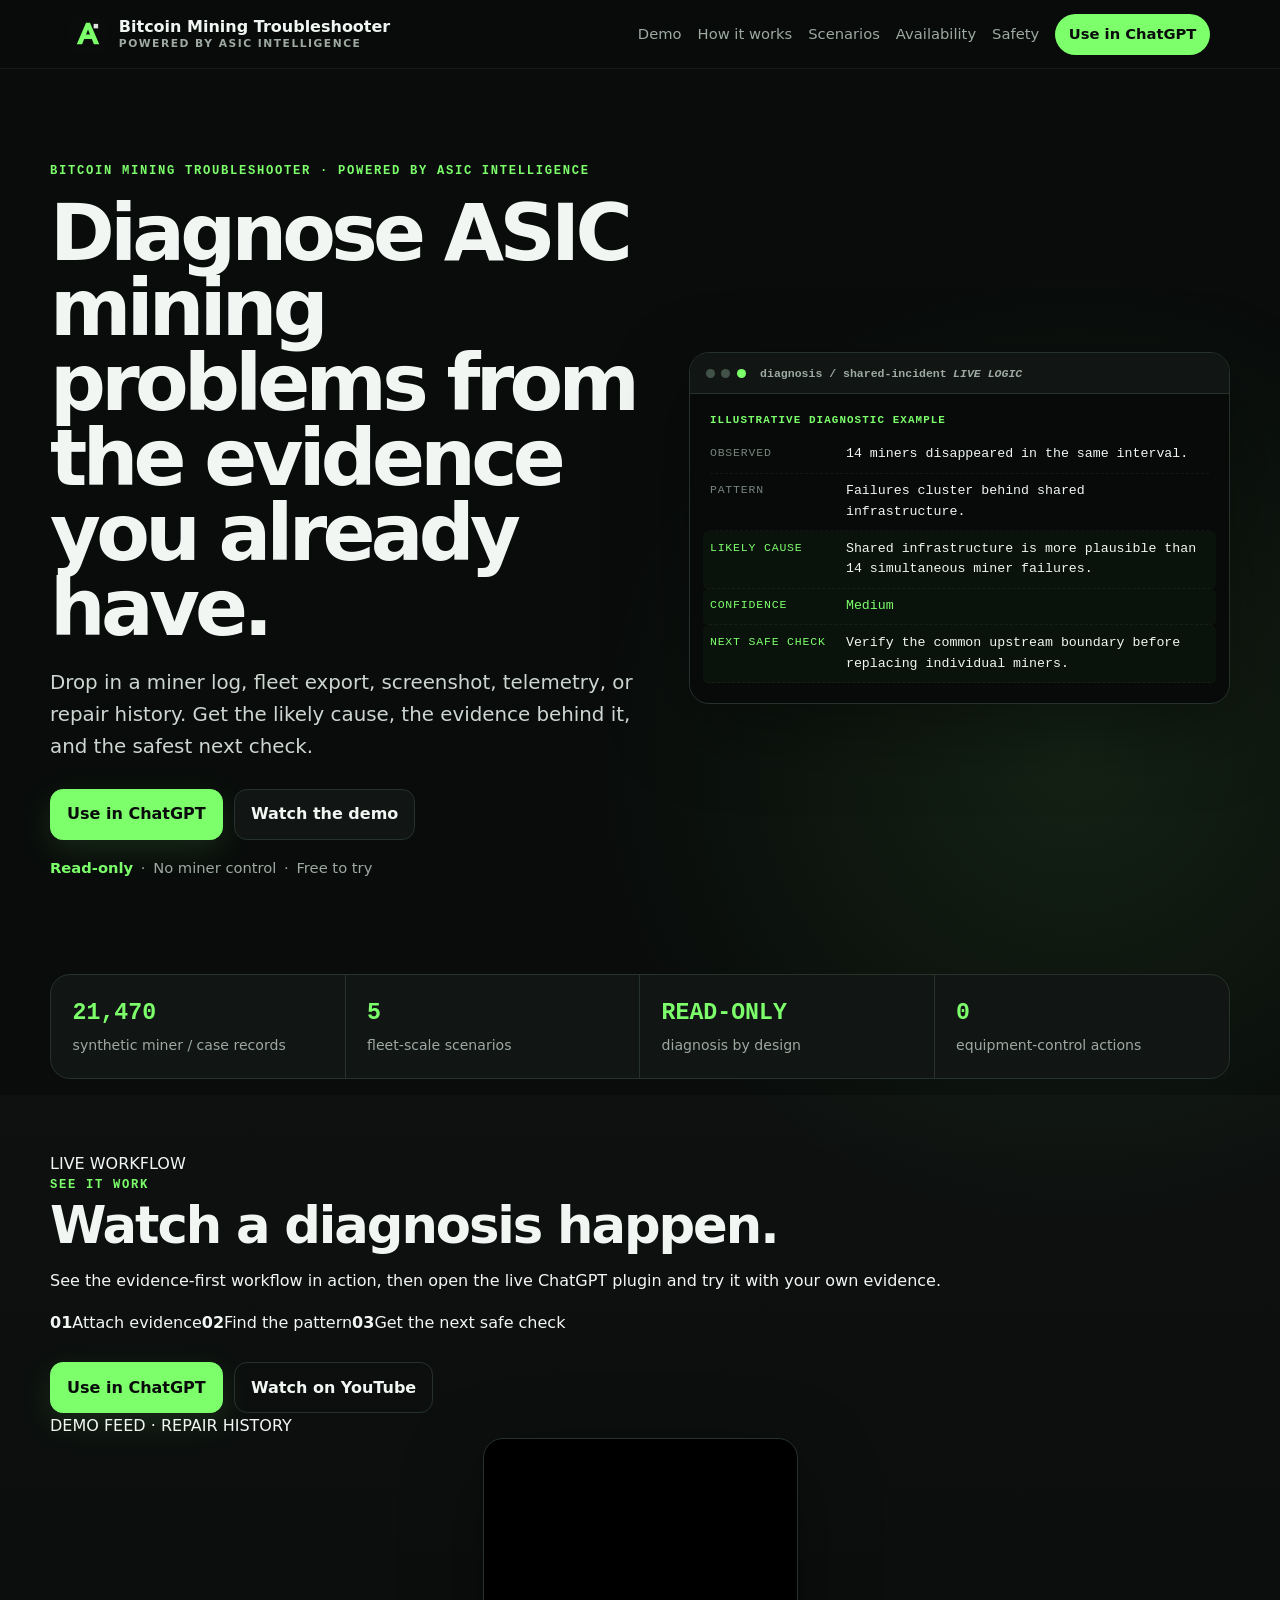
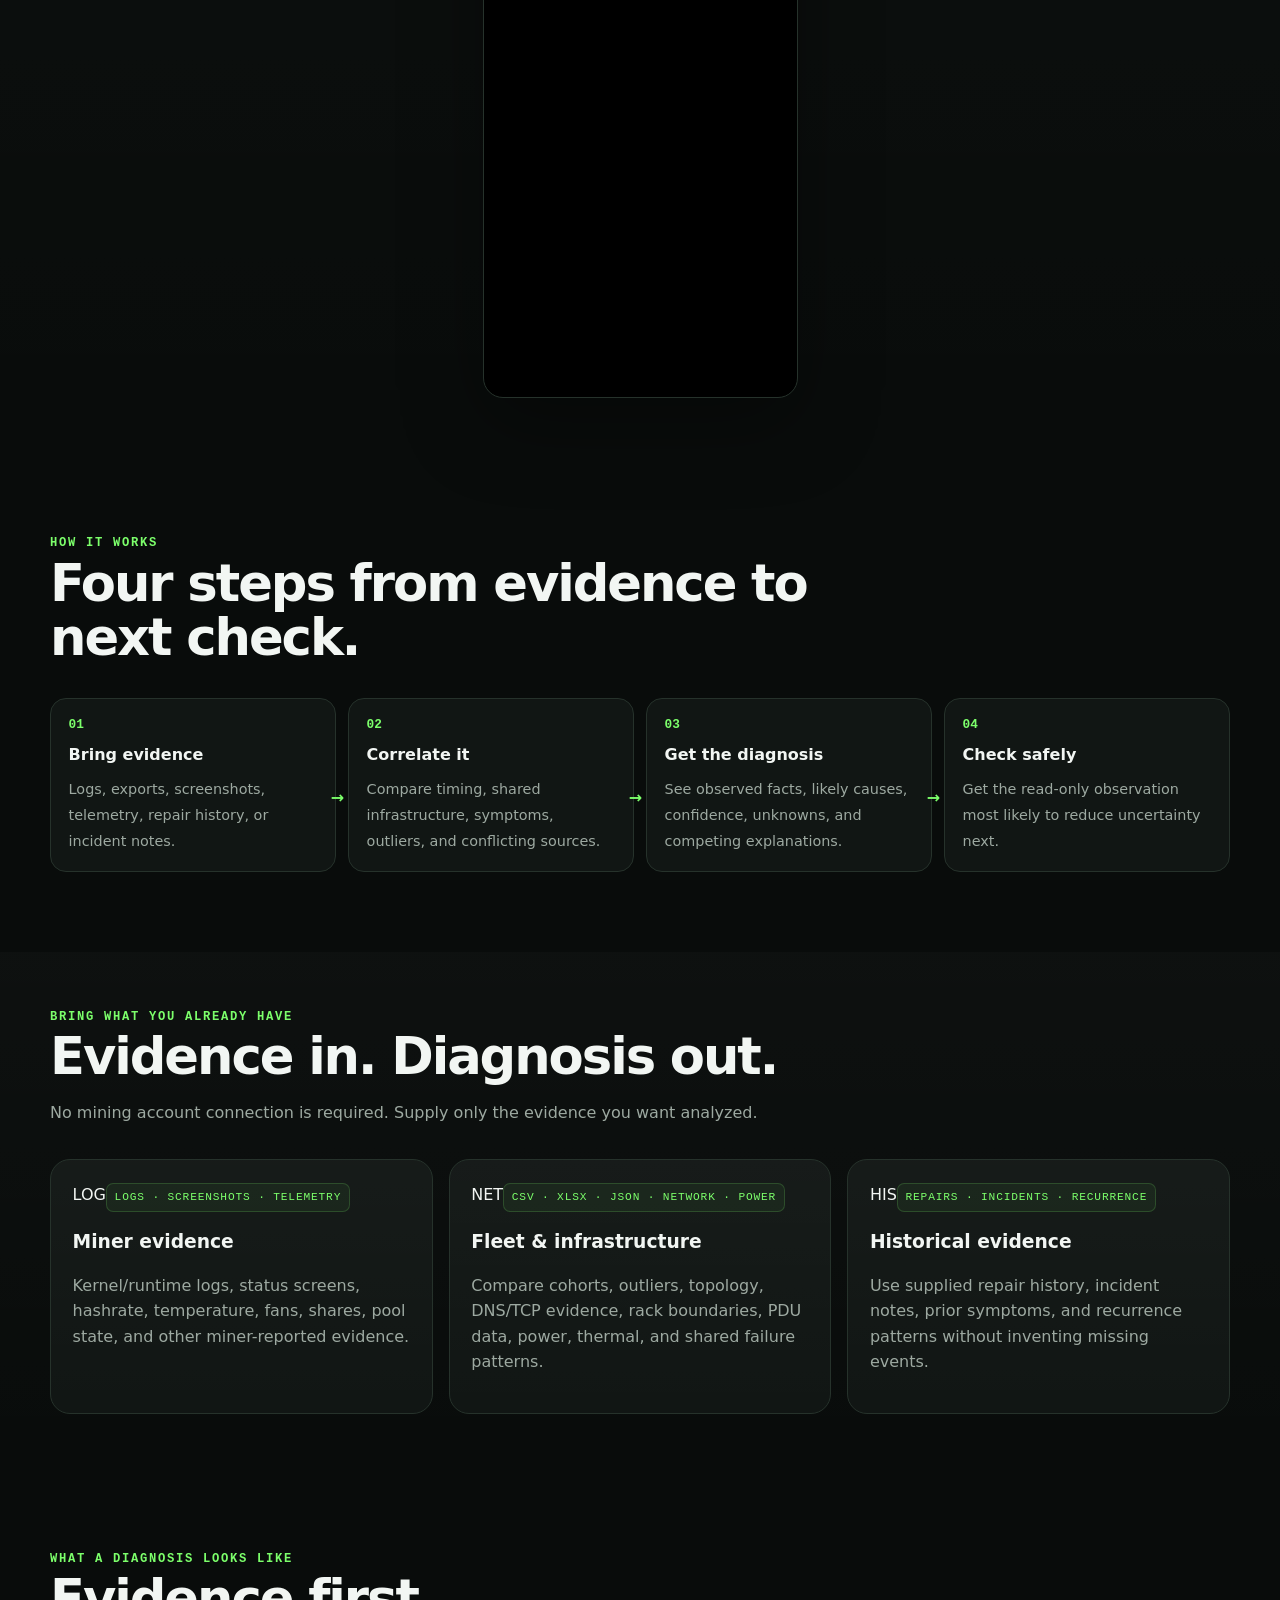
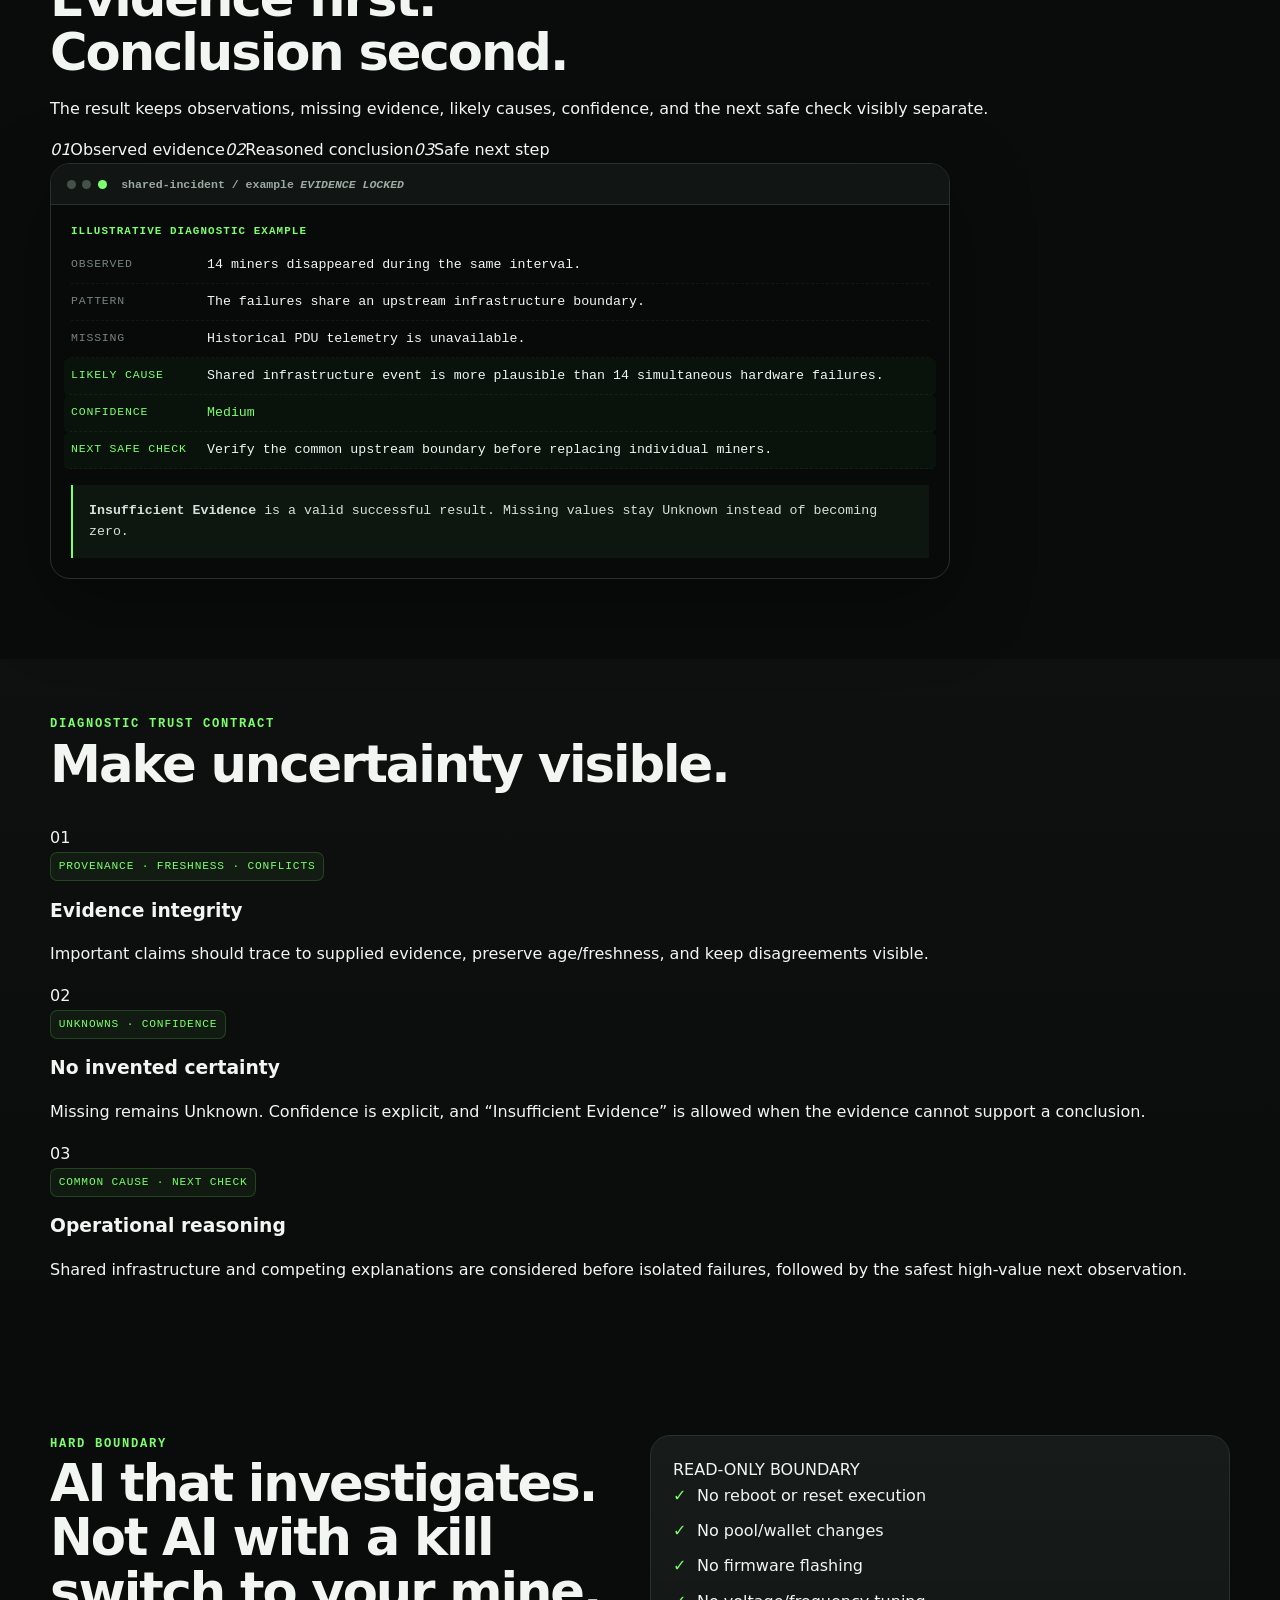
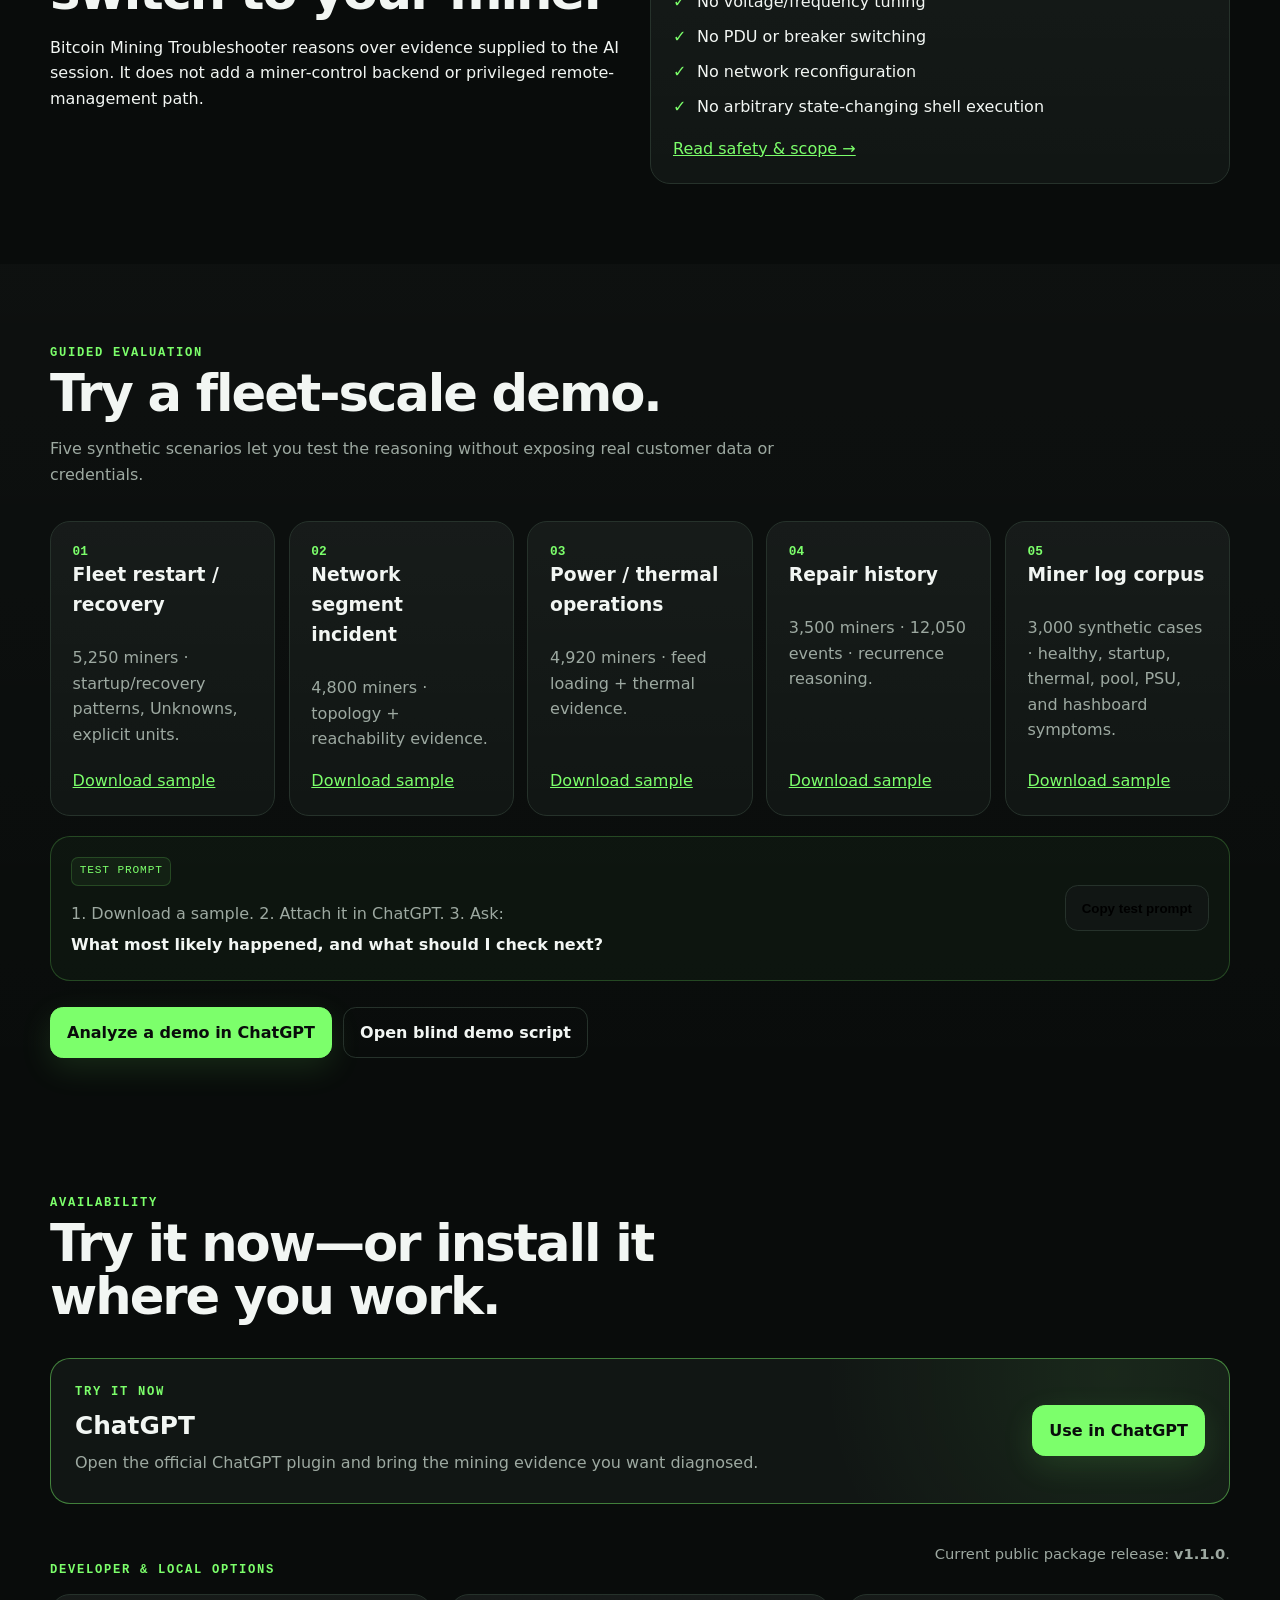
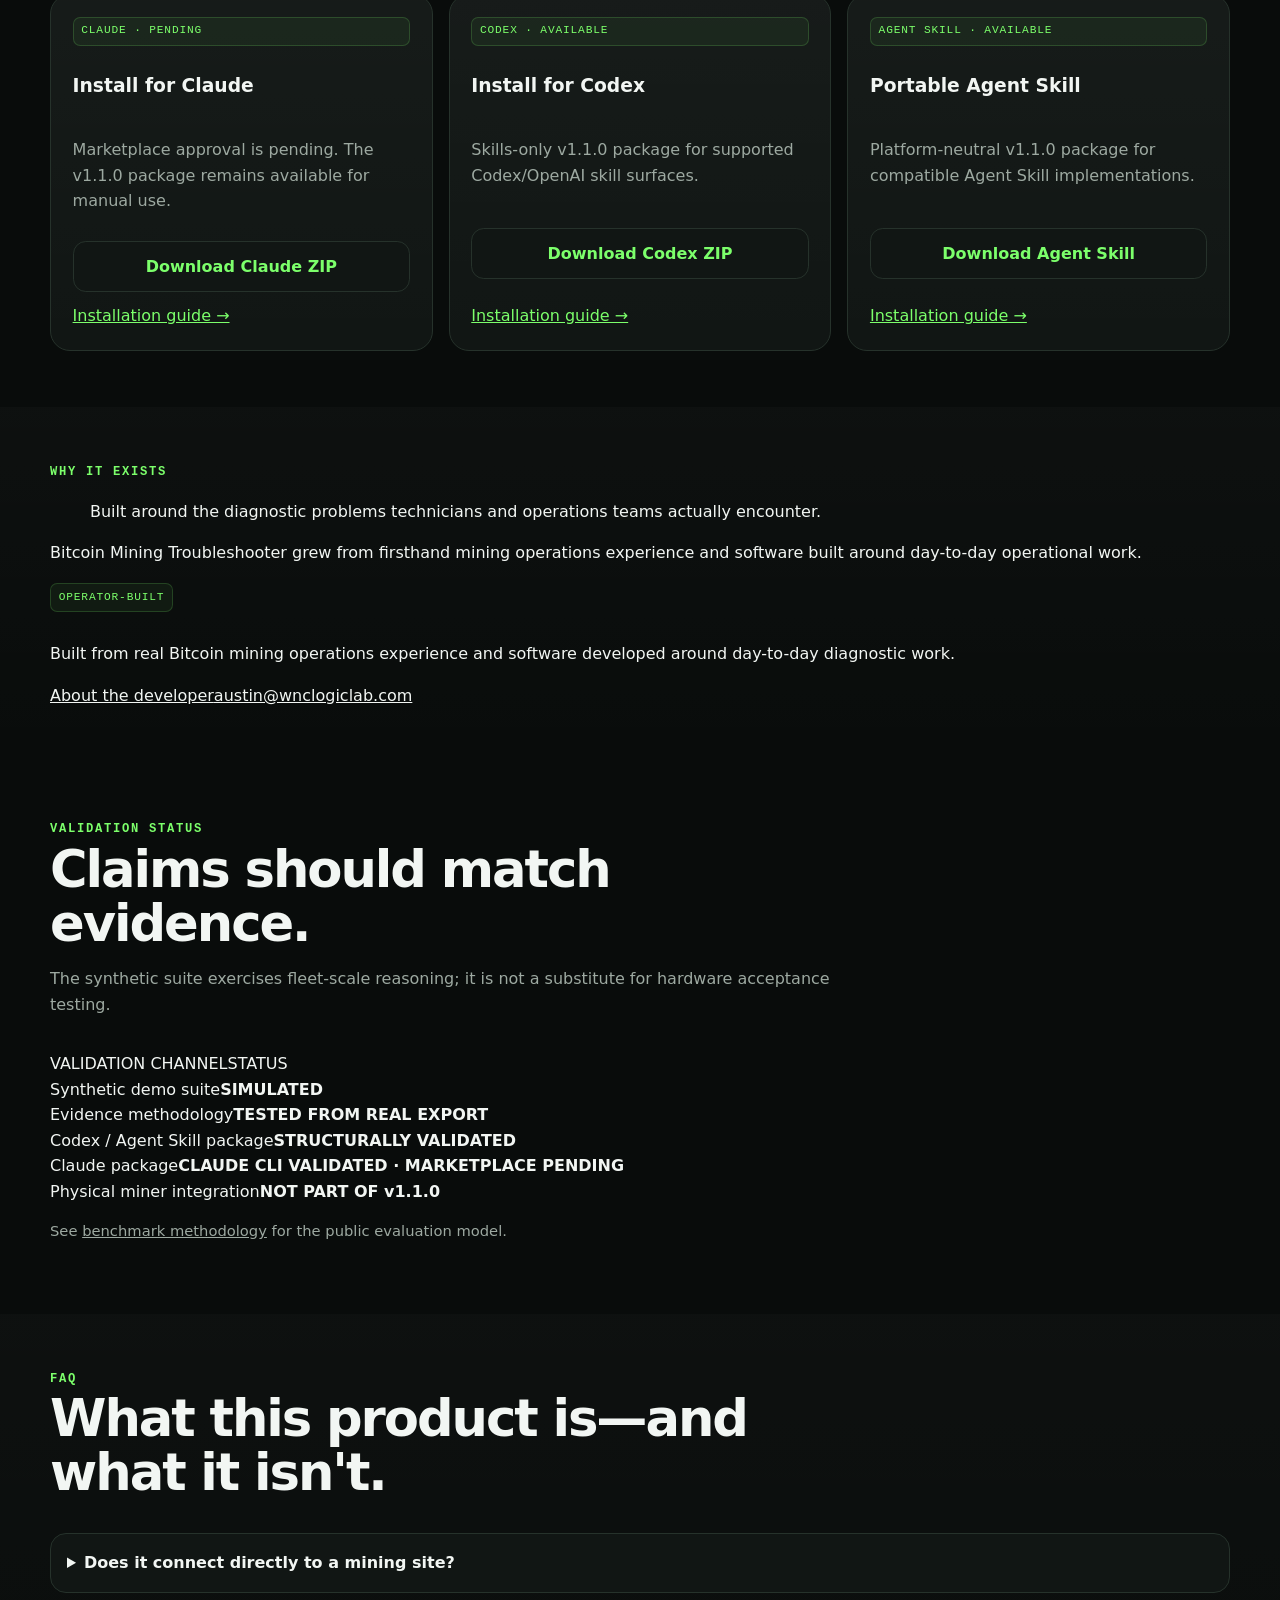
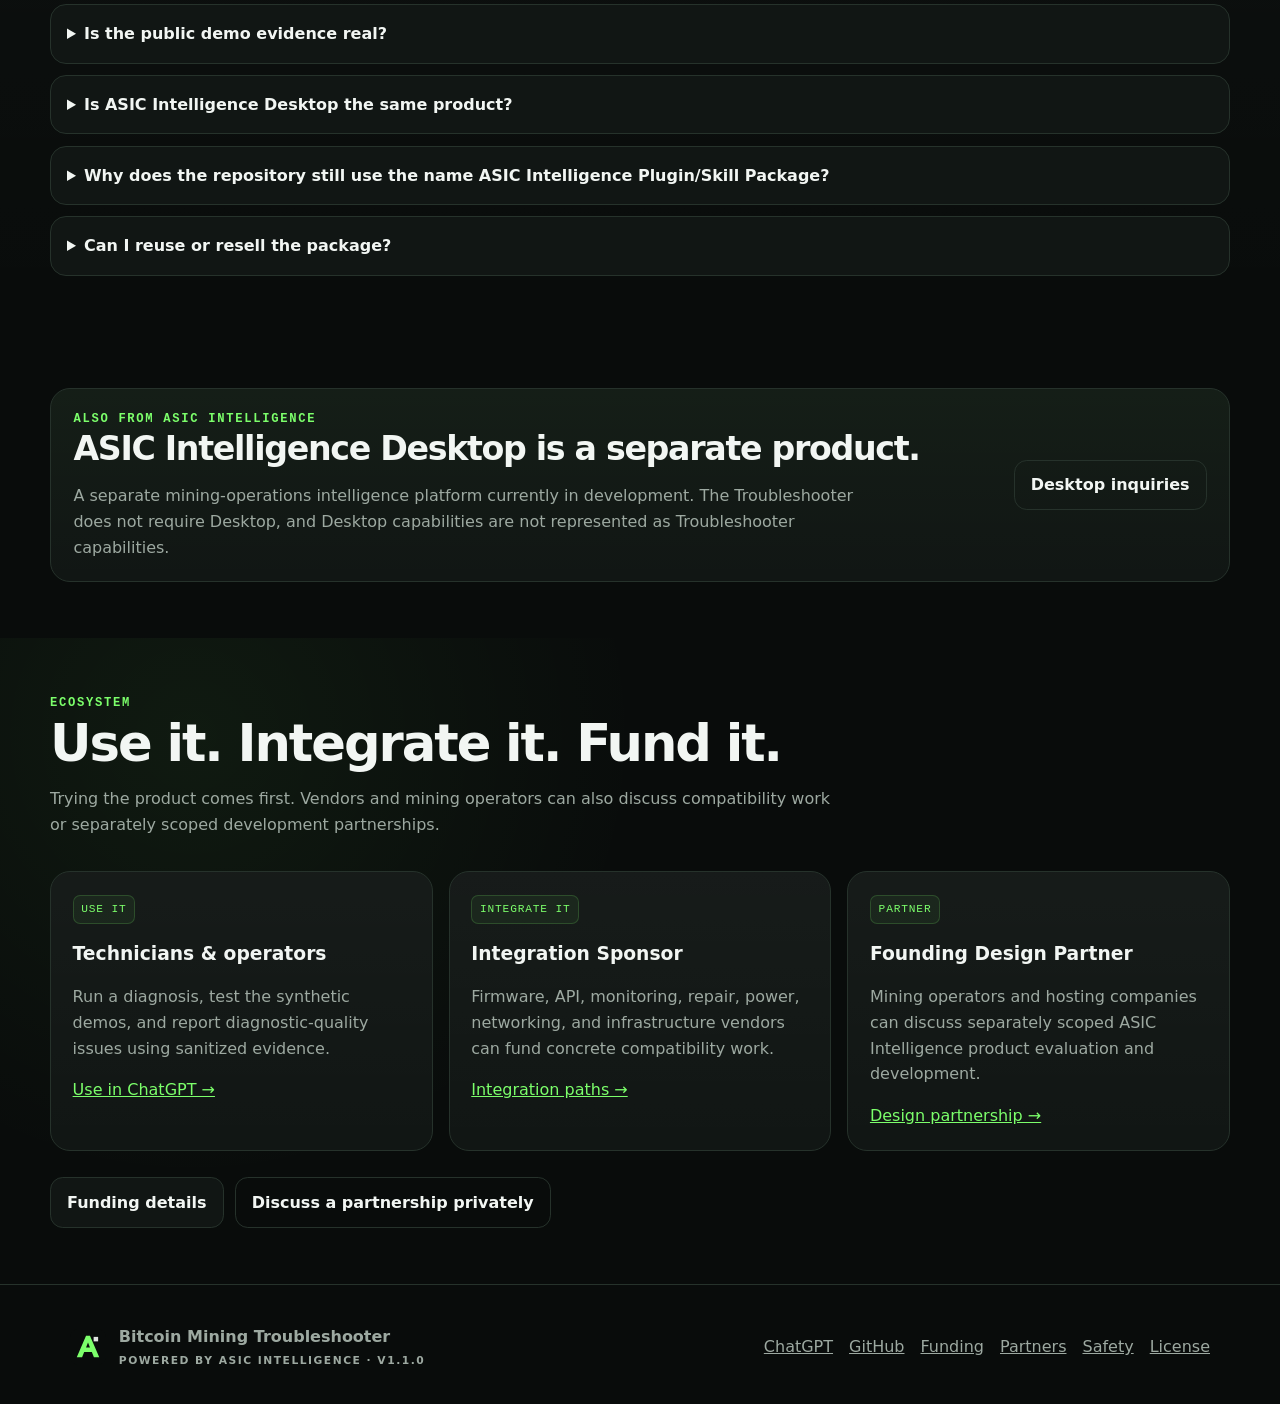
==== commit c5af7067: "feat(ui): introduce mining operations visual personality" ====
--- a/docs/index.html
+++ b/docs/index.html
@@ -36,33 +36,39 @@
   <nav class="nav" id="site-nav" aria-label="Primary navigation"><a href="#demo">Demo</a><a href="#how">How it works</a><a href="#demos">Scenarios</a><a href="#availability">Availability</a><a href="#safety">Safety</a><a class="nav-cta" href="https://chatgpt.com/plugins/plugins_6a90d9a9a63c81919cf452b0c4dcb665" data-track="chatgpt_plugin_click" data-placement="nav">Use in ChatGPT</a></nav>
 </div></header>
 <main id="main">
-  <section class="hero" id="top"><div class="hero-grid"><div>
-    <div class="eyebrow">Bitcoin Mining Troubleshooter · Powered by ASIC Intelligence</div>
-    <h1>Diagnose ASIC mining problems from the evidence you already have.</h1>
-    <p class="lead">Drop in a miner log, fleet export, screenshot, telemetry, or repair history. Get the likely cause, the evidence behind it, and the safest next check.</p>
-    <div class="hero-actions"><a class="button primary" href="https://chatgpt.com/plugins/plugins_6a90d9a9a63c81919cf452b0c4dcb665" data-track="chatgpt_plugin_click" data-placement="hero">Use in ChatGPT</a><a class="button secondary" href="#demo" data-track="youtube_demo_click" data-placement="hero">Watch the demo</a></div>
-    <p class="hero-note trust-line"><strong>Read-only</strong><span>·</span>No miner control<span>·</span>Free to try</p>
-  </div><div class="terminal hero-terminal" aria-label="Illustrative diagnostic example"><div class="terminal-bar"><span></span><span></span><span></span><b>diagnosis / shared-incident</b></div><div class="terminal-body"><div class="terminal-caption">Illustrative diagnostic example</div>
-    <div class="line"><span class="label">OBSERVED</span><span>14 miners disappeared in the same interval.</span></div>
-    <div class="line"><span class="label">PATTERN</span><span>Failures cluster behind shared infrastructure.</span></div>
-    <div class="line result-key"><span class="label">LIKELY CAUSE</span><span>Shared infrastructure is more plausible than 14 simultaneous miner failures.</span></div>
-    <div class="line result-key"><span class="label">CONFIDENCE</span><span class="green">Medium</span></div>
-    <div class="line result-key"><span class="label">NEXT SAFE CHECK</span><span>Verify the common upstream boundary before replacing individual miners.</span></div>
-  </div></div></div></section>
+  <section class="hero" id="top">
+    <div class="hero-atmosphere" aria-hidden="true">
+      <span class="topology-line line-a"></span><span class="topology-line line-b"></span><span class="topology-line line-c"></span>
+      <span class="signal-node node-a"></span><span class="signal-node node-b"></span><span class="signal-node node-c"></span><span class="signal-node node-d"></span>
+    </div>
+    <div class="hero-grid"><div class="hero-copy">
+      <div class="eyebrow">Bitcoin Mining Troubleshooter · Powered by ASIC Intelligence</div>
+      <h1>Diagnose ASIC mining problems from the evidence you already have.</h1>
+      <p class="lead">Drop in a miner log, fleet export, screenshot, telemetry, or repair history. Get the likely cause, the evidence behind it, and the safest next check.</p>
+      <div class="hero-actions"><a class="button primary" href="https://chatgpt.com/plugins/plugins_6a90d9a9a63c81919cf452b0c4dcb665" data-track="chatgpt_plugin_click" data-placement="hero">Use in ChatGPT</a><a class="button secondary" href="#demo" data-track="youtube_demo_click" data-placement="hero">Watch the demo</a></div>
+      <p class="hero-note trust-line"><strong>Read-only</strong><span>·</span>No miner control<span>·</span>Free to try</p>
+    </div><div class="terminal hero-terminal" aria-label="Illustrative diagnostic example"><div class="terminal-bar"><span></span><span></span><span></span><b>diagnosis / shared-incident</b><em>LIVE LOGIC</em></div><div class="terminal-body"><div class="terminal-caption">Illustrative diagnostic example</div>
+      <div class="line"><span class="label">OBSERVED</span><span>14 miners disappeared in the same interval.</span></div>
+      <div class="line"><span class="label">PATTERN</span><span>Failures cluster behind shared infrastructure.</span></div>
+      <div class="line result-key"><span class="label">LIKELY CAUSE</span><span>Shared infrastructure is more plausible than 14 simultaneous miner failures.</span></div>
+      <div class="line result-key"><span class="label">CONFIDENCE</span><span class="green">Medium</span></div>
+      <div class="line result-key"><span class="label">NEXT SAFE CHECK</span><span>Verify the common upstream boundary before replacing individual miners.</span></div>
+    </div></div></div>
+  </section>
 
   <section class="stats"><div><strong>21,470</strong><span>synthetic miner / case records</span></div><div><strong>5</strong><span>fleet-scale scenarios</span></div><div><strong>READ-ONLY</strong><span>diagnosis by design</span></div><div><strong>0</strong><span>equipment-control actions</span></div></section>
 
-  <section class="section alt compact-section" id="demo"><div class="container demo-showcase"><div><div class="eyebrow">See it work</div><h2>Watch a diagnosis happen.</h2><p>See the evidence-first workflow in action, then open the live ChatGPT plugin and try it with your own evidence.</p><div class="button-row"><a class="button primary" href="https://chatgpt.com/plugins/plugins_6a90d9a9a63c81919cf452b0c4dcb665" data-track="chatgpt_plugin_click" data-placement="video">Use in ChatGPT</a><a class="button ghost" href="https://youtube.com/shorts/905z066Pj1M?si=rXnNoSENwMMUHKf1" data-track="youtube_demo_click" data-placement="video">Watch on YouTube</a></div></div><div class="video-shell"><iframe src="https://www.youtube-nocookie.com/embed/905z066Pj1M" title="Bitcoin Mining Troubleshooter demo" loading="lazy" allow="accelerometer; autoplay; clipboard-write; encrypted-media; gyroscope; picture-in-picture; web-share" allowfullscreen></iframe></div></div></section>
+  <section class="section alt compact-section demo-section" id="demo"><div class="container demo-stage"><div class="demo-stage-copy"><span class="stage-kicker">LIVE WORKFLOW</span><div class="eyebrow">See it work</div><h2>Watch a diagnosis happen.</h2><p>See the evidence-first workflow in action, then open the live ChatGPT plugin and try it with your own evidence.</p><div class="workflow-trace" aria-label="Demo workflow"><span><b>01</b>Attach evidence</span><span><b>02</b>Find the pattern</span><span><b>03</b>Get the next safe check</span></div><div class="button-row"><a class="button primary" href="https://chatgpt.com/plugins/plugins_6a90d9a9a63c81919cf452b0c4dcb665" data-track="chatgpt_plugin_click" data-placement="video">Use in ChatGPT</a><a class="button ghost" href="https://youtube.com/shorts/905z066Pj1M?si=rXnNoSENwMMUHKf1" data-track="youtube_demo_click" data-placement="video">Watch on YouTube</a></div></div><div class="video-frame"><div class="video-status"><span></span> DEMO FEED · REPAIR HISTORY</div><div class="video-shell"><iframe src="https://www.youtube-nocookie.com/embed/905z066Pj1M" title="Bitcoin Mining Troubleshooter demo" loading="lazy" allow="accelerometer; autoplay; clipboard-write; encrypted-media; gyroscope; picture-in-picture; web-share" allowfullscreen></iframe></div></div></div></section>
 
   <section class="section" id="how"><div class="container"><div class="section-heading"><div class="eyebrow">How it works</div><h2>Four steps from evidence to next check.</h2></div><div class="flow diagnostic-flow"><div><b>01</b><h3>Bring evidence</h3><span>Logs, exports, screenshots, telemetry, repair history, or incident notes.</span></div><div><b>02</b><h3>Correlate it</h3><span>Compare timing, shared infrastructure, symptoms, outliers, and conflicting sources.</span></div><div><b>03</b><h3>Get the diagnosis</h3><span>See observed facts, likely causes, confidence, unknowns, and competing explanations.</span></div><div><b>04</b><h3>Check safely</h3><span>Get the read-only observation most likely to reduce uncertainty next.</span></div></div></div></section>
 
   <section class="section alt compact-section" id="evidence"><div class="container"><div class="section-heading"><div class="eyebrow">Bring what you already have</div><h2>Evidence in. Diagnosis out.</h2><p>No mining account connection is required. Supply only the evidence you want analyzed.</p></div><div class="grid-3 evidence-grid">
-    <article class="card"><span class="tag">LOGS · SCREENSHOTS · TELEMETRY</span><h3>Miner evidence</h3><p>Kernel/runtime logs, status screens, hashrate, temperature, fans, shares, pool state, and other miner-reported evidence.</p></article>
-    <article class="card"><span class="tag">CSV · XLSX · JSON · NETWORK · POWER</span><h3>Fleet &amp; infrastructure</h3><p>Compare cohorts, outliers, topology, DNS/TCP evidence, rack boundaries, PDU data, power, thermal, and shared failure patterns.</p></article>
-    <article class="card"><span class="tag">REPAIRS · INCIDENTS · RECURRENCE</span><h3>Historical evidence</h3><p>Use supplied repair history, incident notes, prior symptoms, and recurrence patterns without inventing missing events.</p></article>
+    <article class="card evidence-card"><span class="evidence-glyph" aria-hidden="true">LOG</span><span class="tag">LOGS · SCREENSHOTS · TELEMETRY</span><h3>Miner evidence</h3><p>Kernel/runtime logs, status screens, hashrate, temperature, fans, shares, pool state, and other miner-reported evidence.</p></article>
+    <article class="card evidence-card"><span class="evidence-glyph" aria-hidden="true">NET</span><span class="tag">CSV · XLSX · JSON · NETWORK · POWER</span><h3>Fleet &amp; infrastructure</h3><p>Compare cohorts, outliers, topology, DNS/TCP evidence, rack boundaries, PDU data, power, thermal, and shared failure patterns.</p></article>
+    <article class="card evidence-card"><span class="evidence-glyph" aria-hidden="true">HIS</span><span class="tag">REPAIRS · INCIDENTS · RECURRENCE</span><h3>Historical evidence</h3><p>Use supplied repair history, incident notes, prior symptoms, and recurrence patterns without inventing missing events.</p></article>
   </div></div></section>
 
-  <section class="section" id="diagnosis"><div class="container"><div class="section-heading"><div class="eyebrow">What a diagnosis looks like</div><h2>Evidence first. Conclusion second.</h2><p>The result keeps observations, missing evidence, likely causes, confidence, and the next safe check visibly separate.</p></div><div class="terminal result-terminal"><div class="terminal-bar"><span></span><span></span><span></span><b>shared-incident / example</b></div><div class="terminal-body"><div class="terminal-caption">Illustrative diagnostic example</div>
+  <section class="section signature-section" id="diagnosis"><div class="container signature-diagnostic"><div class="signature-copy"><div class="eyebrow">What a diagnosis looks like</div><h2>Evidence first.<br>Conclusion second.</h2><p>The result keeps observations, missing evidence, likely causes, confidence, and the next safe check visibly separate.</p><div class="diagnostic-cues"><span><i>01</i>Observed evidence</span><span><i>02</i>Reasoned conclusion</span><span><i>03</i>Safe next step</span></div></div><div class="terminal result-terminal"><div class="terminal-bar"><span></span><span></span><span></span><b>shared-incident / example</b><em>EVIDENCE LOCKED</em></div><div class="terminal-body"><div class="terminal-caption">Illustrative diagnostic example</div>
     <div class="line"><span class="label">OBSERVED</span><span>14 miners disappeared during the same interval.</span></div>
     <div class="line"><span class="label">PATTERN</span><span>The failures share an upstream infrastructure boundary.</span></div>
     <div class="line"><span class="label">MISSING</span><span>Historical PDU telemetry is unavailable.</span></div>
@@ -72,12 +78,13 @@
     <div class="callout"><strong>Insufficient Evidence</strong> is a valid successful result. Missing values stay Unknown instead of becoming zero.</div>
   </div></div></div></section>
 
-  <section class="section alt compact-section" id="trust"><div class="container"><div class="section-heading"><div class="eyebrow">Diagnostic trust contract</div><h2>Make uncertainty visible.</h2></div><div class="grid-3 trust-grid">
-    <article class="card"><span class="tag">PROVENANCE · FRESHNESS · CONFLICTS</span><h3>Evidence integrity</h3><p>Important claims should trace to supplied evidence, preserve age/freshness, and keep disagreements visible.</p></article>
-    <article class="card"><span class="tag">UNKNOWNS · CONFIDENCE</span><h3>No invented certainty</h3><p>Missing remains Unknown. Confidence is explicit, and “Insufficient Evidence” is allowed when the evidence cannot support a conclusion.</p></article>
-    <article class="card"><span class="tag">COMMON CAUSE · NEXT CHECK</span><h3>Operational reasoning</h3><p>Shared infrastructure and competing explanations are considered before isolated failures, followed by the safest high-value next observation.</p></article>
+  <section class="section alt compact-section trust-section" id="trust"><div class="container"><div class="section-heading"><div class="eyebrow">Diagnostic trust contract</div><h2>Make uncertainty visible.</h2></div><div class="trust-principles">
+    <div class="trust-principle"><span class="principle-index">01</span><div><span class="tag">PROVENANCE · FRESHNESS · CONFLICTS</span><h3>Evidence integrity</h3><p>Important claims should trace to supplied evidence, preserve age/freshness, and keep disagreements visible.</p></div></div>
+    <div class="trust-principle"><span class="principle-index">02</span><div><span class="tag">UNKNOWNS · CONFIDENCE</span><h3>No invented certainty</h3><p>Missing remains Unknown. Confidence is explicit, and “Insufficient Evidence” is allowed when the evidence cannot support a conclusion.</p></div></div>
+    <div class="trust-principle"><span class="principle-index">03</span><div><span class="tag">COMMON CAUSE · NEXT CHECK</span><h3>Operational reasoning</h3><p>Shared infrastructure and competing explanations are considered before isolated failures, followed by the safest high-value next observation.</p></div></div>
   </div></div></section>
-  <section class="section" id="safety"><div class="container split"><div><div class="eyebrow">Hard boundary</div><h2>AI that investigates. Not AI with a kill switch to your mine.</h2><p>Bitcoin Mining Troubleshooter reasons over evidence supplied to the AI session. It does not add a miner-control backend or privileged remote-management path.</p></div><div class="card"><ul class="checks"><li>No reboot or reset execution</li><li>No pool/wallet changes</li><li>No firmware flashing</li><li>No voltage/frequency tuning</li><li>No PDU or breaker switching</li><li>No network reconfiguration</li><li>No arbitrary state-changing shell execution</li></ul><a href="safety.html">Read safety &amp; scope →</a></div></div></section>
+
+  <section class="section" id="safety"><div class="container split"><div><div class="eyebrow">Hard boundary</div><h2>AI that investigates. Not AI with a kill switch to your mine.</h2><p>Bitcoin Mining Troubleshooter reasons over evidence supplied to the AI session. It does not add a miner-control backend or privileged remote-management path.</p></div><div class="card safety-panel"><div class="safety-beacon" aria-hidden="true"><span></span>READ-ONLY BOUNDARY</div><ul class="checks"><li>No reboot or reset execution</li><li>No pool/wallet changes</li><li>No firmware flashing</li><li>No voltage/frequency tuning</li><li>No PDU or breaker switching</li><li>No network reconfiguration</li><li>No arbitrary state-changing shell execution</li></ul><a href="safety.html">Read safety &amp; scope →</a></div></div></section>
 
   <section class="section alt" id="demos"><div class="container"><div class="section-heading"><div class="eyebrow">Guided evaluation</div><h2>Try a fleet-scale demo.</h2><p>Five synthetic scenarios let you test the reasoning without exposing real customer data or credentials.</p></div><div class="demo-grid">
     <article class="card demo"><b>01</b><h3>Fleet restart / recovery</h3><p>5,250 miners · startup/recovery patterns, Unknowns, explicit units.</p><a href="https://github.com/KurtusCobain/ASIC-Intelligence-Plugin-Skill-Package/raw/main/demos/01-fleet-restart-recovery.csv" data-track="demo_file_open" data-demo="fleet-restart">Download sample</a></article>
@@ -93,16 +100,18 @@
     <article class="card install"><span class="tag">AGENT SKILL · AVAILABLE</span><h3>Portable Agent Skill</h3><p>Platform-neutral v1.1.0 package for compatible Agent Skill implementations.</p><a class="button secondary" href="https://github.com/KurtusCobain/ASIC-Intelligence-Plugin-Skill-Package/releases/download/v1.1.0/bitcoin-mining-troubleshooter-agent-skill-v1.1.0.zip" data-track="package_download" data-package="agent-skill" data-version="1.1.0">Download Agent Skill</a><a href="install-agent-skill.html">Installation guide →</a></article>
   </div></div></div></section>
 
-  <section class="section alt compact-section" id="founder"><div class="container split founder-split"><div><div class="eyebrow">Why it exists</div><h2>Built from Bitcoin mining operations experience.</h2><p>Bitcoin Mining Troubleshooter grew from firsthand mining operations experience and software built around the diagnostic problems technicians and operations teams encounter.</p></div><div class="card founder-card"><span class="tag">OPERATOR-BUILT</span><p>Built from real Bitcoin mining operations experience and software developed around day-to-day diagnostic work.</p><a href="https://www.linkedin.com/in/austinbercaw" data-track="founder_profile_click" data-placement="founder">About the developer</a><a href="mailto:austin@wnclogiclab.com">austin@wnclogiclab.com</a></div></div></section>
+  <section class="section alt compact-section" id="founder"><div class="container operator-story"><div class="operator-quote"><div class="eyebrow">Why it exists</div><blockquote>Built around the diagnostic problems technicians and operations teams actually encounter.</blockquote><p>Bitcoin Mining Troubleshooter grew from firsthand mining operations experience and software built around day-to-day operational work.</p></div><div class="operator-profile"><span class="tag">OPERATOR-BUILT</span><p>Built from real Bitcoin mining operations experience and software developed around day-to-day diagnostic work.</p><a href="https://www.linkedin.com/in/austinbercaw" data-track="founder_profile_click" data-placement="founder">About the developer</a><a href="mailto:austin@wnclogiclab.com">austin@wnclogiclab.com</a></div></div></section>
 
-  <section class="section compact-section" id="validation"><div class="container"><div class="section-heading"><div class="eyebrow">Validation status</div><h2>Claims should match evidence.</h2><p>The synthetic suite exercises fleet-scale reasoning; it is not a substitute for hardware acceptance testing.</p></div><div class="validation-grid"><div><span>Synthetic demo suite</span><b>SIMULATED</b></div><div><span>Evidence methodology</span><b>TESTED FROM REAL EXPORT</b></div><div><span>Codex / Agent Skill package</span><b>STRUCTURALLY VALIDATED</b></div><div><span>Claude package</span><b>CLAUDE CLI VALIDATED · MARKETPLACE PENDING</b></div><div><span>Physical miner integration</span><b>NOT PART OF v1.1.0</b></div></div><p class="muted">See <a href="benchmarks.html">benchmark methodology</a> for the public evaluation model.</p></div></section>
+  <section class="section compact-section" id="validation"><div class="container"><div class="section-heading"><div class="eyebrow">Validation status</div><h2>Claims should match evidence.</h2><p>The synthetic suite exercises fleet-scale reasoning; it is not a substitute for hardware acceptance testing.</p></div><div class="status-board"><div class="status-board-header"><span>VALIDATION CHANNEL</span><span>STATUS</span></div><div class="status-row"><span><i></i>Synthetic demo suite</span><b>SIMULATED</b></div><div class="status-row"><span><i></i>Evidence methodology</span><b>TESTED FROM REAL EXPORT</b></div><div class="status-row"><span><i></i>Codex / Agent Skill package</span><b>STRUCTURALLY VALIDATED</b></div><div class="status-row"><span><i></i>Claude package</span><b>CLAUDE CLI VALIDATED · MARKETPLACE PENDING</b></div><div class="status-row"><span><i></i>Physical miner integration</span><b>NOT PART OF v1.1.0</b></div></div><p class="muted">See <a href="benchmarks.html">benchmark methodology</a> for the public evaluation model.</p></div></section>
 
   <section class="section alt compact-section" id="faq"><div class="container"><div class="section-heading"><div class="eyebrow">FAQ</div><h2>What this product is—and what it isn't.</h2></div><div class="faq"><details><summary>Does it connect directly to a mining site?</summary><p>No. v1.1.0 reasons over evidence supplied to the AI session and ships no hosted collection or mining-control backend.</p></details><details><summary>Is the public demo evidence real?</summary><p>No. The five release scenarios are synthetic. Private real-world validation material is not published here.</p></details><details><summary>Is ASIC Intelligence Desktop the same product?</summary><p>No. Bitcoin Mining Troubleshooter is standalone. ASIC Intelligence Desktop is a separate product in development.</p></details><details><summary>Why does the repository still use the name ASIC Intelligence Plugin/Skill Package?</summary><p>That is the existing public repository/package name. The user-facing product is Bitcoin Mining Troubleshooter, powered by ASIC Intelligence.</p></details><details><summary>Can I reuse or resell the package?</summary><p>The public package is source-available under the PolyForm Shield License 1.0.0. Use, modification, and redistribution are subject to that license. See the <a href="https://github.com/KurtusCobain/ASIC-Intelligence-Plugin-Skill-Package/blob/main/LICENSE">license terms</a> or contact <a href="mailto:austin@wnclogiclab.com">austin@wnclogiclab.com</a>.</p></details></div></div></section>
 
-  <section class="section compact-section" id="desktop"><div class="container"><div class="desktop-note compact-desktop"><div><div class="eyebrow">Also from ASIC Intelligence</div><h2>ASIC Intelligence Desktop is a separate product.</h2><p>A separate mining-operations intelligence platform currently in development. The Troubleshooter does not require Desktop, and Desktop capabilities are not represented as Troubleshooter capabilities.</p></div><a class="button ghost" href="mailto:austin@wnclogiclab.com?subject=ASIC%20Intelligence%20Desktop" data-track="desktop_interest_click" data-placement="desktop">Desktop inquiries</a></div></div></section>
+  <div class="support-zone">
+    <section class="section compact-section" id="desktop"><div class="container"><div class="desktop-note compact-desktop"><div><div class="eyebrow">Also from ASIC Intelligence</div><h2>ASIC Intelligence Desktop is a separate product.</h2><p>A separate mining-operations intelligence platform currently in development. The Troubleshooter does not require Desktop, and Desktop capabilities are not represented as Troubleshooter capabilities.</p></div><a class="button ghost" href="mailto:austin@wnclogiclab.com?subject=ASIC%20Intelligence%20Desktop" data-track="desktop_interest_click" data-placement="desktop">Desktop inquiries</a></div></div></section>
 
-  <section class="section funding compact-section" id="funding"><div class="container"><div class="section-heading"><div class="eyebrow">Ecosystem</div><h2>Use it. Integrate it. Fund it.</h2><p>Trying the product comes first. Vendors and mining operators can also discuss compatibility work or separately scoped development partnerships.</p></div><div class="grid-3"><article class="card"><span class="tag">USE IT</span><h3>Technicians &amp; operators</h3><p>Run a diagnosis, test the synthetic demos, and report diagnostic-quality issues using sanitized evidence.</p><a href="https://chatgpt.com/plugins/plugins_6a90d9a9a63c81919cf452b0c4dcb665" data-track="chatgpt_plugin_click" data-placement="ecosystem">Use in ChatGPT →</a></article><article class="card"><span class="tag">INTEGRATE IT</span><h3>Integration Sponsor</h3><p>Firmware, API, monitoring, repair, power, networking, and infrastructure vendors can fund concrete compatibility work.</p><a href="partners.html" data-track="partner_contact_click" data-placement="integration">Integration paths →</a></article><article class="card"><span class="tag">PARTNER</span><h3>Founding Design Partner</h3><p>Mining operators and hosting companies can discuss separately scoped ASIC Intelligence product evaluation and development.</p><a href="partners.html" data-track="partner_contact_click" data-placement="design-partner">Design partnership →</a></article></div><div class="button-row"><a class="button secondary" href="funding.html">Funding details</a><a class="button ghost" href="mailto:austin@wnclogiclab.com?subject=ASIC%20Intelligence%20Partnership" data-track="partner_contact_click" data-placement="email">Discuss a partnership privately</a></div></div></section>
+    <section class="section funding compact-section" id="funding"><div class="container"><div class="section-heading"><div class="eyebrow">Ecosystem</div><h2>Use it. Integrate it. Fund it.</h2><p>Trying the product comes first. Vendors and mining operators can also discuss compatibility work or separately scoped development partnerships.</p></div><div class="grid-3"><article class="card"><span class="tag">USE IT</span><h3>Technicians &amp; operators</h3><p>Run a diagnosis, test the synthetic demos, and report diagnostic-quality issues using sanitized evidence.</p><a href="https://chatgpt.com/plugins/plugins_6a90d9a9a63c81919cf452b0c4dcb665" data-track="chatgpt_plugin_click" data-placement="ecosystem">Use in ChatGPT →</a></article><article class="card"><span class="tag">INTEGRATE IT</span><h3>Integration Sponsor</h3><p>Firmware, API, monitoring, repair, power, networking, and infrastructure vendors can fund concrete compatibility work.</p><a href="partners.html" data-track="partner_contact_click" data-placement="integration">Integration paths →</a></article><article class="card"><span class="tag">PARTNER</span><h3>Founding Design Partner</h3><p>Mining operators and hosting companies can discuss separately scoped ASIC Intelligence product evaluation and development.</p><a href="partners.html" data-track="partner_contact_click" data-placement="design-partner">Design partnership →</a></article></div><div class="button-row"><a class="button secondary" href="funding.html">Funding details</a><a class="button ghost" href="mailto:austin@wnclogiclab.com?subject=ASIC%20Intelligence%20Partnership" data-track="partner_contact_click" data-placement="email">Discuss a partnership privately</a></div></div></section>
+  </div>
 </main>
 <footer><div class="footer-inner"><div><img src="assets/icon.svg" alt=""><span><strong>Bitcoin Mining Troubleshooter</strong><small>Powered by ASIC Intelligence · v1.1.0</small></span></div><nav><a href="https://chatgpt.com/plugins/plugins_6a90d9a9a63c81919cf452b0c4dcb665" data-track="chatgpt_plugin_click" data-placement="footer">ChatGPT</a><a href="https://github.com/KurtusCobain/ASIC-Intelligence-Plugin-Skill-Package" data-track="github_repo_click" data-placement="footer">GitHub</a><a href="funding.html">Funding</a><a href="partners.html">Partners</a><a href="safety.html">Safety</a><a href="https://github.com/KurtusCobain/ASIC-Intelligence-Plugin-Skill-Package/blob/main/LICENSE">License</a></nav></div></footer>
 </body>
-</html>+</html>
